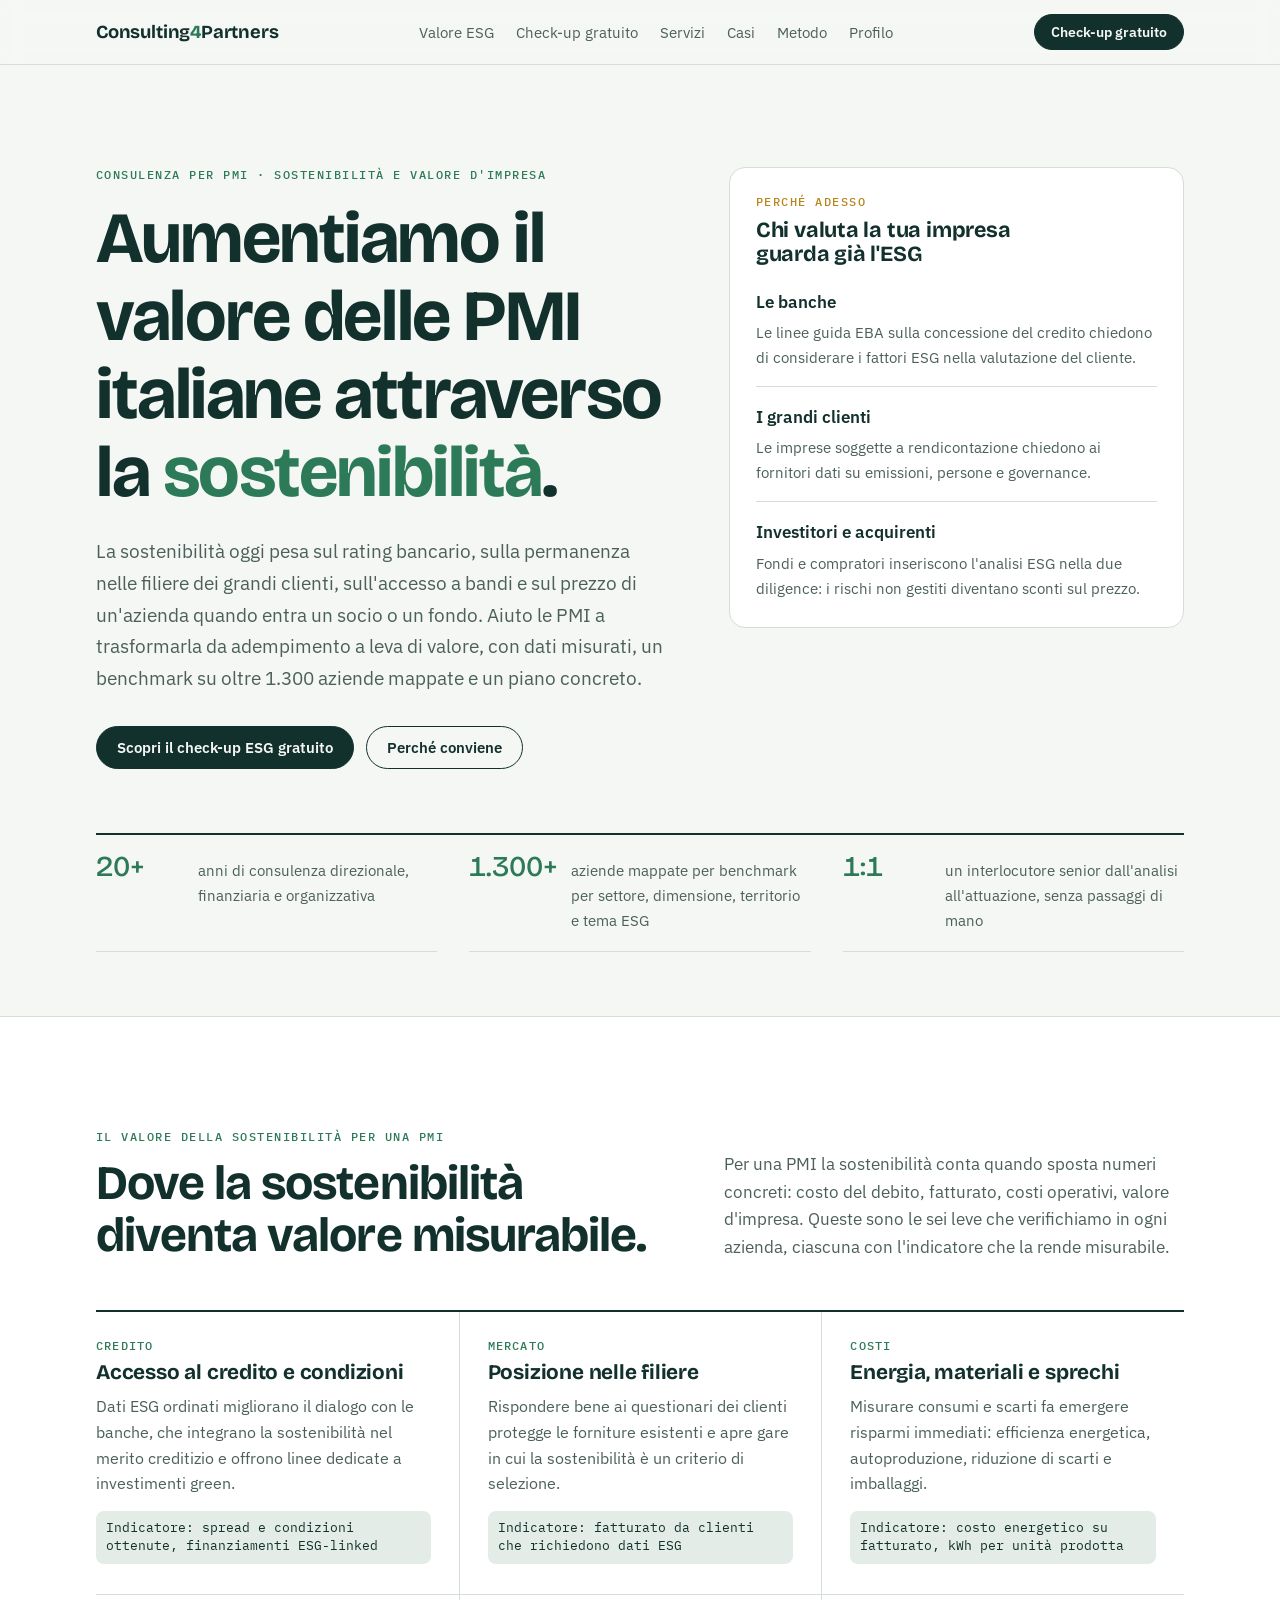
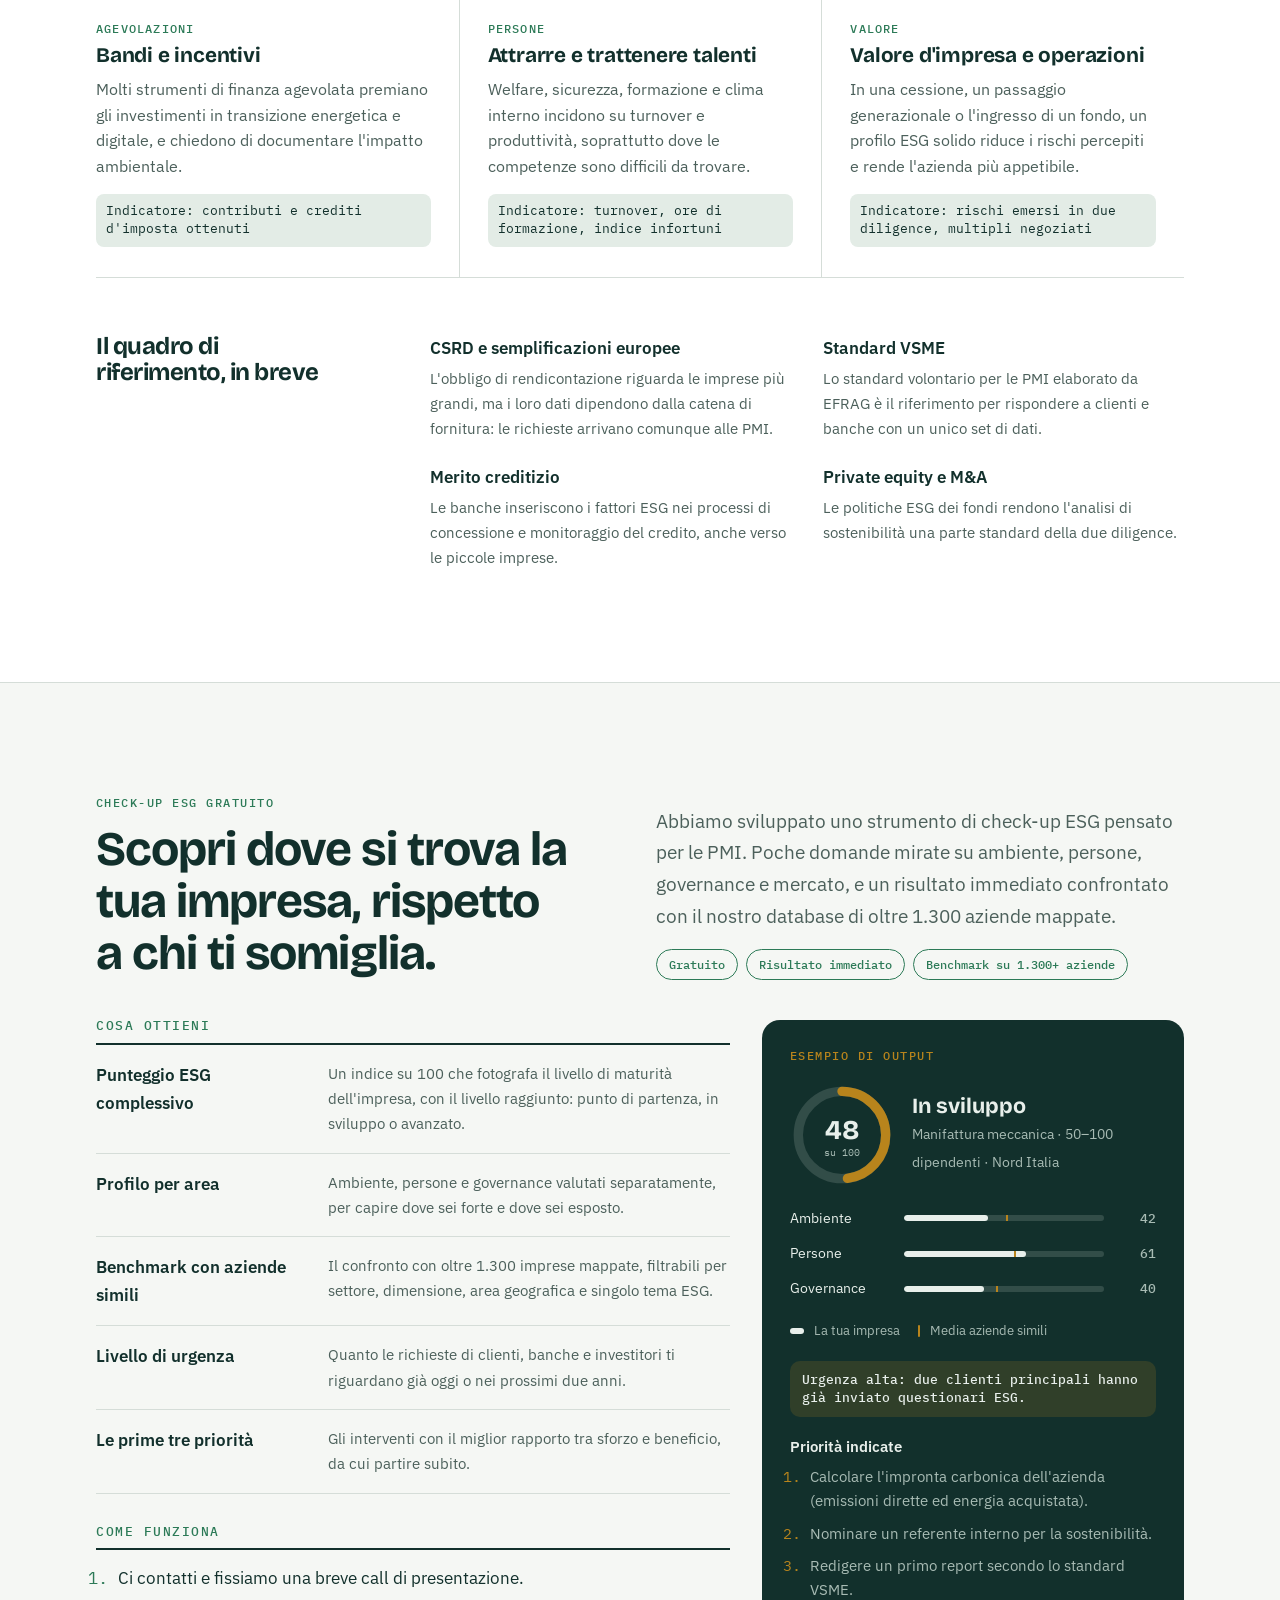
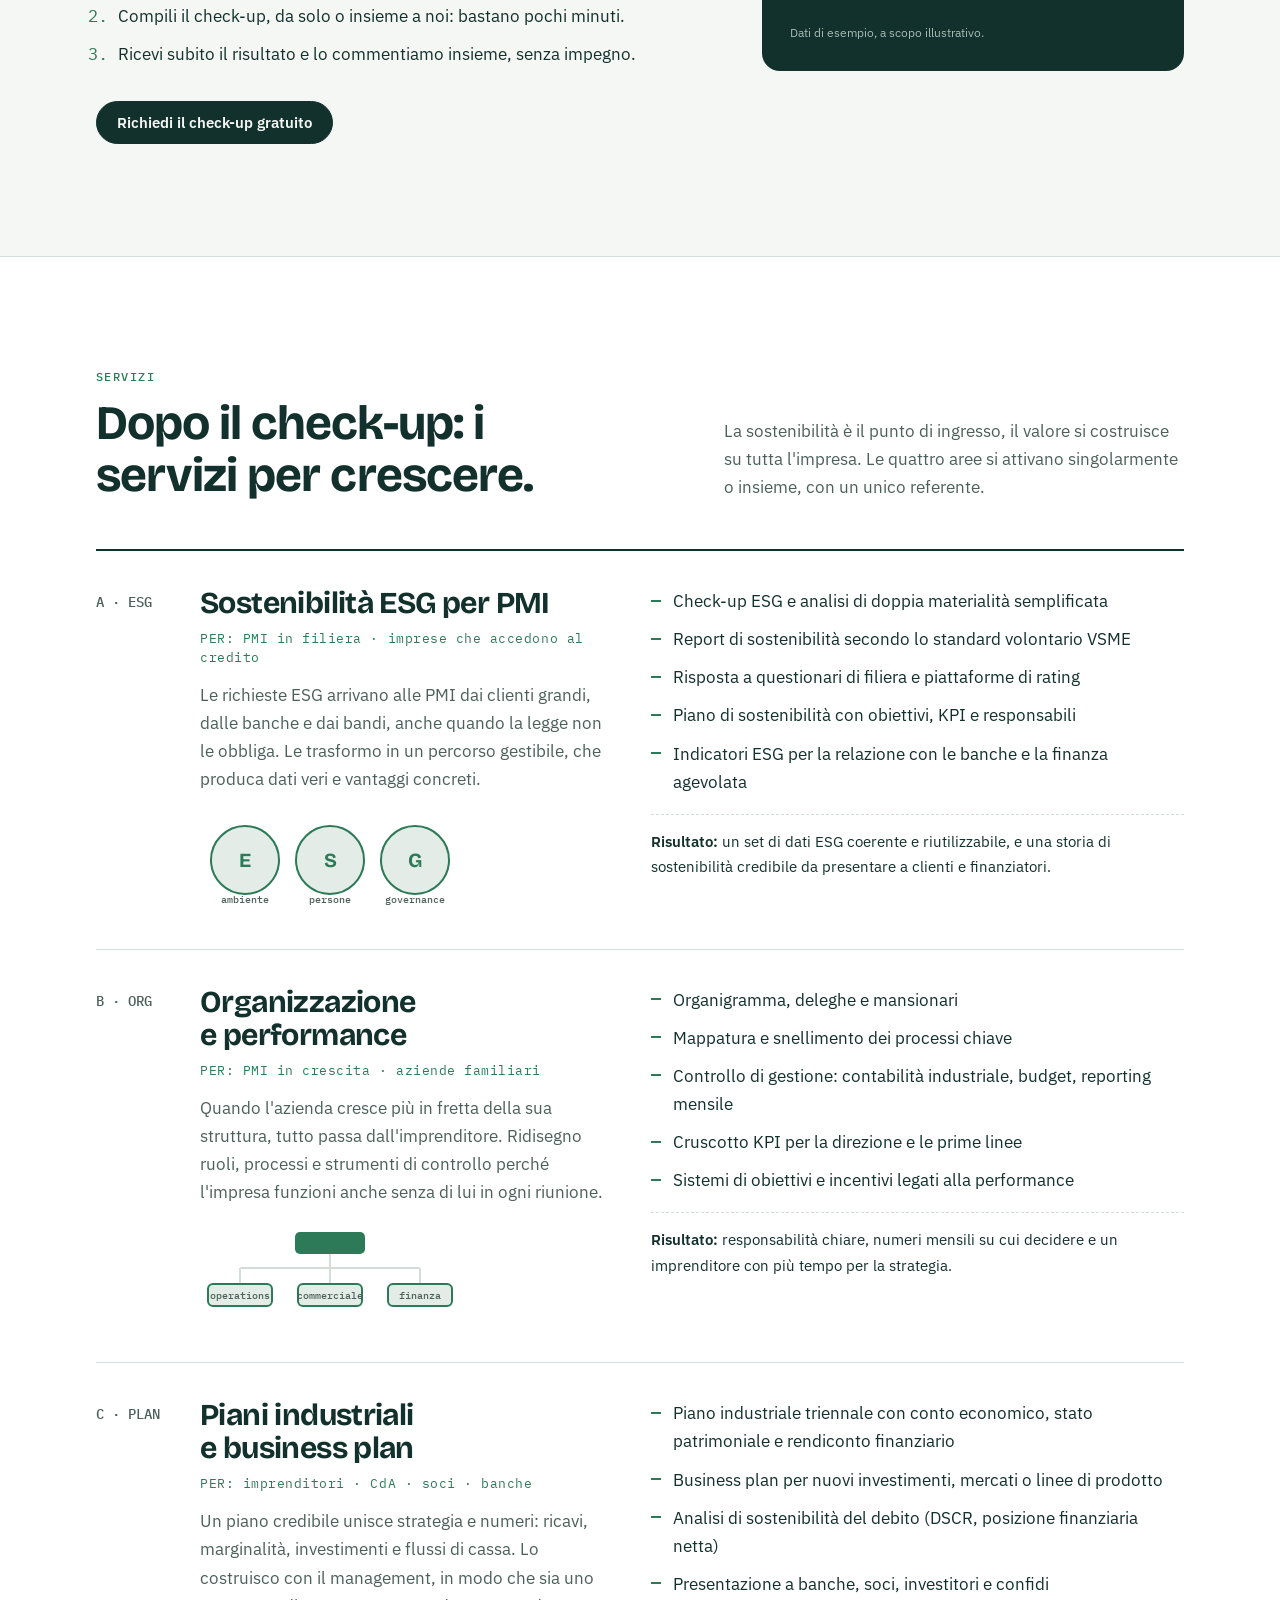
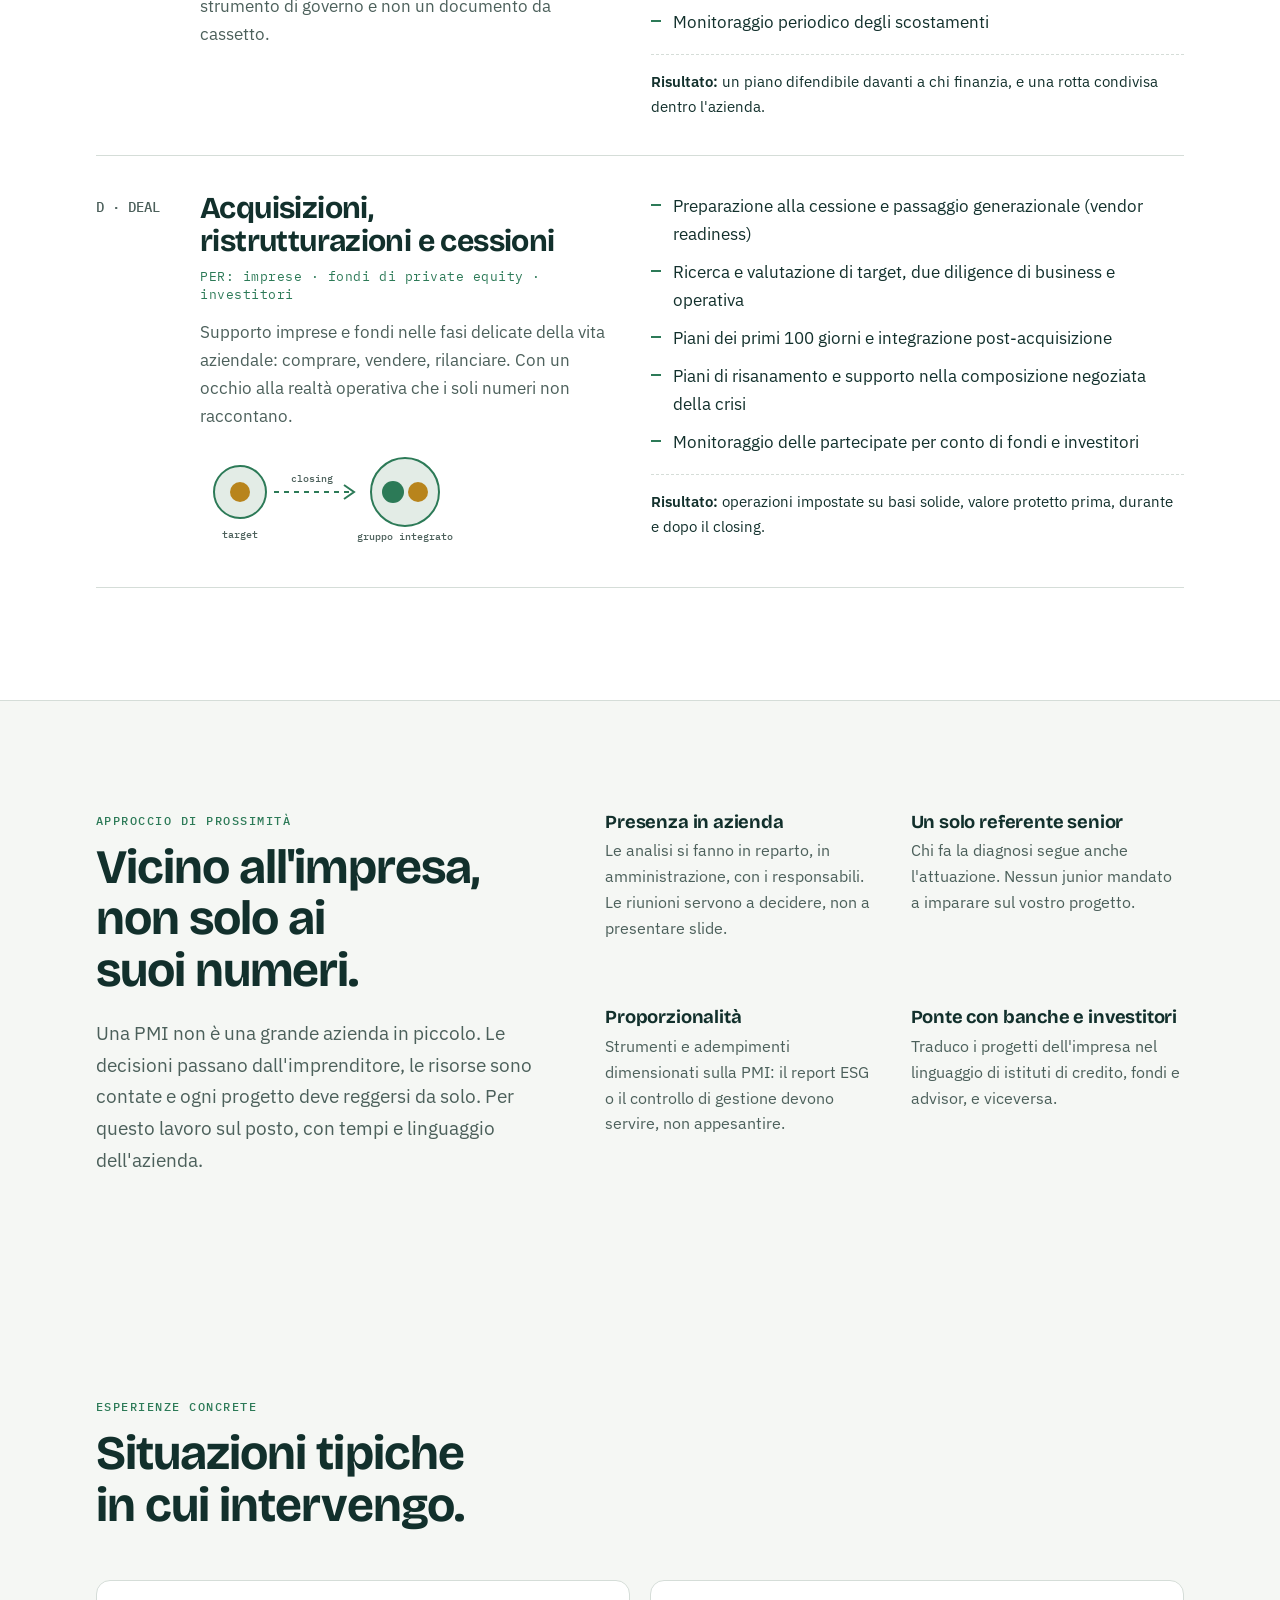
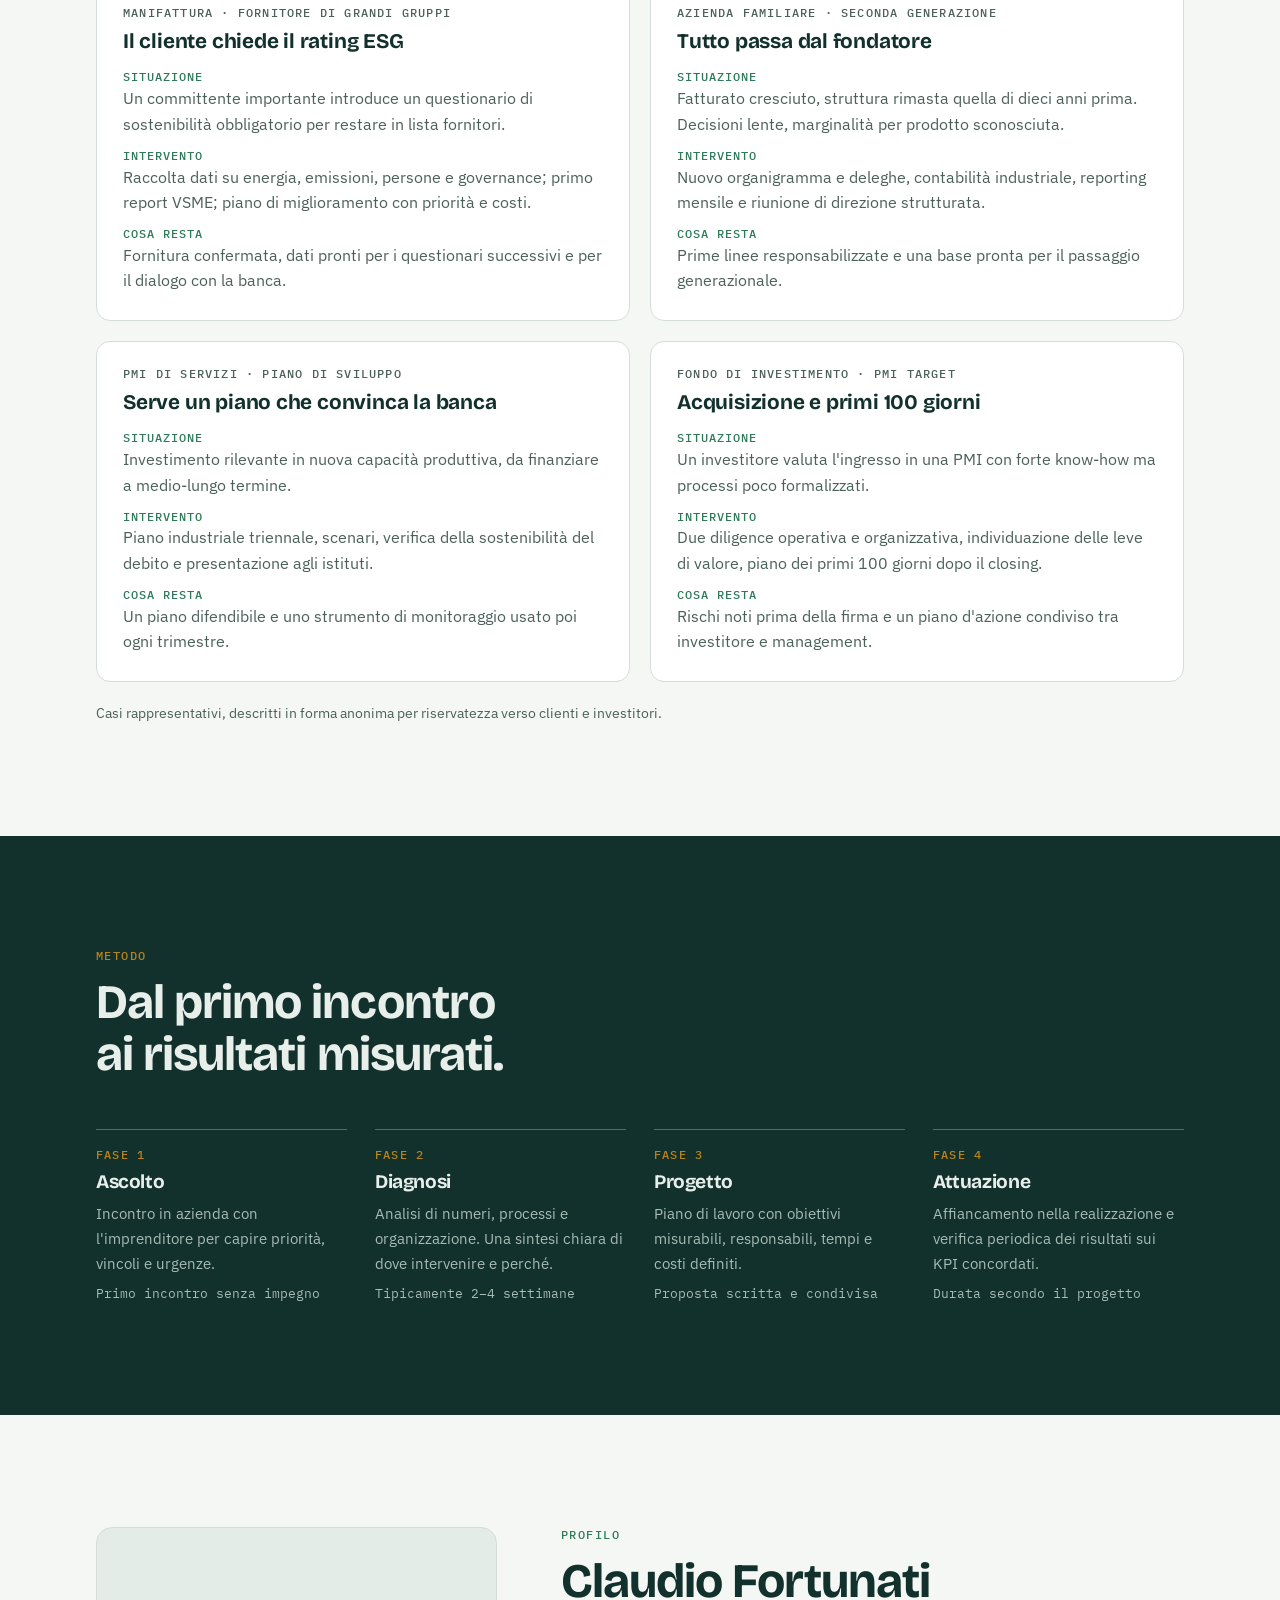
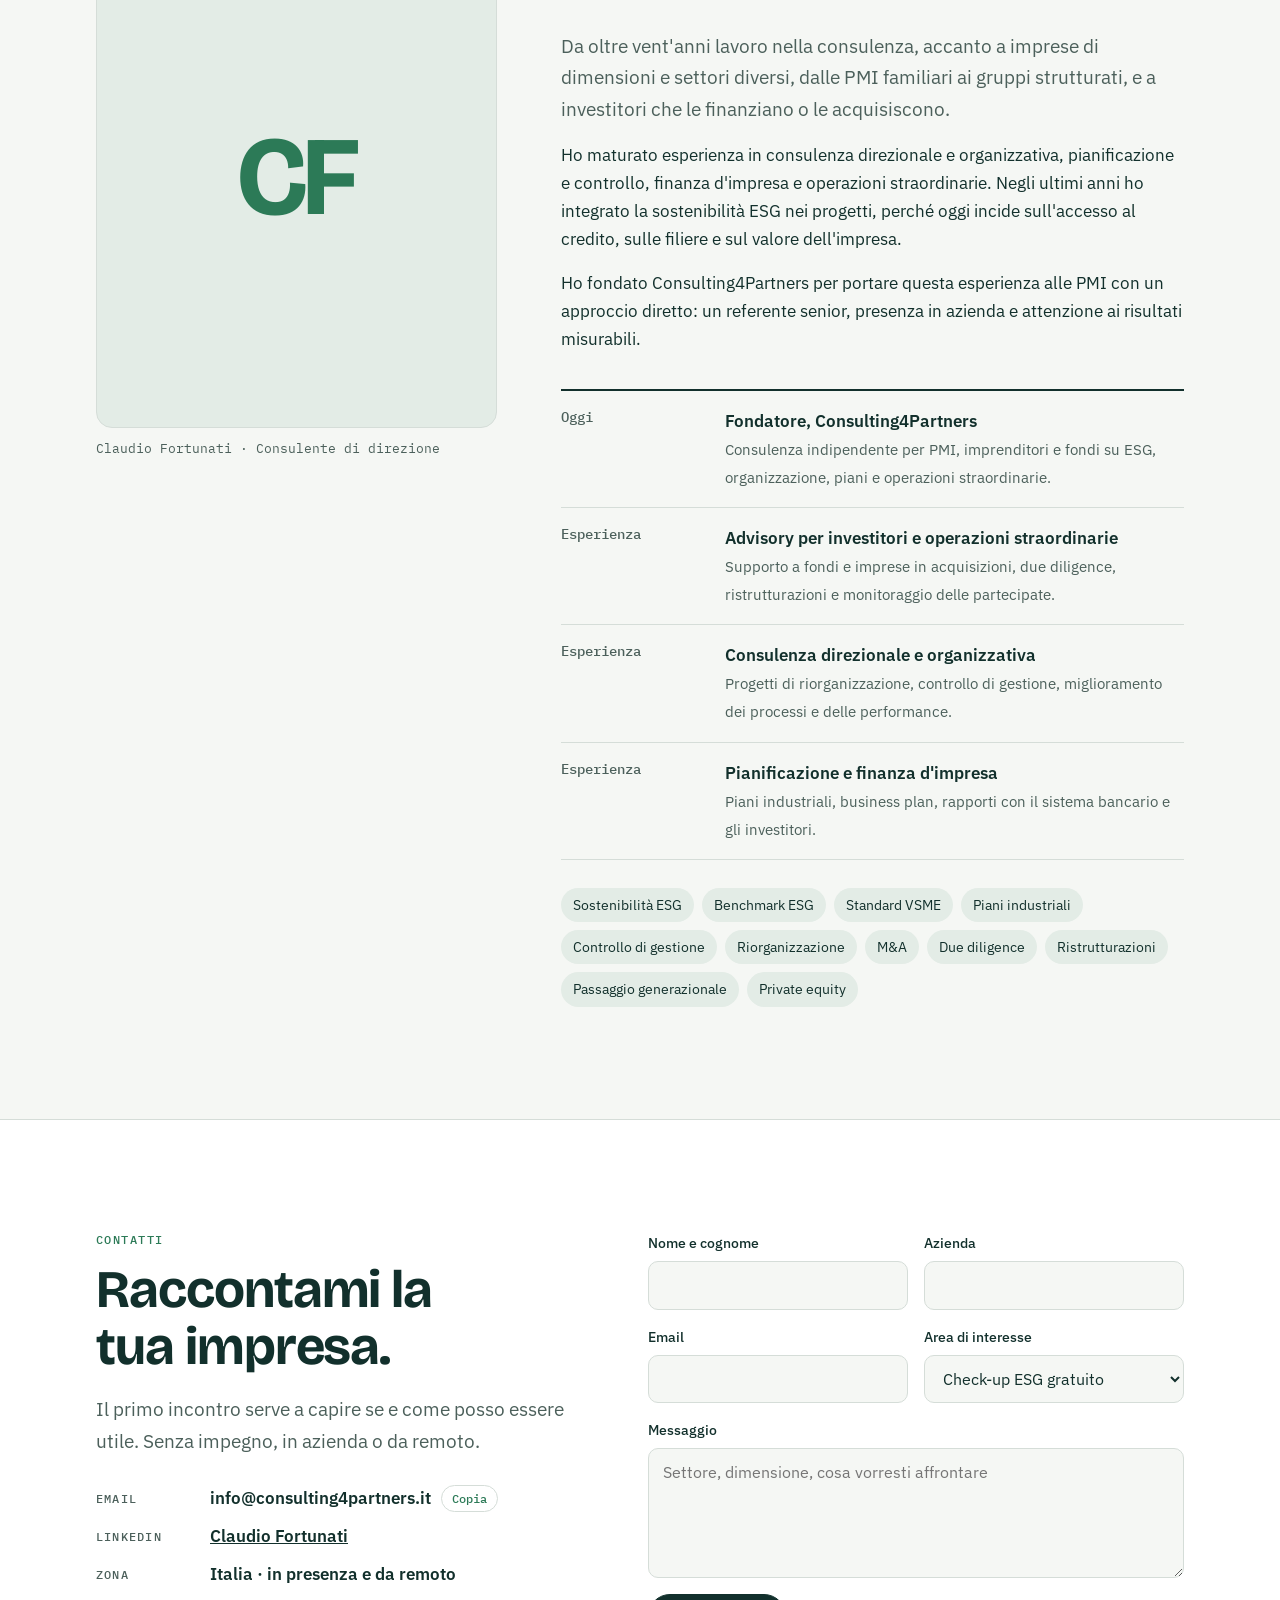
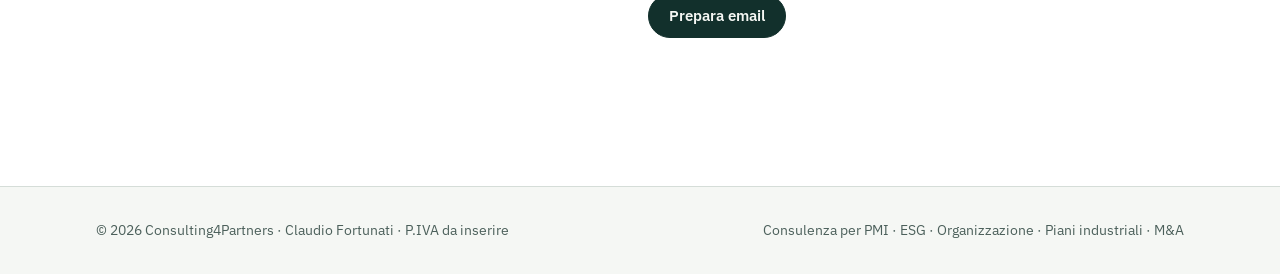
==== sito/index.html @ db75fa4c "Sito: check-up ESG presentato come strumento con esempio di output e richiesta via contatto; benchma" ====
<!doctype html>
<html lang="it">
<head>
<meta charset="utf-8">
<meta name="viewport" content="width=device-width, initial-scale=1, viewport-fit=cover">
<title>Consulting4Partners</title>
<meta name="claude:viewport-fit-sides" content="cover">
<meta name="description" content="Claudio Fortunati – consulenza per PMI: sostenibilità ESG, organizzazione e performance, piani industriali, operazioni straordinarie per imprese e fondi. Vent'anni di esperienza, approccio di prossimità.">
<link rel="preconnect" href="https://fonts.googleapis.com">
<link rel="preconnect" href="https://fonts.gstatic.com" crossorigin>
<link rel="stylesheet" href="https://fonts.googleapis.com/css2?family=Bricolage+Grotesque:opsz,wght@12..96,500;12..96,700&family=IBM+Plex+Sans:wght@400;500;600&family=IBM+Plex+Mono:wght@400;500&display=swap">
<style>
/* Layout: colonna editoriale larga, servizi come "fascicoli" numerati per area, una fascia scura per il metodo. */
:root {
  --paper: #f5f7f4;      /* carta fredda, leggermente verde */
  --surface: #ffffff;
  --ink: #12302c;        /* petrolio profondo */
  --muted: #4c605b;
  --line: #d5ddd8;
  --moss: #2c7a57;       /* accento sostenibilità */
  --ochre: #b8841c;      /* evidenza, usato con parsimonia */
  --band: #12302c;
  --band-ink: #e8efeb;
  --band-muted: #a8bbb4;
  --chip: #e3ece6;

  --f-display: "Bricolage Grotesque", "Avenir Next", "Segoe UI", system-ui, sans-serif;
  --f-body: "IBM Plex Sans", "Helvetica Neue", Arial, system-ui, sans-serif;
  --f-mono: "IBM Plex Mono", ui-monospace, "SFMono-Regular", Menlo, monospace;

  --wrap: 1120px;
  --gutter-l: max(16px, env(safe-area-inset-left, 0px));
  --gutter-r: max(16px, env(safe-area-inset-right, 0px));
}
@media (prefers-color-scheme: dark) {
  :root:not([data-theme="light"]) {
    --paper: #0d1c1a; --surface: #132724; --ink: #e6eeea; --muted: #9fb2ab; --line: #26403b;
    --moss: #5cbf8f; --ochre: #e0b350; --band: #08130f; --band-ink: #e6eeea; --band-muted: #93a8a0;
    --chip: #1b3531; color-scheme: dark;
  }
}
:root[data-theme="dark"] {
  --paper: #0d1c1a; --surface: #132724; --ink: #e6eeea; --muted: #9fb2ab; --line: #26403b;
  --moss: #5cbf8f; --ochre: #e0b350; --band: #08130f; --band-ink: #e6eeea; --band-muted: #93a8a0;
  --chip: #1b3531; color-scheme: dark;
}

* { box-sizing: border-box; }
html { scroll-behavior: smooth; }
@media (prefers-reduced-motion: reduce) { html { scroll-behavior: auto; } * { transition: none !important; } }
body {
  margin: 0; background: var(--paper); color: var(--ink);
  font: 400 1.0625rem/1.65 var(--f-body);
  -webkit-font-smoothing: antialiased;
}
body::before { content: ""; position: fixed; inset: 0 0 auto; height: env(safe-area-inset-top, 0px); z-index: 10; background: var(--paper); }
a { color: inherit; }
:focus-visible { outline: 2px solid var(--moss); outline-offset: 3px; border-radius: 2px; }
h1, h2, h3 { font-family: var(--f-display); font-weight: 700; line-height: 1.08; letter-spacing: -0.02em; text-wrap: balance; margin: 0; }
p { margin: 0; }
.wrap { max-width: var(--wrap); margin: 0 auto; padding-left: var(--gutter-l); padding-right: var(--gutter-r); }
.eyebrow { font: 500 0.78rem/1.2 var(--f-mono); letter-spacing: 0.12em; text-transform: uppercase; color: var(--moss); }
section { padding-block: clamp(64px, 9vw, 112px); }
.lead { font-size: 1.2rem; color: var(--muted); max-width: 62ch; }

/* Header */
header.top {
  position: sticky; top: env(safe-area-inset-top, 0px); z-index: 9;
  background: color-mix(in srgb, var(--paper) 88%, transparent);
  backdrop-filter: blur(10px); -webkit-backdrop-filter: blur(10px);
  border-bottom: 1px solid var(--line);
}
header.top .wrap { display: flex; align-items: center; justify-content: space-between; gap: 16px; padding-block: 14px; }
.brand { font-family: var(--f-display); font-weight: 700; font-size: 1.15rem; text-decoration: none; letter-spacing: -0.01em; }
.brand span { color: var(--moss); }
nav.main { display: flex; gap: 22px; font-size: 0.95rem; }
nav.main a { text-decoration: none; color: var(--muted); }
nav.main a:hover { color: var(--ink); }
.btn {
  display: inline-flex; align-items: center; gap: 8px; font: 600 0.95rem/1 var(--f-body);
  padding: 13px 20px; border-radius: 999px; text-decoration: none; border: 1.5px solid var(--ink);
  background: var(--ink); color: var(--paper); cursor: pointer; transition: transform .15s ease, background .15s ease;
}
.btn:hover { transform: translateY(-1px); }
.btn.ghost { background: transparent; color: var(--ink); }
header.top .btn { padding: 10px 16px; font-size: 0.88rem; }
@media (max-width: 860px) { nav.main { display: none; } }

/* Hero */
.hero { padding-block: clamp(56px, 8vw, 104px) clamp(40px, 5vw, 64px); }
.hero-grid { display: grid; grid-template-columns: minmax(0, 1.25fr) minmax(0, 1fr); gap: clamp(32px, 5vw, 72px); align-items: start; }
.hero h1 { font-size: clamp(2.5rem, 5.8vw, 4.5rem); margin-top: 18px; }
.hero h1 em { font-style: normal; color: var(--moss); }
.hero .lead { margin-top: 24px; }
.hero .ctas { display: flex; flex-wrap: wrap; gap: 12px; margin-top: 32px; }
.why-now { border: 1px solid var(--line); border-radius: 16px; background: var(--surface); padding: 26px 26px 10px; }
.why-now .eyebrow { color: var(--ochre); }
.why-now h2 { font-size: 1.35rem; margin: 10px 0 6px; letter-spacing: -0.01em; }
.why-now ol { list-style: none; margin: 0; padding: 0; }
.why-now li { padding-block: 16px; border-top: 1px solid var(--line); display: grid; gap: 4px; }
.why-now li:first-child { border-top: 0; }
.why-now b { font-weight: 600; }
.why-now span { color: var(--muted); font-size: 0.95rem; }
.ledger { border-top: 2px solid var(--ink); margin-top: clamp(40px, 6vw, 64px); display: grid; grid-template-columns: repeat(3, minmax(0,1fr)); gap: 0 32px; }
.ledger div { display: grid; grid-template-columns: 5.5rem minmax(0,1fr); gap: 14px; padding-block: 18px; border-bottom: 1px solid var(--line); align-items: baseline; }
.ledger b { font: 500 1.8rem/1 var(--f-display); font-variant-numeric: tabular-nums; color: var(--moss); }
.ledger span { color: var(--muted); font-size: 0.95rem; }
@media (max-width: 860px) {
  .hero-grid { grid-template-columns: minmax(0,1fr); }
  .ledger { grid-template-columns: minmax(0,1fr); }
}

/* Valore della sostenibilità */
#valore { background: var(--surface); border-block: 1px solid var(--line); }
.levers { display: grid; grid-template-columns: repeat(3, minmax(0,1fr)); border-top: 2px solid var(--ink); }
.lever { padding: 28px 28px 30px 0; border-bottom: 1px solid var(--line); display: grid; gap: 10px; align-content: start; }
.lever:not(:nth-child(3n+1)) { padding-left: 28px; border-left: 1px solid var(--line); }
.lever .k { font: 500 0.75rem/1 var(--f-mono); letter-spacing: 0.1em; text-transform: uppercase; color: var(--moss); }
.lever h3 { font-size: 1.3rem; letter-spacing: -0.01em; }
.lever p { color: var(--muted); font-size: 0.97rem; }
.lever .kpi { margin-top: 4px; font: 400 0.8rem/1.45 var(--f-mono); color: var(--ink); background: var(--chip); border-radius: 8px; padding: 8px 10px; }
@media (max-width: 900px) {
  .levers { grid-template-columns: repeat(2, minmax(0,1fr)); }
  .lever, .lever:not(:nth-child(3n+1)) { padding: 24px 0; border-left: 0; }
  .lever:nth-child(2n) { padding-left: 24px; border-left: 1px solid var(--line); }
}
@media (max-width: 600px) {
  .levers { grid-template-columns: minmax(0,1fr); }
  .lever:nth-child(2n) { padding-left: 0; border-left: 0; }
}
.context { margin-top: 56px; display: grid; grid-template-columns: minmax(0, 0.8fr) minmax(0, 2fr); gap: 32px; }
.context h3 { font-size: 1.5rem; }
.context dl { margin: 0; display: grid; grid-template-columns: repeat(2, minmax(0,1fr)); gap: 22px 32px; }
.context dt { font-weight: 600; }
.context dd { margin: 4px 0 0; color: var(--muted); font-size: 0.95rem; }
@media (max-width: 760px) { .context, .context dl { grid-template-columns: minmax(0,1fr); } }

/* Check-up ESG */
#checkup .intro-grid { display: grid; grid-template-columns: minmax(0,1fr) minmax(0,1fr); gap: 32px; align-items: end; margin-bottom: 40px; }
#checkup h2 { font-size: clamp(2rem, 4vw, 3rem); margin-top: 14px; }
.badges { display: flex; flex-wrap: wrap; gap: 8px; margin-top: 18px; }
.badges span { font: 500 0.78rem/1 var(--f-mono); padding: 8px 12px; border-radius: 999px; border: 1px solid var(--moss); color: var(--moss); }
.ck { display: grid; grid-template-columns: minmax(0, 1.5fr) minmax(0, 1fr); gap: 32px; align-items: start; }
.ck-info { display: grid; gap: 32px; align-content: start; }
.ck-info .btn { justify-self: start; }
.ck-group h3 { font: 500 0.8rem/1 var(--f-mono); letter-spacing: 0.12em; text-transform: uppercase; color: var(--moss); padding-bottom: 10px; border-bottom: 2px solid var(--ink); }
.ck-list { list-style: none; margin: 0; padding: 0; }
.ck-list li { display: grid; grid-template-columns: minmax(0, 13rem) minmax(0, 1fr); gap: 6px 24px; padding-block: 16px; border-bottom: 1px solid var(--line); }
.ck-list b { font-weight: 600; }
.ck-list span { color: var(--muted); font-size: 0.96rem; }
.ck-steps { margin: 0; padding: 14px 0 0 22px; display: grid; gap: 10px; }
.ck-steps li::marker { color: var(--moss); font-family: var(--f-mono); }
@media (max-width: 600px) { .ck-list li { grid-template-columns: minmax(0,1fr); } }

.ck-res { border-radius: 18px; background: var(--band); color: var(--band-ink); padding: 28px; display: grid; gap: 20px; }
.ck-res .eyebrow { color: var(--ochre); }
.score { display: flex; align-items: center; gap: 18px; }
.score svg { flex: none; }
.ring-bg { fill: none; stroke: color-mix(in srgb, var(--band-ink) 15%, transparent); stroke-width: 9; }
.ring-fg { fill: none; stroke: var(--ochre); stroke-width: 9; stroke-linecap: round; transition: stroke-dasharray .4s ease; }
.ring-num { fill: var(--band-ink); font: 700 26px var(--f-display); }
.ring-sub { fill: var(--band-muted); font: 400 10px var(--f-mono); }
.score b { display: block; font: 700 1.35rem/1.15 var(--f-display); }
.score span { color: var(--band-muted); font-size: 0.9rem; }
.meters { display: grid; gap: 12px; }
.meter { display: grid; grid-template-columns: 6.5rem minmax(0,1fr) 2.6rem; gap: 10px; align-items: center; font-size: 0.88rem; }
.meter i { position: relative; display: block; height: 6px; border-radius: 6px; background: color-mix(in srgb, var(--band-ink) 15%, transparent); overflow: hidden; }
.meter i::after { content: ""; display: block; height: 100%; width: var(--w, 0%); background: var(--band-ink); border-radius: 6px; transition: width .4s ease; }
.meter s { position: absolute; top: -3px; bottom: -3px; left: var(--b); width: 2px; background: var(--ochre); text-decoration: none; }
.legend { display: flex; flex-wrap: wrap; align-items: center; gap: 6px 10px; font-size: 0.8rem; color: var(--band-muted); }
.lg-you, .lg-bm { display: inline-block; width: 14px; height: 6px; border-radius: 4px; background: var(--band-ink); }
.lg-bm { width: 2px; height: 12px; background: var(--ochre); margin-left: 8px; }
.meter em { font: 500 0.82rem/1 var(--f-mono); font-style: normal; text-align: right; font-variant-numeric: tabular-nums; color: var(--band-muted); }
.urg { font: 500 0.8rem/1.4 var(--f-mono); padding: 10px 12px; border-radius: 10px; background: color-mix(in srgb, var(--ochre) 18%, transparent); color: var(--band-ink); }
.prio h4 { margin: 0 0 8px; font: 600 0.95rem/1.3 var(--f-body); }
.prio ol { margin: 0; padding-left: 20px; display: grid; gap: 8px; color: var(--band-muted); font-size: 0.92rem; }
.prio ol li::marker { color: var(--ochre); font-family: var(--f-mono); }
.ck-res .btn { background: var(--ochre); border-color: var(--ochre); color: #14110a; justify-self: start; }
.ck-res .fine { font-size: 0.78rem; color: var(--band-muted); }
@media (max-width: 900px) { #checkup .intro-grid, .ck { grid-template-columns: minmax(0,1fr); } }

/* Prossimità */
.prox-grid { display: grid; grid-template-columns: minmax(0, 1fr) minmax(0, 1.3fr); gap: clamp(32px, 5vw, 80px); }
.prox-grid h2 { font-size: clamp(2rem, 4vw, 3rem); margin-top: 14px; }
.prox-list { display: grid; grid-template-columns: repeat(2, minmax(0,1fr)); gap: 28px 32px; }
.prox-list h3 { font-size: 1.15rem; letter-spacing: -0.01em; margin-bottom: 6px; }
.prox-list p { color: var(--muted); font-size: 0.98rem; }
@media (max-width: 820px) { .prox-grid, .prox-list { grid-template-columns: minmax(0,1fr); } }

/* Servizi */
#servizi { background: var(--surface); border-block: 1px solid var(--line); }
.sec-head { display: flex; flex-wrap: wrap; justify-content: space-between; align-items: end; gap: 24px; margin-bottom: 48px; }
.sec-head h2 { font-size: clamp(2rem, 4vw, 3rem); margin-top: 14px; max-width: 18ch; }
.sec-head .lead { max-width: 46ch; font-size: 1.05rem; }

.svc-fig { margin-top: 22px; width: 100%; max-width: 260px; height: auto; color: var(--moss); }
.svc-fig .ln { stroke: var(--line); }
.svc-fig .tx { fill: var(--muted); font: 500 10px var(--f-mono); }
.svc-fig .ac { fill: var(--moss); }
.svc-fig .oc { fill: var(--ochre); }
.svc-fig .sf { fill: var(--chip); stroke: var(--moss); }

.services { display: grid; gap: 0; border-top: 2px solid var(--ink); }
.svc {
  display: grid; grid-template-columns: 4.5rem minmax(0, 1.1fr) minmax(0, 1.4fr); gap: 16px 32px;
  padding-block: 36px; border-bottom: 1px solid var(--line); transition: background .2s ease, opacity .2s ease;
}
.svc .code { font: 500 0.85rem/1.4 var(--f-mono); color: var(--muted); padding-top: 6px; }
.svc h3 { font-size: clamp(1.45rem, 2.4vw, 1.9rem); }
.svc .for { margin-top: 10px; font: 400 0.82rem/1.4 var(--f-mono); color: var(--moss); letter-spacing: 0.04em; }
.svc .intro { margin-top: 14px; color: var(--muted); }
.svc ul { margin: 0; padding: 0; list-style: none; display: grid; gap: 10px; }
.svc li { padding-left: 22px; position: relative; }
.svc li::before { content: ""; position: absolute; left: 0; top: 0.72em; width: 10px; height: 2px; background: var(--moss); }
.svc .out { margin-top: 18px; padding-top: 14px; border-top: 1px dashed var(--line); font-size: 0.95rem; }
.svc .out b { font-weight: 600; }
@media (max-width: 860px) {
  .svc { grid-template-columns: minmax(0,1fr); }
  .svc .code { padding-top: 0; }
}

/* Casi */
.cases { display: grid; grid-template-columns: repeat(2, minmax(0,1fr)); gap: 20px; margin-top: 48px; }
.case { border: 1px solid var(--line); border-radius: 14px; padding: 26px; background: var(--surface); display: grid; gap: 12px; align-content: start; }
.case .tag { font: 500 0.75rem/1 var(--f-mono); letter-spacing: 0.1em; text-transform: uppercase; color: var(--muted); }
.case h3 { font-size: 1.3rem; letter-spacing: -0.01em; }
.case dl { margin: 4px 0 0; display: grid; gap: 10px; }
.case dt { font: 500 0.78rem/1.2 var(--f-mono); color: var(--moss); text-transform: uppercase; letter-spacing: 0.08em; }
.case dd { margin: 2px 0 0; color: var(--muted); font-size: 0.97rem; }
.note { margin-top: 20px; font-size: 0.85rem; color: var(--muted); }
@media (max-width: 760px) { .cases { grid-template-columns: minmax(0,1fr); } }

/* Metodo (fascia scura) */
.band { background: var(--band); color: var(--band-ink); }
.band .eyebrow { color: var(--ochre); }
.band h2 { font-size: clamp(2rem, 4vw, 3rem); margin-top: 14px; max-width: 20ch; }
.steps { list-style: none; margin: 48px 0 0; padding: 0; display: grid; grid-template-columns: repeat(4, minmax(0,1fr)); gap: 28px; counter-reset: s; }
.steps li { border-top: 1px solid color-mix(in srgb, var(--band-ink) 30%, transparent); padding-top: 18px; counter-increment: s; }
.steps li::before { content: "Fase " counter(s); display: block; font: 500 0.78rem/1 var(--f-mono); color: var(--ochre); letter-spacing: 0.1em; text-transform: uppercase; margin-bottom: 12px; }
.steps h3 { font-size: 1.2rem; margin-bottom: 8px; }
.steps p { color: var(--band-muted); font-size: 0.95rem; }
.steps .t { display: block; margin-top: 10px; font: 400 0.8rem/1.3 var(--f-mono); color: var(--band-muted); }
@media (max-width: 900px) { .steps { grid-template-columns: repeat(2, minmax(0,1fr)); } }
@media (max-width: 520px) { .steps { grid-template-columns: minmax(0,1fr); } }

/* Profilo */
.profile { display: grid; grid-template-columns: minmax(0, 0.9fr) minmax(0, 1.4fr); gap: clamp(32px, 5vw, 80px); }
.portrait {
  aspect-ratio: 4 / 5; max-width: 100%; border-radius: 16px; background: var(--chip); border: 1px solid var(--line);
  display: grid; place-items: center; font: 700 clamp(4rem, 10vw, 7rem)/1 var(--f-display); color: var(--moss); letter-spacing: -0.04em;
}
.portrait-cap { margin-top: 12px; font: 400 0.82rem/1.4 var(--f-mono); color: var(--muted); }
.profile h2 { font-size: clamp(2rem, 4vw, 3rem); margin-top: 14px; }
.profile .bio { margin-top: 22px; display: grid; gap: 16px; max-width: 64ch; }
.timeline { margin-top: 36px; border-top: 2px solid var(--ink); }
.timeline div { display: grid; grid-template-columns: 9rem minmax(0,1fr); gap: 20px; padding-block: 16px; border-bottom: 1px solid var(--line); }
.timeline .yrs { font: 500 0.85rem/1.5 var(--f-mono); color: var(--muted); font-variant-numeric: tabular-nums; }
.timeline b { display: block; font-weight: 600; }
.timeline span { color: var(--muted); font-size: 0.95rem; }
.skills { margin-top: 28px; display: flex; flex-wrap: wrap; gap: 8px; }
.skills span { font-size: 0.85rem; padding: 6px 12px; border-radius: 999px; background: var(--chip); }
@media (max-width: 820px) {
  .profile { grid-template-columns: minmax(0,1fr); }
  .portrait { max-width: 320px; }
  .timeline div { grid-template-columns: minmax(0,1fr); gap: 4px; }
}

/* Contatti */
#contatti { background: var(--surface); border-top: 1px solid var(--line); }
.contact { display: grid; grid-template-columns: minmax(0,1fr) minmax(0,1.1fr); gap: clamp(32px, 5vw, 80px); }
.contact h2 { font-size: clamp(2rem, 4.4vw, 3.3rem); margin-top: 14px; }
.contact .lead { margin-top: 18px; }
.direct { margin-top: 28px; display: grid; gap: 10px; }
.direct div { display: flex; flex-wrap: wrap; align-items: center; gap: 10px; }
.direct .k { font: 500 0.78rem/1 var(--f-mono); color: var(--muted); text-transform: uppercase; letter-spacing: 0.1em; width: 6.5rem; }
.direct .v { font-weight: 600; user-select: all; }
.copy { font: 500 0.78rem/1 var(--f-mono); background: transparent; color: var(--moss); border: 1px solid var(--line); border-radius: 999px; padding: 6px 10px; cursor: pointer; }
form.f { display: grid; gap: 16px; }
.f .row { display: grid; grid-template-columns: repeat(2, minmax(0,1fr)); gap: 16px; }
.f label { display: grid; gap: 6px; font-size: 0.88rem; font-weight: 500; }
.f input, .f select, .f textarea {
  font: 400 1rem/1.4 var(--f-body); color: var(--ink); background: var(--paper);
  border: 1px solid var(--line); border-radius: 10px; padding: 12px 14px; width: 100%;
}
.f textarea { min-height: 130px; resize: vertical; }
.f input:focus, .f select:focus, .f textarea:focus { outline: 2px solid var(--moss); outline-offset: 1px; }
.f .msg { font-size: 0.92rem; color: var(--moss); min-height: 1.4em; }
@media (max-width: 820px) { .contact { grid-template-columns: minmax(0,1fr); } }
@media (max-width: 520px) { .f .row { grid-template-columns: minmax(0,1fr); } }

footer { padding-block: 32px; border-top: 1px solid var(--line); font-size: 0.85rem; color: var(--muted); }
footer .wrap { display: flex; flex-wrap: wrap; justify-content: space-between; gap: 12px; }
</style>
</head>
<body>

<header class="top">
  <div class="wrap">
    <a class="brand" href="#top">Consulting<span>4</span>Partners</a>
    <nav class="main" aria-label="Sezioni">
      <a href="#valore">Valore ESG</a>
      <a href="#checkup">Check-up gratuito</a>
      <a href="#servizi">Servizi</a>
      <a href="#casi">Casi</a>
      <a href="#metodo">Metodo</a>
      <a href="#profilo">Profilo</a>
    </nav>
    <a class="btn" href="#checkup">Check-up gratuito</a>
  </div>
</header>

<main id="top">

<!-- HERO -->
<section class="hero">
  <div class="wrap hero-grid">
    <div>
      <p class="eyebrow">Consulenza per PMI · Sostenibilità e valore d'impresa</p>
      <h1>Aumentiamo il valore delle PMI italiane attraverso la <em>sostenibilità</em>.</h1>
      <p class="lead">La sostenibilità oggi pesa sul rating bancario, sulla permanenza nelle filiere dei grandi clienti, sull'accesso a bandi e sul prezzo di un'azienda quando entra un socio o un fondo. Aiuto le PMI a trasformarla da adempimento a leva di valore, con dati misurati, un benchmark su oltre 1.300 aziende mappate e un piano concreto.</p>
      <div class="ctas">
        <a class="btn" href="#checkup">Scopri il check-up ESG gratuito</a>
        <a class="btn ghost" href="#valore">Perché conviene</a>
      </div>
    </div>
    <aside class="why-now" aria-labelledby="why-h">
      <p class="eyebrow">Perché adesso</p>
      <h2 id="why-h">Chi valuta la tua impresa guarda già l'ESG</h2>
      <ol>
        <li><b>Le banche</b><span>Le linee guida EBA sulla concessione del credito chiedono di considerare i fattori ESG nella valutazione del cliente.</span></li>
        <li><b>I grandi clienti</b><span>Le imprese soggette a rendicontazione chiedono ai fornitori dati su emissioni, persone e governance.</span></li>
        <li><b>Investitori e acquirenti</b><span>Fondi e compratori inseriscono l'analisi ESG nella due diligence: i rischi non gestiti diventano sconti sul prezzo.</span></li>
      </ol>
    </aside>
  </div>
  <div class="wrap">
    <div class="ledger" aria-label="In sintesi">
      <div><b>20+</b><span>anni di consulenza direzionale, finanziaria e organizzativa</span></div>
      <div><b>1.300+</b><span>aziende mappate per benchmark per settore, dimensione, territorio e tema ESG</span></div>
      <div><b>1:1</b><span>un interlocutore senior dall'analisi all'attuazione, senza passaggi di mano</span></div>
    </div>
  </div>
</section>

<!-- VALORE -->
<section id="valore">
  <div class="wrap">
    <div class="sec-head">
      <div>
        <p class="eyebrow">Il valore della sostenibilità per una PMI</p>
        <h2>Dove la sostenibilità diventa valore misurabile.</h2>
      </div>
      <p class="lead">Per una PMI la sostenibilità conta quando sposta numeri concreti: costo del debito, fatturato, costi operativi, valore d'impresa. Queste sono le sei leve che verifichiamo in ogni azienda, ciascuna con l'indicatore che la rende misurabile.</p>
    </div>
    <div class="levers">
      <article class="lever">
        <span class="k">Credito</span>
        <h3>Accesso al credito e condizioni</h3>
        <p>Dati ESG ordinati migliorano il dialogo con le banche, che integrano la sostenibilità nel merito creditizio e offrono linee dedicate a investimenti green.</p>
        <p class="kpi">Indicatore: spread e condizioni ottenute, finanziamenti ESG-linked</p>
      </article>
      <article class="lever">
        <span class="k">Mercato</span>
        <h3>Posizione nelle filiere</h3>
        <p>Rispondere bene ai questionari dei clienti protegge le forniture esistenti e apre gare in cui la sostenibilità è un criterio di selezione.</p>
        <p class="kpi">Indicatore: fatturato da clienti che richiedono dati ESG</p>
      </article>
      <article class="lever">
        <span class="k">Costi</span>
        <h3>Energia, materiali e sprechi</h3>
        <p>Misurare consumi e scarti fa emergere risparmi immediati: efficienza energetica, autoproduzione, riduzione di scarti e imballaggi.</p>
        <p class="kpi">Indicatore: costo energetico su fatturato, kWh per unità prodotta</p>
      </article>
      <article class="lever">
        <span class="k">Agevolazioni</span>
        <h3>Bandi e incentivi</h3>
        <p>Molti strumenti di finanza agevolata premiano gli investimenti in transizione energetica e digitale, e chiedono di documentare l'impatto ambientale.</p>
        <p class="kpi">Indicatore: contributi e crediti d'imposta ottenuti</p>
      </article>
      <article class="lever">
        <span class="k">Persone</span>
        <h3>Attrarre e trattenere talenti</h3>
        <p>Welfare, sicurezza, formazione e clima interno incidono su turnover e produttività, soprattutto dove le competenze sono difficili da trovare.</p>
        <p class="kpi">Indicatore: turnover, ore di formazione, indice infortuni</p>
      </article>
      <article class="lever">
        <span class="k">Valore</span>
        <h3>Valore d'impresa e operazioni</h3>
        <p>In una cessione, un passaggio generazionale o l'ingresso di un fondo, un profilo ESG solido riduce i rischi percepiti e rende l'azienda più appetibile.</p>
        <p class="kpi">Indicatore: rischi emersi in due diligence, multipli negoziati</p>
      </article>
    </div>
    <div class="context">
      <h3>Il quadro di riferimento, in breve</h3>
      <dl>
        <div><dt>CSRD e semplificazioni europee</dt><dd>L'obbligo di rendicontazione riguarda le imprese più grandi, ma i loro dati dipendono dalla catena di fornitura: le richieste arrivano comunque alle PMI.</dd></div>
        <div><dt>Standard VSME</dt><dd>Lo standard volontario per le PMI elaborato da EFRAG è il riferimento per rispondere a clienti e banche con un unico set di dati.</dd></div>
        <div><dt>Merito creditizio</dt><dd>Le banche inseriscono i fattori ESG nei processi di concessione e monitoraggio del credito, anche verso le piccole imprese.</dd></div>
        <div><dt>Private equity e M&amp;A</dt><dd>Le politiche ESG dei fondi rendono l'analisi di sostenibilità una parte standard della due diligence.</dd></div>
      </dl>
    </div>
  </div>
</section>

<!-- CHECK-UP -->
<section id="checkup">
  <div class="wrap">
    <div class="intro-grid">
      <div>
        <p class="eyebrow">Check-up ESG gratuito</p>
        <h2>Scopri dove si trova la tua impresa, rispetto a chi ti somiglia.</h2>
      </div>
      <div>
        <p class="lead">Abbiamo sviluppato uno strumento di check-up ESG pensato per le PMI. Poche domande mirate su ambiente, persone, governance e mercato, e un risultato immediato confrontato con il nostro database di oltre 1.300 aziende mappate.</p>
        <div class="badges"><span>Gratuito</span><span>Risultato immediato</span><span>Benchmark su 1.300+ aziende</span></div>
      </div>
    </div>

    <div class="ck">
      <div class="ck-info">
        <div class="ck-group">
          <h3>Cosa ottieni</h3>
          <ul class="ck-list">
            <li><b>Punteggio ESG complessivo</b><span>Un indice su 100 che fotografa il livello di maturità dell'impresa, con il livello raggiunto: punto di partenza, in sviluppo o avanzato.</span></li>
            <li><b>Profilo per area</b><span>Ambiente, persone e governance valutati separatamente, per capire dove sei forte e dove sei esposto.</span></li>
            <li><b>Benchmark con aziende simili</b><span>Il confronto con oltre 1.300 imprese mappate, filtrabili per settore, dimensione, area geografica e singolo tema ESG.</span></li>
            <li><b>Livello di urgenza</b><span>Quanto le richieste di clienti, banche e investitori ti riguardano già oggi o nei prossimi due anni.</span></li>
            <li><b>Le prime tre priorità</b><span>Gli interventi con il miglior rapporto tra sforzo e beneficio, da cui partire subito.</span></li>
          </ul>
        </div>
        <div class="ck-group">
          <h3>Come funziona</h3>
          <ol class="ck-steps">
            <li>Ci contatti e fissiamo una breve call di presentazione.</li>
            <li>Compili il check-up, da solo o insieme a noi: bastano pochi minuti.</li>
            <li>Ricevi subito il risultato e lo commentiamo insieme, senza impegno.</li>
          </ol>
        </div>
        <a class="btn" href="#contatti" id="ck-cta">Richiedi il check-up gratuito</a>
      </div>

      <aside class="ck-res" aria-label="Esempio di risultato del check-up">
        <p class="eyebrow">Esempio di output</p>
        <div class="score">
          <svg viewBox="0 0 100 100" width="104" height="104" aria-hidden="true">
            <circle cx="50" cy="50" r="42" class="ring-bg"/>
            <circle cx="50" cy="50" r="42" class="ring-fg" pathLength="100" stroke-dasharray="48 100" transform="rotate(-90 50 50)"/>
            <text x="50" y="54" text-anchor="middle" class="ring-num">48</text>
            <text x="50" y="70" text-anchor="middle" class="ring-sub">su 100</text>
          </svg>
          <div><b>In sviluppo</b><span>Manifattura meccanica · 50–100 dipendenti · Nord Italia</span></div>
        </div>
        <div class="meters">
          <div class="meter"><span>Ambiente</span><i style="--w:42%"><s style="--b:51%"></s></i><em>42</em></div>
          <div class="meter"><span>Persone</span><i style="--w:61%"><s style="--b:55%"></s></i><em>61</em></div>
          <div class="meter"><span>Governance</span><i style="--w:40%"><s style="--b:46%"></s></i><em>40</em></div>
        </div>
        <p class="legend"><span class="lg-you"></span>La tua impresa <span class="lg-bm"></span>Media aziende simili</p>
        <p class="urg">Urgenza alta: due clienti principali hanno già inviato questionari ESG.</p>
        <div class="prio">
          <h4>Priorità indicate</h4>
          <ol>
            <li>Calcolare l'impronta carbonica dell'azienda (emissioni dirette ed energia acquistata).</li>
            <li>Nominare un referente interno per la sostenibilità.</li>
            <li>Redigere un primo report secondo lo standard VSME.</li>
          </ol>
        </div>
        <p class="fine">Dati di esempio, a scopo illustrativo.</p>
      </aside>
    </div>
  </div>
</section>

<!-- SERVIZI -->
<section id="servizi">
  <div class="wrap">
    <div class="sec-head">
      <div>
        <p class="eyebrow">Servizi</p>
        <h2>Dopo il check-up: i servizi per crescere.</h2>
      </div>
      <p class="lead">La sostenibilità è il punto di ingresso, il valore si costruisce su tutta l'impresa. Le quattro aree si attivano singolarmente o insieme, con un unico referente.</p>
    </div>

    <div class="services" id="services">
      <article class="svc" data-area="esg">
        <div class="code">A · ESG</div>
        <div>
          <h3>Sostenibilità ESG per PMI</h3>
          <p class="for">PER: PMI in filiera · imprese che accedono al credito</p>
          <p class="intro">Le richieste ESG arrivano alle PMI dai clienti grandi, dalle banche e dai bandi, anche quando la legge non le obbliga. Le trasformo in un percorso gestibile, che produca dati veri e vantaggi concreti.</p>
          <svg class="svc-fig" viewBox="0 0 260 90" aria-hidden="true">
            <circle cx="45" cy="45" r="34" class="sf" stroke-width="2"/><text x="45" y="52" text-anchor="middle" class="ac" style="font:700 20px var(--f-display)">E</text>
            <circle cx="130" cy="45" r="34" class="sf" stroke-width="2"/><text x="130" y="52" text-anchor="middle" class="ac" style="font:700 20px var(--f-display)">S</text>
            <circle cx="215" cy="45" r="34" class="sf" stroke-width="2"/><text x="215" y="52" text-anchor="middle" class="ac" style="font:700 20px var(--f-display)">G</text>
            <text x="45" y="88" text-anchor="middle" class="tx">ambiente</text><text x="130" y="88" text-anchor="middle" class="tx">persone</text><text x="215" y="88" text-anchor="middle" class="tx">governance</text>
          </svg>
        </div>
        <div>
          <ul>
            <li>Check-up ESG e analisi di doppia materialità semplificata</li>
            <li>Report di sostenibilità secondo lo standard volontario VSME</li>
            <li>Risposta a questionari di filiera e piattaforme di rating</li>
            <li>Piano di sostenibilità con obiettivi, KPI e responsabili</li>
            <li>Indicatori ESG per la relazione con le banche e la finanza agevolata</li>
          </ul>
          <p class="out"><b>Risultato:</b> un set di dati ESG coerente e riutilizzabile, e una storia di sostenibilità credibile da presentare a clienti e finanziatori.</p>
        </div>
      </article>

      <article class="svc" data-area="org">
        <div class="code">B · ORG</div>
        <div>
          <h3>Organizzazione e performance</h3>
          <p class="for">PER: PMI in crescita · aziende familiari</p>
          <p class="intro">Quando l'azienda cresce più in fretta della sua struttura, tutto passa dall'imprenditore. Ridisegno ruoli, processi e strumenti di controllo perché l'impresa funzioni anche senza di lui in ogni riunione.</p>
          <svg class="svc-fig" viewBox="0 0 260 90" aria-hidden="true">
            <path d="M130 26 V40 M40 40 H220 M40 40 V56 M130 40 V56 M220 40 V56" class="ln" fill="none" stroke-width="2"/>
            <rect x="95" y="4" width="70" height="22" rx="5" class="ac"/>
            <rect x="8" y="56" width="64" height="22" rx="5" class="sf" stroke-width="2"/>
            <rect x="98" y="56" width="64" height="22" rx="5" class="sf" stroke-width="2"/>
            <rect x="188" y="56" width="64" height="22" rx="5" class="sf" stroke-width="2"/>
            <text x="40" y="71" text-anchor="middle" class="tx">operations</text><text x="130" y="71" text-anchor="middle" class="tx">commerciale</text><text x="220" y="71" text-anchor="middle" class="tx">finanza</text>
          </svg>
        </div>
        <div>
          <ul>
            <li>Organigramma, deleghe e mansionari</li>
            <li>Mappatura e snellimento dei processi chiave</li>
            <li>Controllo di gestione: contabilità industriale, budget, reporting mensile</li>
            <li>Cruscotto KPI per la direzione e le prime linee</li>
            <li>Sistemi di obiettivi e incentivi legati alla performance</li>
          </ul>
          <p class="out"><b>Risultato:</b> responsabilità chiare, numeri mensili su cui decidere e un imprenditore con più tempo per la strategia.</p>
        </div>
      </article>

      <article class="svc" data-area="plan">
        <div class="code">C · PLAN</div>
        <div>
          <h3>Piani industriali e business plan</h3>
          <p class="for">PER: imprenditori · CdA · soci · banche</p>
          <p class="intro">Un piano credibile unisce strategia e numeri: ricavi, marginalità, investimenti e flussi di cassa. Lo costruisco con il management, in modo che sia uno strumento di governo e non un documento da cassetto.</p>
        </div>
        <div>
          <ul>
            <li>Piano industriale triennale con conto economico, stato patrimoniale e rendiconto finanziario</li>
            <li>Business plan per nuovi investimenti, mercati o linee di prodotto</li>
            <li>Analisi di sostenibilità del debito (DSCR, posizione finanziaria netta)</li>
            <li>Presentazione a banche, soci, investitori e confidi</li>
            <li>Monitoraggio periodico degli scostamenti</li>
          </ul>
          <p class="out"><b>Risultato:</b> un piano difendibile davanti a chi finanzia, e una rotta condivisa dentro l'azienda.</p>
        </div>
      </article>

      <article class="svc" data-area="deal">
        <div class="code">D · DEAL</div>
        <div>
          <h3>Acquisizioni, ristrutturazioni e cessioni</h3>
          <p class="for">PER: imprese · fondi di private equity · investitori</p>
          <p class="intro">Supporto imprese e fondi nelle fasi delicate della vita aziendale: comprare, vendere, rilanciare. Con un occhio alla realtà operativa che i soli numeri non raccontano.</p>
          <svg class="svc-fig" viewBox="0 0 260 90" aria-hidden="true">
            <circle cx="40" cy="40" r="26" class="sf" stroke-width="2"/>
            <circle cx="40" cy="40" r="10" class="oc"/>
            <path d="M74 40 H150" fill="none" stroke="var(--moss)" stroke-width="2" stroke-dasharray="5 5"/>
            <path d="M144 33 L154 40 L144 47" fill="none" stroke="var(--moss)" stroke-width="2"/>
            <circle cx="205" cy="40" r="34" class="sf" stroke-width="2"/>
            <circle cx="193" cy="40" r="11" class="ac"/><circle cx="218" cy="40" r="10" class="oc"/>
            <text x="40" y="86" text-anchor="middle" class="tx">target</text><text x="112" y="30" text-anchor="middle" class="tx">closing</text><text x="205" y="88" text-anchor="middle" class="tx">gruppo integrato</text>
          </svg>
        </div>
        <div>
          <ul>
            <li>Preparazione alla cessione e passaggio generazionale (vendor readiness)</li>
            <li>Ricerca e valutazione di target, due diligence di business e operativa</li>
            <li>Piani dei primi 100 giorni e integrazione post-acquisizione</li>
            <li>Piani di risanamento e supporto nella composizione negoziata della crisi</li>
            <li>Monitoraggio delle partecipate per conto di fondi e investitori</li>
          </ul>
          <p class="out"><b>Risultato:</b> operazioni impostate su basi solide, valore protetto prima, durante e dopo il closing.</p>
        </div>
      </article>
    </div>
  </div>
</section>

<!-- PROSSIMITÀ -->
<section id="approccio">
  <div class="wrap prox-grid">
    <div>
      <p class="eyebrow">Approccio di prossimità</p>
      <h2>Vicino all'impresa, non solo ai suoi numeri.</h2>
      <p class="lead" style="margin-top:20px">Una PMI non è una grande azienda in piccolo. Le decisioni passano dall'imprenditore, le risorse sono contate e ogni progetto deve reggersi da solo. Per questo lavoro sul posto, con tempi e linguaggio dell'azienda.</p>
    </div>
    <div class="prox-list">
      <div><h3>Presenza in azienda</h3><p>Le analisi si fanno in reparto, in amministrazione, con i responsabili. Le riunioni servono a decidere, non a presentare slide.</p></div>
      <div><h3>Un solo referente senior</h3><p>Chi fa la diagnosi segue anche l'attuazione. Nessun junior mandato a imparare sul vostro progetto.</p></div>
      <div><h3>Proporzionalità</h3><p>Strumenti e adempimenti dimensionati sulla PMI: il report ESG o il controllo di gestione devono servire, non appesantire.</p></div>
      <div><h3>Ponte con banche e investitori</h3><p>Traduco i progetti dell'impresa nel linguaggio di istituti di credito, fondi e advisor, e viceversa.</p></div>
    </div>
  </div>
</section>

<!-- CASI -->
<section id="casi">
  <div class="wrap">
    <p class="eyebrow">Esperienze concrete</p>
    <h2 style="font-size:clamp(2rem,4vw,3rem);margin-top:14px;max-width:22ch">Situazioni tipiche in cui intervengo.</h2>
    <div class="cases">
      <article class="case">
        <span class="tag">Manifattura · fornitore di grandi gruppi</span>
        <h3>Il cliente chiede il rating ESG</h3>
        <dl>
          <div><dt>Situazione</dt><dd>Un committente importante introduce un questionario di sostenibilità obbligatorio per restare in lista fornitori.</dd></div>
          <div><dt>Intervento</dt><dd>Raccolta dati su energia, emissioni, persone e governance; primo report VSME; piano di miglioramento con priorità e costi.</dd></div>
          <div><dt>Cosa resta</dt><dd>Fornitura confermata, dati pronti per i questionari successivi e per il dialogo con la banca.</dd></div>
        </dl>
      </article>
      <article class="case">
        <span class="tag">Azienda familiare · seconda generazione</span>
        <h3>Tutto passa dal fondatore</h3>
        <dl>
          <div><dt>Situazione</dt><dd>Fatturato cresciuto, struttura rimasta quella di dieci anni prima. Decisioni lente, marginalità per prodotto sconosciuta.</dd></div>
          <div><dt>Intervento</dt><dd>Nuovo organigramma e deleghe, contabilità industriale, reporting mensile e riunione di direzione strutturata.</dd></div>
          <div><dt>Cosa resta</dt><dd>Prime linee responsabilizzate e una base pronta per il passaggio generazionale.</dd></div>
        </dl>
      </article>
      <article class="case">
        <span class="tag">PMI di servizi · piano di sviluppo</span>
        <h3>Serve un piano che convinca la banca</h3>
        <dl>
          <div><dt>Situazione</dt><dd>Investimento rilevante in nuova capacità produttiva, da finanziare a medio-lungo termine.</dd></div>
          <div><dt>Intervento</dt><dd>Piano industriale triennale, scenari, verifica della sostenibilità del debito e presentazione agli istituti.</dd></div>
          <div><dt>Cosa resta</dt><dd>Un piano difendibile e uno strumento di monitoraggio usato poi ogni trimestre.</dd></div>
        </dl>
      </article>
      <article class="case">
        <span class="tag">Fondo di investimento · PMI target</span>
        <h3>Acquisizione e primi 100 giorni</h3>
        <dl>
          <div><dt>Situazione</dt><dd>Un investitore valuta l'ingresso in una PMI con forte know-how ma processi poco formalizzati.</dd></div>
          <div><dt>Intervento</dt><dd>Due diligence operativa e organizzativa, individuazione delle leve di valore, piano dei primi 100 giorni dopo il closing.</dd></div>
          <div><dt>Cosa resta</dt><dd>Rischi noti prima della firma e un piano d'azione condiviso tra investitore e management.</dd></div>
        </dl>
      </article>
    </div>
    <p class="note">Casi rappresentativi, descritti in forma anonima per riservatezza verso clienti e investitori.</p>
  </div>
</section>

<!-- METODO -->
<section id="metodo" class="band">
  <div class="wrap">
    <p class="eyebrow">Metodo</p>
    <h2>Dal primo incontro ai risultati misurati.</h2>
    <ol class="steps">
      <li><h3>Ascolto</h3><p>Incontro in azienda con l'imprenditore per capire priorità, vincoli e urgenze.</p><span class="t">Primo incontro senza impegno</span></li>
      <li><h3>Diagnosi</h3><p>Analisi di numeri, processi e organizzazione. Una sintesi chiara di dove intervenire e perché.</p><span class="t">Tipicamente 2–4 settimane</span></li>
      <li><h3>Progetto</h3><p>Piano di lavoro con obiettivi misurabili, responsabili, tempi e costi definiti.</p><span class="t">Proposta scritta e condivisa</span></li>
      <li><h3>Attuazione</h3><p>Affiancamento nella realizzazione e verifica periodica dei risultati sui KPI concordati.</p><span class="t">Durata secondo il progetto</span></li>
    </ol>
  </div>
</section>

<!-- PROFILO -->
<section id="profilo">
  <div class="wrap profile">
    <div>
      <!-- Sostituire con <img src="claudio-fortunati.jpg" alt="Claudio Fortunati"> quando la foto è disponibile -->
      <div class="portrait" role="img" aria-label="Claudio Fortunati">CF</div>
      <p class="portrait-cap">Claudio Fortunati · Consulente di direzione</p>
    </div>
    <div>
      <p class="eyebrow">Profilo</p>
      <h2>Claudio Fortunati</h2>
      <div class="bio">
        <p class="lead">Da oltre vent'anni lavoro nella consulenza, accanto a imprese di dimensioni e settori diversi, dalle PMI familiari ai gruppi strutturati, e a investitori che le finanziano o le acquisiscono.</p>
        <p>Ho maturato esperienza in consulenza direzionale e organizzativa, pianificazione e controllo, finanza d'impresa e operazioni straordinarie. Negli ultimi anni ho integrato la sostenibilità ESG nei progetti, perché oggi incide sull'accesso al credito, sulle filiere e sul valore dell'impresa.</p>
        <p>Ho fondato Consulting4Partners per portare questa esperienza alle PMI con un approccio diretto: un referente senior, presenza in azienda e attenzione ai risultati misurabili.</p>
      </div>
      <div class="timeline" aria-label="Percorso professionale">
        <div><span class="yrs">Oggi</span><p><b>Fondatore, Consulting4Partners</b><span>Consulenza indipendente per PMI, imprenditori e fondi su ESG, organizzazione, piani e operazioni straordinarie.</span></p></div>
        <div><span class="yrs">Esperienza</span><p><b>Advisory per investitori e operazioni straordinarie</b><span>Supporto a fondi e imprese in acquisizioni, due diligence, ristrutturazioni e monitoraggio delle partecipate.</span></p></div>
        <div><span class="yrs">Esperienza</span><p><b>Consulenza direzionale e organizzativa</b><span>Progetti di riorganizzazione, controllo di gestione, miglioramento dei processi e delle performance.</span></p></div>
        <div><span class="yrs">Esperienza</span><p><b>Pianificazione e finanza d'impresa</b><span>Piani industriali, business plan, rapporti con il sistema bancario e gli investitori.</span></p></div>
      </div>
      <div class="skills" aria-label="Competenze">
        <span>Sostenibilità ESG</span><span>Benchmark ESG</span><span>Standard VSME</span><span>Piani industriali</span><span>Controllo di gestione</span><span>Riorganizzazione</span><span>M&amp;A</span><span>Due diligence</span><span>Ristrutturazioni</span><span>Passaggio generazionale</span><span>Private equity</span>
      </div>
    </div>
  </div>
</section>

<!-- CONTATTI -->
<section id="contatti">
  <div class="wrap contact">
    <div>
      <p class="eyebrow">Contatti</p>
      <h2>Raccontami la tua impresa.</h2>
      <p class="lead">Il primo incontro serve a capire se e come posso essere utile. Senza impegno, in azienda o da remoto.</p>
      <div class="direct">
        <!-- Verificare indirizzo email, telefono e P.IVA prima della pubblicazione -->
        <div><span class="k">Email</span><span class="v" id="mail">info@consulting4partners.it</span><button class="copy" type="button" data-copy="mail">Copia</button></div>
        <div><span class="k">LinkedIn</span><a class="v" href="https://www.linkedin.com/in/claudiofortunati/" target="_blank" rel="noopener">Claudio Fortunati</a></div>
        <div><span class="k">Zona</span><span class="v">Italia · in presenza e da remoto</span></div>
      </div>
    </div>
    <form class="f" id="contact-form" novalidate>
      <div class="row">
        <label for="cf-name">Nome e cognome<input id="cf-name" name="name" autocomplete="name" required></label>
        <label for="cf-company">Azienda<input id="cf-company" name="company" autocomplete="organization"></label>
      </div>
      <div class="row">
        <label for="cf-email">Email<input id="cf-email" name="email" type="email" autocomplete="email" required></label>
        <label for="cf-area">Area di interesse
          <select id="cf-area" name="area">
            <option>Check-up ESG gratuito</option>
            <option>Sostenibilità ESG</option>
            <option>Organizzazione e performance</option>
            <option>Piano industriale</option>
            <option>Acquisizioni, ristrutturazioni, cessioni</option>
            <option>Non so ancora</option>
          </select>
        </label>
      </div>
      <label for="cf-msg">Messaggio<textarea id="cf-msg" name="message" placeholder="Settore, dimensione, cosa vorresti affrontare"></textarea></label>
      <div><button class="btn" type="submit">Prepara email</button></div>
      <p class="msg" id="cf-out" aria-live="polite"></p>
    </form>
  </div>
</section>

</main>

<footer>
  <div class="wrap">
    <span>© 2026 Consulting4Partners · Claudio Fortunati · P.IVA da inserire</span>
    <span>Consulenza per PMI · ESG · Organizzazione · Piani industriali · M&amp;A</span>
  </div>
</footer>

<script>
(function () {
  // Il pulsante del check-up preseleziona la richiesta nel modulo
  document.getElementById('ck-cta').addEventListener('click', function () {
    document.getElementById('cf-area').value = 'Check-up ESG gratuito';
  });

  // Copia email
  document.querySelectorAll('[data-copy]').forEach(function (btn) {
    btn.addEventListener('click', function () {
      var el = document.getElementById(btn.dataset.copy);
      var txt = el.textContent.trim();
      var done = function () { btn.textContent = 'Copiato'; setTimeout(function () { btn.textContent = 'Copia'; }, 1600); };
      var fallback = function () { var r = document.createRange(); r.selectNodeContents(el); var s = getSelection(); s.removeAllRanges(); s.addRange(r); btn.textContent = 'Selezionato'; };
      if (navigator.clipboard) navigator.clipboard.writeText(txt).then(done, fallback); else fallback();
    });
  });

  // Modulo: prepara una email con i dati inseriti
  var form = document.getElementById('contact-form');
  var out = document.getElementById('cf-out');
  form.addEventListener('submit', function (e) {
    e.preventDefault();
    var name = form.name.value.trim(), email = form.email.value.trim();
    if (!name || !email || email.indexOf('@') < 1) { out.textContent = 'Inserisci nome ed email valida per continuare.'; return; }
    var to = document.getElementById('mail').textContent.trim();
    var subject = 'Richiesta di contatto – ' + form.area.value;
    var body = 'Nome: ' + name + '\nAzienda: ' + form.company.value + '\nEmail: ' + email + '\nArea: ' + form.area.value + '\n\n' + form.message.value;
    window.location.href = 'mailto:' + to + '?subject=' + encodeURIComponent(subject) + '&body=' + encodeURIComponent(body);
    out.textContent = 'Il tuo programma di posta dovrebbe aprirsi con il messaggio pronto. Se non succede, scrivi direttamente a ' + to + '.';
  });
})();
</script>
</body>
</html>
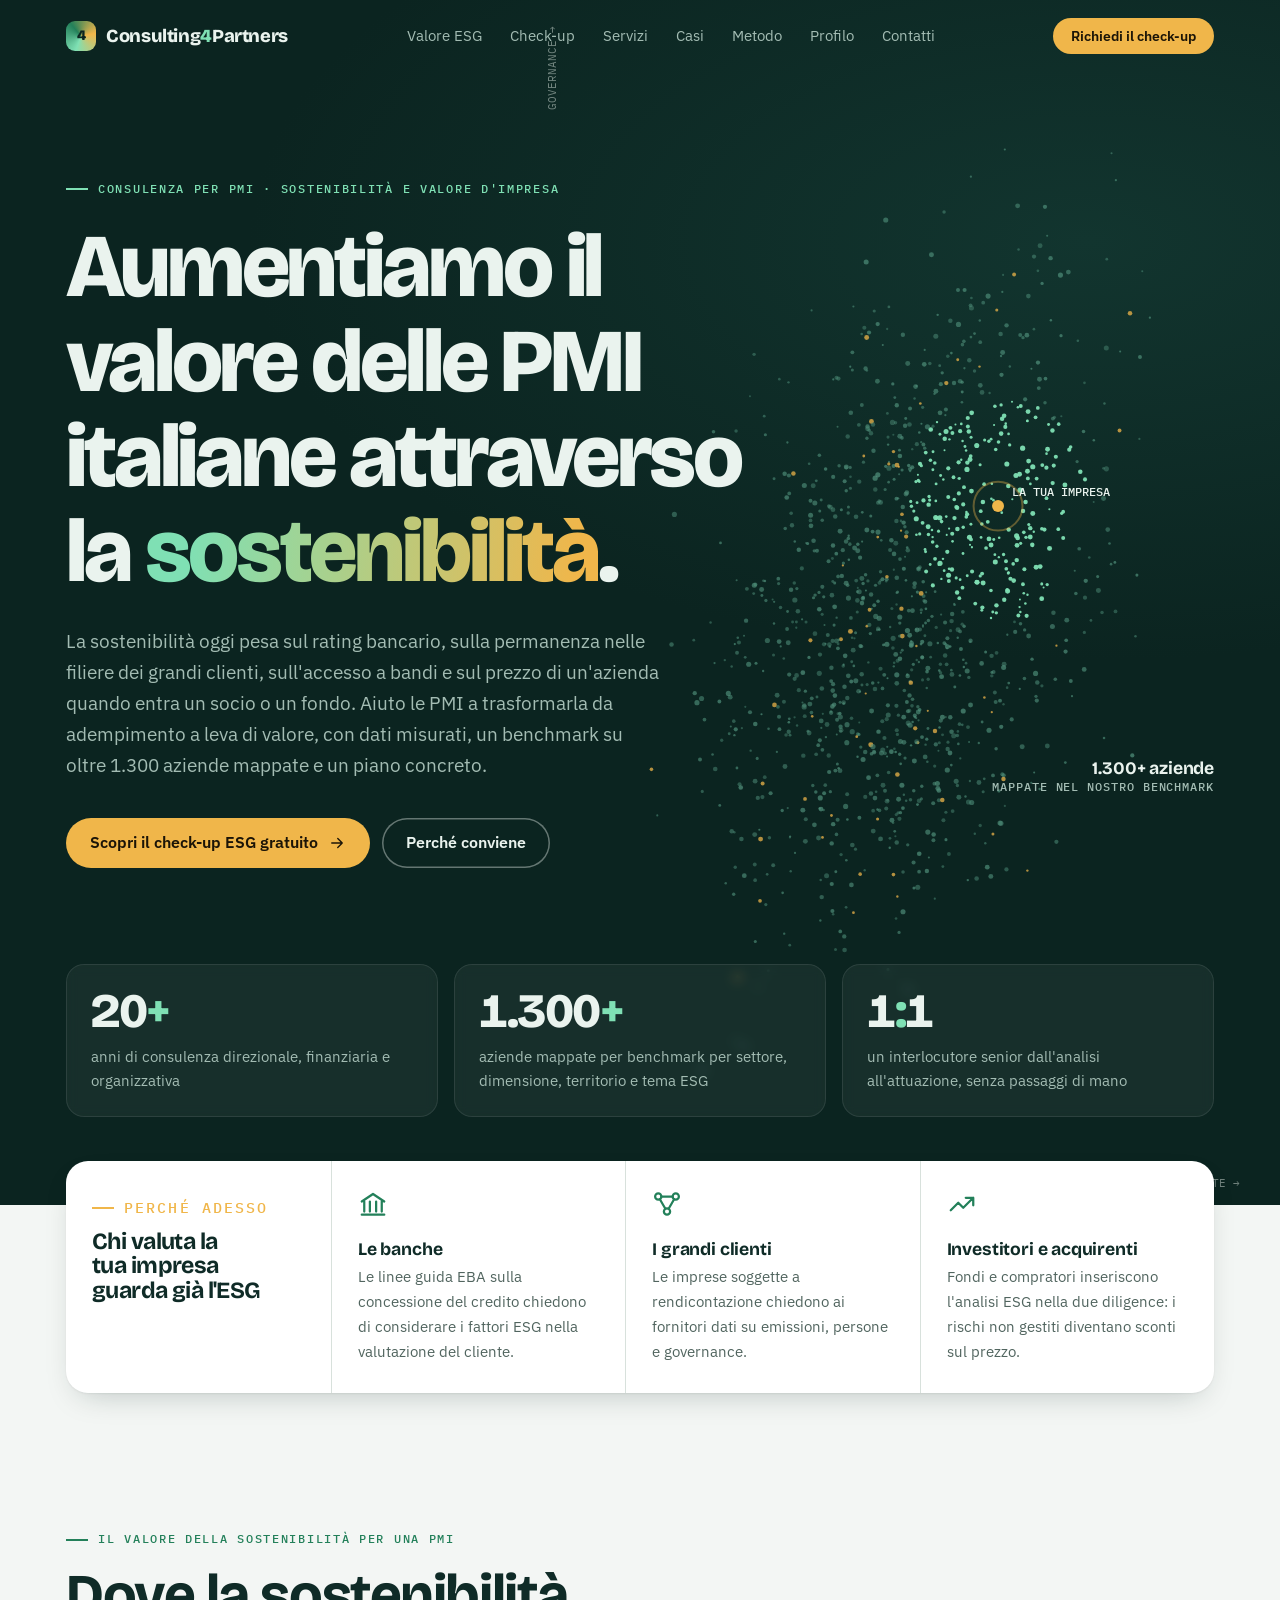
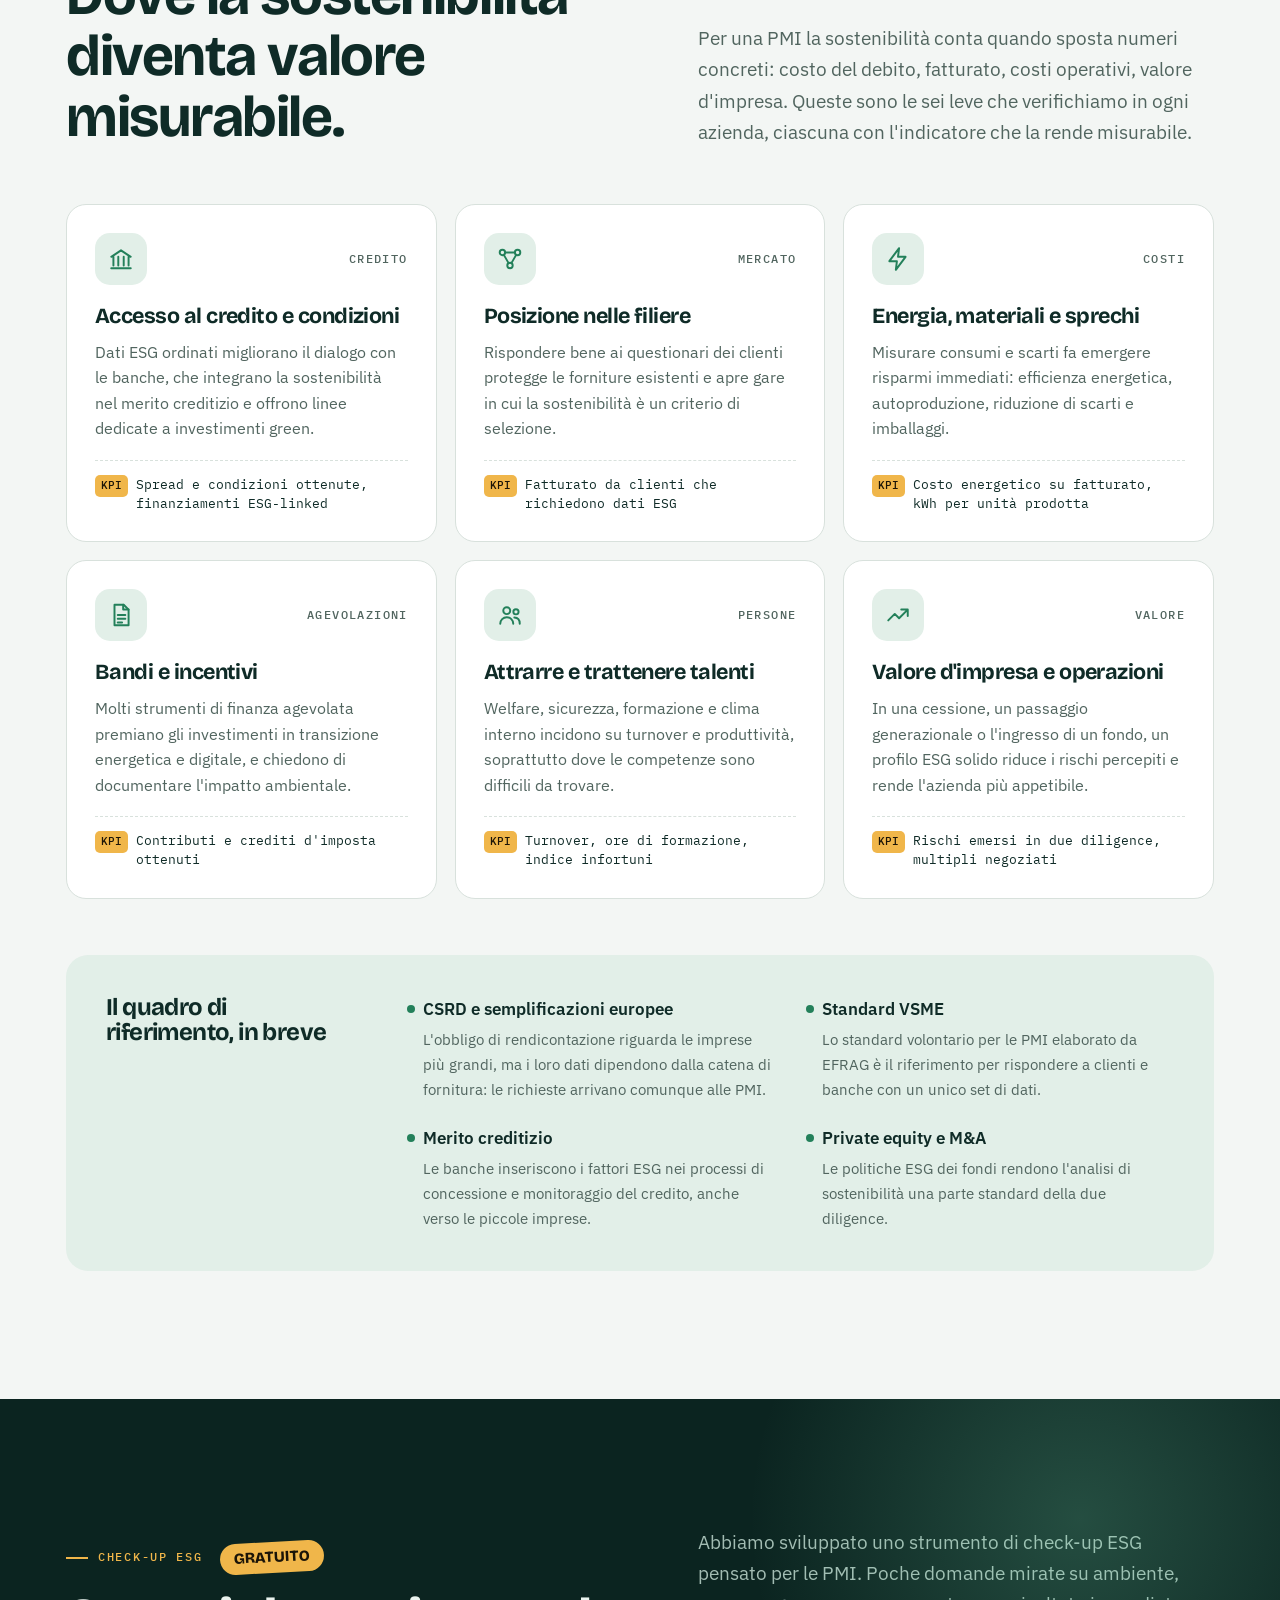
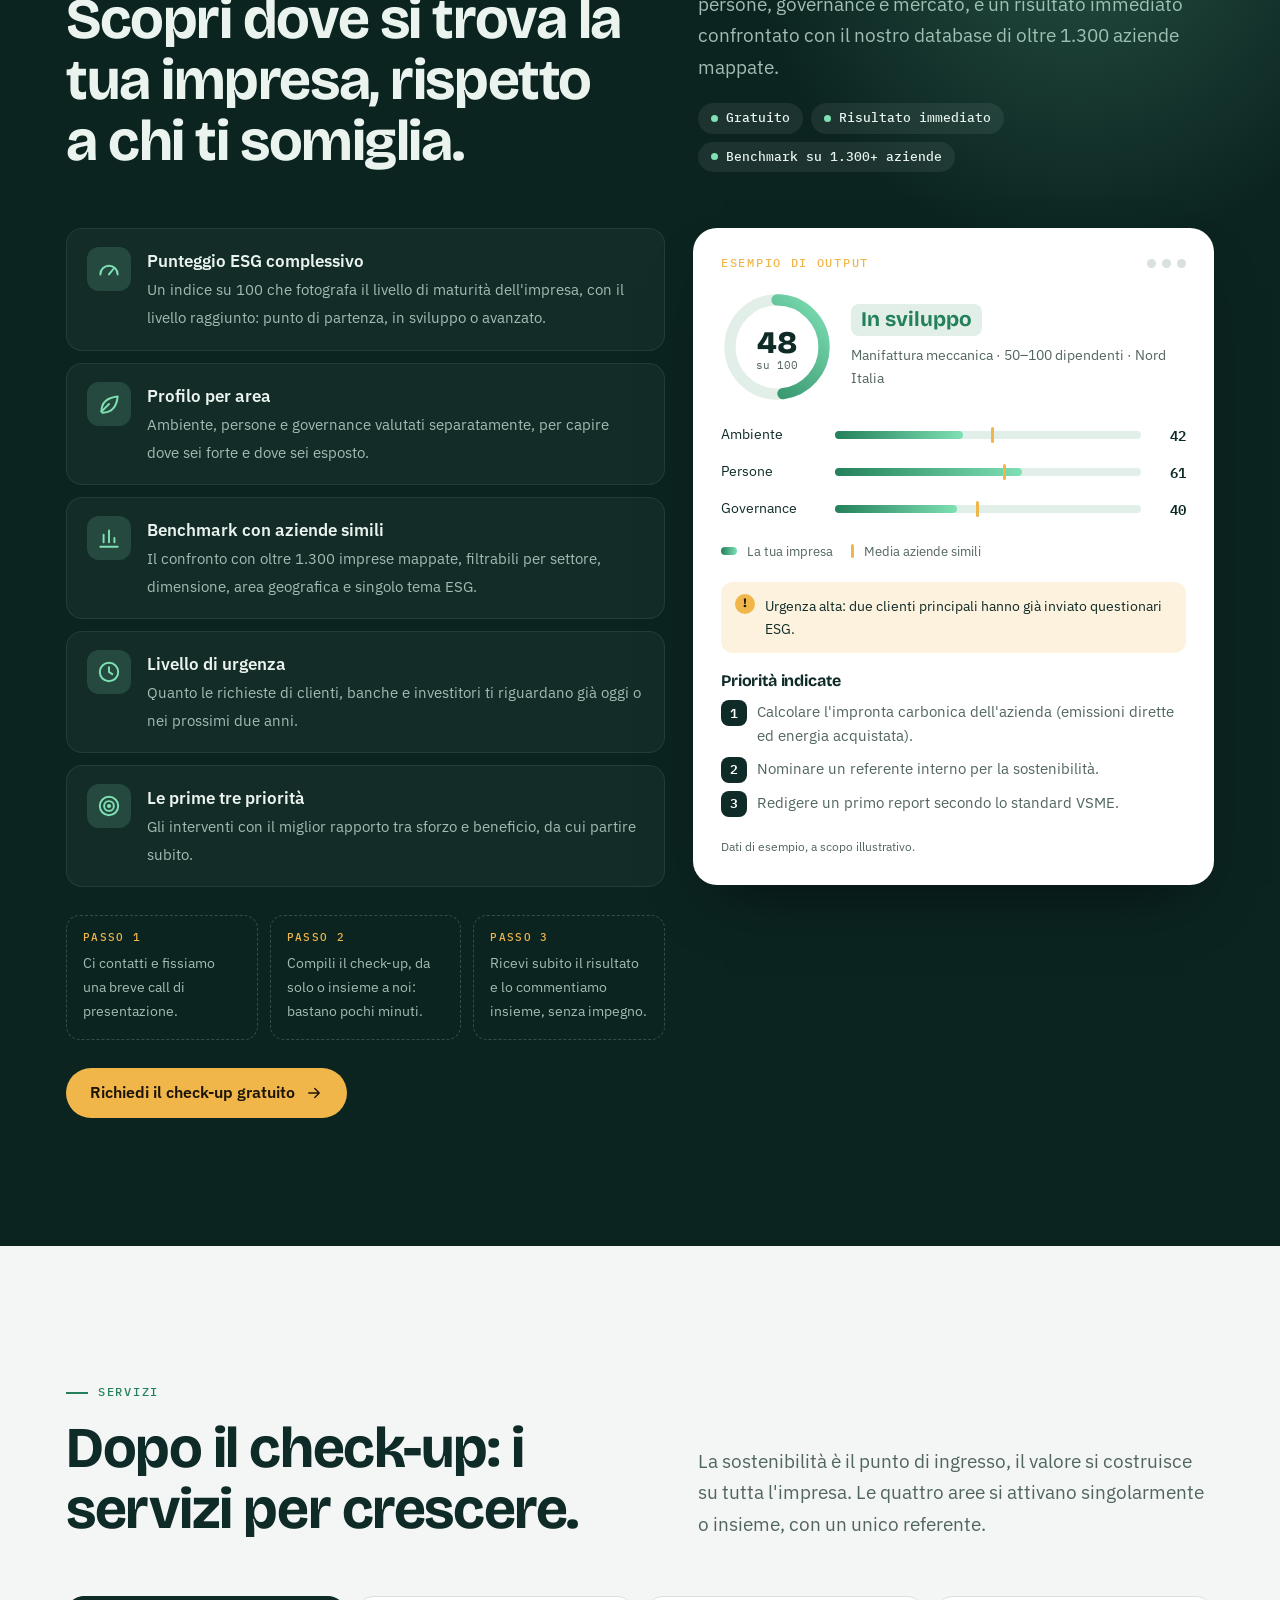
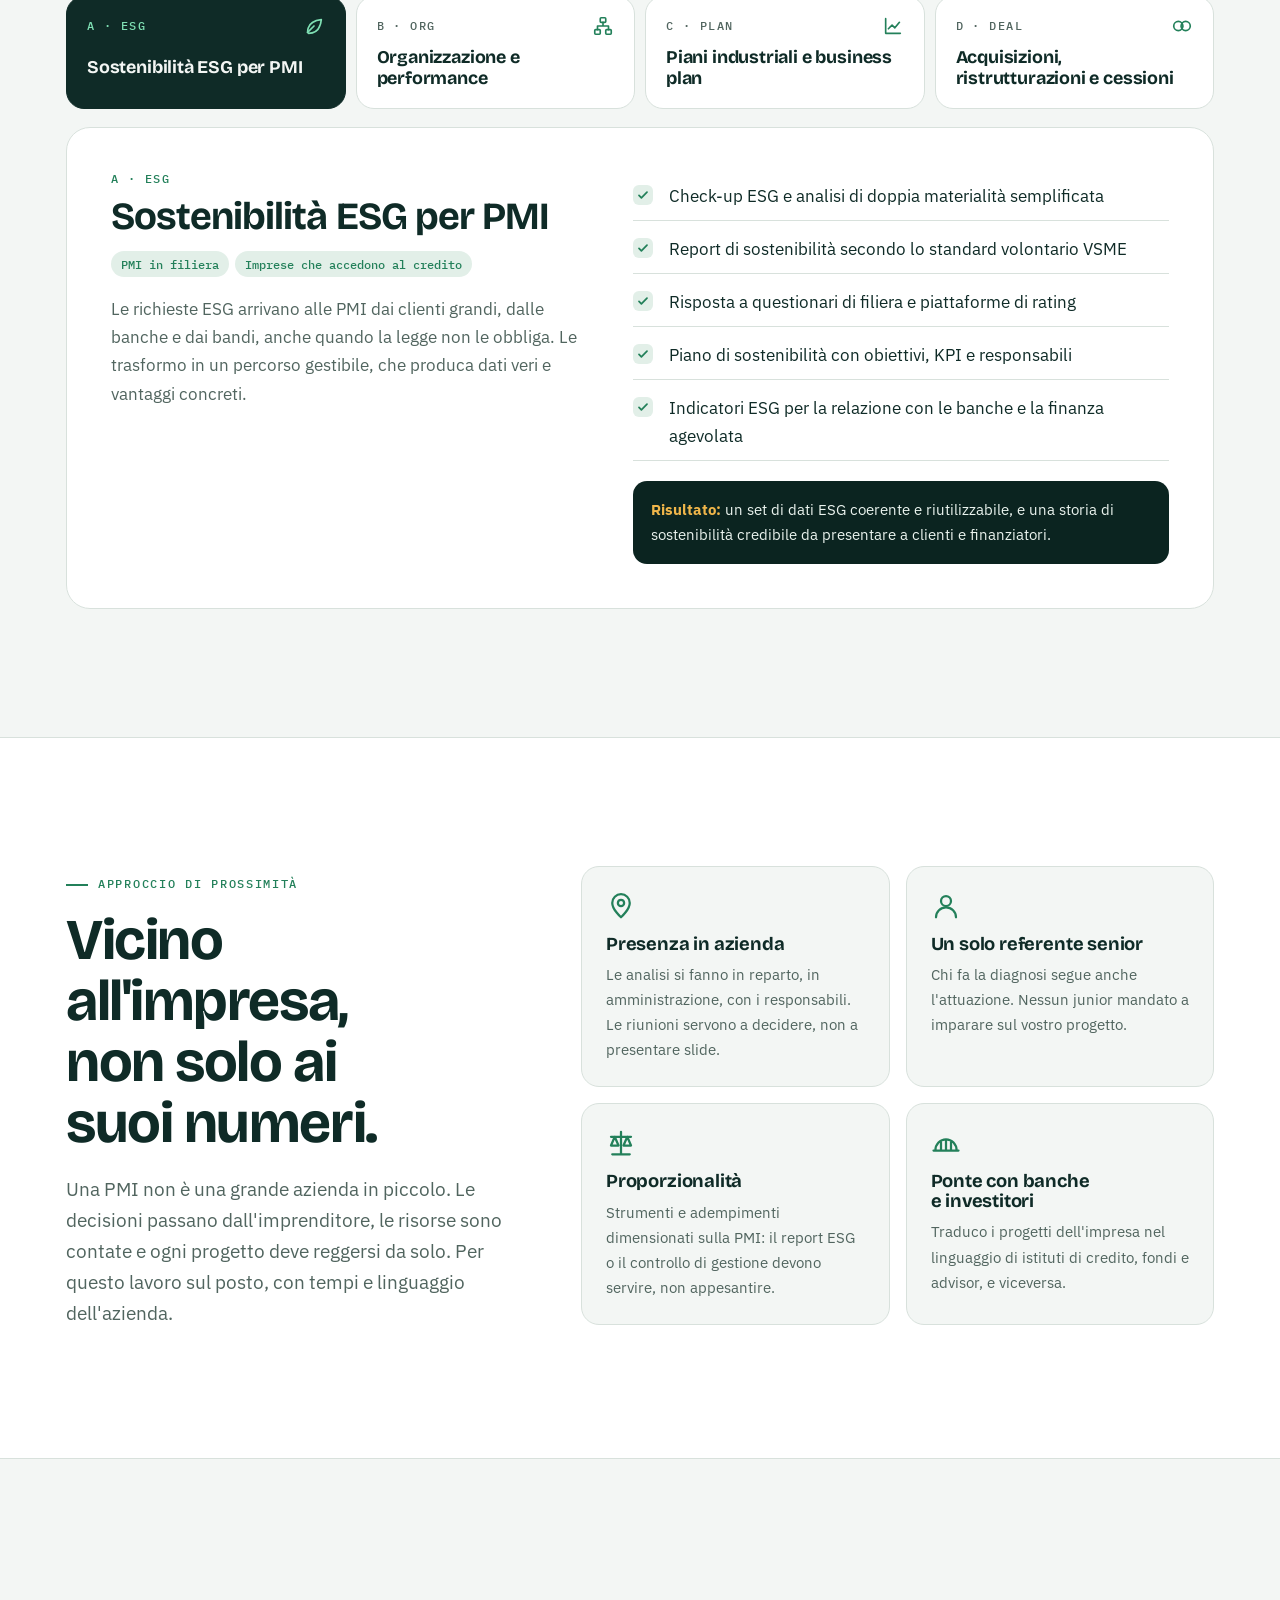
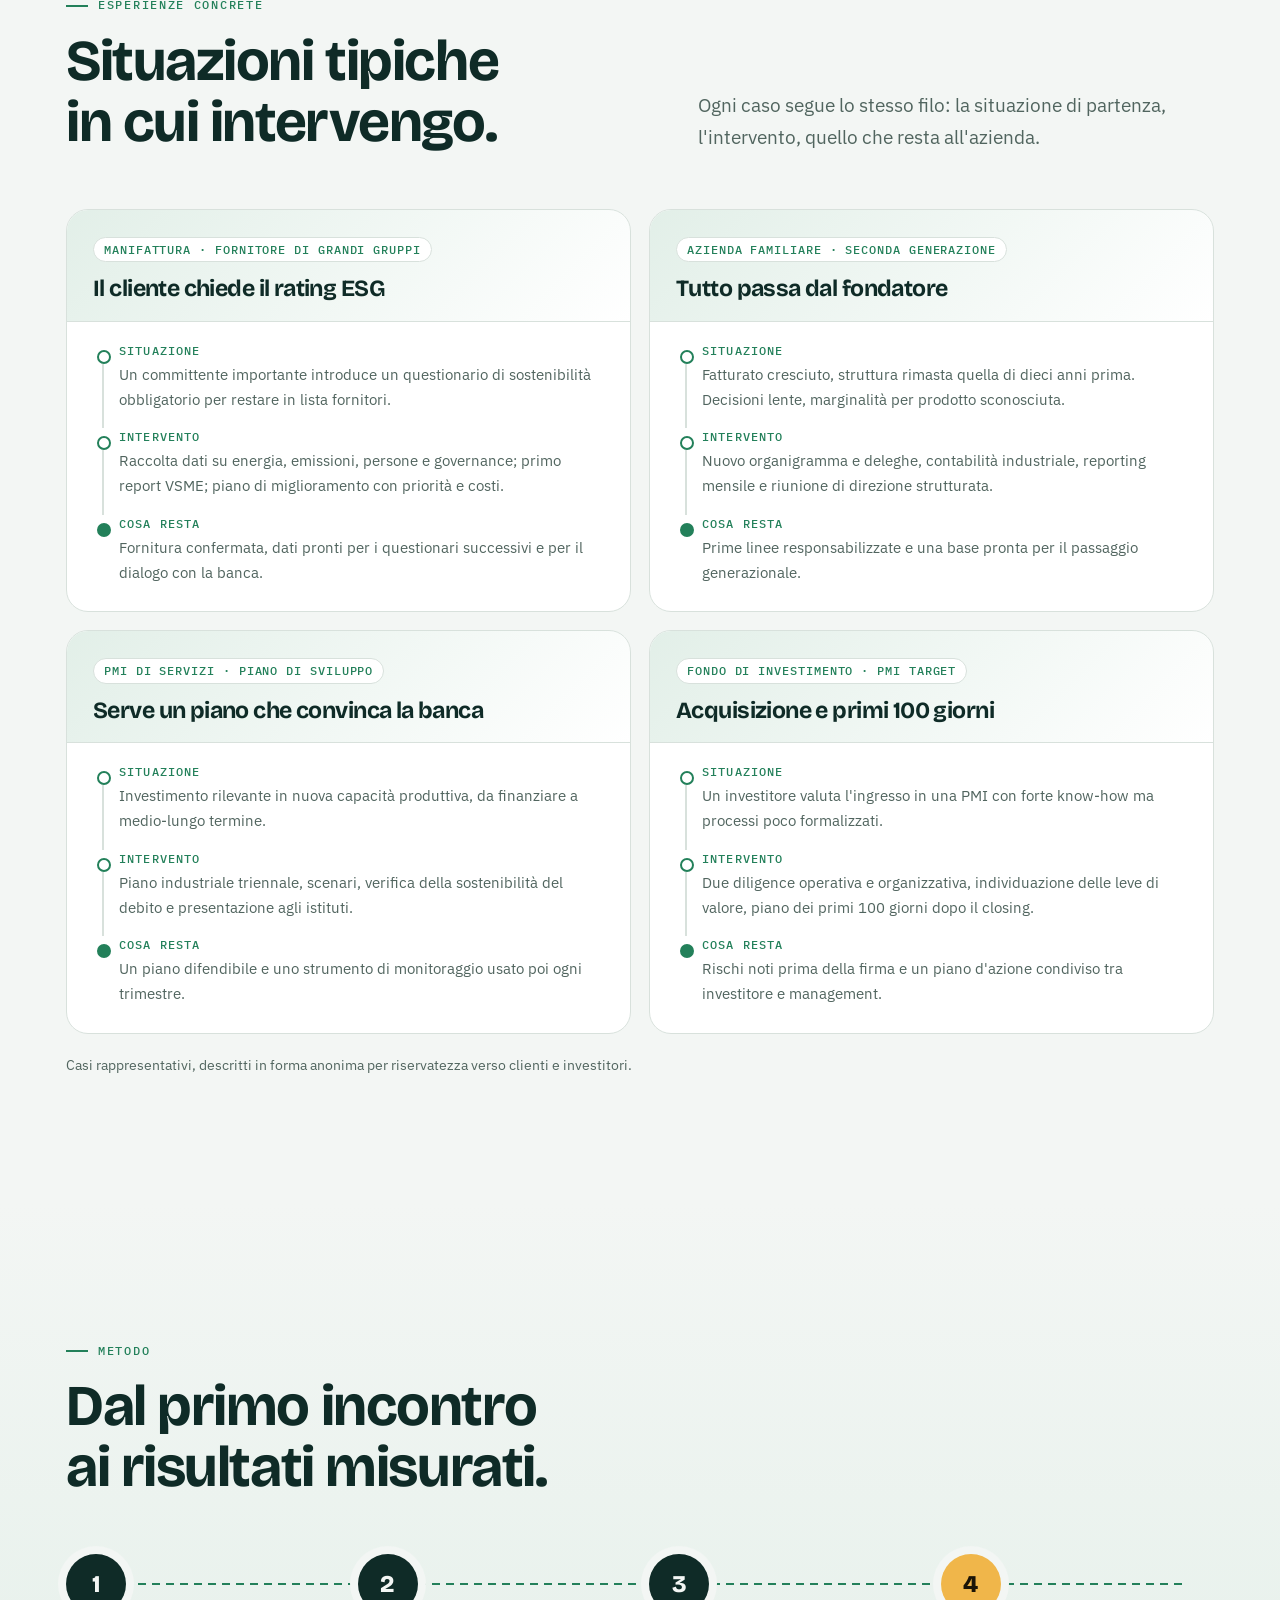
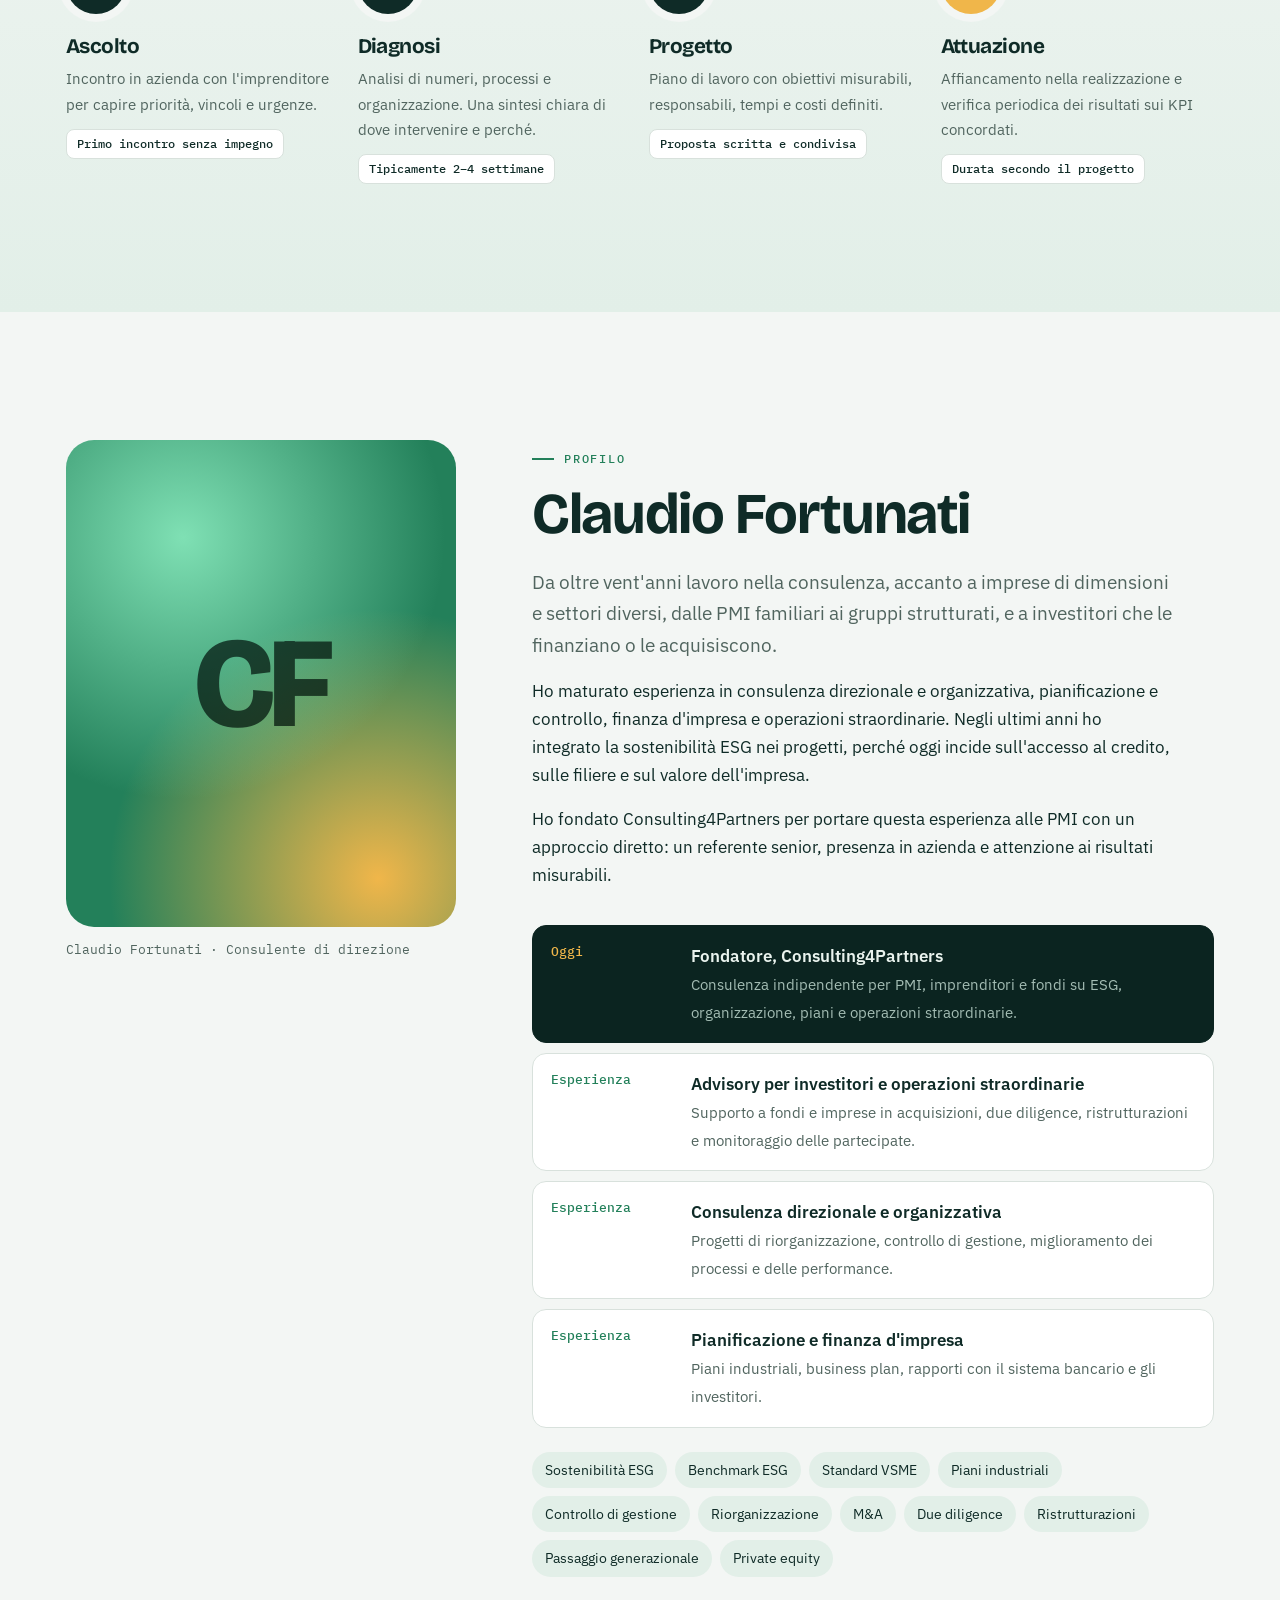
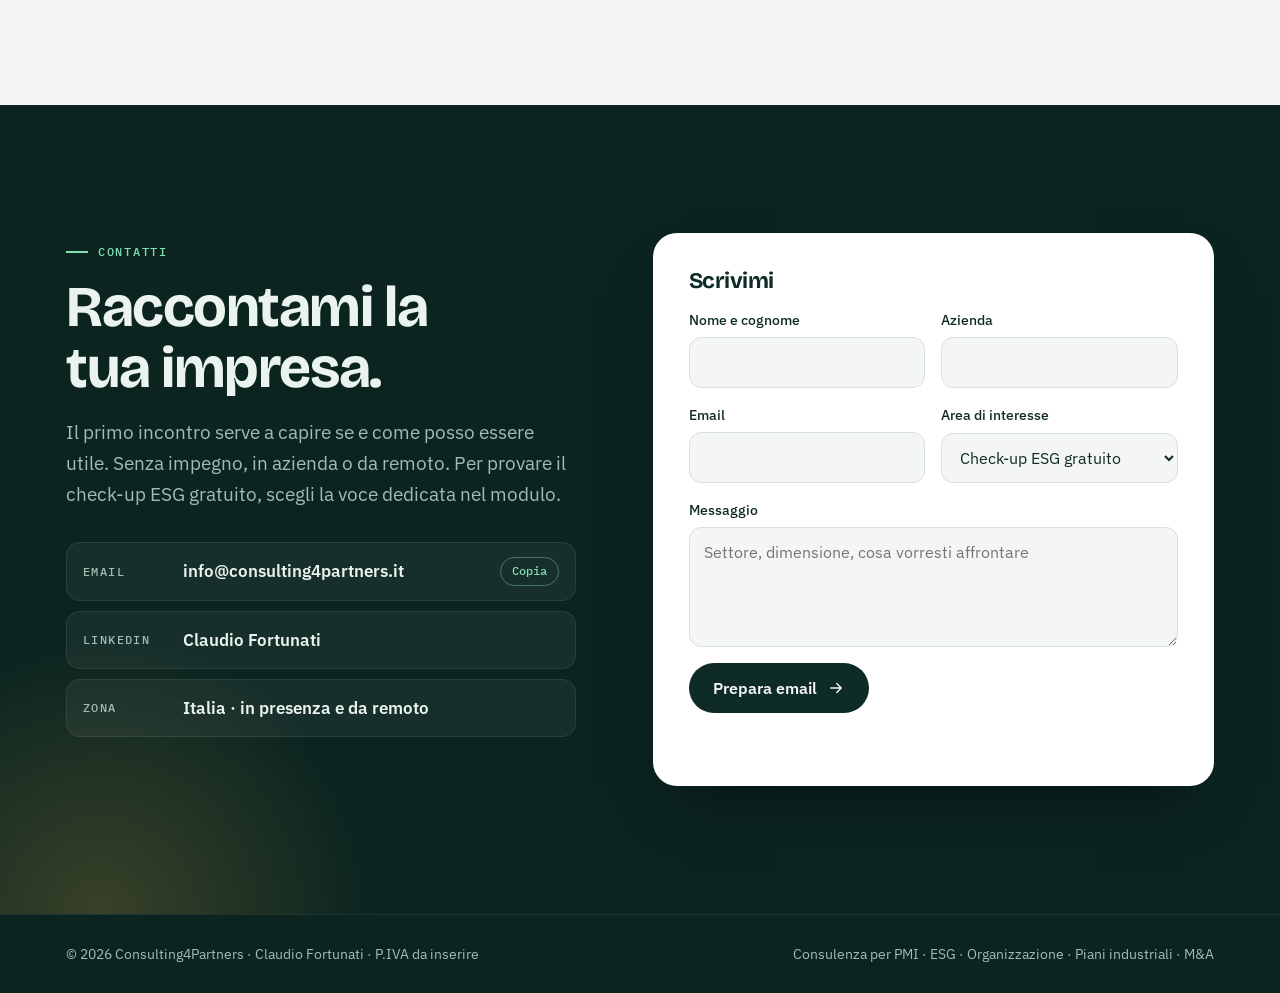
==== commit 6bf77bc9: "Sito: nuova grafica (hero scuro con mappa del benchmark, card con icone, servizi a schede, timeline)" ====
--- a/sito/index.html
+++ b/sito/index.html
@@ -5,339 +5,446 @@
 <meta name="viewport" content="width=device-width, initial-scale=1, viewport-fit=cover">
 <title>Consulting4Partners</title>
 <meta name="claude:viewport-fit-sides" content="cover">
-<meta name="description" content="Claudio Fortunati – consulenza per PMI: sostenibilità ESG, organizzazione e performance, piani industriali, operazioni straordinarie per imprese e fondi. Vent'anni di esperienza, approccio di prossimità.">
+<meta name="description" content="Claudio Fortunati – consulenza per PMI: aumentiamo il valore delle PMI italiane attraverso la sostenibilità. Check-up ESG gratuito con benchmark su oltre 1.300 aziende, organizzazione, piani industriali, operazioni straordinarie.">
 <link rel="preconnect" href="https://fonts.googleapis.com">
 <link rel="preconnect" href="https://fonts.gstatic.com" crossorigin>
-<link rel="stylesheet" href="https://fonts.googleapis.com/css2?family=Bricolage+Grotesque:opsz,wght@12..96,500;12..96,700&family=IBM+Plex+Sans:wght@400;500;600&family=IBM+Plex+Mono:wght@400;500&display=swap">
+<link rel="stylesheet" href="https://fonts.googleapis.com/css2?family=Bricolage+Grotesque:opsz,wght@12..96,500;12..96,700;12..96,800&family=IBM+Plex+Sans:wght@400;500;600&family=IBM+Plex+Mono:wght@400;500&display=swap">
 <style>
-/* Layout: colonna editoriale larga, servizi come "fascicoli" numerati per area, una fascia scura per il metodo. */
+/* Layout: hero scuro a tutta pagina con la "mappa" delle 1.300 aziende, sezioni chiare a card, fasce scure per check-up e contatti; servizi a schede. */
 :root {
-  --paper: #f5f7f4;      /* carta fredda, leggermente verde */
+  --paper: #f3f6f4;
   --surface: #ffffff;
-  --ink: #12302c;        /* petrolio profondo */
-  --muted: #4c605b;
-  --line: #d5ddd8;
-  --moss: #2c7a57;       /* accento sostenibilità */
-  --ochre: #b8841c;      /* evidenza, usato con parsimonia */
-  --band: #12302c;
-  --band-ink: #e8efeb;
-  --band-muted: #a8bbb4;
-  --chip: #e3ece6;
+  --ink: #0f2b27;
+  --muted: #51655f;
+  --line: #d8e1dc;
+  --moss: #23805a;
+  --mint: #7fe0b4;
+  --amber: #f0b64a;
+  --tint: #e2efe8;
+  --deep: #0b2420;
+  --deep-2: #12352f;
+  --on-deep: #eaf3ee;
+  --on-deep-muted: #a3bcb3;
+  --shadow: 0 1px 2px rgba(11,36,32,.06), 0 12px 32px -14px rgba(11,36,32,.28);
 
   --f-display: "Bricolage Grotesque", "Avenir Next", "Segoe UI", system-ui, sans-serif;
   --f-body: "IBM Plex Sans", "Helvetica Neue", Arial, system-ui, sans-serif;
-  --f-mono: "IBM Plex Mono", ui-monospace, "SFMono-Regular", Menlo, monospace;
-
-  --wrap: 1120px;
-  --gutter-l: max(16px, env(safe-area-inset-left, 0px));
-  --gutter-r: max(16px, env(safe-area-inset-right, 0px));
+  --f-mono: "IBM Plex Mono", ui-monospace, Menlo, monospace;
+
+  --wrap: 1180px;
+  --gl: max(16px, env(safe-area-inset-left, 0px));
+  --gr: max(16px, env(safe-area-inset-right, 0px));
 }
 @media (prefers-color-scheme: dark) {
   :root:not([data-theme="light"]) {
-    --paper: #0d1c1a; --surface: #132724; --ink: #e6eeea; --muted: #9fb2ab; --line: #26403b;
-    --moss: #5cbf8f; --ochre: #e0b350; --band: #08130f; --band-ink: #e6eeea; --band-muted: #93a8a0;
-    --chip: #1b3531; color-scheme: dark;
+    --paper: #0c1a17; --surface: #12241f; --ink: #e5efea; --muted: #9db2aa; --line: #23403a;
+    --moss: #5cc893; --tint: #16302a; --deep: #071512; --deep-2: #0f2a25;
+    --shadow: 0 1px 2px rgba(0,0,0,.3), 0 14px 34px -16px rgba(0,0,0,.6); color-scheme: dark;
   }
 }
 :root[data-theme="dark"] {
-  --paper: #0d1c1a; --surface: #132724; --ink: #e6eeea; --muted: #9fb2ab; --line: #26403b;
-  --moss: #5cbf8f; --ochre: #e0b350; --band: #08130f; --band-ink: #e6eeea; --band-muted: #93a8a0;
-  --chip: #1b3531; color-scheme: dark;
+  --paper: #0c1a17; --surface: #12241f; --ink: #e5efea; --muted: #9db2aa; --line: #23403a;
+  --moss: #5cc893; --tint: #16302a; --deep: #071512; --deep-2: #0f2a25;
+  --shadow: 0 1px 2px rgba(0,0,0,.3), 0 14px 34px -16px rgba(0,0,0,.6); color-scheme: dark;
 }
 
 * { box-sizing: border-box; }
-html { scroll-behavior: smooth; }
-@media (prefers-reduced-motion: reduce) { html { scroll-behavior: auto; } * { transition: none !important; } }
-body {
-  margin: 0; background: var(--paper); color: var(--ink);
-  font: 400 1.0625rem/1.65 var(--f-body);
-  -webkit-font-smoothing: antialiased;
+[hidden] { display: none !important; }
+html { scroll-behavior: smooth; scroll-padding-top: 80px; }
+body { margin: 0; background: var(--paper); color: var(--ink); font: 400 1.0625rem/1.65 var(--f-body); -webkit-font-smoothing: antialiased; }
+body::before { content: ""; position: fixed; inset: 0 0 auto; height: env(safe-area-inset-top, 0px); z-index: 30; background: var(--deep); }
+a { color: inherit; }
+:focus-visible { outline: 2px solid var(--amber); outline-offset: 3px; border-radius: 4px; }
+h1, h2, h3, h4 { font-family: var(--f-display); font-weight: 700; line-height: 1.06; letter-spacing: -0.025em; text-wrap: balance; margin: 0; }
+p { margin: 0; }
+.wrap { max-width: var(--wrap); margin: 0 auto; padding-left: var(--gl); padding-right: var(--gr); }
+section { padding-block: clamp(72px, 10vw, 128px); position: relative; }
+.eyebrow { display: inline-flex; align-items: center; gap: 10px; font: 500 0.76rem/1.2 var(--f-mono); letter-spacing: 0.14em; text-transform: uppercase; color: var(--moss); }
+.eyebrow::before { content: ""; width: 22px; height: 2px; background: currentColor; }
+.h2 { font-size: clamp(2.1rem, 4.6vw, 3.6rem); margin-top: 16px; max-width: 18ch; }
+.lead { font-size: 1.18rem; color: var(--muted); max-width: 60ch; }
+.sec-head { display: grid; grid-template-columns: minmax(0, 1.1fr) minmax(0, 1fr); gap: 24px 64px; align-items: end; margin-bottom: 56px; }
+@media (max-width: 860px) { .sec-head { grid-template-columns: minmax(0,1fr); } }
+.ico { width: 26px; height: 26px; fill: none; stroke: currentColor; stroke-width: 1.8; stroke-linecap: round; stroke-linejoin: round; flex: none; }
+
+.btn {
+  display: inline-flex; align-items: center; gap: 10px; font: 600 0.98rem/1 var(--f-body);
+  padding: 16px 24px; border-radius: 999px; text-decoration: none; border: 0; cursor: pointer;
+  background: var(--amber); color: #1b1407; transition: transform .2s ease, box-shadow .2s ease, background .2s ease;
 }
-body::before { content: ""; position: fixed; inset: 0 0 auto; height: env(safe-area-inset-top, 0px); z-index: 10; background: var(--paper); }
-a { color: inherit; }
-:focus-visible { outline: 2px solid var(--moss); outline-offset: 3px; border-radius: 2px; }
-h1, h2, h3 { font-family: var(--f-display); font-weight: 700; line-height: 1.08; letter-spacing: -0.02em; text-wrap: balance; margin: 0; }
-p { margin: 0; }
-.wrap { max-width: var(--wrap); margin: 0 auto; padding-left: var(--gutter-l); padding-right: var(--gutter-r); }
-.eyebrow { font: 500 0.78rem/1.2 var(--f-mono); letter-spacing: 0.12em; text-transform: uppercase; color: var(--moss); }
-section { padding-block: clamp(64px, 9vw, 112px); }
-.lead { font-size: 1.2rem; color: var(--muted); max-width: 62ch; }
+.btn:hover { transform: translateY(-2px); box-shadow: 0 10px 24px -10px rgba(240,182,74,.7); }
+.btn .arr { transition: transform .2s ease; }
+.btn:hover .arr { transform: translateX(4px); }
+.btn.dark { background: var(--ink); color: var(--paper); }
+.btn.dark:hover { box-shadow: var(--shadow); }
+.btn.line { background: transparent; color: var(--on-deep); box-shadow: inset 0 0 0 1.5px color-mix(in srgb, var(--on-deep) 40%, transparent); }
+.btn.line:hover { box-shadow: inset 0 0 0 1.5px var(--on-deep); }
 
 /* Header */
-header.top {
-  position: sticky; top: env(safe-area-inset-top, 0px); z-index: 9;
-  background: color-mix(in srgb, var(--paper) 88%, transparent);
-  backdrop-filter: blur(10px); -webkit-backdrop-filter: blur(10px);
-  border-bottom: 1px solid var(--line);
+.top { position: fixed; top: env(safe-area-inset-top, 0px); left: 0; right: 0; z-index: 20; transition: background .3s ease, box-shadow .3s ease; color: var(--on-deep); }
+.top.solid { background: color-mix(in srgb, var(--deep) 92%, transparent); backdrop-filter: blur(12px); -webkit-backdrop-filter: blur(12px); box-shadow: 0 1px 0 rgba(255,255,255,.06); }
+.top .wrap { display: flex; align-items: center; justify-content: space-between; gap: 20px; padding-block: 16px; }
+.brand { display: inline-flex; align-items: center; gap: 10px; font: 800 1.15rem/1 var(--f-display); text-decoration: none; letter-spacing: -0.02em; }
+.brand-mark { width: 30px; height: 30px; border-radius: 9px; background: conic-gradient(from 200deg, var(--mint), var(--moss), var(--amber), var(--mint)); display: grid; place-items: center; color: var(--deep); font-size: 0.9rem; }
+.brand b { color: var(--mint); font-weight: 800; }
+.nav { display: flex; gap: 4px; }
+.nav a { text-decoration: none; font-size: 0.93rem; padding: 8px 12px; border-radius: 999px; color: var(--on-deep-muted); transition: color .2s, background .2s; }
+.nav a:hover { color: var(--on-deep); }
+.nav a.on { color: var(--on-deep); background: rgba(255,255,255,.09); }
+.top .btn { padding: 11px 18px; font-size: 0.88rem; }
+.progress { position: absolute; left: 0; bottom: 0; height: 2px; width: 100%; transform-origin: 0 50%; transform: scaleX(0); background: linear-gradient(90deg, var(--mint), var(--amber)); }
+.burger { display: none; background: transparent; border: 0; color: var(--on-deep); padding: 8px; cursor: pointer; }
+.mnav { position: fixed; inset: 0; z-index: 25; background: var(--deep); color: var(--on-deep); padding: calc(env(safe-area-inset-top, 0px) + 84px) var(--gr) 32px var(--gl); display: grid; align-content: start; gap: 6px; }
+.mnav a { font: 700 1.8rem/1.2 var(--f-display); text-decoration: none; padding-block: 10px; border-bottom: 1px solid rgba(255,255,255,.08); }
+.mnav .btn { margin-top: 24px; justify-self: start; font: 600 1rem/1 var(--f-body); border: 0; }
+@media (max-width: 980px) { .nav, .top .wrap > .btn { display: none; } .burger { display: inline-flex; } }
+
+/* Hero */
+.hero { background: radial-gradient(1200px 600px at 85% 20%, var(--deep-2), transparent 70%), var(--deep); color: var(--on-deep); padding-block: calc(clamp(120px, 14vw, 170px) + env(safe-area-inset-top, 0px)) clamp(56px, 7vw, 88px); overflow: hidden; }
+.hero canvas { position: absolute; top: 0; right: 0; width: 58%; height: 100%; display: block; }
+.hero .wrap { position: relative; z-index: 1; }
+.hero .eyebrow { color: var(--mint); }
+.hero h1 { font-size: clamp(2.7rem, 7vw, 5.6rem); font-weight: 800; margin-top: 22px; max-width: 13ch; letter-spacing: -0.035em; }
+.hero h1 em { font-style: normal; background: linear-gradient(95deg, var(--mint) 10%, var(--amber) 95%); -webkit-background-clip: text; background-clip: text; color: transparent; }
+.hero .lead { color: var(--on-deep-muted); margin-top: 26px; max-width: 54ch; }
+.hero .ctas { display: flex; flex-wrap: wrap; gap: 12px; margin-top: 36px; }
+.map-tag { position: absolute; z-index: 1; right: max(var(--gr), calc((100vw - var(--wrap)) / 2 + 16px)); bottom: 34%; font: 500 0.72rem/1.4 var(--f-mono); color: var(--on-deep-muted); letter-spacing: 0.08em; text-transform: uppercase; text-align: right; }
+.map-tag b { display: block; color: var(--on-deep); font: 700 1.1rem/1.2 var(--f-display); letter-spacing: -0.01em; text-transform: none; }
+.stats { margin-top: clamp(56px, 8vw, 96px); display: grid; grid-template-columns: repeat(3, minmax(0,1fr)); gap: 16px; }
+.stat { padding: 22px 24px; border-radius: 18px; background: rgba(255,255,255,.05); border: 1px solid rgba(255,255,255,.09); backdrop-filter: blur(6px); -webkit-backdrop-filter: blur(6px); }
+.stat b { display: block; font: 800 clamp(2.2rem, 4vw, 3rem)/1 var(--f-display); letter-spacing: -0.03em; color: var(--on-deep); font-variant-numeric: tabular-nums; }
+.stat b i { font-style: normal; color: var(--mint); }
+.stat > span { display: block; margin-top: 10px; color: var(--on-deep-muted); font-size: 0.93rem; }
+@media (max-width: 860px) {
+  .hero canvas { width: 100%; opacity: .45; }
+  .map-tag { display: none; }
+  .stats { grid-template-columns: minmax(0,1fr); }
 }
-header.top .wrap { display: flex; align-items: center; justify-content: space-between; gap: 16px; padding-block: 14px; }
-.brand { font-family: var(--f-display); font-weight: 700; font-size: 1.15rem; text-decoration: none; letter-spacing: -0.01em; }
-.brand span { color: var(--moss); }
-nav.main { display: flex; gap: 22px; font-size: 0.95rem; }
-nav.main a { text-decoration: none; color: var(--muted); }
-nav.main a:hover { color: var(--ink); }
-.btn {
-  display: inline-flex; align-items: center; gap: 8px; font: 600 0.95rem/1 var(--f-body);
-  padding: 13px 20px; border-radius: 999px; text-decoration: none; border: 1.5px solid var(--ink);
-  background: var(--ink); color: var(--paper); cursor: pointer; transition: transform .15s ease, background .15s ease;
+
+/* Perché adesso */
+.why { padding-block: 0; margin-top: -1px; }
+.why-card { position: relative; z-index: 2; margin-top: calc(-1 * clamp(28px, 4vw, 44px)); background: var(--surface); border-radius: 22px; box-shadow: var(--shadow); display: grid; grid-template-columns: minmax(0, 0.9fr) repeat(3, minmax(0, 1fr)); overflow: hidden; }
+.why-card > div { padding: 28px 26px; }
+.why-card > div + div { border-left: 1px solid var(--line); }
+.why-card .eyebrow { color: var(--amber); }
+.why-card .eyebrow::before { background: var(--amber); }
+.why-card h2 { font-size: 1.45rem; margin-top: 12px; }
+.why-card .ico { color: var(--moss); width: 30px; height: 30px; }
+.why-card h3 { font-size: 1.1rem; margin: 14px 0 6px; letter-spacing: -0.01em; }
+.why-card p { color: var(--muted); font-size: 0.94rem; }
+@media (max-width: 900px) {
+  .why-card { grid-template-columns: minmax(0,1fr); }
+  .why-card > div + div { border-left: 0; border-top: 1px solid var(--line); }
 }
-.btn:hover { transform: translateY(-1px); }
-.btn.ghost { background: transparent; color: var(--ink); }
-header.top .btn { padding: 10px 16px; font-size: 0.88rem; }
-@media (max-width: 860px) { nav.main { display: none; } }
-
-/* Hero */
-.hero { padding-block: clamp(56px, 8vw, 104px) clamp(40px, 5vw, 64px); }
-.hero-grid { display: grid; grid-template-columns: minmax(0, 1.25fr) minmax(0, 1fr); gap: clamp(32px, 5vw, 72px); align-items: start; }
-.hero h1 { font-size: clamp(2.5rem, 5.8vw, 4.5rem); margin-top: 18px; }
-.hero h1 em { font-style: normal; color: var(--moss); }
-.hero .lead { margin-top: 24px; }
-.hero .ctas { display: flex; flex-wrap: wrap; gap: 12px; margin-top: 32px; }
-.why-now { border: 1px solid var(--line); border-radius: 16px; background: var(--surface); padding: 26px 26px 10px; }
-.why-now .eyebrow { color: var(--ochre); }
-.why-now h2 { font-size: 1.35rem; margin: 10px 0 6px; letter-spacing: -0.01em; }
-.why-now ol { list-style: none; margin: 0; padding: 0; }
-.why-now li { padding-block: 16px; border-top: 1px solid var(--line); display: grid; gap: 4px; }
-.why-now li:first-child { border-top: 0; }
-.why-now b { font-weight: 600; }
-.why-now span { color: var(--muted); font-size: 0.95rem; }
-.ledger { border-top: 2px solid var(--ink); margin-top: clamp(40px, 6vw, 64px); display: grid; grid-template-columns: repeat(3, minmax(0,1fr)); gap: 0 32px; }
-.ledger div { display: grid; grid-template-columns: 5.5rem minmax(0,1fr); gap: 14px; padding-block: 18px; border-bottom: 1px solid var(--line); align-items: baseline; }
-.ledger b { font: 500 1.8rem/1 var(--f-display); font-variant-numeric: tabular-nums; color: var(--moss); }
-.ledger span { color: var(--muted); font-size: 0.95rem; }
-@media (max-width: 860px) {
-  .hero-grid { grid-template-columns: minmax(0,1fr); }
-  .ledger { grid-template-columns: minmax(0,1fr); }
-}
-
-/* Valore della sostenibilità */
-#valore { background: var(--surface); border-block: 1px solid var(--line); }
-.levers { display: grid; grid-template-columns: repeat(3, minmax(0,1fr)); border-top: 2px solid var(--ink); }
-.lever { padding: 28px 28px 30px 0; border-bottom: 1px solid var(--line); display: grid; gap: 10px; align-content: start; }
-.lever:not(:nth-child(3n+1)) { padding-left: 28px; border-left: 1px solid var(--line); }
-.lever .k { font: 500 0.75rem/1 var(--f-mono); letter-spacing: 0.1em; text-transform: uppercase; color: var(--moss); }
-.lever h3 { font-size: 1.3rem; letter-spacing: -0.01em; }
+
+/* Valore */
+.levers { display: grid; grid-template-columns: repeat(3, minmax(0,1fr)); gap: 18px; }
+.lever { background: var(--surface); border: 1px solid var(--line); border-radius: 20px; padding: 28px; display: grid; gap: 12px; align-content: start; grid-template-rows: auto auto 1fr auto; transition: transform .25s ease, box-shadow .25s ease, border-color .25s ease; }
+.lever:hover { transform: translateY(-4px); box-shadow: var(--shadow); border-color: transparent; }
+.lever-top { display: flex; align-items: center; justify-content: space-between; }
+.lever-ic { width: 52px; height: 52px; border-radius: 15px; display: grid; place-items: center; background: var(--tint); color: var(--moss); transition: background .25s, color .25s; }
+.lever:hover .lever-ic { background: var(--moss); color: var(--surface); }
+.lever .k { font: 500 0.72rem/1 var(--f-mono); letter-spacing: 0.12em; text-transform: uppercase; color: var(--muted); }
+.lever h3 { font-size: 1.35rem; margin-top: 8px; }
 .lever p { color: var(--muted); font-size: 0.97rem; }
-.lever .kpi { margin-top: 4px; font: 400 0.8rem/1.45 var(--f-mono); color: var(--ink); background: var(--chip); border-radius: 8px; padding: 8px 10px; }
-@media (max-width: 900px) {
-  .levers { grid-template-columns: repeat(2, minmax(0,1fr)); }
-  .lever, .lever:not(:nth-child(3n+1)) { padding: 24px 0; border-left: 0; }
-  .lever:nth-child(2n) { padding-left: 24px; border-left: 1px solid var(--line); }
-}
-@media (max-width: 600px) {
-  .levers { grid-template-columns: minmax(0,1fr); }
-  .lever:nth-child(2n) { padding-left: 0; border-left: 0; }
-}
-.context { margin-top: 56px; display: grid; grid-template-columns: minmax(0, 0.8fr) minmax(0, 2fr); gap: 32px; }
+.lever .kpi { display: flex; gap: 8px; align-items: baseline; margin-top: 6px; padding-top: 14px; border-top: 1px dashed var(--line); font: 400 0.8rem/1.45 var(--f-mono); color: var(--ink); }
+.lever .kpi::before { content: "KPI"; flex: none; font-weight: 500; font-size: 0.68rem; padding: 3px 6px; border-radius: 5px; background: var(--amber); color: #1b1407; }
+@media (max-width: 960px) { .levers { grid-template-columns: repeat(2, minmax(0,1fr)); } }
+@media (max-width: 620px) { .levers { grid-template-columns: minmax(0,1fr); } }
+.context { margin-top: 56px; border-radius: 22px; background: var(--tint); padding: clamp(24px, 4vw, 40px); display: grid; grid-template-columns: minmax(0, 0.7fr) minmax(0, 2fr); gap: 32px; }
 .context h3 { font-size: 1.5rem; }
 .context dl { margin: 0; display: grid; grid-template-columns: repeat(2, minmax(0,1fr)); gap: 22px 32px; }
-.context dt { font-weight: 600; }
-.context dd { margin: 4px 0 0; color: var(--muted); font-size: 0.95rem; }
+.context dt { font-weight: 600; display: flex; gap: 8px; align-items: center; }
+.context dt::before { content: ""; width: 8px; height: 8px; border-radius: 50%; background: var(--moss); flex: none; }
+.context dd { margin: 4px 0 0 16px; color: var(--muted); font-size: 0.95rem; }
 @media (max-width: 760px) { .context, .context dl { grid-template-columns: minmax(0,1fr); } }
 
-/* Check-up ESG */
-#checkup .intro-grid { display: grid; grid-template-columns: minmax(0,1fr) minmax(0,1fr); gap: 32px; align-items: end; margin-bottom: 40px; }
-#checkup h2 { font-size: clamp(2rem, 4vw, 3rem); margin-top: 14px; }
-.badges { display: flex; flex-wrap: wrap; gap: 8px; margin-top: 18px; }
-.badges span { font: 500 0.78rem/1 var(--f-mono); padding: 8px 12px; border-radius: 999px; border: 1px solid var(--moss); color: var(--moss); }
-.ck { display: grid; grid-template-columns: minmax(0, 1.5fr) minmax(0, 1fr); gap: 32px; align-items: start; }
-.ck-info { display: grid; gap: 32px; align-content: start; }
-.ck-info .btn { justify-self: start; }
-.ck-group h3 { font: 500 0.8rem/1 var(--f-mono); letter-spacing: 0.12em; text-transform: uppercase; color: var(--moss); padding-bottom: 10px; border-bottom: 2px solid var(--ink); }
-.ck-list { list-style: none; margin: 0; padding: 0; }
-.ck-list li { display: grid; grid-template-columns: minmax(0, 13rem) minmax(0, 1fr); gap: 6px 24px; padding-block: 16px; border-bottom: 1px solid var(--line); }
-.ck-list b { font-weight: 600; }
-.ck-list span { color: var(--muted); font-size: 0.96rem; }
-.ck-steps { margin: 0; padding: 14px 0 0 22px; display: grid; gap: 10px; }
-.ck-steps li::marker { color: var(--moss); font-family: var(--f-mono); }
-@media (max-width: 600px) { .ck-list li { grid-template-columns: minmax(0,1fr); } }
-
-.ck-res { border-radius: 18px; background: var(--band); color: var(--band-ink); padding: 28px; display: grid; gap: 20px; }
-.ck-res .eyebrow { color: var(--ochre); }
+/* Check-up */
+#checkup { background: var(--deep); color: var(--on-deep); overflow: hidden; }
+#checkup::before { content: ""; position: absolute; width: 720px; height: 720px; max-width: 100%; right: -160px; top: -240px; border-radius: 50%; background: radial-gradient(circle, color-mix(in srgb, var(--mint) 22%, transparent), transparent 65%); pointer-events: none; }
+#checkup .eyebrow { color: var(--amber); }
+#checkup .lead { color: var(--on-deep-muted); }
+.free { display: inline-block; font: 800 0.95rem/1 var(--f-display); padding: 8px 14px; border-radius: 999px; background: var(--amber); color: #1b1407; transform: rotate(-3deg); margin-left: 8px; vertical-align: middle; letter-spacing: 0; }
+.badges { display: flex; flex-wrap: wrap; gap: 8px; margin-top: 20px; }
+.badges span { display: inline-flex; align-items: center; gap: 8px; font: 500 0.8rem/1 var(--f-mono); padding: 9px 13px; border-radius: 999px; background: rgba(255,255,255,.07); color: var(--on-deep); }
+.badges span::before { content: ""; width: 7px; height: 7px; border-radius: 50%; background: var(--mint); }
+.ck { display: grid; grid-template-columns: minmax(0, 1.15fr) minmax(0, 1fr); gap: 28px; align-items: start; position: relative; }
+.ck-info { display: grid; gap: 12px; }
+.ck-item { display: grid; grid-template-columns: 44px minmax(0,1fr); gap: 16px; padding: 18px 20px; border-radius: 16px; background: rgba(255,255,255,.04); border: 1px solid rgba(255,255,255,.07); transition: background .2s, border-color .2s; }
+.ck-item:hover { background: rgba(255,255,255,.07); border-color: rgba(127,224,180,.35); }
+.ck-item .n { width: 44px; height: 44px; border-radius: 12px; display: grid; place-items: center; background: color-mix(in srgb, var(--mint) 16%, transparent); color: var(--mint); }
+.ck-item b { display: block; font-weight: 600; }
+.ck-item span { color: var(--on-deep-muted); font-size: 0.94rem; }
+.how { display: grid; grid-template-columns: repeat(3, minmax(0,1fr)); gap: 12px; margin-top: 16px; counter-reset: h; }
+.how li { list-style: none; counter-increment: h; padding: 16px; border-radius: 14px; border: 1px dashed rgba(255,255,255,.18); font-size: 0.9rem; color: var(--on-deep-muted); }
+.how li::before { content: "Passo " counter(h); display: block; font: 500 0.7rem/1 var(--f-mono); letter-spacing: 0.12em; text-transform: uppercase; color: var(--amber); margin-bottom: 8px; }
+.how { padding: 0; margin-bottom: 0; }
+.ck-info .btn { justify-self: start; margin-top: 16px; }
+@media (max-width: 620px) { .how { grid-template-columns: minmax(0,1fr); } }
+
+.ck-res { background: var(--surface); color: var(--ink); border-radius: 24px; padding: 28px; display: grid; gap: 20px; box-shadow: 0 30px 60px -30px rgba(0,0,0,.6); position: sticky; top: calc(env(safe-area-inset-top, 0px) + 90px); }
+.ck-res .res-h { display: flex; justify-content: space-between; align-items: center; gap: 12px; }
+.ck-res .res-h .eyebrow::before { display: none; }
+.ck-res .dot3 { display: flex; gap: 6px; }
+.ck-res .dot3 i { width: 9px; height: 9px; border-radius: 50%; background: var(--line); }
 .score { display: flex; align-items: center; gap: 18px; }
 .score svg { flex: none; }
-.ring-bg { fill: none; stroke: color-mix(in srgb, var(--band-ink) 15%, transparent); stroke-width: 9; }
-.ring-fg { fill: none; stroke: var(--ochre); stroke-width: 9; stroke-linecap: round; transition: stroke-dasharray .4s ease; }
-.ring-num { fill: var(--band-ink); font: 700 26px var(--f-display); }
-.ring-sub { fill: var(--band-muted); font: 400 10px var(--f-mono); }
-.score b { display: block; font: 700 1.35rem/1.15 var(--f-display); }
-.score span { color: var(--band-muted); font-size: 0.9rem; }
-.meters { display: grid; gap: 12px; }
-.meter { display: grid; grid-template-columns: 6.5rem minmax(0,1fr) 2.6rem; gap: 10px; align-items: center; font-size: 0.88rem; }
-.meter i { position: relative; display: block; height: 6px; border-radius: 6px; background: color-mix(in srgb, var(--band-ink) 15%, transparent); overflow: hidden; }
-.meter i::after { content: ""; display: block; height: 100%; width: var(--w, 0%); background: var(--band-ink); border-radius: 6px; transition: width .4s ease; }
-.meter s { position: absolute; top: -3px; bottom: -3px; left: var(--b); width: 2px; background: var(--ochre); text-decoration: none; }
-.legend { display: flex; flex-wrap: wrap; align-items: center; gap: 6px 10px; font-size: 0.8rem; color: var(--band-muted); }
-.lg-you, .lg-bm { display: inline-block; width: 14px; height: 6px; border-radius: 4px; background: var(--band-ink); }
-.lg-bm { width: 2px; height: 12px; background: var(--ochre); margin-left: 8px; }
-.meter em { font: 500 0.82rem/1 var(--f-mono); font-style: normal; text-align: right; font-variant-numeric: tabular-nums; color: var(--band-muted); }
-.urg { font: 500 0.8rem/1.4 var(--f-mono); padding: 10px 12px; border-radius: 10px; background: color-mix(in srgb, var(--ochre) 18%, transparent); color: var(--band-ink); }
-.prio h4 { margin: 0 0 8px; font: 600 0.95rem/1.3 var(--f-body); }
-.prio ol { margin: 0; padding-left: 20px; display: grid; gap: 8px; color: var(--band-muted); font-size: 0.92rem; }
-.prio ol li::marker { color: var(--ochre); font-family: var(--f-mono); }
-.ck-res .btn { background: var(--ochre); border-color: var(--ochre); color: #14110a; justify-self: start; }
-.ck-res .fine { font-size: 0.78rem; color: var(--band-muted); }
-@media (max-width: 900px) { #checkup .intro-grid, .ck { grid-template-columns: minmax(0,1fr); } }
-
-/* Prossimità */
-.prox-grid { display: grid; grid-template-columns: minmax(0, 1fr) minmax(0, 1.3fr); gap: clamp(32px, 5vw, 80px); }
-.prox-grid h2 { font-size: clamp(2rem, 4vw, 3rem); margin-top: 14px; }
-.prox-list { display: grid; grid-template-columns: repeat(2, minmax(0,1fr)); gap: 28px 32px; }
-.prox-list h3 { font-size: 1.15rem; letter-spacing: -0.01em; margin-bottom: 6px; }
-.prox-list p { color: var(--muted); font-size: 0.98rem; }
-@media (max-width: 820px) { .prox-grid, .prox-list { grid-template-columns: minmax(0,1fr); } }
-
-/* Servizi */
-#servizi { background: var(--surface); border-block: 1px solid var(--line); }
-.sec-head { display: flex; flex-wrap: wrap; justify-content: space-between; align-items: end; gap: 24px; margin-bottom: 48px; }
-.sec-head h2 { font-size: clamp(2rem, 4vw, 3rem); margin-top: 14px; max-width: 18ch; }
-.sec-head .lead { max-width: 46ch; font-size: 1.05rem; }
-
-.svc-fig { margin-top: 22px; width: 100%; max-width: 260px; height: auto; color: var(--moss); }
-.svc-fig .ln { stroke: var(--line); }
-.svc-fig .tx { fill: var(--muted); font: 500 10px var(--f-mono); }
-.svc-fig .ac { fill: var(--moss); }
-.svc-fig .oc { fill: var(--ochre); }
-.svc-fig .sf { fill: var(--chip); stroke: var(--moss); }
-
-.services { display: grid; gap: 0; border-top: 2px solid var(--ink); }
-.svc {
-  display: grid; grid-template-columns: 4.5rem minmax(0, 1.1fr) minmax(0, 1.4fr); gap: 16px 32px;
-  padding-block: 36px; border-bottom: 1px solid var(--line); transition: background .2s ease, opacity .2s ease;
+.ring-bg { fill: none; stroke: var(--tint); stroke-width: 10; }
+.ring-fg { fill: none; stroke: url(#rg); stroke-width: 10; stroke-linecap: round; transition: stroke-dasharray 1.4s cubic-bezier(.2,.8,.2,1); }
+.ring-num { fill: var(--ink); font: 800 28px var(--f-display); }
+.ring-sub { fill: var(--muted); font: 400 10px var(--f-mono); }
+.score b { display: inline-block; font: 700 1.3rem/1.15 var(--f-display); padding: 4px 10px; border-radius: 8px; background: var(--tint); color: var(--moss); }
+.score span { display: block; margin-top: 8px; color: var(--muted); font-size: 0.88rem; }
+.meters { display: grid; gap: 14px; }
+.meter { display: grid; grid-template-columns: 6.5rem minmax(0,1fr) 2.2rem; gap: 10px; align-items: center; font-size: 0.88rem; }
+.meter i { position: relative; display: block; height: 8px; border-radius: 8px; background: var(--tint); }
+.meter i::after { content: ""; position: absolute; left: 0; top: 0; bottom: 0; width: var(--w, 0%); background: linear-gradient(90deg, var(--moss), var(--mint)); border-radius: 8px; transition: width 1.2s cubic-bezier(.2,.8,.2,1); }
+.ck-res.pre .meter i::after { width: 0; }
+.meter s { position: absolute; z-index: 1; top: -4px; bottom: -4px; left: var(--b); width: 3px; border-radius: 2px; background: var(--amber); text-decoration: none; }
+.meter em { font: 600 0.85rem/1 var(--f-mono); font-style: normal; text-align: right; font-variant-numeric: tabular-nums; }
+.legend { display: flex; flex-wrap: wrap; align-items: center; gap: 6px 10px; font-size: 0.8rem; color: var(--muted); }
+.lg-you { display: inline-block; width: 16px; height: 8px; border-radius: 4px; background: linear-gradient(90deg, var(--moss), var(--mint)); }
+.lg-bm { display: inline-block; width: 3px; height: 14px; border-radius: 2px; background: var(--amber); margin-left: 8px; }
+.urg { display: flex; gap: 10px; align-items: flex-start; font-size: 0.9rem; padding: 12px 14px; border-radius: 12px; background: color-mix(in srgb, var(--amber) 18%, var(--surface)); }
+.urg::before { content: "!"; flex: none; width: 20px; height: 20px; border-radius: 50%; display: grid; place-items: center; background: var(--amber); color: #1b1407; font: 800 0.8rem/1 var(--f-display); }
+.prio h4 { font-size: 1rem; margin-bottom: 10px; letter-spacing: -0.01em; }
+.prio ol { margin: 0; padding: 0; list-style: none; display: grid; gap: 8px; counter-reset: p; }
+.prio li { counter-increment: p; display: grid; grid-template-columns: 26px minmax(0,1fr); gap: 10px; font-size: 0.92rem; color: var(--muted); }
+.prio li::before { content: counter(p); width: 26px; height: 26px; border-radius: 8px; display: grid; place-items: center; background: var(--ink); color: var(--surface); font: 600 0.8rem/1 var(--f-mono); }
+.fine { font-size: 0.76rem; color: var(--muted); }
+@media (max-width: 900px) { .ck { grid-template-columns: minmax(0,1fr); } .ck-res { position: static; } }
+
+/* Servizi a schede */
+.tabs { display: grid; grid-template-columns: repeat(4, minmax(0,1fr)); gap: 10px; }
+.tab { text-align: left; font: inherit; color: var(--ink); cursor: pointer; padding: 18px 20px; border-radius: 18px; border: 1px solid var(--line); background: var(--surface); display: grid; gap: 10px; transition: background .2s, color .2s, border-color .2s, transform .2s; }
+.tab:hover { transform: translateY(-2px); border-color: var(--moss); }
+.tab .tl { display: flex; align-items: center; justify-content: space-between; font: 500 0.75rem/1 var(--f-mono); letter-spacing: 0.12em; color: var(--muted); }
+.tab .tl .ico { width: 22px; height: 22px; color: var(--moss); }
+.tab b { font: 700 1.12rem/1.2 var(--f-display); letter-spacing: -0.01em; }
+.tab[aria-selected="true"] { background: var(--ink); color: var(--paper); border-color: var(--ink); }
+.tab[aria-selected="true"] .tl, .tab[aria-selected="true"] .tl .ico { color: var(--mint); }
+.panels { margin-top: 18px; }
+.svc { background: var(--surface); border: 1px solid var(--line); border-radius: 24px; padding: clamp(24px, 4vw, 44px); display: grid; grid-template-columns: minmax(0, 1fr) minmax(0, 1.15fr); gap: 32px 56px; }
+.js .svc { animation: fadeUp .45s ease both; }
+.svc + .svc { margin-top: 18px; }
+.js .svc + .svc { margin-top: 0; }
+.svc .code { font: 500 0.78rem/1 var(--f-mono); letter-spacing: 0.12em; color: var(--moss); }
+.svc h3 { font-size: clamp(1.7rem, 3vw, 2.4rem); margin-top: 12px; }
+.svc .for { margin-top: 14px; display: flex; flex-wrap: wrap; gap: 6px; }
+.svc .for span { font: 500 0.78rem/1 var(--f-mono); padding: 7px 10px; border-radius: 999px; background: var(--tint); color: var(--moss); }
+.svc .intro { margin-top: 18px; color: var(--muted); }
+.svc ul { margin: 0; padding: 0; list-style: none; display: grid; gap: 4px; }
+.svc li { display: grid; grid-template-columns: 26px minmax(0,1fr); gap: 10px; padding: 10px 0; border-bottom: 1px solid var(--line); }
+.svc li::before { content: ""; width: 20px; height: 20px; margin-top: 3px; border-radius: 6px; background: var(--tint) url("data:image/svg+xml,%3Csvg xmlns='http://www.w3.org/2000/svg' viewBox='0 0 20 20'%3E%3Cpath d='M5 10.5l3 3 7-7' fill='none' stroke='%2323805a' stroke-width='2.2' stroke-linecap='round' stroke-linejoin='round'/%3E%3C/svg%3E") center/16px no-repeat; }
+.svc .out { margin-top: 20px; padding: 16px 18px; border-radius: 14px; background: var(--deep); color: var(--on-deep); font-size: 0.96rem; }
+.svc .out b { color: var(--amber); }
+@media (max-width: 900px) {
+  .tabs { grid-template-columns: repeat(2, minmax(0,1fr)); }
+  .svc { grid-template-columns: minmax(0,1fr); }
 }
-.svc .code { font: 500 0.85rem/1.4 var(--f-mono); color: var(--muted); padding-top: 6px; }
-.svc h3 { font-size: clamp(1.45rem, 2.4vw, 1.9rem); }
-.svc .for { margin-top: 10px; font: 400 0.82rem/1.4 var(--f-mono); color: var(--moss); letter-spacing: 0.04em; }
-.svc .intro { margin-top: 14px; color: var(--muted); }
-.svc ul { margin: 0; padding: 0; list-style: none; display: grid; gap: 10px; }
-.svc li { padding-left: 22px; position: relative; }
-.svc li::before { content: ""; position: absolute; left: 0; top: 0.72em; width: 10px; height: 2px; background: var(--moss); }
-.svc .out { margin-top: 18px; padding-top: 14px; border-top: 1px dashed var(--line); font-size: 0.95rem; }
-.svc .out b { font-weight: 600; }
-@media (max-width: 860px) {
-  .svc { grid-template-columns: minmax(0,1fr); }
-  .svc .code { padding-top: 0; }
-}
+@keyframes fadeUp { from { opacity: .2; transform: translateY(10px); } to { opacity: 1; transform: none; } }
+
+/* Approccio */
+#approccio { background: var(--surface); border-block: 1px solid var(--line); }
+.prox { display: grid; grid-template-columns: minmax(0, 0.9fr) minmax(0, 1.3fr); gap: clamp(32px, 6vw, 88px); align-items: start; }
+.prox .lead { margin-top: 20px; }
+.prox-list { display: grid; grid-template-columns: repeat(2, minmax(0,1fr)); gap: 16px; }
+.prox-list > div { padding: 24px; border-radius: 18px; background: var(--paper); border: 1px solid var(--line); display: grid; gap: 8px; align-content: start; }
+.prox-list .ico { color: var(--moss); width: 30px; height: 30px; margin-bottom: 6px; }
+.prox-list h3 { font-size: 1.15rem; letter-spacing: -0.01em; }
+.prox-list p { color: var(--muted); font-size: 0.95rem; }
+@media (max-width: 860px) { .prox, .prox-list { grid-template-columns: minmax(0,1fr); } }
 
 /* Casi */
-.cases { display: grid; grid-template-columns: repeat(2, minmax(0,1fr)); gap: 20px; margin-top: 48px; }
-.case { border: 1px solid var(--line); border-radius: 14px; padding: 26px; background: var(--surface); display: grid; gap: 12px; align-content: start; }
-.case .tag { font: 500 0.75rem/1 var(--f-mono); letter-spacing: 0.1em; text-transform: uppercase; color: var(--muted); }
-.case h3 { font-size: 1.3rem; letter-spacing: -0.01em; }
-.case dl { margin: 4px 0 0; display: grid; gap: 10px; }
-.case dt { font: 500 0.78rem/1.2 var(--f-mono); color: var(--moss); text-transform: uppercase; letter-spacing: 0.08em; }
-.case dd { margin: 2px 0 0; color: var(--muted); font-size: 0.97rem; }
+.cases { display: grid; grid-template-columns: repeat(2, minmax(0,1fr)); gap: 18px; }
+.case { border-radius: 22px; background: var(--surface); border: 1px solid var(--line); overflow: hidden; display: grid; grid-template-rows: auto 1fr; transition: transform .25s, box-shadow .25s; }
+.case:hover { transform: translateY(-4px); box-shadow: var(--shadow); }
+.case-h { padding: 24px 26px 20px; background: linear-gradient(135deg, var(--tint), transparent); border-bottom: 1px solid var(--line); }
+.case .tag { display: inline-block; font: 500 0.72rem/1 var(--f-mono); letter-spacing: 0.08em; text-transform: uppercase; padding: 6px 10px; border-radius: 999px; background: var(--surface); color: var(--moss); border: 1px solid var(--line); }
+.case h3 { font-size: 1.45rem; margin-top: 14px; }
+.case dl { margin: 0; padding: 22px 26px 26px; display: grid; gap: 0; }
+.case dl > div { position: relative; padding: 0 0 18px 26px; }
+.case dl > div:last-child { padding-bottom: 0; }
+.case dl > div::before { content: ""; position: absolute; left: 4px; top: 6px; width: 10px; height: 10px; border-radius: 50%; background: var(--surface); border: 2px solid var(--moss); }
+.case dl > div:last-child::before { background: var(--moss); }
+.case dl > div:not(:last-child)::after { content: ""; position: absolute; left: 9px; top: 20px; bottom: 2px; width: 2px; background: var(--line); }
+.case dt { font: 500 0.72rem/1.2 var(--f-mono); color: var(--moss); text-transform: uppercase; letter-spacing: 0.1em; }
+.case dd { margin: 4px 0 0; color: var(--muted); font-size: 0.96rem; }
 .note { margin-top: 20px; font-size: 0.85rem; color: var(--muted); }
 @media (max-width: 760px) { .cases { grid-template-columns: minmax(0,1fr); } }
 
-/* Metodo (fascia scura) */
-.band { background: var(--band); color: var(--band-ink); }
-.band .eyebrow { color: var(--ochre); }
-.band h2 { font-size: clamp(2rem, 4vw, 3rem); margin-top: 14px; max-width: 20ch; }
-.steps { list-style: none; margin: 48px 0 0; padding: 0; display: grid; grid-template-columns: repeat(4, minmax(0,1fr)); gap: 28px; counter-reset: s; }
-.steps li { border-top: 1px solid color-mix(in srgb, var(--band-ink) 30%, transparent); padding-top: 18px; counter-increment: s; }
-.steps li::before { content: "Fase " counter(s); display: block; font: 500 0.78rem/1 var(--f-mono); color: var(--ochre); letter-spacing: 0.1em; text-transform: uppercase; margin-bottom: 12px; }
-.steps h3 { font-size: 1.2rem; margin-bottom: 8px; }
-.steps p { color: var(--band-muted); font-size: 0.95rem; }
-.steps .t { display: block; margin-top: 10px; font: 400 0.8rem/1.3 var(--f-mono); color: var(--band-muted); }
-@media (max-width: 900px) { .steps { grid-template-columns: repeat(2, minmax(0,1fr)); } }
-@media (max-width: 520px) { .steps { grid-template-columns: minmax(0,1fr); } }
+/* Metodo */
+#metodo { background: linear-gradient(180deg, var(--paper), var(--tint)); }
+.steps { list-style: none; margin: 0; padding: 0; display: grid; grid-template-columns: repeat(4, minmax(0,1fr)); gap: 18px; position: relative; counter-reset: s; }
+.steps::before { content: ""; position: absolute; left: 30px; right: 30px; top: 29px; height: 2px; background: repeating-linear-gradient(90deg, var(--moss) 0 8px, transparent 8px 14px); }
+.steps li { counter-increment: s; position: relative; }
+.steps li::before { content: counter(s); position: relative; z-index: 1; width: 60px; height: 60px; border-radius: 50%; display: grid; place-items: center; background: var(--ink); color: var(--paper); font: 800 1.5rem/1 var(--f-display); box-shadow: 0 0 0 8px var(--paper); }
+.steps li:last-child::before { background: var(--amber); color: #1b1407; }
+.steps h3 { font-size: 1.3rem; margin: 22px 0 8px; }
+.steps p { color: var(--muted); font-size: 0.96rem; }
+.steps .t { display: inline-block; margin-top: 12px; font: 500 0.76rem/1.3 var(--f-mono); padding: 6px 10px; border-radius: 8px; background: var(--surface); border: 1px solid var(--line); }
+@media (max-width: 900px) {
+  .steps { grid-template-columns: minmax(0,1fr); gap: 28px; }
+  .steps::before { left: 29px; right: auto; top: 30px; bottom: 30px; width: 2px; height: auto; background: repeating-linear-gradient(180deg, var(--moss) 0 8px, transparent 8px 14px); }
+  .steps li { padding-left: 84px; }
+  .steps li::before { position: absolute; left: 0; top: 0; }
+  .steps h3 { margin-top: 12px; }
+}
 
 /* Profilo */
-.profile { display: grid; grid-template-columns: minmax(0, 0.9fr) minmax(0, 1.4fr); gap: clamp(32px, 5vw, 80px); }
-.portrait {
-  aspect-ratio: 4 / 5; max-width: 100%; border-radius: 16px; background: var(--chip); border: 1px solid var(--line);
-  display: grid; place-items: center; font: 700 clamp(4rem, 10vw, 7rem)/1 var(--f-display); color: var(--moss); letter-spacing: -0.04em;
+.profile { display: grid; grid-template-columns: minmax(0, 0.8fr) minmax(0, 1.4fr); gap: clamp(32px, 6vw, 88px); align-items: start; }
+.portrait { position: relative; aspect-ratio: 4 / 5; max-width: 100%; border-radius: 28px; overflow: hidden; background: radial-gradient(circle at 30% 20%, var(--mint), transparent 55%), radial-gradient(circle at 80% 90%, var(--amber), transparent 50%), var(--moss); display: grid; place-items: center; }
+.portrait span { font: 800 clamp(5rem, 12vw, 8rem)/1 var(--f-display); color: var(--deep); letter-spacing: -0.05em; mix-blend-mode: multiply; opacity: .75; }
+.portrait-cap { margin-top: 14px; font: 400 0.82rem/1.4 var(--f-mono); color: var(--muted); }
+.profile .bio { margin-top: 22px; display: grid; gap: 16px; max-width: 64ch; }
+.timeline { margin-top: 36px; display: grid; gap: 10px; }
+.timeline > div { display: grid; grid-template-columns: 7.5rem minmax(0,1fr); gap: 20px; padding: 16px 18px; border-radius: 14px; background: var(--surface); border: 1px solid var(--line); }
+.timeline .yrs { font: 500 0.8rem/1.6 var(--f-mono); color: var(--moss); }
+.timeline > div:first-child { background: var(--deep); color: var(--on-deep); border-color: var(--deep); }
+.timeline > div:first-child .yrs { color: var(--amber); }
+.timeline > div:first-child span:not(.yrs) { color: var(--on-deep-muted); }
+.timeline b { display: block; font-weight: 600; }
+.timeline span { color: var(--muted); font-size: 0.94rem; }
+.skills { margin-top: 24px; display: flex; flex-wrap: wrap; gap: 8px; }
+.skills span { font-size: 0.85rem; padding: 7px 13px; border-radius: 999px; background: var(--tint); color: var(--ink); }
+@media (max-width: 860px) {
+  .profile { grid-template-columns: minmax(0,1fr); }
+  .portrait { max-width: 280px; }
+  .timeline > div { grid-template-columns: minmax(0,1fr); gap: 4px; }
 }
-.portrait-cap { margin-top: 12px; font: 400 0.82rem/1.4 var(--f-mono); color: var(--muted); }
-.profile h2 { font-size: clamp(2rem, 4vw, 3rem); margin-top: 14px; }
-.profile .bio { margin-top: 22px; display: grid; gap: 16px; max-width: 64ch; }
-.timeline { margin-top: 36px; border-top: 2px solid var(--ink); }
-.timeline div { display: grid; grid-template-columns: 9rem minmax(0,1fr); gap: 20px; padding-block: 16px; border-bottom: 1px solid var(--line); }
-.timeline .yrs { font: 500 0.85rem/1.5 var(--f-mono); color: var(--muted); font-variant-numeric: tabular-nums; }
-.timeline b { display: block; font-weight: 600; }
-.timeline span { color: var(--muted); font-size: 0.95rem; }
-.skills { margin-top: 28px; display: flex; flex-wrap: wrap; gap: 8px; }
-.skills span { font-size: 0.85rem; padding: 6px 12px; border-radius: 999px; background: var(--chip); }
-@media (max-width: 820px) {
-  .profile { grid-template-columns: minmax(0,1fr); }
-  .portrait { max-width: 320px; }
-  .timeline div { grid-template-columns: minmax(0,1fr); gap: 4px; }
+
+/* Contatti */
+#contatti { background: var(--deep); color: var(--on-deep); overflow: hidden; }
+#contatti::before { content: ""; position: absolute; width: 600px; height: 600px; max-width: 100%; left: -200px; bottom: -300px; border-radius: 50%; background: radial-gradient(circle, color-mix(in srgb, var(--amber) 20%, transparent), transparent 65%); pointer-events: none; }
+#contatti .eyebrow { color: var(--mint); }
+#contatti .lead { color: var(--on-deep-muted); margin-top: 18px; }
+.contact { display: grid; grid-template-columns: minmax(0,1fr) minmax(0,1.1fr); gap: clamp(32px, 6vw, 80px); align-items: start; position: relative; }
+.direct { margin-top: 32px; display: grid; gap: 10px; }
+.direct > div { display: flex; flex-wrap: wrap; align-items: center; gap: 12px; padding: 14px 16px; border-radius: 14px; background: rgba(255,255,255,.05); border: 1px solid rgba(255,255,255,.08); }
+.direct .k { font: 500 0.72rem/1 var(--f-mono); color: var(--on-deep-muted); text-transform: uppercase; letter-spacing: 0.12em; width: 5.5rem; }
+.direct .v { font-weight: 600; user-select: all; text-decoration: none; }
+.copy { margin-left: auto; font: 500 0.76rem/1 var(--f-mono); background: transparent; color: var(--mint); border: 1px solid rgba(127,224,180,.4); border-radius: 999px; padding: 7px 11px; cursor: pointer; }
+form.f { display: grid; gap: 16px; background: var(--surface); color: var(--ink); padding: clamp(22px, 4vw, 36px); border-radius: 24px; box-shadow: 0 30px 60px -30px rgba(0,0,0,.6); }
+.f h3 { font-size: 1.4rem; }
+.f .row { display: grid; grid-template-columns: repeat(2, minmax(0,1fr)); gap: 16px; }
+.f label { display: grid; gap: 6px; font-size: 0.86rem; font-weight: 500; }
+.f input, .f select, .f textarea { font: 400 1rem/1.4 var(--f-body); color: var(--ink); background: var(--paper); border: 1px solid var(--line); border-radius: 12px; padding: 13px 14px; width: 100%; }
+.f textarea { min-height: 120px; resize: vertical; }
+.f input:focus, .f select:focus, .f textarea:focus { outline: 2px solid var(--moss); outline-offset: 1px; }
+.f .msg { font-size: 0.9rem; color: var(--moss); min-height: 1.4em; }
+@media (max-width: 860px) { .contact { grid-template-columns: minmax(0,1fr); } }
+@media (max-width: 520px) { .f .row { grid-template-columns: minmax(0,1fr); } }
+
+footer { background: var(--deep); color: var(--on-deep-muted); padding-block: 28px; border-top: 1px solid rgba(255,255,255,.07); font-size: 0.85rem; }
+footer .wrap { display: flex; flex-wrap: wrap; justify-content: space-between; gap: 12px; }
+
+/* CTA mobile */
+.fab { position: fixed; z-index: 15; right: calc(var(--gr) + env(safe-area-inset-right, 0px) * 0); bottom: calc(16px + env(safe-area-inset-bottom, 0px)); display: none; box-shadow: 0 12px 28px -10px rgba(0,0,0,.45); transition: transform .3s ease, opacity .3s ease; }
+.fab.hide { transform: translateY(120%); opacity: 0; pointer-events: none; }
+@media (max-width: 980px) { .fab { display: inline-flex; } }
+
+/* Comparsa in scorrimento: parte da uno stato visibile */
+.js .rv { transition: transform .7s cubic-bezier(.2,.8,.2,1), opacity .7s ease; }
+.js .rv.below { transform: translateY(24px); opacity: .25; }
+@media (prefers-reduced-motion: reduce) {
+  html { scroll-behavior: auto; }
+  *, *::before, *::after { transition: none !important; animation: none !important; }
+  .js .rv.below { transform: none; opacity: 1; }
 }
-
-/* Contatti */
-#contatti { background: var(--surface); border-top: 1px solid var(--line); }
-.contact { display: grid; grid-template-columns: minmax(0,1fr) minmax(0,1.1fr); gap: clamp(32px, 5vw, 80px); }
-.contact h2 { font-size: clamp(2rem, 4.4vw, 3.3rem); margin-top: 14px; }
-.contact .lead { margin-top: 18px; }
-.direct { margin-top: 28px; display: grid; gap: 10px; }
-.direct div { display: flex; flex-wrap: wrap; align-items: center; gap: 10px; }
-.direct .k { font: 500 0.78rem/1 var(--f-mono); color: var(--muted); text-transform: uppercase; letter-spacing: 0.1em; width: 6.5rem; }
-.direct .v { font-weight: 600; user-select: all; }
-.copy { font: 500 0.78rem/1 var(--f-mono); background: transparent; color: var(--moss); border: 1px solid var(--line); border-radius: 999px; padding: 6px 10px; cursor: pointer; }
-form.f { display: grid; gap: 16px; }
-.f .row { display: grid; grid-template-columns: repeat(2, minmax(0,1fr)); gap: 16px; }
-.f label { display: grid; gap: 6px; font-size: 0.88rem; font-weight: 500; }
-.f input, .f select, .f textarea {
-  font: 400 1rem/1.4 var(--f-body); color: var(--ink); background: var(--paper);
-  border: 1px solid var(--line); border-radius: 10px; padding: 12px 14px; width: 100%;
-}
-.f textarea { min-height: 130px; resize: vertical; }
-.f input:focus, .f select:focus, .f textarea:focus { outline: 2px solid var(--moss); outline-offset: 1px; }
-.f .msg { font-size: 0.92rem; color: var(--moss); min-height: 1.4em; }
-@media (max-width: 820px) { .contact { grid-template-columns: minmax(0,1fr); } }
-@media (max-width: 520px) { .f .row { grid-template-columns: minmax(0,1fr); } }
-
-footer { padding-block: 32px; border-top: 1px solid var(--line); font-size: 0.85rem; color: var(--muted); }
-footer .wrap { display: flex; flex-wrap: wrap; justify-content: space-between; gap: 12px; }
 </style>
 </head>
 <body>
 
-<header class="top">
+<svg width="0" height="0" style="position:absolute" aria-hidden="true">
+  <defs>
+    <linearGradient id="rg" x1="0" y1="0" x2="1" y2="1"><stop offset="0" stop-color="#23805a"/><stop offset="1" stop-color="#7fe0b4"/></linearGradient>
+    <symbol id="i-bank" viewBox="0 0 24 24"><path d="M3 10l9-6 9 6M5 10v8M9.5 10v8M14.5 10v8M19 10v8M3 20.5h18"/></symbol>
+    <symbol id="i-chain" viewBox="0 0 24 24"><circle cx="5" cy="6" r="2.5"/><circle cx="19" cy="6" r="2.5"/><circle cx="12" cy="18" r="2.5"/><path d="M7.5 6h9M6.3 8.2l4.4 7.6M17.7 8.2l-4.4 7.6"/></symbol>
+    <symbol id="i-bolt" viewBox="0 0 24 24"><path d="M13 2L4 14h7l-1 8 9-12h-7l1-8z"/></symbol>
+    <symbol id="i-doc" viewBox="0 0 24 24"><path d="M6 2.5h8.5L19 7v14.5H6z"/><path d="M14 2.5V7h5M9 12h7M9 15.5h7M9 19h4"/></symbol>
+    <symbol id="i-people" viewBox="0 0 24 24"><circle cx="9" cy="8" r="3.2"/><path d="M3 20c0-3.3 2.7-6 6-6s6 2.7 6 6"/><circle cx="17.5" cy="9" r="2.4"/><path d="M16 14.3c3 .1 5 2.3 5 5.7"/></symbol>
+    <symbol id="i-trend" viewBox="0 0 24 24"><path d="M3 17l6-6 4 4 8-8M15 7h6v6"/></symbol>
+    <symbol id="i-pin" viewBox="0 0 24 24"><path d="M12 21s7-6.2 7-11.5A7 7 0 0 0 5 9.5C5 14.8 12 21 12 21z"/><circle cx="12" cy="9.5" r="2.5"/></symbol>
+    <symbol id="i-user" viewBox="0 0 24 24"><circle cx="12" cy="8" r="4"/><path d="M4 21c0-4.4 3.6-8 8-8s8 3.6 8 8"/></symbol>
+    <symbol id="i-scale" viewBox="0 0 24 24"><path d="M12 3v18M5 21h14M4 7h16M7 7l-3 7h6zM17 7l-3 7h6z"/></symbol>
+    <symbol id="i-bridge" viewBox="0 0 24 24"><path d="M2 18h20M3.5 18c0-5 3.8-9 8.5-9s8.5 4 8.5 9M8 18v-6.5M16 18v-6.5M12 18V9"/></symbol>
+    <symbol id="i-gauge" viewBox="0 0 24 24"><path d="M4 17a8 8 0 1 1 16 0"/><path d="M12 17l4-5"/></symbol>
+    <symbol id="i-bars" viewBox="0 0 24 24"><path d="M4 20h16M7 16V9M12 16V5M17 16v-4"/></symbol>
+    <symbol id="i-target" viewBox="0 0 24 24"><circle cx="12" cy="12" r="8.5"/><circle cx="12" cy="12" r="4.5"/><circle cx="12" cy="12" r="1"/></symbol>
+    <symbol id="i-clock" viewBox="0 0 24 24"><circle cx="12" cy="12" r="8.5"/><path d="M12 7.5V12l3 2"/></symbol>
+    <symbol id="i-list" viewBox="0 0 24 24"><path d="M9 6h11M9 12h11M9 18h11M4 6h.01M4 12h.01M4 18h.01"/></symbol>
+    <symbol id="i-leaf" viewBox="0 0 24 24"><path d="M5 19c0-8 5-13 15-14-1 10-6 15-14 15"/><path d="M5 19l7-7"/></symbol>
+    <symbol id="i-org" viewBox="0 0 24 24"><rect x="9" y="3" width="6" height="5" rx="1"/><rect x="3" y="16" width="6" height="5" rx="1"/><rect x="15" y="16" width="6" height="5" rx="1"/><path d="M12 8v4M6 16v-4h12v4"/></symbol>
+    <symbol id="i-plan" viewBox="0 0 24 24"><path d="M4 4v16h16"/><path d="M7 15l4-4 3 3 5-6"/></symbol>
+    <symbol id="i-deal" viewBox="0 0 24 24"><circle cx="8" cy="12" r="5"/><circle cx="16" cy="12" r="5"/></symbol>
+    <symbol id="i-arrow" viewBox="0 0 24 24"><path d="M5 12h14M13 6l6 6-6 6"/></symbol>
+    <symbol id="i-menu" viewBox="0 0 24 24"><path d="M4 7h16M4 12h16M4 17h16"/></symbol>
+    <symbol id="i-x" viewBox="0 0 24 24"><path d="M6 6l12 12M18 6L6 18"/></symbol>
+  </defs>
+</svg>
+
+<header class="top" id="top-bar">
   <div class="wrap">
-    <a class="brand" href="#top">Consulting<span>4</span>Partners</a>
-    <nav class="main" aria-label="Sezioni">
+    <a class="brand" href="#top"><span class="brand-mark" aria-hidden="true">4</span><span>Consulting<b>4</b>Partners</span></a>
+    <nav class="nav" aria-label="Sezioni">
       <a href="#valore">Valore ESG</a>
-      <a href="#checkup">Check-up gratuito</a>
+      <a href="#checkup">Check-up</a>
       <a href="#servizi">Servizi</a>
       <a href="#casi">Casi</a>
       <a href="#metodo">Metodo</a>
       <a href="#profilo">Profilo</a>
+      <a href="#contatti">Contatti</a>
     </nav>
-    <a class="btn" href="#checkup">Check-up gratuito</a>
-  </div>
+    <a class="btn" href="#contatti" data-checkup>Richiedi il check-up</a>
+    <button class="burger" id="burger" type="button" aria-expanded="false" aria-controls="mnav" aria-label="Apri il menu"><svg class="ico"><use href="#i-menu"/></svg></button>
+  </div>
+  <div class="progress" id="progress"></div>
 </header>
+
+<nav class="mnav" id="mnav" aria-label="Menu" hidden>
+  <a href="#valore">Valore ESG</a>
+  <a href="#checkup">Check-up gratuito</a>
+  <a href="#servizi">Servizi</a>
+  <a href="#casi">Casi</a>
+  <a href="#metodo">Metodo</a>
+  <a href="#profilo">Profilo</a>
+  <a href="#contatti">Contatti</a>
+  <a class="btn" href="#contatti" data-checkup>Richiedi il check-up gratuito</a>
+</nav>
 
 <main id="top">
 
 <!-- HERO -->
 <section class="hero">
-  <div class="wrap hero-grid">
-    <div>
-      <p class="eyebrow">Consulenza per PMI · Sostenibilità e valore d'impresa</p>
-      <h1>Aumentiamo il valore delle PMI italiane attraverso la <em>sostenibilità</em>.</h1>
-      <p class="lead">La sostenibilità oggi pesa sul rating bancario, sulla permanenza nelle filiere dei grandi clienti, sull'accesso a bandi e sul prezzo di un'azienda quando entra un socio o un fondo. Aiuto le PMI a trasformarla da adempimento a leva di valore, con dati misurati, un benchmark su oltre 1.300 aziende mappate e un piano concreto.</p>
-      <div class="ctas">
-        <a class="btn" href="#checkup">Scopri il check-up ESG gratuito</a>
-        <a class="btn ghost" href="#valore">Perché conviene</a>
-      </div>
-    </div>
-    <aside class="why-now" aria-labelledby="why-h">
-      <p class="eyebrow">Perché adesso</p>
-      <h2 id="why-h">Chi valuta la tua impresa guarda già l'ESG</h2>
-      <ol>
-        <li><b>Le banche</b><span>Le linee guida EBA sulla concessione del credito chiedono di considerare i fattori ESG nella valutazione del cliente.</span></li>
-        <li><b>I grandi clienti</b><span>Le imprese soggette a rendicontazione chiedono ai fornitori dati su emissioni, persone e governance.</span></li>
-        <li><b>Investitori e acquirenti</b><span>Fondi e compratori inseriscono l'analisi ESG nella due diligence: i rischi non gestiti diventano sconti sul prezzo.</span></li>
-      </ol>
-    </aside>
-  </div>
+  <canvas id="field" aria-hidden="true"></canvas>
+  <p class="map-tag" aria-hidden="true"><b>1.300+ aziende</b>mappate nel nostro benchmark</p>
   <div class="wrap">
-    <div class="ledger" aria-label="In sintesi">
-      <div><b>20+</b><span>anni di consulenza direzionale, finanziaria e organizzativa</span></div>
-      <div><b>1.300+</b><span>aziende mappate per benchmark per settore, dimensione, territorio e tema ESG</span></div>
-      <div><b>1:1</b><span>un interlocutore senior dall'analisi all'attuazione, senza passaggi di mano</span></div>
+    <p class="eyebrow">Consulenza per PMI · Sostenibilità e valore d'impresa</p>
+    <h1>Aumentiamo il valore delle PMI italiane attraverso la <em>sostenibilità</em>.</h1>
+    <p class="lead">La sostenibilità oggi pesa sul rating bancario, sulla permanenza nelle filiere dei grandi clienti, sull'accesso a bandi e sul prezzo di un'azienda quando entra un socio o un fondo. Aiuto le PMI a trasformarla da adempimento a leva di valore, con dati misurati, un benchmark su oltre 1.300 aziende mappate e un piano concreto.</p>
+    <div class="ctas">
+      <a class="btn" href="#checkup">Scopri il check-up ESG gratuito <svg class="ico arr" style="width:18px;height:18px"><use href="#i-arrow"/></svg></a>
+      <a class="btn line" href="#valore">Perché conviene</a>
+    </div>
+    <div class="stats" aria-label="In sintesi">
+      <div class="stat"><b><span data-count="20">20</span><i>+</i></b><span>anni di consulenza direzionale, finanziaria e organizzativa</span></div>
+      <div class="stat"><b><span data-count="1300" data-sep="1">1.300</span><i>+</i></b><span>aziende mappate per benchmark per settore, dimensione, territorio e tema ESG</span></div>
+      <div class="stat"><b>1<i>:</i>1</b><span>un interlocutore senior dall'analisi all'attuazione, senza passaggi di mano</span></div>
+    </div>
+  </div>
+</section>
+
+<!-- PERCHÉ ADESSO -->
+<section class="why" aria-labelledby="why-h">
+  <div class="wrap">
+    <div class="why-card rv">
+      <div>
+        <p class="eyebrow">Perché adesso</p>
+        <h2 id="why-h">Chi valuta la tua impresa guarda già l'ESG</h2>
+      </div>
+      <div><svg class="ico"><use href="#i-bank"/></svg><h3>Le banche</h3><p>Le linee guida EBA sulla concessione del credito chiedono di considerare i fattori ESG nella valutazione del cliente.</p></div>
+      <div><svg class="ico"><use href="#i-chain"/></svg><h3>I grandi clienti</h3><p>Le imprese soggette a rendicontazione chiedono ai fornitori dati su emissioni, persone e governance.</p></div>
+      <div><svg class="ico"><use href="#i-trend"/></svg><h3>Investitori e acquirenti</h3><p>Fondi e compratori inseriscono l'analisi ESG nella due diligence: i rischi non gestiti diventano sconti sul prezzo.</p></div>
     </div>
   </div>
 </section>
@@ -345,52 +452,52 @@
 <!-- VALORE -->
 <section id="valore">
   <div class="wrap">
-    <div class="sec-head">
+    <div class="sec-head rv">
       <div>
         <p class="eyebrow">Il valore della sostenibilità per una PMI</p>
-        <h2>Dove la sostenibilità diventa valore misurabile.</h2>
+        <h2 class="h2">Dove la sostenibilità diventa valore misurabile.</h2>
       </div>
       <p class="lead">Per una PMI la sostenibilità conta quando sposta numeri concreti: costo del debito, fatturato, costi operativi, valore d'impresa. Queste sono le sei leve che verifichiamo in ogni azienda, ciascuna con l'indicatore che la rende misurabile.</p>
     </div>
     <div class="levers">
-      <article class="lever">
-        <span class="k">Credito</span>
+      <article class="lever rv">
+        <div class="lever-top"><span class="lever-ic"><svg class="ico"><use href="#i-bank"/></svg></span><span class="k">Credito</span></div>
         <h3>Accesso al credito e condizioni</h3>
         <p>Dati ESG ordinati migliorano il dialogo con le banche, che integrano la sostenibilità nel merito creditizio e offrono linee dedicate a investimenti green.</p>
-        <p class="kpi">Indicatore: spread e condizioni ottenute, finanziamenti ESG-linked</p>
-      </article>
-      <article class="lever">
-        <span class="k">Mercato</span>
+        <p class="kpi">Spread e condizioni ottenute, finanziamenti ESG-linked</p>
+      </article>
+      <article class="lever rv">
+        <div class="lever-top"><span class="lever-ic"><svg class="ico"><use href="#i-chain"/></svg></span><span class="k">Mercato</span></div>
         <h3>Posizione nelle filiere</h3>
         <p>Rispondere bene ai questionari dei clienti protegge le forniture esistenti e apre gare in cui la sostenibilità è un criterio di selezione.</p>
-        <p class="kpi">Indicatore: fatturato da clienti che richiedono dati ESG</p>
-      </article>
-      <article class="lever">
-        <span class="k">Costi</span>
+        <p class="kpi">Fatturato da clienti che richiedono dati ESG</p>
+      </article>
+      <article class="lever rv">
+        <div class="lever-top"><span class="lever-ic"><svg class="ico"><use href="#i-bolt"/></svg></span><span class="k">Costi</span></div>
         <h3>Energia, materiali e sprechi</h3>
         <p>Misurare consumi e scarti fa emergere risparmi immediati: efficienza energetica, autoproduzione, riduzione di scarti e imballaggi.</p>
-        <p class="kpi">Indicatore: costo energetico su fatturato, kWh per unità prodotta</p>
-      </article>
-      <article class="lever">
-        <span class="k">Agevolazioni</span>
+        <p class="kpi">Costo energetico su fatturato, kWh per unità prodotta</p>
+      </article>
+      <article class="lever rv">
+        <div class="lever-top"><span class="lever-ic"><svg class="ico"><use href="#i-doc"/></svg></span><span class="k">Agevolazioni</span></div>
         <h3>Bandi e incentivi</h3>
         <p>Molti strumenti di finanza agevolata premiano gli investimenti in transizione energetica e digitale, e chiedono di documentare l'impatto ambientale.</p>
-        <p class="kpi">Indicatore: contributi e crediti d'imposta ottenuti</p>
-      </article>
-      <article class="lever">
-        <span class="k">Persone</span>
+        <p class="kpi">Contributi e crediti d'imposta ottenuti</p>
+      </article>
+      <article class="lever rv">
+        <div class="lever-top"><span class="lever-ic"><svg class="ico"><use href="#i-people"/></svg></span><span class="k">Persone</span></div>
         <h3>Attrarre e trattenere talenti</h3>
         <p>Welfare, sicurezza, formazione e clima interno incidono su turnover e produttività, soprattutto dove le competenze sono difficili da trovare.</p>
-        <p class="kpi">Indicatore: turnover, ore di formazione, indice infortuni</p>
-      </article>
-      <article class="lever">
-        <span class="k">Valore</span>
+        <p class="kpi">Turnover, ore di formazione, indice infortuni</p>
+      </article>
+      <article class="lever rv">
+        <div class="lever-top"><span class="lever-ic"><svg class="ico"><use href="#i-trend"/></svg></span><span class="k">Valore</span></div>
         <h3>Valore d'impresa e operazioni</h3>
         <p>In una cessione, un passaggio generazionale o l'ingresso di un fondo, un profilo ESG solido riduce i rischi percepiti e rende l'azienda più appetibile.</p>
-        <p class="kpi">Indicatore: rischi emersi in due diligence, multipli negoziati</p>
-      </article>
-    </div>
-    <div class="context">
+        <p class="kpi">Rischi emersi in due diligence, multipli negoziati</p>
+      </article>
+    </div>
+    <div class="context rv">
       <h3>Il quadro di riferimento, in breve</h3>
       <dl>
         <div><dt>CSRD e semplificazioni europee</dt><dd>L'obbligo di rendicontazione riguarda le imprese più grandi, ma i loro dati dipendono dalla catena di fornitura: le richieste arrivano comunque alle PMI.</dd></div>
@@ -405,10 +512,10 @@
 <!-- CHECK-UP -->
 <section id="checkup">
   <div class="wrap">
-    <div class="intro-grid">
+    <div class="sec-head rv">
       <div>
-        <p class="eyebrow">Check-up ESG gratuito</p>
-        <h2>Scopri dove si trova la tua impresa, rispetto a chi ti somiglia.</h2>
+        <p class="eyebrow">Check-up ESG <span class="free">gratuito</span></p>
+        <h2 class="h2">Scopri dove si trova la tua impresa, rispetto a chi ti somiglia.</h2>
       </div>
       <div>
         <p class="lead">Abbiamo sviluppato uno strumento di check-up ESG pensato per le PMI. Poche domande mirate su ambiente, persone, governance e mercato, e un risultato immediato confrontato con il nostro database di oltre 1.300 aziende mappate.</p>
@@ -418,34 +525,26 @@
 
     <div class="ck">
       <div class="ck-info">
-        <div class="ck-group">
-          <h3>Cosa ottieni</h3>
-          <ul class="ck-list">
-            <li><b>Punteggio ESG complessivo</b><span>Un indice su 100 che fotografa il livello di maturità dell'impresa, con il livello raggiunto: punto di partenza, in sviluppo o avanzato.</span></li>
-            <li><b>Profilo per area</b><span>Ambiente, persone e governance valutati separatamente, per capire dove sei forte e dove sei esposto.</span></li>
-            <li><b>Benchmark con aziende simili</b><span>Il confronto con oltre 1.300 imprese mappate, filtrabili per settore, dimensione, area geografica e singolo tema ESG.</span></li>
-            <li><b>Livello di urgenza</b><span>Quanto le richieste di clienti, banche e investitori ti riguardano già oggi o nei prossimi due anni.</span></li>
-            <li><b>Le prime tre priorità</b><span>Gli interventi con il miglior rapporto tra sforzo e beneficio, da cui partire subito.</span></li>
-          </ul>
-        </div>
-        <div class="ck-group">
-          <h3>Come funziona</h3>
-          <ol class="ck-steps">
-            <li>Ci contatti e fissiamo una breve call di presentazione.</li>
-            <li>Compili il check-up, da solo o insieme a noi: bastano pochi minuti.</li>
-            <li>Ricevi subito il risultato e lo commentiamo insieme, senza impegno.</li>
-          </ol>
-        </div>
-        <a class="btn" href="#contatti" id="ck-cta">Richiedi il check-up gratuito</a>
-      </div>
-
-      <aside class="ck-res" aria-label="Esempio di risultato del check-up">
-        <p class="eyebrow">Esempio di output</p>
+        <div class="ck-item rv"><span class="n"><svg class="ico"><use href="#i-gauge"/></svg></span><p><b>Punteggio ESG complessivo</b><span>Un indice su 100 che fotografa il livello di maturità dell'impresa, con il livello raggiunto: punto di partenza, in sviluppo o avanzato.</span></p></div>
+        <div class="ck-item rv"><span class="n"><svg class="ico"><use href="#i-leaf"/></svg></span><p><b>Profilo per area</b><span>Ambiente, persone e governance valutati separatamente, per capire dove sei forte e dove sei esposto.</span></p></div>
+        <div class="ck-item rv"><span class="n"><svg class="ico"><use href="#i-bars"/></svg></span><p><b>Benchmark con aziende simili</b><span>Il confronto con oltre 1.300 imprese mappate, filtrabili per settore, dimensione, area geografica e singolo tema ESG.</span></p></div>
+        <div class="ck-item rv"><span class="n"><svg class="ico"><use href="#i-clock"/></svg></span><p><b>Livello di urgenza</b><span>Quanto le richieste di clienti, banche e investitori ti riguardano già oggi o nei prossimi due anni.</span></p></div>
+        <div class="ck-item rv"><span class="n"><svg class="ico"><use href="#i-target"/></svg></span><p><b>Le prime tre priorità</b><span>Gli interventi con il miglior rapporto tra sforzo e beneficio, da cui partire subito.</span></p></div>
+        <ol class="how rv" aria-label="Come funziona">
+          <li>Ci contatti e fissiamo una breve call di presentazione.</li>
+          <li>Compili il check-up, da solo o insieme a noi: bastano pochi minuti.</li>
+          <li>Ricevi subito il risultato e lo commentiamo insieme, senza impegno.</li>
+        </ol>
+        <a class="btn" href="#contatti" data-checkup>Richiedi il check-up gratuito <svg class="ico arr" style="width:18px;height:18px"><use href="#i-arrow"/></svg></a>
+      </div>
+
+      <aside class="ck-res pre" id="ck-res" aria-label="Esempio di risultato del check-up">
+        <div class="res-h"><p class="eyebrow">Esempio di output</p><span class="dot3" aria-hidden="true"><i></i><i></i><i></i></span></div>
         <div class="score">
-          <svg viewBox="0 0 100 100" width="104" height="104" aria-hidden="true">
+          <svg viewBox="0 0 100 100" width="112" height="112" aria-hidden="true">
             <circle cx="50" cy="50" r="42" class="ring-bg"/>
-            <circle cx="50" cy="50" r="42" class="ring-fg" pathLength="100" stroke-dasharray="48 100" transform="rotate(-90 50 50)"/>
-            <text x="50" y="54" text-anchor="middle" class="ring-num">48</text>
+            <circle cx="50" cy="50" r="42" class="ring-fg" id="ring" pathLength="100" stroke-dasharray="48 100" transform="rotate(-90 50 50)"/>
+            <text x="50" y="55" text-anchor="middle" class="ring-num">48</text>
             <text x="50" y="70" text-anchor="middle" class="ring-sub">su 100</text>
           </svg>
           <div><b>In sviluppo</b><span>Manifattura meccanica · 50–100 dipendenti · Nord Italia</span></div>
@@ -474,27 +573,28 @@
 <!-- SERVIZI -->
 <section id="servizi">
   <div class="wrap">
-    <div class="sec-head">
+    <div class="sec-head rv">
       <div>
         <p class="eyebrow">Servizi</p>
-        <h2>Dopo il check-up: i servizi per crescere.</h2>
+        <h2 class="h2">Dopo il check-up: i servizi per crescere.</h2>
       </div>
       <p class="lead">La sostenibilità è il punto di ingresso, il valore si costruisce su tutta l'impresa. Le quattro aree si attivano singolarmente o insieme, con un unico referente.</p>
     </div>
 
-    <div class="services" id="services">
-      <article class="svc" data-area="esg">
-        <div class="code">A · ESG</div>
+    <div class="tabs rv" role="tablist" aria-label="Aree di servizio" hidden id="tabs">
+      <button class="tab" role="tab" id="t-esg" aria-controls="p-esg" aria-selected="true" type="button"><span class="tl">A · ESG <svg class="ico"><use href="#i-leaf"/></svg></span><b>Sostenibilità ESG per PMI</b></button>
+      <button class="tab" role="tab" id="t-org" aria-controls="p-org" aria-selected="false" type="button" tabindex="-1"><span class="tl">B · ORG <svg class="ico"><use href="#i-org"/></svg></span><b>Organizzazione e performance</b></button>
+      <button class="tab" role="tab" id="t-plan" aria-controls="p-plan" aria-selected="false" type="button" tabindex="-1"><span class="tl">C · PLAN <svg class="ico"><use href="#i-plan"/></svg></span><b>Piani industriali e business plan</b></button>
+      <button class="tab" role="tab" id="t-deal" aria-controls="p-deal" aria-selected="false" type="button" tabindex="-1"><span class="tl">D · DEAL <svg class="ico"><use href="#i-deal"/></svg></span><b>Acquisizioni, ristrutturazioni e cessioni</b></button>
+    </div>
+
+    <div class="panels">
+      <article class="svc" id="p-esg" role="tabpanel" aria-labelledby="t-esg">
         <div>
+          <p class="code">A · ESG</p>
           <h3>Sostenibilità ESG per PMI</h3>
-          <p class="for">PER: PMI in filiera · imprese che accedono al credito</p>
+          <p class="for"><span>PMI in filiera</span><span>Imprese che accedono al credito</span></p>
           <p class="intro">Le richieste ESG arrivano alle PMI dai clienti grandi, dalle banche e dai bandi, anche quando la legge non le obbliga. Le trasformo in un percorso gestibile, che produca dati veri e vantaggi concreti.</p>
-          <svg class="svc-fig" viewBox="0 0 260 90" aria-hidden="true">
-            <circle cx="45" cy="45" r="34" class="sf" stroke-width="2"/><text x="45" y="52" text-anchor="middle" class="ac" style="font:700 20px var(--f-display)">E</text>
-            <circle cx="130" cy="45" r="34" class="sf" stroke-width="2"/><text x="130" y="52" text-anchor="middle" class="ac" style="font:700 20px var(--f-display)">S</text>
-            <circle cx="215" cy="45" r="34" class="sf" stroke-width="2"/><text x="215" y="52" text-anchor="middle" class="ac" style="font:700 20px var(--f-display)">G</text>
-            <text x="45" y="88" text-anchor="middle" class="tx">ambiente</text><text x="130" y="88" text-anchor="middle" class="tx">persone</text><text x="215" y="88" text-anchor="middle" class="tx">governance</text>
-          </svg>
         </div>
         <div>
           <ul>
@@ -507,21 +607,12 @@
           <p class="out"><b>Risultato:</b> un set di dati ESG coerente e riutilizzabile, e una storia di sostenibilità credibile da presentare a clienti e finanziatori.</p>
         </div>
       </article>
-
-      <article class="svc" data-area="org">
-        <div class="code">B · ORG</div>
+      <article class="svc" id="p-org" role="tabpanel" aria-labelledby="t-org">
         <div>
+          <p class="code">B · ORG</p>
           <h3>Organizzazione e performance</h3>
-          <p class="for">PER: PMI in crescita · aziende familiari</p>
+          <p class="for"><span>PMI in crescita</span><span>Aziende familiari</span></p>
           <p class="intro">Quando l'azienda cresce più in fretta della sua struttura, tutto passa dall'imprenditore. Ridisegno ruoli, processi e strumenti di controllo perché l'impresa funzioni anche senza di lui in ogni riunione.</p>
-          <svg class="svc-fig" viewBox="0 0 260 90" aria-hidden="true">
-            <path d="M130 26 V40 M40 40 H220 M40 40 V56 M130 40 V56 M220 40 V56" class="ln" fill="none" stroke-width="2"/>
-            <rect x="95" y="4" width="70" height="22" rx="5" class="ac"/>
-            <rect x="8" y="56" width="64" height="22" rx="5" class="sf" stroke-width="2"/>
-            <rect x="98" y="56" width="64" height="22" rx="5" class="sf" stroke-width="2"/>
-            <rect x="188" y="56" width="64" height="22" rx="5" class="sf" stroke-width="2"/>
-            <text x="40" y="71" text-anchor="middle" class="tx">operations</text><text x="130" y="71" text-anchor="middle" class="tx">commerciale</text><text x="220" y="71" text-anchor="middle" class="tx">finanza</text>
-          </svg>
         </div>
         <div>
           <ul>
@@ -534,12 +625,11 @@
           <p class="out"><b>Risultato:</b> responsabilità chiare, numeri mensili su cui decidere e un imprenditore con più tempo per la strategia.</p>
         </div>
       </article>
-
-      <article class="svc" data-area="plan">
-        <div class="code">C · PLAN</div>
+      <article class="svc" id="p-plan" role="tabpanel" aria-labelledby="t-plan">
         <div>
+          <p class="code">C · PLAN</p>
           <h3>Piani industriali e business plan</h3>
-          <p class="for">PER: imprenditori · CdA · soci · banche</p>
+          <p class="for"><span>Imprenditori</span><span>CdA e soci</span><span>Banche</span></p>
           <p class="intro">Un piano credibile unisce strategia e numeri: ricavi, marginalità, investimenti e flussi di cassa. Lo costruisco con il management, in modo che sia uno strumento di governo e non un documento da cassetto.</p>
         </div>
         <div>
@@ -553,22 +643,12 @@
           <p class="out"><b>Risultato:</b> un piano difendibile davanti a chi finanzia, e una rotta condivisa dentro l'azienda.</p>
         </div>
       </article>
-
-      <article class="svc" data-area="deal">
-        <div class="code">D · DEAL</div>
+      <article class="svc" id="p-deal" role="tabpanel" aria-labelledby="t-deal">
         <div>
+          <p class="code">D · DEAL</p>
           <h3>Acquisizioni, ristrutturazioni e cessioni</h3>
-          <p class="for">PER: imprese · fondi di private equity · investitori</p>
+          <p class="for"><span>Imprese</span><span>Fondi di private equity</span><span>Investitori</span></p>
           <p class="intro">Supporto imprese e fondi nelle fasi delicate della vita aziendale: comprare, vendere, rilanciare. Con un occhio alla realtà operativa che i soli numeri non raccontano.</p>
-          <svg class="svc-fig" viewBox="0 0 260 90" aria-hidden="true">
-            <circle cx="40" cy="40" r="26" class="sf" stroke-width="2"/>
-            <circle cx="40" cy="40" r="10" class="oc"/>
-            <path d="M74 40 H150" fill="none" stroke="var(--moss)" stroke-width="2" stroke-dasharray="5 5"/>
-            <path d="M144 33 L154 40 L144 47" fill="none" stroke="var(--moss)" stroke-width="2"/>
-            <circle cx="205" cy="40" r="34" class="sf" stroke-width="2"/>
-            <circle cx="193" cy="40" r="11" class="ac"/><circle cx="218" cy="40" r="10" class="oc"/>
-            <text x="40" y="86" text-anchor="middle" class="tx">target</text><text x="112" y="30" text-anchor="middle" class="tx">closing</text><text x="205" y="88" text-anchor="middle" class="tx">gruppo integrato</text>
-          </svg>
         </div>
         <div>
           <ul>
@@ -585,19 +665,19 @@
   </div>
 </section>
 
-<!-- PROSSIMITÀ -->
+<!-- APPROCCIO -->
 <section id="approccio">
-  <div class="wrap prox-grid">
-    <div>
+  <div class="wrap prox">
+    <div class="rv">
       <p class="eyebrow">Approccio di prossimità</p>
-      <h2>Vicino all'impresa, non solo ai suoi numeri.</h2>
-      <p class="lead" style="margin-top:20px">Una PMI non è una grande azienda in piccolo. Le decisioni passano dall'imprenditore, le risorse sono contate e ogni progetto deve reggersi da solo. Per questo lavoro sul posto, con tempi e linguaggio dell'azienda.</p>
+      <h2 class="h2">Vicino all'impresa, non solo ai suoi numeri.</h2>
+      <p class="lead">Una PMI non è una grande azienda in piccolo. Le decisioni passano dall'imprenditore, le risorse sono contate e ogni progetto deve reggersi da solo. Per questo lavoro sul posto, con tempi e linguaggio dell'azienda.</p>
     </div>
     <div class="prox-list">
-      <div><h3>Presenza in azienda</h3><p>Le analisi si fanno in reparto, in amministrazione, con i responsabili. Le riunioni servono a decidere, non a presentare slide.</p></div>
-      <div><h3>Un solo referente senior</h3><p>Chi fa la diagnosi segue anche l'attuazione. Nessun junior mandato a imparare sul vostro progetto.</p></div>
-      <div><h3>Proporzionalità</h3><p>Strumenti e adempimenti dimensionati sulla PMI: il report ESG o il controllo di gestione devono servire, non appesantire.</p></div>
-      <div><h3>Ponte con banche e investitori</h3><p>Traduco i progetti dell'impresa nel linguaggio di istituti di credito, fondi e advisor, e viceversa.</p></div>
+      <div class="rv"><svg class="ico"><use href="#i-pin"/></svg><h3>Presenza in azienda</h3><p>Le analisi si fanno in reparto, in amministrazione, con i responsabili. Le riunioni servono a decidere, non a presentare slide.</p></div>
+      <div class="rv"><svg class="ico"><use href="#i-user"/></svg><h3>Un solo referente senior</h3><p>Chi fa la diagnosi segue anche l'attuazione. Nessun junior mandato a imparare sul vostro progetto.</p></div>
+      <div class="rv"><svg class="ico"><use href="#i-scale"/></svg><h3>Proporzionalità</h3><p>Strumenti e adempimenti dimensionati sulla PMI: il report ESG o il controllo di gestione devono servire, non appesantire.</p></div>
+      <div class="rv"><svg class="ico"><use href="#i-bridge"/></svg><h3>Ponte con banche e investitori</h3><p>Traduco i progetti dell'impresa nel linguaggio di istituti di credito, fondi e advisor, e viceversa.</p></div>
     </div>
   </div>
 </section>
@@ -605,39 +685,40 @@
 <!-- CASI -->
 <section id="casi">
   <div class="wrap">
-    <p class="eyebrow">Esperienze concrete</p>
-    <h2 style="font-size:clamp(2rem,4vw,3rem);margin-top:14px;max-width:22ch">Situazioni tipiche in cui intervengo.</h2>
+    <div class="sec-head rv">
+      <div>
+        <p class="eyebrow">Esperienze concrete</p>
+        <h2 class="h2">Situazioni tipiche in cui intervengo.</h2>
+      </div>
+      <p class="lead">Ogni caso segue lo stesso filo: la situazione di partenza, l'intervento, quello che resta all'azienda.</p>
+    </div>
     <div class="cases">
-      <article class="case">
-        <span class="tag">Manifattura · fornitore di grandi gruppi</span>
-        <h3>Il cliente chiede il rating ESG</h3>
+      <article class="case rv">
+        <div class="case-h"><span class="tag">Manifattura · fornitore di grandi gruppi</span><h3>Il cliente chiede il rating ESG</h3></div>
         <dl>
           <div><dt>Situazione</dt><dd>Un committente importante introduce un questionario di sostenibilità obbligatorio per restare in lista fornitori.</dd></div>
           <div><dt>Intervento</dt><dd>Raccolta dati su energia, emissioni, persone e governance; primo report VSME; piano di miglioramento con priorità e costi.</dd></div>
           <div><dt>Cosa resta</dt><dd>Fornitura confermata, dati pronti per i questionari successivi e per il dialogo con la banca.</dd></div>
         </dl>
       </article>
-      <article class="case">
-        <span class="tag">Azienda familiare · seconda generazione</span>
-        <h3>Tutto passa dal fondatore</h3>
+      <article class="case rv">
+        <div class="case-h"><span class="tag">Azienda familiare · seconda generazione</span><h3>Tutto passa dal fondatore</h3></div>
         <dl>
           <div><dt>Situazione</dt><dd>Fatturato cresciuto, struttura rimasta quella di dieci anni prima. Decisioni lente, marginalità per prodotto sconosciuta.</dd></div>
           <div><dt>Intervento</dt><dd>Nuovo organigramma e deleghe, contabilità industriale, reporting mensile e riunione di direzione strutturata.</dd></div>
           <div><dt>Cosa resta</dt><dd>Prime linee responsabilizzate e una base pronta per il passaggio generazionale.</dd></div>
         </dl>
       </article>
-      <article class="case">
-        <span class="tag">PMI di servizi · piano di sviluppo</span>
-        <h3>Serve un piano che convinca la banca</h3>
+      <article class="case rv">
+        <div class="case-h"><span class="tag">PMI di servizi · piano di sviluppo</span><h3>Serve un piano che convinca la banca</h3></div>
         <dl>
           <div><dt>Situazione</dt><dd>Investimento rilevante in nuova capacità produttiva, da finanziare a medio-lungo termine.</dd></div>
           <div><dt>Intervento</dt><dd>Piano industriale triennale, scenari, verifica della sostenibilità del debito e presentazione agli istituti.</dd></div>
           <div><dt>Cosa resta</dt><dd>Un piano difendibile e uno strumento di monitoraggio usato poi ogni trimestre.</dd></div>
         </dl>
       </article>
-      <article class="case">
-        <span class="tag">Fondo di investimento · PMI target</span>
-        <h3>Acquisizione e primi 100 giorni</h3>
+      <article class="case rv">
+        <div class="case-h"><span class="tag">Fondo di investimento · PMI target</span><h3>Acquisizione e primi 100 giorni</h3></div>
         <dl>
           <div><dt>Situazione</dt><dd>Un investitore valuta l'ingresso in una PMI con forte know-how ma processi poco formalizzati.</dd></div>
           <div><dt>Intervento</dt><dd>Due diligence operativa e organizzativa, individuazione delle leve di valore, piano dei primi 100 giorni dopo il closing.</dd></div>
@@ -650,15 +731,19 @@
 </section>
 
 <!-- METODO -->
-<section id="metodo" class="band">
+<section id="metodo">
   <div class="wrap">
-    <p class="eyebrow">Metodo</p>
-    <h2>Dal primo incontro ai risultati misurati.</h2>
+    <div class="sec-head rv">
+      <div>
+        <p class="eyebrow">Metodo</p>
+        <h2 class="h2">Dal primo incontro ai risultati misurati.</h2>
+      </div>
+    </div>
     <ol class="steps">
-      <li><h3>Ascolto</h3><p>Incontro in azienda con l'imprenditore per capire priorità, vincoli e urgenze.</p><span class="t">Primo incontro senza impegno</span></li>
-      <li><h3>Diagnosi</h3><p>Analisi di numeri, processi e organizzazione. Una sintesi chiara di dove intervenire e perché.</p><span class="t">Tipicamente 2–4 settimane</span></li>
-      <li><h3>Progetto</h3><p>Piano di lavoro con obiettivi misurabili, responsabili, tempi e costi definiti.</p><span class="t">Proposta scritta e condivisa</span></li>
-      <li><h3>Attuazione</h3><p>Affiancamento nella realizzazione e verifica periodica dei risultati sui KPI concordati.</p><span class="t">Durata secondo il progetto</span></li>
+      <li class="rv"><h3>Ascolto</h3><p>Incontro in azienda con l'imprenditore per capire priorità, vincoli e urgenze.</p><span class="t">Primo incontro senza impegno</span></li>
+      <li class="rv"><h3>Diagnosi</h3><p>Analisi di numeri, processi e organizzazione. Una sintesi chiara di dove intervenire e perché.</p><span class="t">Tipicamente 2–4 settimane</span></li>
+      <li class="rv"><h3>Progetto</h3><p>Piano di lavoro con obiettivi misurabili, responsabili, tempi e costi definiti.</p><span class="t">Proposta scritta e condivisa</span></li>
+      <li class="rv"><h3>Attuazione</h3><p>Affiancamento nella realizzazione e verifica periodica dei risultati sui KPI concordati.</p><span class="t">Durata secondo il progetto</span></li>
     </ol>
   </div>
 </section>
@@ -666,26 +751,28 @@
 <!-- PROFILO -->
 <section id="profilo">
   <div class="wrap profile">
+    <div class="rv">
+      <!-- Sostituire con <img src="claudio-fortunati.jpg" alt="Claudio Fortunati" style="width:100%;height:100%;object-fit:cover"> dentro .portrait quando la foto è disponibile -->
+      <div class="portrait" role="img" aria-label="Claudio Fortunati"><span>CF</span></div>
+      <p class="portrait-cap">Claudio Fortunati · Consulente di direzione</p>
+    </div>
     <div>
-      <!-- Sostituire con <img src="claudio-fortunati.jpg" alt="Claudio Fortunati"> quando la foto è disponibile -->
-      <div class="portrait" role="img" aria-label="Claudio Fortunati">CF</div>
-      <p class="portrait-cap">Claudio Fortunati · Consulente di direzione</p>
-    </div>
-    <div>
-      <p class="eyebrow">Profilo</p>
-      <h2>Claudio Fortunati</h2>
-      <div class="bio">
-        <p class="lead">Da oltre vent'anni lavoro nella consulenza, accanto a imprese di dimensioni e settori diversi, dalle PMI familiari ai gruppi strutturati, e a investitori che le finanziano o le acquisiscono.</p>
-        <p>Ho maturato esperienza in consulenza direzionale e organizzativa, pianificazione e controllo, finanza d'impresa e operazioni straordinarie. Negli ultimi anni ho integrato la sostenibilità ESG nei progetti, perché oggi incide sull'accesso al credito, sulle filiere e sul valore dell'impresa.</p>
-        <p>Ho fondato Consulting4Partners per portare questa esperienza alle PMI con un approccio diretto: un referente senior, presenza in azienda e attenzione ai risultati misurabili.</p>
-      </div>
-      <div class="timeline" aria-label="Percorso professionale">
+      <div class="rv">
+        <p class="eyebrow">Profilo</p>
+        <h2 class="h2">Claudio Fortunati</h2>
+        <div class="bio">
+          <p class="lead">Da oltre vent'anni lavoro nella consulenza, accanto a imprese di dimensioni e settori diversi, dalle PMI familiari ai gruppi strutturati, e a investitori che le finanziano o le acquisiscono.</p>
+          <p>Ho maturato esperienza in consulenza direzionale e organizzativa, pianificazione e controllo, finanza d'impresa e operazioni straordinarie. Negli ultimi anni ho integrato la sostenibilità ESG nei progetti, perché oggi incide sull'accesso al credito, sulle filiere e sul valore dell'impresa.</p>
+          <p>Ho fondato Consulting4Partners per portare questa esperienza alle PMI con un approccio diretto: un referente senior, presenza in azienda e attenzione ai risultati misurabili.</p>
+        </div>
+      </div>
+      <div class="timeline rv" aria-label="Percorso professionale">
         <div><span class="yrs">Oggi</span><p><b>Fondatore, Consulting4Partners</b><span>Consulenza indipendente per PMI, imprenditori e fondi su ESG, organizzazione, piani e operazioni straordinarie.</span></p></div>
         <div><span class="yrs">Esperienza</span><p><b>Advisory per investitori e operazioni straordinarie</b><span>Supporto a fondi e imprese in acquisizioni, due diligence, ristrutturazioni e monitoraggio delle partecipate.</span></p></div>
         <div><span class="yrs">Esperienza</span><p><b>Consulenza direzionale e organizzativa</b><span>Progetti di riorganizzazione, controllo di gestione, miglioramento dei processi e delle performance.</span></p></div>
         <div><span class="yrs">Esperienza</span><p><b>Pianificazione e finanza d'impresa</b><span>Piani industriali, business plan, rapporti con il sistema bancario e gli investitori.</span></p></div>
       </div>
-      <div class="skills" aria-label="Competenze">
+      <div class="skills rv" aria-label="Competenze">
         <span>Sostenibilità ESG</span><span>Benchmark ESG</span><span>Standard VSME</span><span>Piani industriali</span><span>Controllo di gestione</span><span>Riorganizzazione</span><span>M&amp;A</span><span>Due diligence</span><span>Ristrutturazioni</span><span>Passaggio generazionale</span><span>Private equity</span>
       </div>
     </div>
@@ -695,10 +782,10 @@
 <!-- CONTATTI -->
 <section id="contatti">
   <div class="wrap contact">
-    <div>
+    <div class="rv">
       <p class="eyebrow">Contatti</p>
-      <h2>Raccontami la tua impresa.</h2>
-      <p class="lead">Il primo incontro serve a capire se e come posso essere utile. Senza impegno, in azienda o da remoto.</p>
+      <h2 class="h2">Raccontami la tua impresa.</h2>
+      <p class="lead">Il primo incontro serve a capire se e come posso essere utile. Senza impegno, in azienda o da remoto. Per provare il check-up ESG gratuito, scegli la voce dedicata nel modulo.</p>
       <div class="direct">
         <!-- Verificare indirizzo email, telefono e P.IVA prima della pubblicazione -->
         <div><span class="k">Email</span><span class="v" id="mail">info@consulting4partners.it</span><button class="copy" type="button" data-copy="mail">Copia</button></div>
@@ -706,7 +793,8 @@
         <div><span class="k">Zona</span><span class="v">Italia · in presenza e da remoto</span></div>
       </div>
     </div>
-    <form class="f" id="contact-form" novalidate>
+    <form class="f rv" id="contact-form" novalidate>
+      <h3>Scrivimi</h3>
       <div class="row">
         <label for="cf-name">Nome e cognome<input id="cf-name" name="name" autocomplete="name" required></label>
         <label for="cf-company">Azienda<input id="cf-company" name="company" autocomplete="organization"></label>
@@ -725,7 +813,7 @@
         </label>
       </div>
       <label for="cf-msg">Messaggio<textarea id="cf-msg" name="message" placeholder="Settore, dimensione, cosa vorresti affrontare"></textarea></label>
-      <div><button class="btn" type="submit">Prepara email</button></div>
+      <div><button class="btn dark" type="submit">Prepara email <svg class="ico arr" style="width:18px;height:18px"><use href="#i-arrow"/></svg></button></div>
       <p class="msg" id="cf-out" aria-live="polite"></p>
     </form>
   </div>
@@ -740,18 +828,138 @@
   </div>
 </footer>
 
+<a class="btn fab" href="#contatti" data-checkup id="fab">Check-up gratuito</a>
+
 <script>
 (function () {
-  // Il pulsante del check-up preseleziona la richiesta nel modulo
-  document.getElementById('ck-cta').addEventListener('click', function () {
-    document.getElementById('cf-area').value = 'Check-up ESG gratuito';
+  var doc = document.documentElement;
+  doc.classList.add('js');
+  var reduce = window.matchMedia && matchMedia('(prefers-reduced-motion: reduce)').matches;
+
+  // Header: sfondo pieno dopo l'hero, barra di avanzamento, voce attiva
+  var bar = document.getElementById('top-bar'), prog = document.getElementById('progress');
+  var links = Array.prototype.slice.call(document.querySelectorAll('.nav a'));
+  var secs = links.map(function (a) { return document.querySelector(a.getAttribute('href')); });
+  var fab = document.getElementById('fab'), contact = document.getElementById('contatti'), hero = document.querySelector('.hero');
+  function onScroll() {
+    var y = window.scrollY, h = doc.scrollHeight - innerHeight;
+    bar.classList.toggle('solid', y > 40);
+    prog.style.transform = 'scaleX(' + (h > 0 ? Math.min(1, y / h) : 0) + ')';
+    var cur = -1;
+    secs.forEach(function (s, i) { if (s && s.getBoundingClientRect().top < innerHeight * 0.35) cur = i; });
+    links.forEach(function (a, i) { a.classList.toggle('on', i === cur); });
+    var cr = contact.getBoundingClientRect();
+    fab.classList.toggle('hide', y < hero.offsetHeight * 0.6 || cr.top < innerHeight);
+  }
+  addEventListener('scroll', onScroll, { passive: true }); addEventListener('resize', onScroll); onScroll();
+
+  // Menu mobile
+  var burger = document.getElementById('burger'), mnav = document.getElementById('mnav');
+  function setMenu(open) {
+    mnav.hidden = !open; burger.setAttribute('aria-expanded', open);
+    burger.innerHTML = '<svg class="ico"><use href="#i-' + (open ? 'x' : 'menu') + '"/></svg>';
+    burger.setAttribute('aria-label', open ? 'Chiudi il menu' : 'Apri il menu');
+    bar.style.zIndex = open ? 26 : '';
+    document.body.style.overflow = open ? 'hidden' : '';
+  }
+  burger.addEventListener('click', function () { setMenu(mnav.hidden); });
+  mnav.addEventListener('click', function (e) { if (e.target.closest('a')) setMenu(false); });
+  addEventListener('keydown', function (e) { if (e.key === 'Escape' && !mnav.hidden) setMenu(false); });
+
+  // Schede dei servizi
+  var tabs = Array.prototype.slice.call(document.querySelectorAll('.tab'));
+  document.getElementById('tabs').hidden = false;
+  function show(t, focus) {
+    tabs.forEach(function (x) {
+      var on = x === t;
+      x.setAttribute('aria-selected', on); x.tabIndex = on ? 0 : -1;
+      document.getElementById(x.getAttribute('aria-controls')).hidden = !on;
+    });
+    if (focus) t.focus();
+  }
+  tabs.forEach(function (t, i) {
+    t.addEventListener('click', function () { show(t); });
+    t.addEventListener('keydown', function (e) {
+      var d = e.key === 'ArrowRight' ? 1 : e.key === 'ArrowLeft' ? -1 : 0;
+      if (d) { e.preventDefault(); show(tabs[(i + d + tabs.length) % tabs.length], true); }
+    });
+  });
+  show(tabs[0]);
+
+  // Comparsa degli elementi sotto la piega
+  var rv = document.querySelectorAll('.rv');
+  if ('IntersectionObserver' in window && !reduce) {
+    var io = new IntersectionObserver(function (es) {
+      es.forEach(function (e) { if (e.isIntersecting) { e.target.classList.remove('below'); io.unobserve(e.target); } });
+    }, { rootMargin: '0px 0px -8% 0px' });
+    rv.forEach(function (el) { if (el.getBoundingClientRect().top > innerHeight) { el.classList.add('below'); io.observe(el); } });
+
+    // Esempio di output: anello e barre si riempiono all'arrivo
+    var res = document.getElementById('ck-res'), ring = document.getElementById('ring');
+    if (res.getBoundingClientRect().top > innerHeight) {
+      ring.setAttribute('stroke-dasharray', '0 100');
+      var io2 = new IntersectionObserver(function (es) {
+        if (es[0].isIntersecting) { res.classList.remove('pre'); requestAnimationFrame(function () { ring.setAttribute('stroke-dasharray', '48 100'); }); io2.disconnect(); }
+      }, { threshold: 0.3 });
+      io2.observe(res);
+    } else res.classList.remove('pre');
+
+    // Contatori
+    document.querySelectorAll('[data-count]').forEach(function (el) {
+      var to = +el.dataset.count, sep = el.dataset.sep, t0 = null;
+      function fmt(n) { return sep ? n.toLocaleString('it-IT') : String(n); }
+      function step(t) { if (!t0) t0 = t; var k = Math.min(1, (t - t0) / 1400); el.textContent = fmt(Math.round(to * (1 - Math.pow(1 - k, 3)))); if (k < 1) requestAnimationFrame(step); }
+      requestAnimationFrame(step);
+    });
+  } else document.getElementById('ck-res').classList.remove('pre');
+
+  // Mappa del benchmark nell'hero: 1.300 punti, uno evidenziato
+  var cv = document.getElementById('field'), ctx = cv.getContext('2d');
+  var seed = 7; function rnd() { seed = (seed * 16807) % 2147483647; return (seed - 1) / 2147483646; }
+  function gauss() { return (rnd() + rnd() + rnd() + rnd() - 2) / 2; }
+  var pts = [];
+  for (var i = 0; i < 1300; i++) {
+    var x = 0.5 + gauss() * 0.42, y = 0.5 + gauss() * 0.42 + (x - 0.5) * -0.35;
+    pts.push({ x: Math.max(0.03, Math.min(0.97, x)), y: Math.max(0.05, Math.min(0.95, y)), p: rnd() * 6.28, r: 1 + rnd() * 1.6, h: rnd() });
+  }
+  var me = { x: 0.62, y: 0.42 };
+  var W, H, dpr;
+  function size() { dpr = Math.min(2, devicePixelRatio || 1); W = cv.clientWidth; H = cv.clientHeight; cv.width = W * dpr; cv.height = H * dpr; ctx.setTransform(dpr, 0, 0, dpr, 0, 0); }
+  function draw(t) {
+    ctx.clearRect(0, 0, W, H);
+    var s = t / 1000;
+    for (var i = 0; i < pts.length; i++) {
+      var p = pts[i];
+      var x = (p.x + Math.sin(s * 0.35 + p.p) * 0.004) * W, y = (p.y + Math.cos(s * 0.3 + p.p) * 0.004) * H;
+      var d = Math.hypot(p.x - me.x, (p.y - me.y) * 1.3);
+      ctx.globalAlpha = d < 0.12 ? 0.95 : 0.45 + p.h * 0.3;
+      ctx.fillStyle = d < 0.12 ? '#7fe0b4' : (p.h > 0.93 ? '#f0b64a' : '#4f8f7a');
+      ctx.beginPath(); ctx.arc(x, y, p.r, 0, 6.283); ctx.fill();
+    }
+    ctx.globalAlpha = 1;
+    if (W < 600) { if (!reduce) requestAnimationFrame(draw); return; }
+    var mx = me.x * W, my = me.y * H, pulse = (s % 2.4) / 2.4;
+    ctx.strokeStyle = 'rgba(240,182,74,' + (1 - pulse) + ')'; ctx.lineWidth = 2;
+    ctx.beginPath(); ctx.arc(mx, my, 8 + pulse * 26, 0, 6.283); ctx.stroke();
+    ctx.fillStyle = '#f0b64a'; ctx.beginPath(); ctx.arc(mx, my, 6, 0, 6.283); ctx.fill();
+    ctx.font = '500 12px "IBM Plex Mono", monospace'; ctx.fillStyle = '#eaf3ee';
+    ctx.fillText('LA TUA IMPRESA', mx + 14, my - 10);
+    ctx.fillStyle = 'rgba(234,243,238,.45)'; ctx.font = '400 11px "IBM Plex Mono", monospace';
+    ctx.fillText('AMBIENTE →', W - 110, H - 18);
+    ctx.save(); ctx.translate(18, 110); ctx.rotate(-Math.PI / 2); ctx.fillText('GOVERNANCE →', 0, 0); ctx.restore();
+    if (!reduce) requestAnimationFrame(draw);
+  }
+  size(); addEventListener('resize', size); requestAnimationFrame(draw);
+
+  // Pulsanti del check-up: preselezionano la richiesta nel modulo
+  document.querySelectorAll('[data-checkup]').forEach(function (a) {
+    a.addEventListener('click', function () { document.getElementById('cf-area').value = 'Check-up ESG gratuito'; });
   });
 
   // Copia email
   document.querySelectorAll('[data-copy]').forEach(function (btn) {
     btn.addEventListener('click', function () {
-      var el = document.getElementById(btn.dataset.copy);
-      var txt = el.textContent.trim();
+      var el = document.getElementById(btn.dataset.copy), txt = el.textContent.trim();
       var done = function () { btn.textContent = 'Copiato'; setTimeout(function () { btn.textContent = 'Copia'; }, 1600); };
       var fallback = function () { var r = document.createRange(); r.selectNodeContents(el); var s = getSelection(); s.removeAllRanges(); s.addRange(r); btn.textContent = 'Selezionato'; };
       if (navigator.clipboard) navigator.clipboard.writeText(txt).then(done, fallback); else fallback();
@@ -759,8 +967,7 @@
   });
 
   // Modulo: prepara una email con i dati inseriti
-  var form = document.getElementById('contact-form');
-  var out = document.getElementById('cf-out');
+  var form = document.getElementById('contact-form'), out = document.getElementById('cf-out');
   form.addEventListener('submit', function (e) {
     e.preventDefault();
     var name = form.name.value.trim(), email = form.email.value.trim();
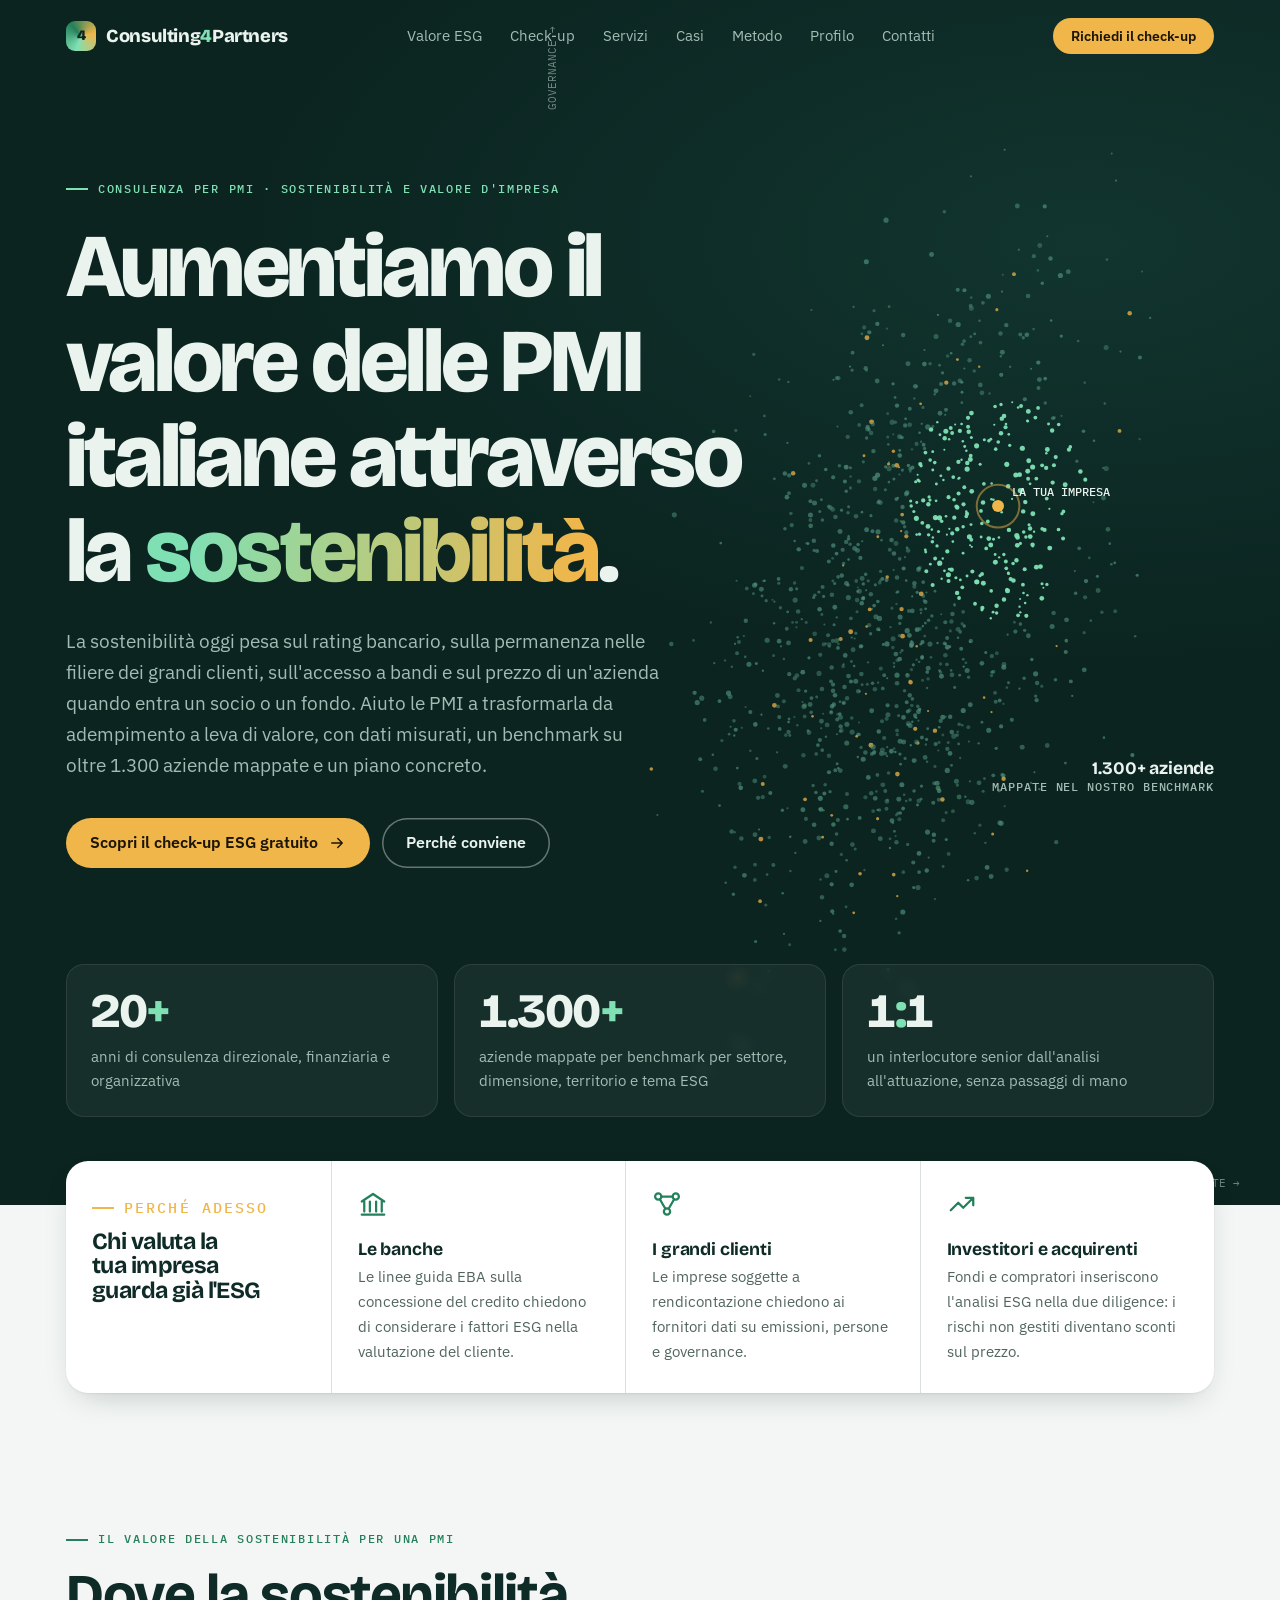
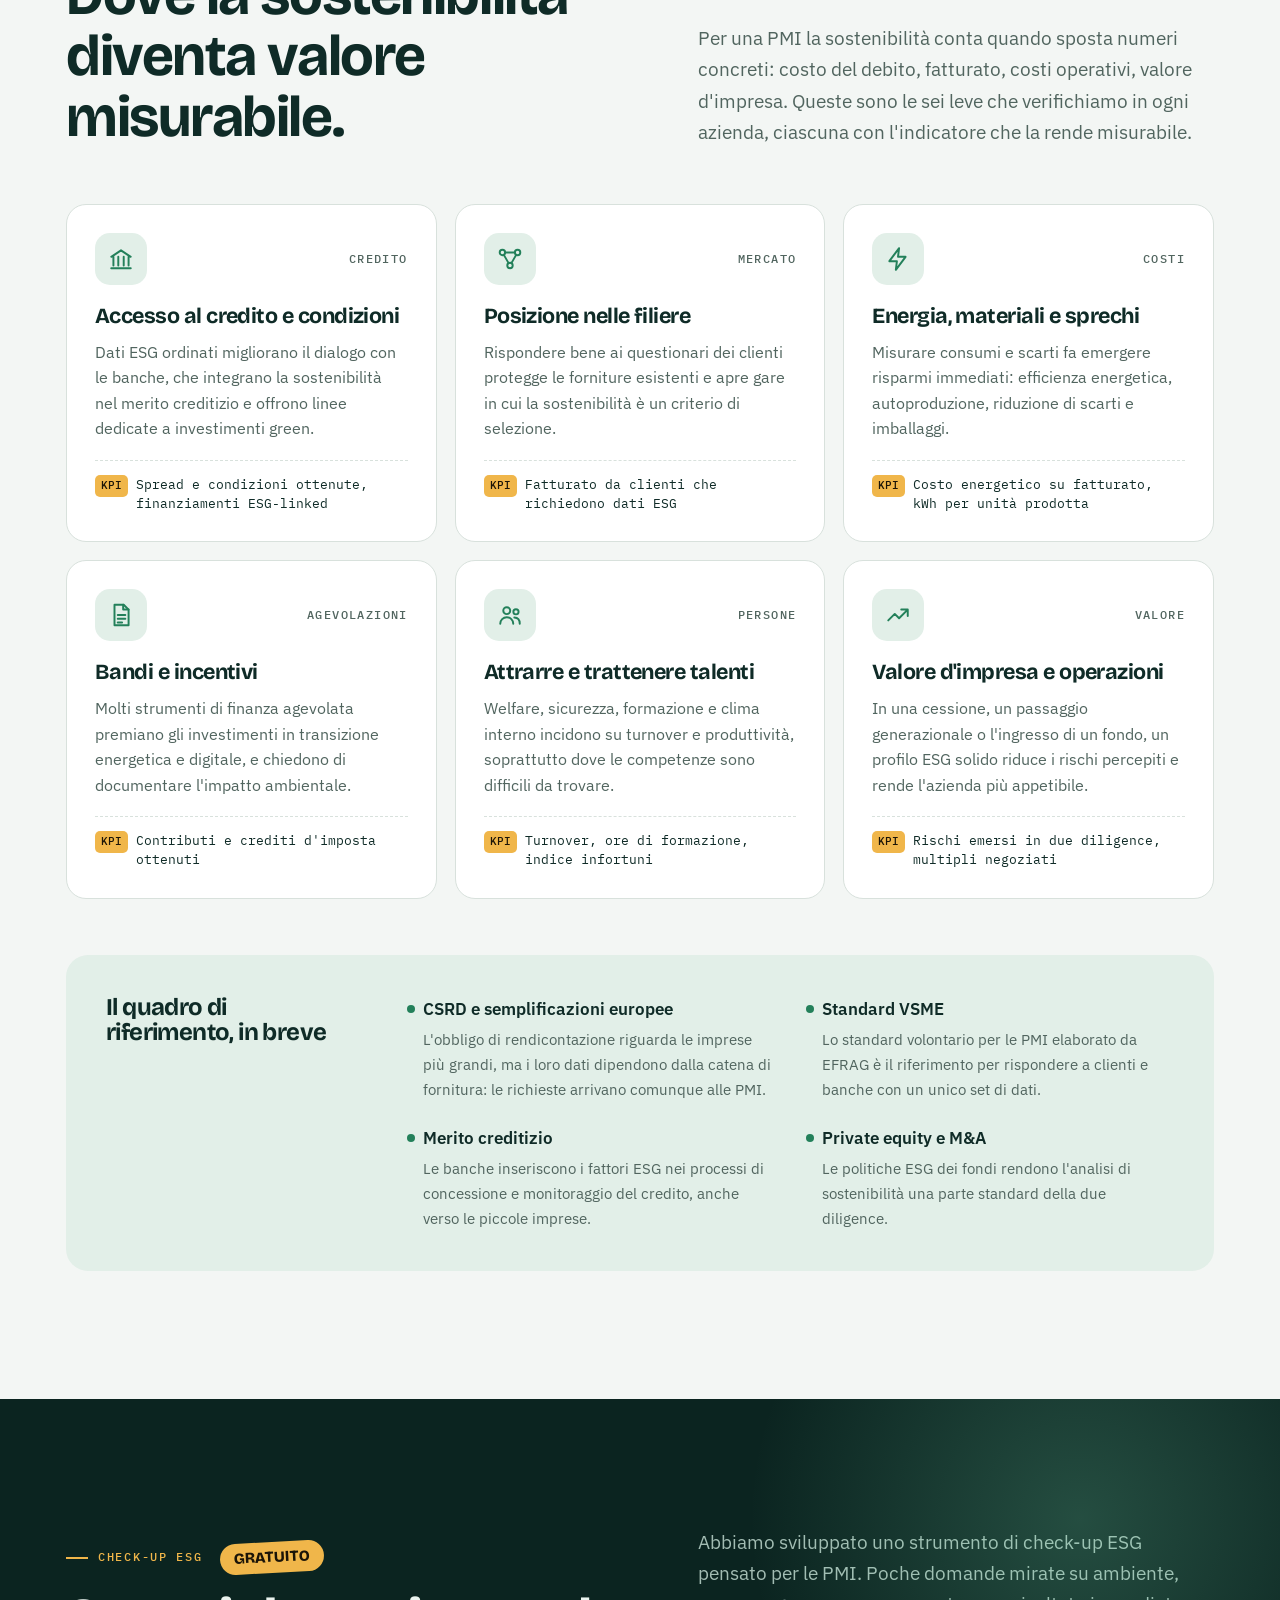
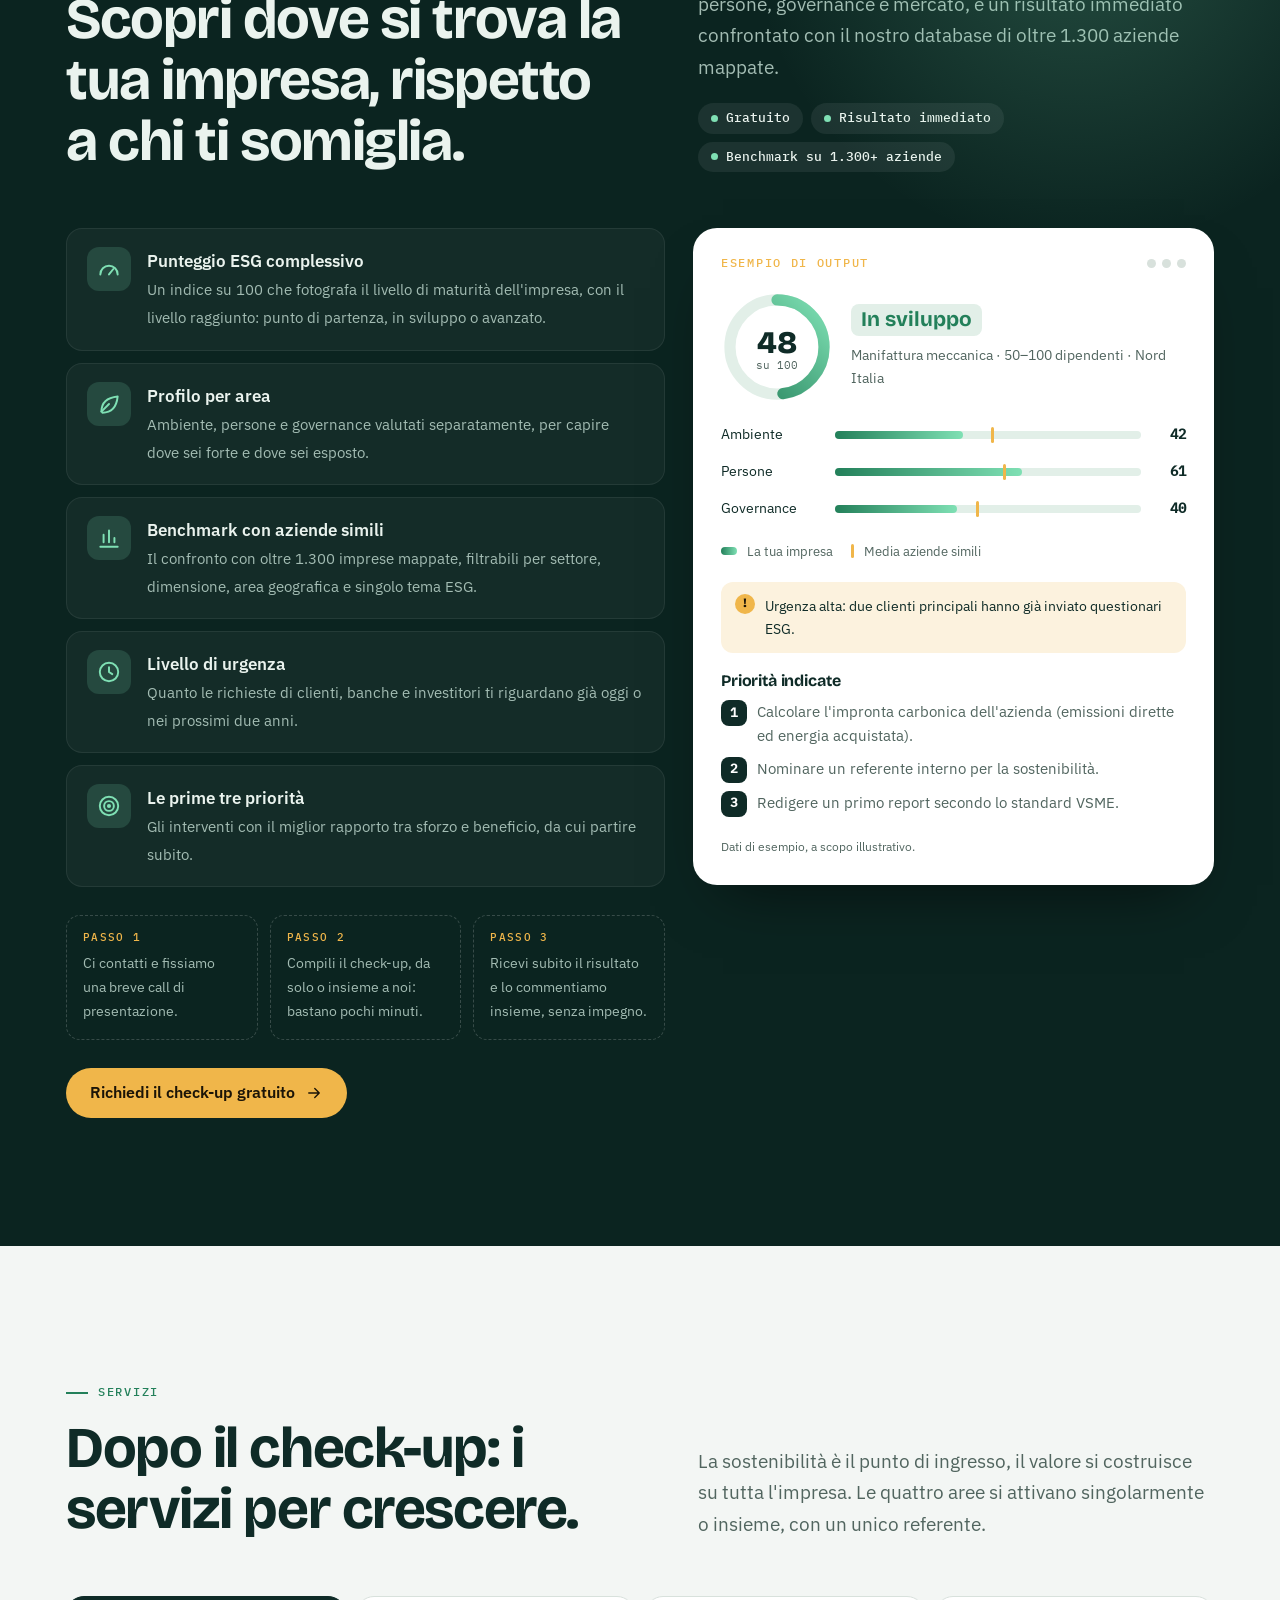
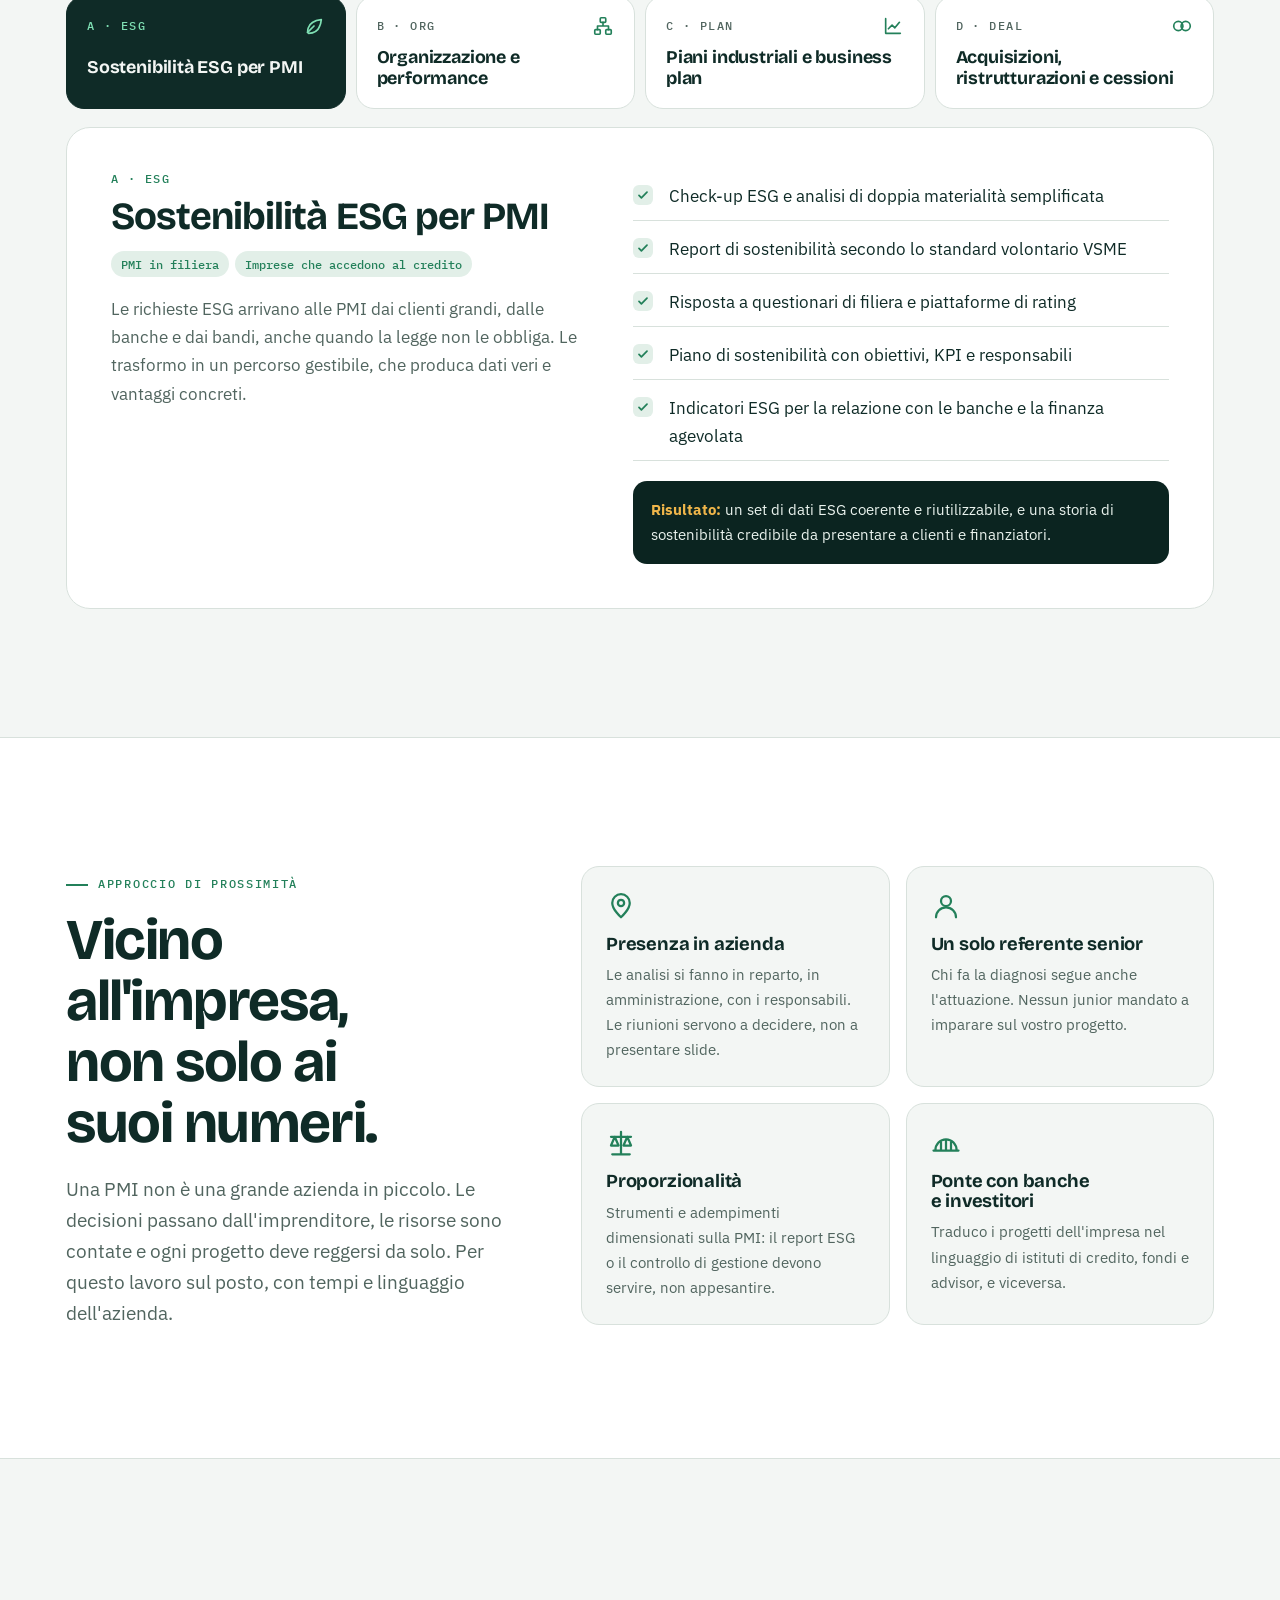
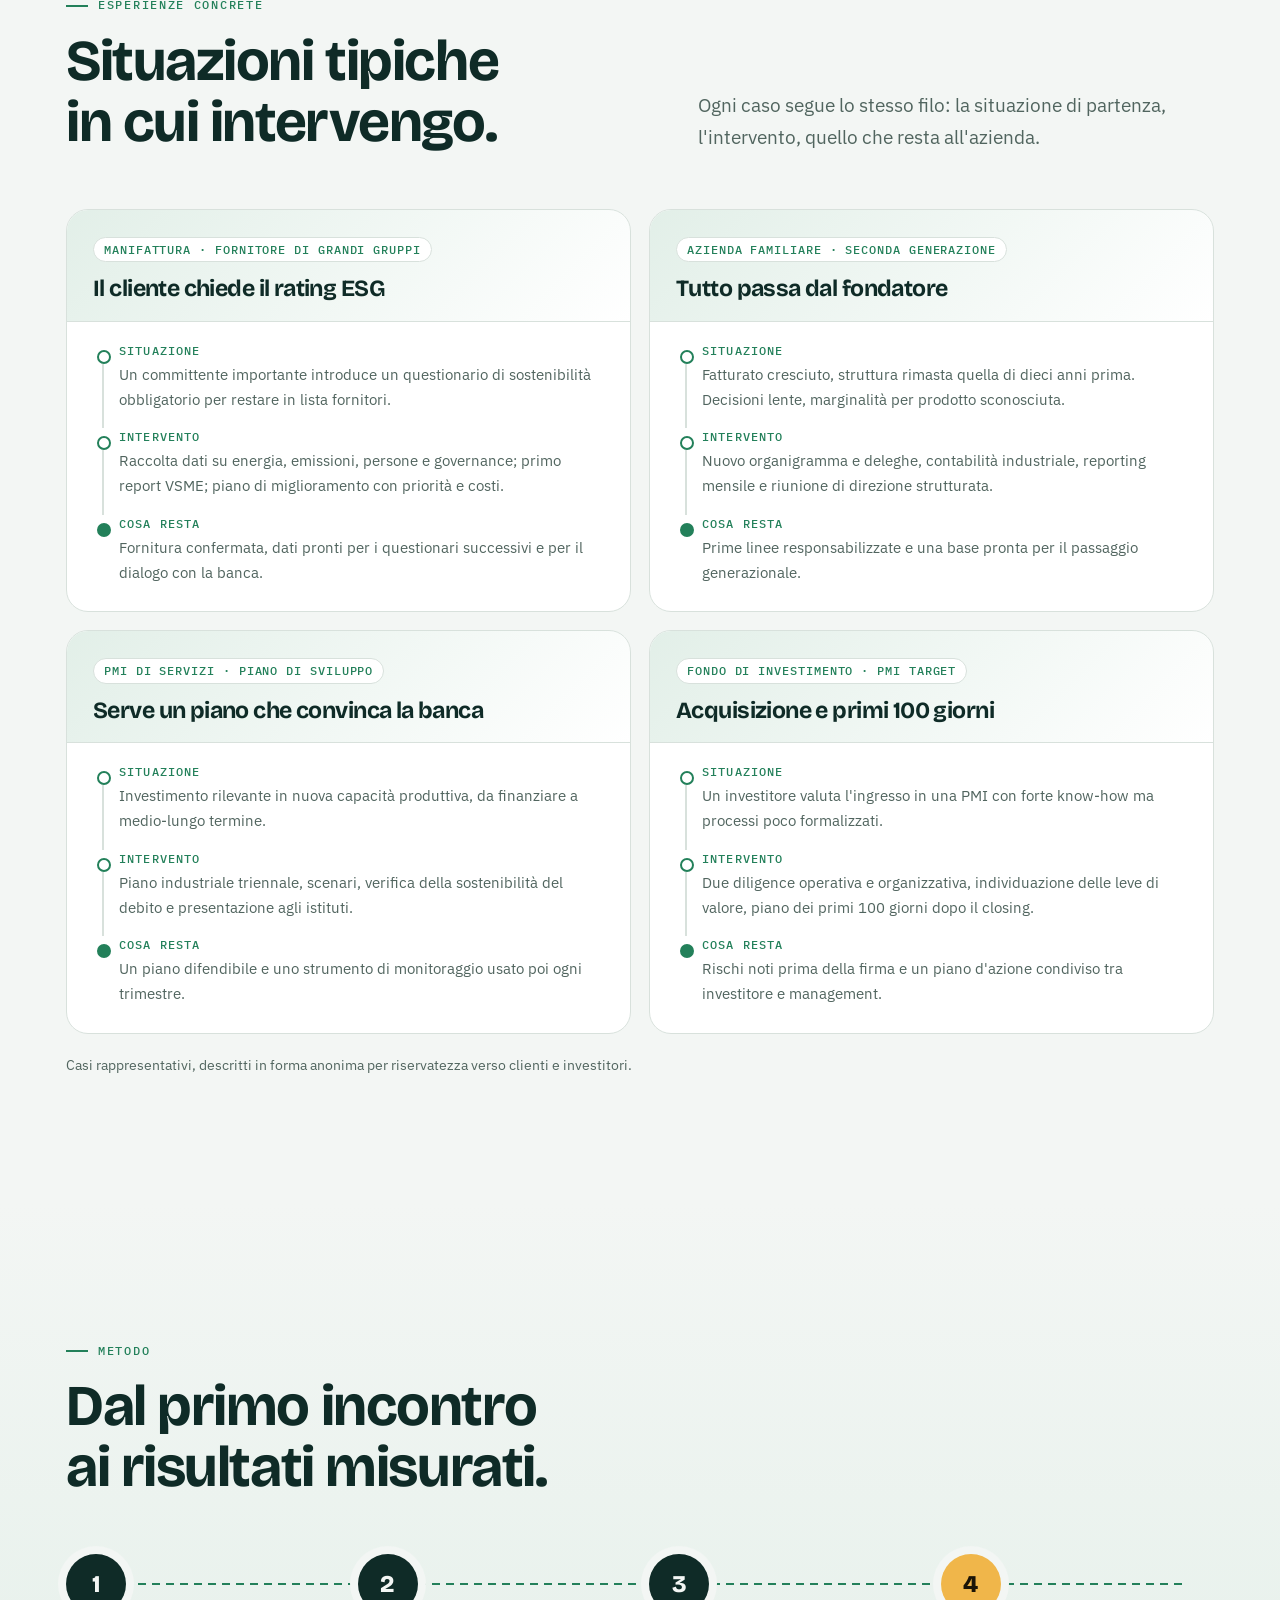
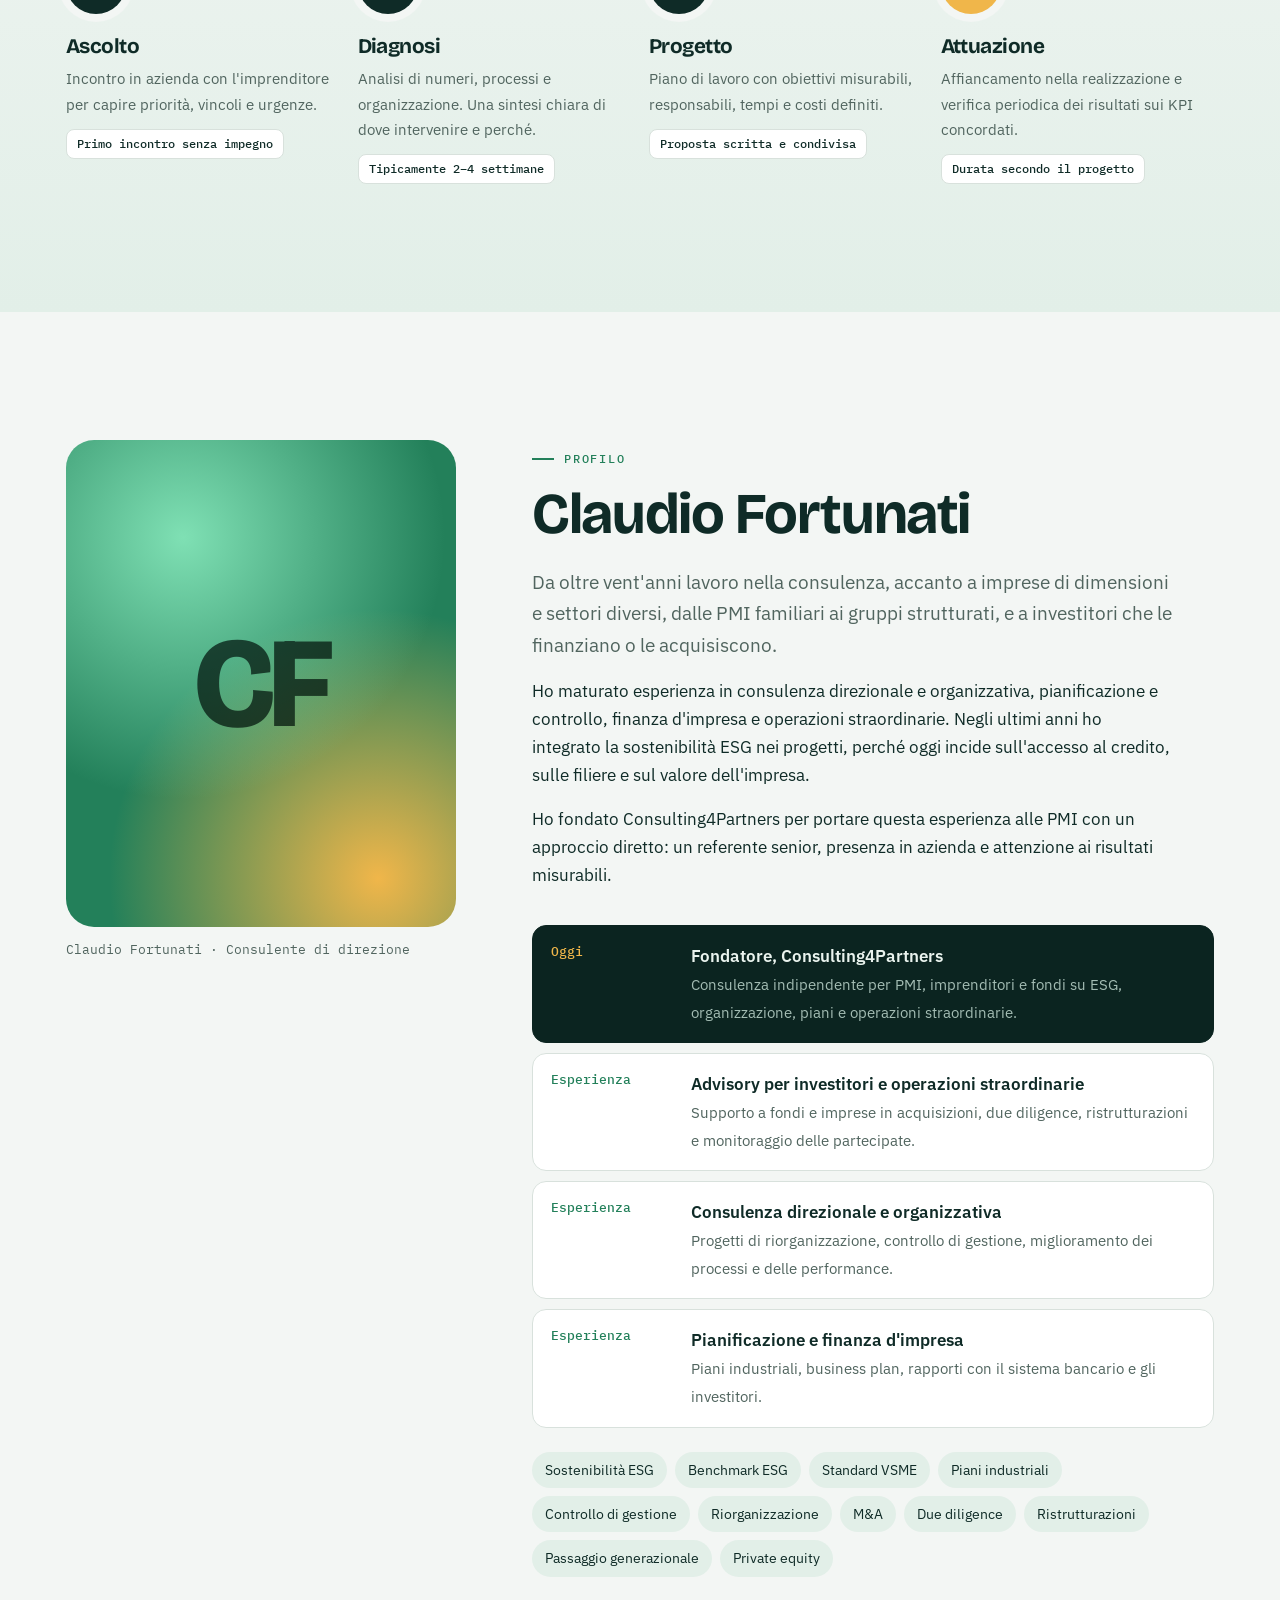
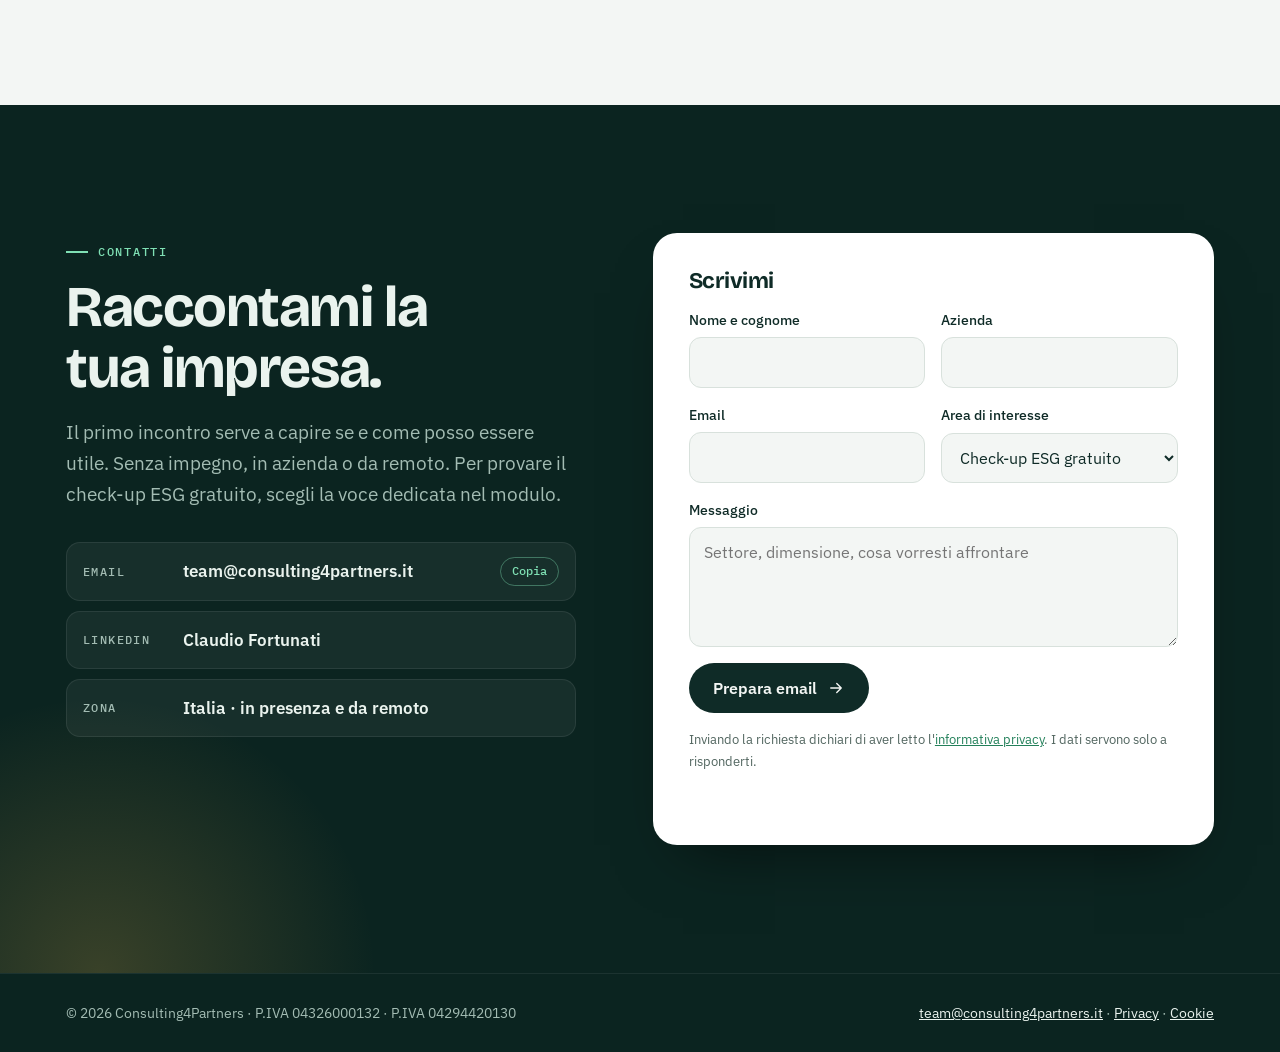
==== commit 28589839: "Sito: pagina privacy e cookie, P.IVA ed email nel piè di pagina, caratteri ospitati in locale (nessu" ====
--- a/sito/index.html
+++ b/sito/index.html
@@ -6,9 +6,7 @@
 <title>Consulting4Partners</title>
 <meta name="claude:viewport-fit-sides" content="cover">
 <meta name="description" content="Claudio Fortunati – consulenza per PMI: aumentiamo il valore delle PMI italiane attraverso la sostenibilità. Check-up ESG gratuito con benchmark su oltre 1.300 aziende, organizzazione, piani industriali, operazioni straordinarie.">
-<link rel="preconnect" href="https://fonts.googleapis.com">
-<link rel="preconnect" href="https://fonts.gstatic.com" crossorigin>
-<link rel="stylesheet" href="https://fonts.googleapis.com/css2?family=Bricolage+Grotesque:opsz,wght@12..96,500;12..96,700;12..96,800&family=IBM+Plex+Sans:wght@400;500;600&family=IBM+Plex+Mono:wght@400;500&display=swap">
+<link rel="stylesheet" href="fonts/fonts.css">
 <style>
 /* Layout: hero scuro a tutta pagina con la "mappa" delle 1.300 aziende, sezioni chiare a card, fasce scure per check-up e contatti; servizi a schede. */
 :root {
@@ -331,11 +329,14 @@
 .f input, .f select, .f textarea { font: 400 1rem/1.4 var(--f-body); color: var(--ink); background: var(--paper); border: 1px solid var(--line); border-radius: 12px; padding: 13px 14px; width: 100%; }
 .f textarea { min-height: 120px; resize: vertical; }
 .f input:focus, .f select:focus, .f textarea:focus { outline: 2px solid var(--moss); outline-offset: 1px; }
+.f .consent { font-size: 0.82rem; color: var(--muted); }
+.f .consent a { color: var(--moss); }
 .f .msg { font-size: 0.9rem; color: var(--moss); min-height: 1.4em; }
 @media (max-width: 860px) { .contact { grid-template-columns: minmax(0,1fr); } }
 @media (max-width: 520px) { .f .row { grid-template-columns: minmax(0,1fr); } }
 
 footer { background: var(--deep); color: var(--on-deep-muted); padding-block: 28px; border-top: 1px solid rgba(255,255,255,.07); font-size: 0.85rem; }
+footer a { color: var(--on-deep); }
 footer .wrap { display: flex; flex-wrap: wrap; justify-content: space-between; gap: 12px; }
 
 /* CTA mobile */
@@ -787,8 +788,7 @@
       <h2 class="h2">Raccontami la tua impresa.</h2>
       <p class="lead">Il primo incontro serve a capire se e come posso essere utile. Senza impegno, in azienda o da remoto. Per provare il check-up ESG gratuito, scegli la voce dedicata nel modulo.</p>
       <div class="direct">
-        <!-- Verificare indirizzo email, telefono e P.IVA prima della pubblicazione -->
-        <div><span class="k">Email</span><span class="v" id="mail">info@consulting4partners.it</span><button class="copy" type="button" data-copy="mail">Copia</button></div>
+        <div><span class="k">Email</span><span class="v" id="mail">team@consulting4partners.it</span><button class="copy" type="button" data-copy="mail">Copia</button></div>
         <div><span class="k">LinkedIn</span><a class="v" href="https://www.linkedin.com/in/claudiofortunati/" target="_blank" rel="noopener">Claudio Fortunati</a></div>
         <div><span class="k">Zona</span><span class="v">Italia · in presenza e da remoto</span></div>
       </div>
@@ -814,6 +814,7 @@
       </div>
       <label for="cf-msg">Messaggio<textarea id="cf-msg" name="message" placeholder="Settore, dimensione, cosa vorresti affrontare"></textarea></label>
       <div><button class="btn dark" type="submit">Prepara email <svg class="ico arr" style="width:18px;height:18px"><use href="#i-arrow"/></svg></button></div>
+      <p class="consent">Inviando la richiesta dichiari di aver letto l'<a href="privacy.html">informativa privacy</a>. I dati servono solo a risponderti.</p>
       <p class="msg" id="cf-out" aria-live="polite"></p>
     </form>
   </div>
@@ -823,8 +824,8 @@
 
 <footer>
   <div class="wrap">
-    <span>© 2026 Consulting4Partners · Claudio Fortunati · P.IVA da inserire</span>
-    <span>Consulenza per PMI · ESG · Organizzazione · Piani industriali · M&amp;A</span>
+    <span>© 2026 Consulting4Partners · P.IVA 04326000132 · P.IVA 04294420130</span>
+    <span><a href="mailto:team@consulting4partners.it">team@consulting4partners.it</a> · <a href="privacy.html">Privacy</a> · <a href="privacy.html#cookie">Cookie</a></span>
   </div>
 </footer>
 
--- a/sito/fonts/fonts.css
+++ b/sito/fonts/fonts.css
@@ -0,0 +1,5 @@
+/* Caratteri ospitati sul sito (licenza SIL Open Font License, vedi i file OFL) */
+@font-face { font-family: "Bricolage Grotesque"; src: url("bricolage-grotesque.woff") format("woff"); font-weight: 200 800; font-style: normal; font-display: swap; }
+@font-face { font-family: "IBM Plex Sans"; src: url("ibm-plex-sans.woff") format("woff"); font-weight: 100 700; font-style: normal; font-display: swap; }
+@font-face { font-family: "IBM Plex Mono"; src: url("ibm-plex-mono-400.woff") format("woff"); font-weight: 400; font-style: normal; font-display: swap; }
+@font-face { font-family: "IBM Plex Mono"; src: url("ibm-plex-mono-500.woff") format("woff"); font-weight: 500; font-style: normal; font-display: swap; }
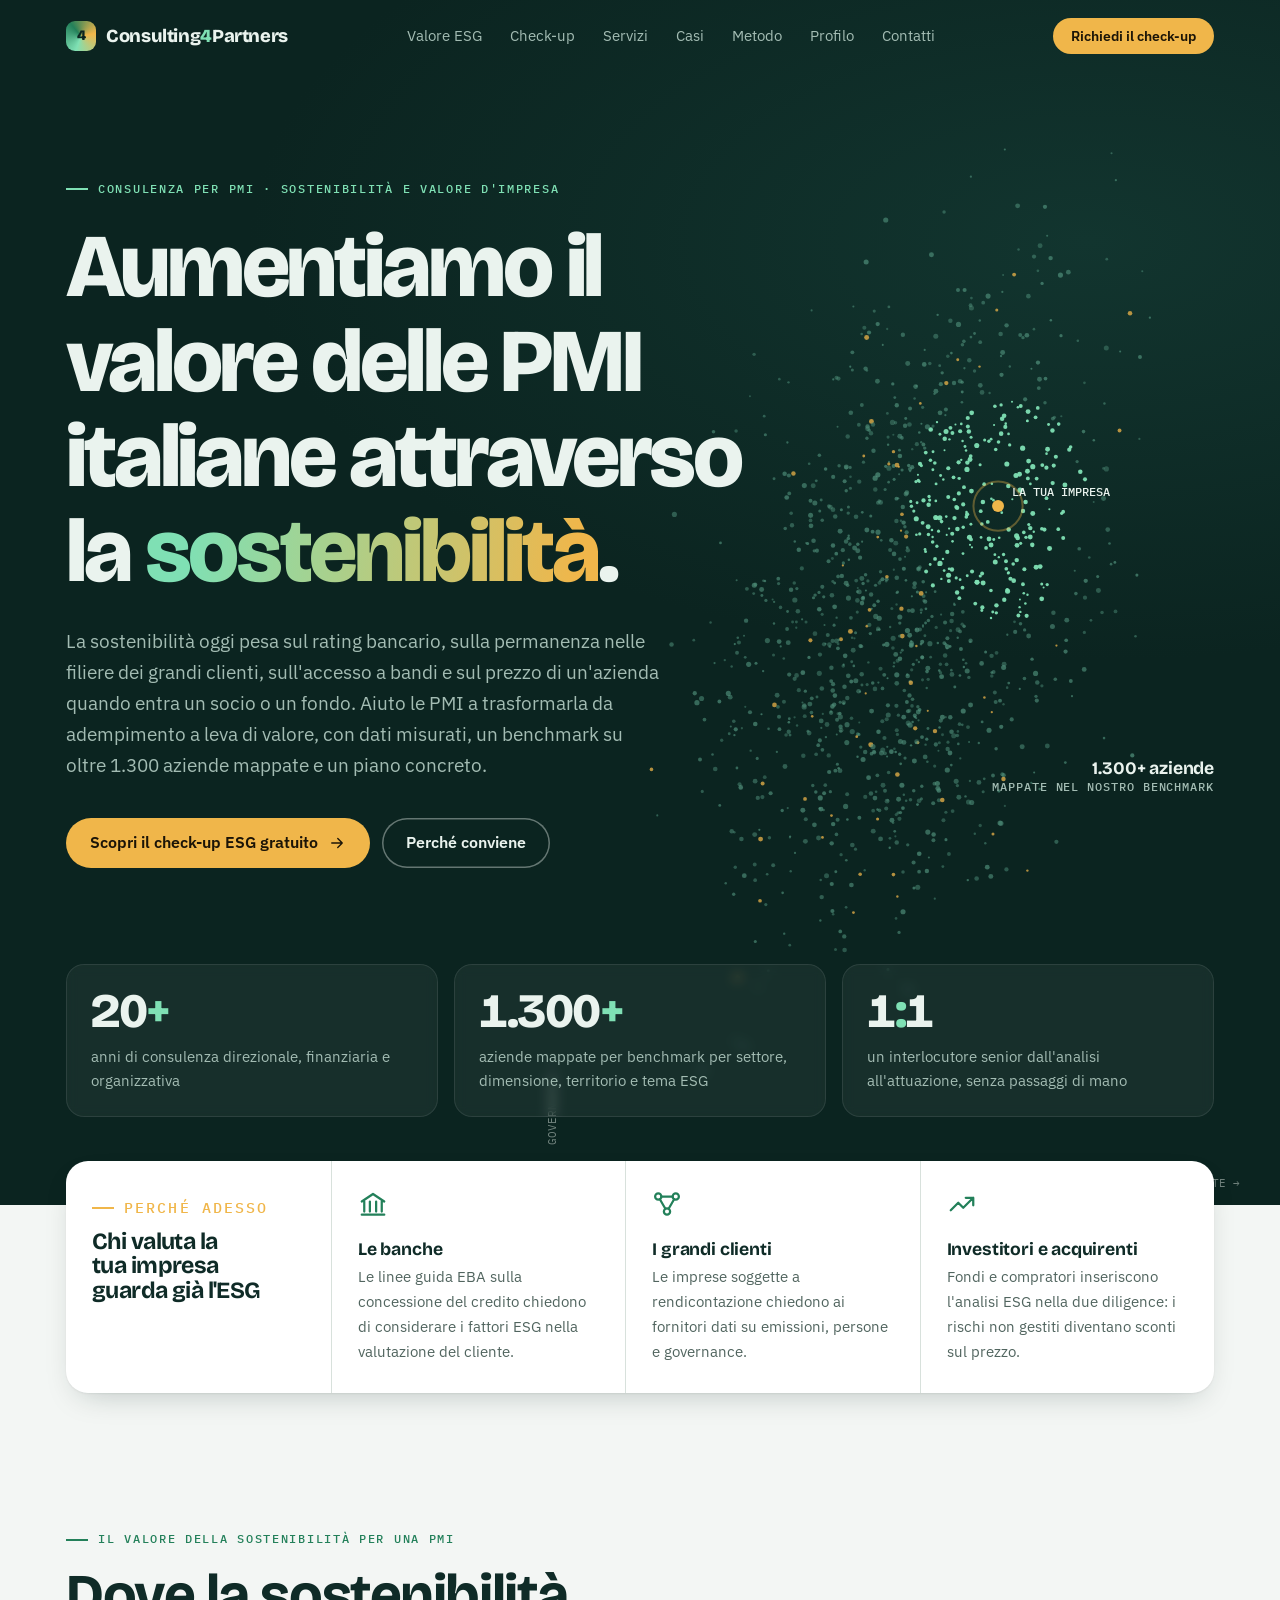
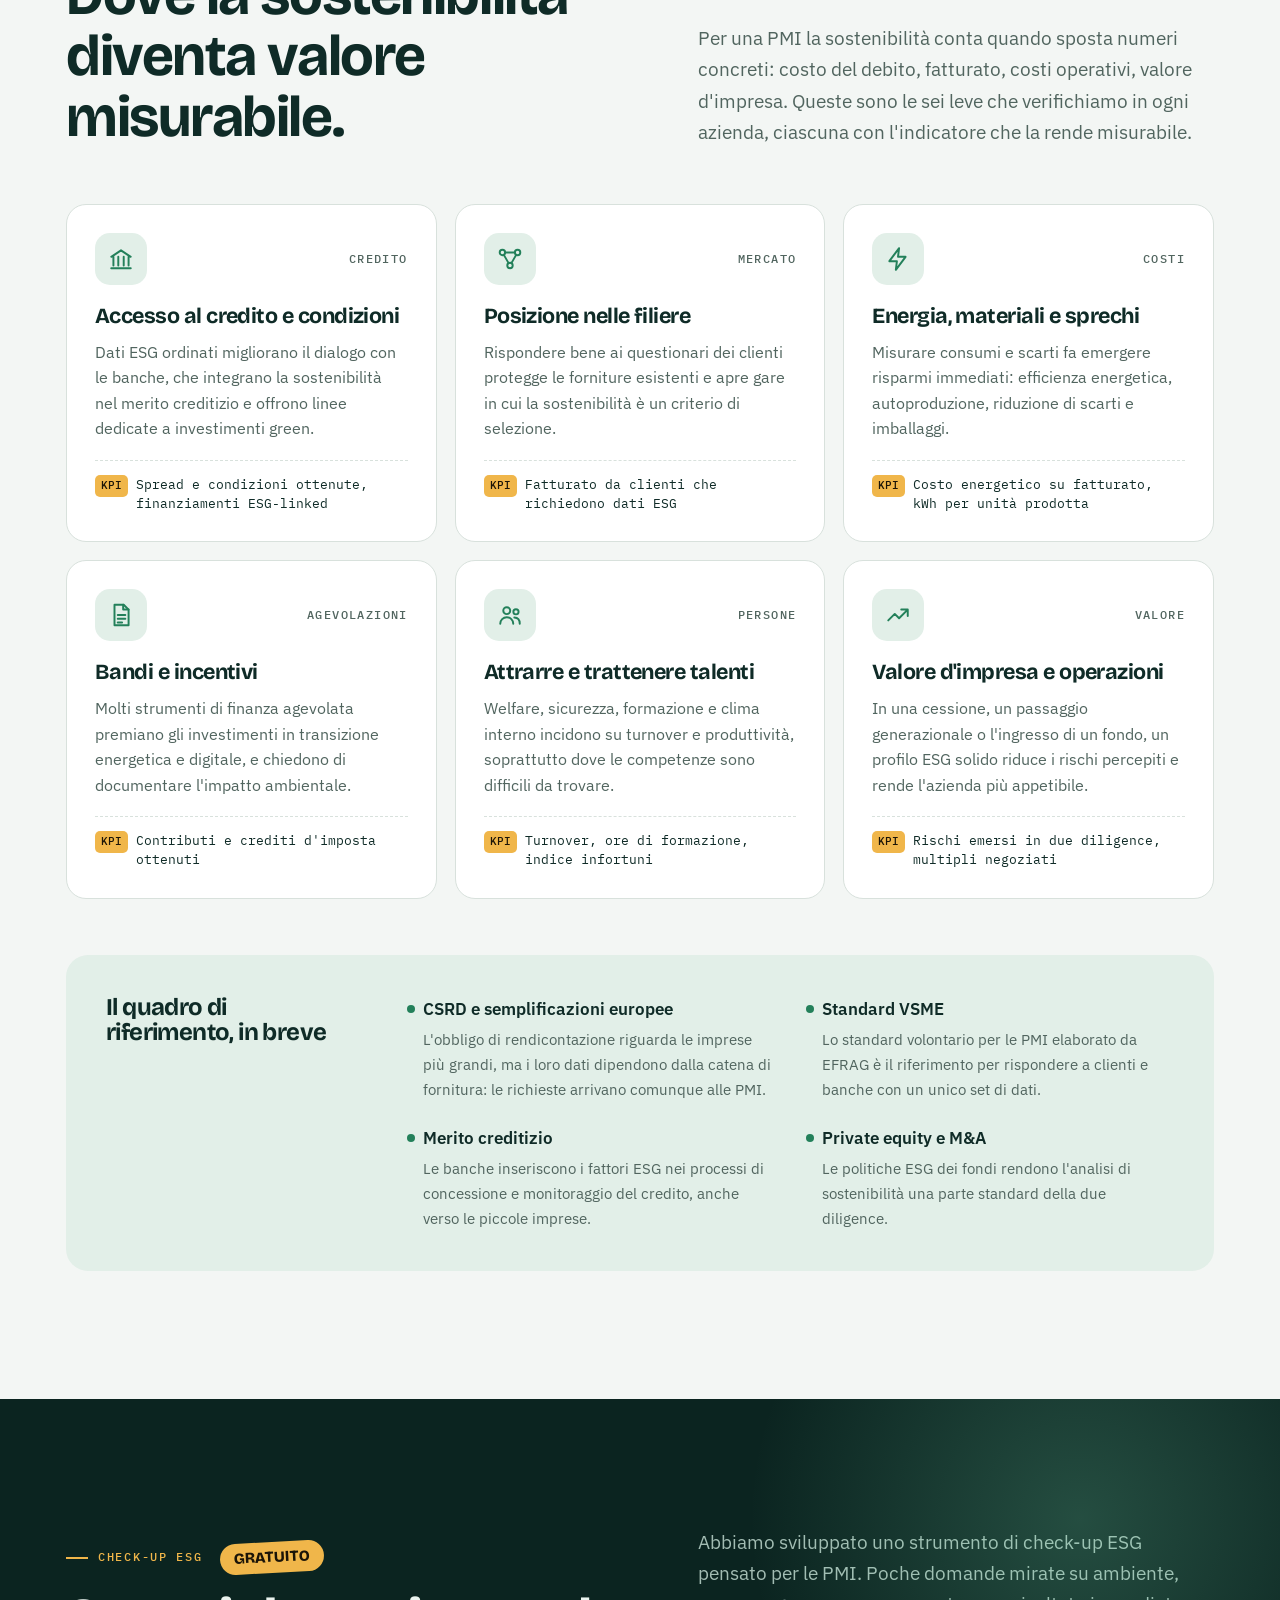
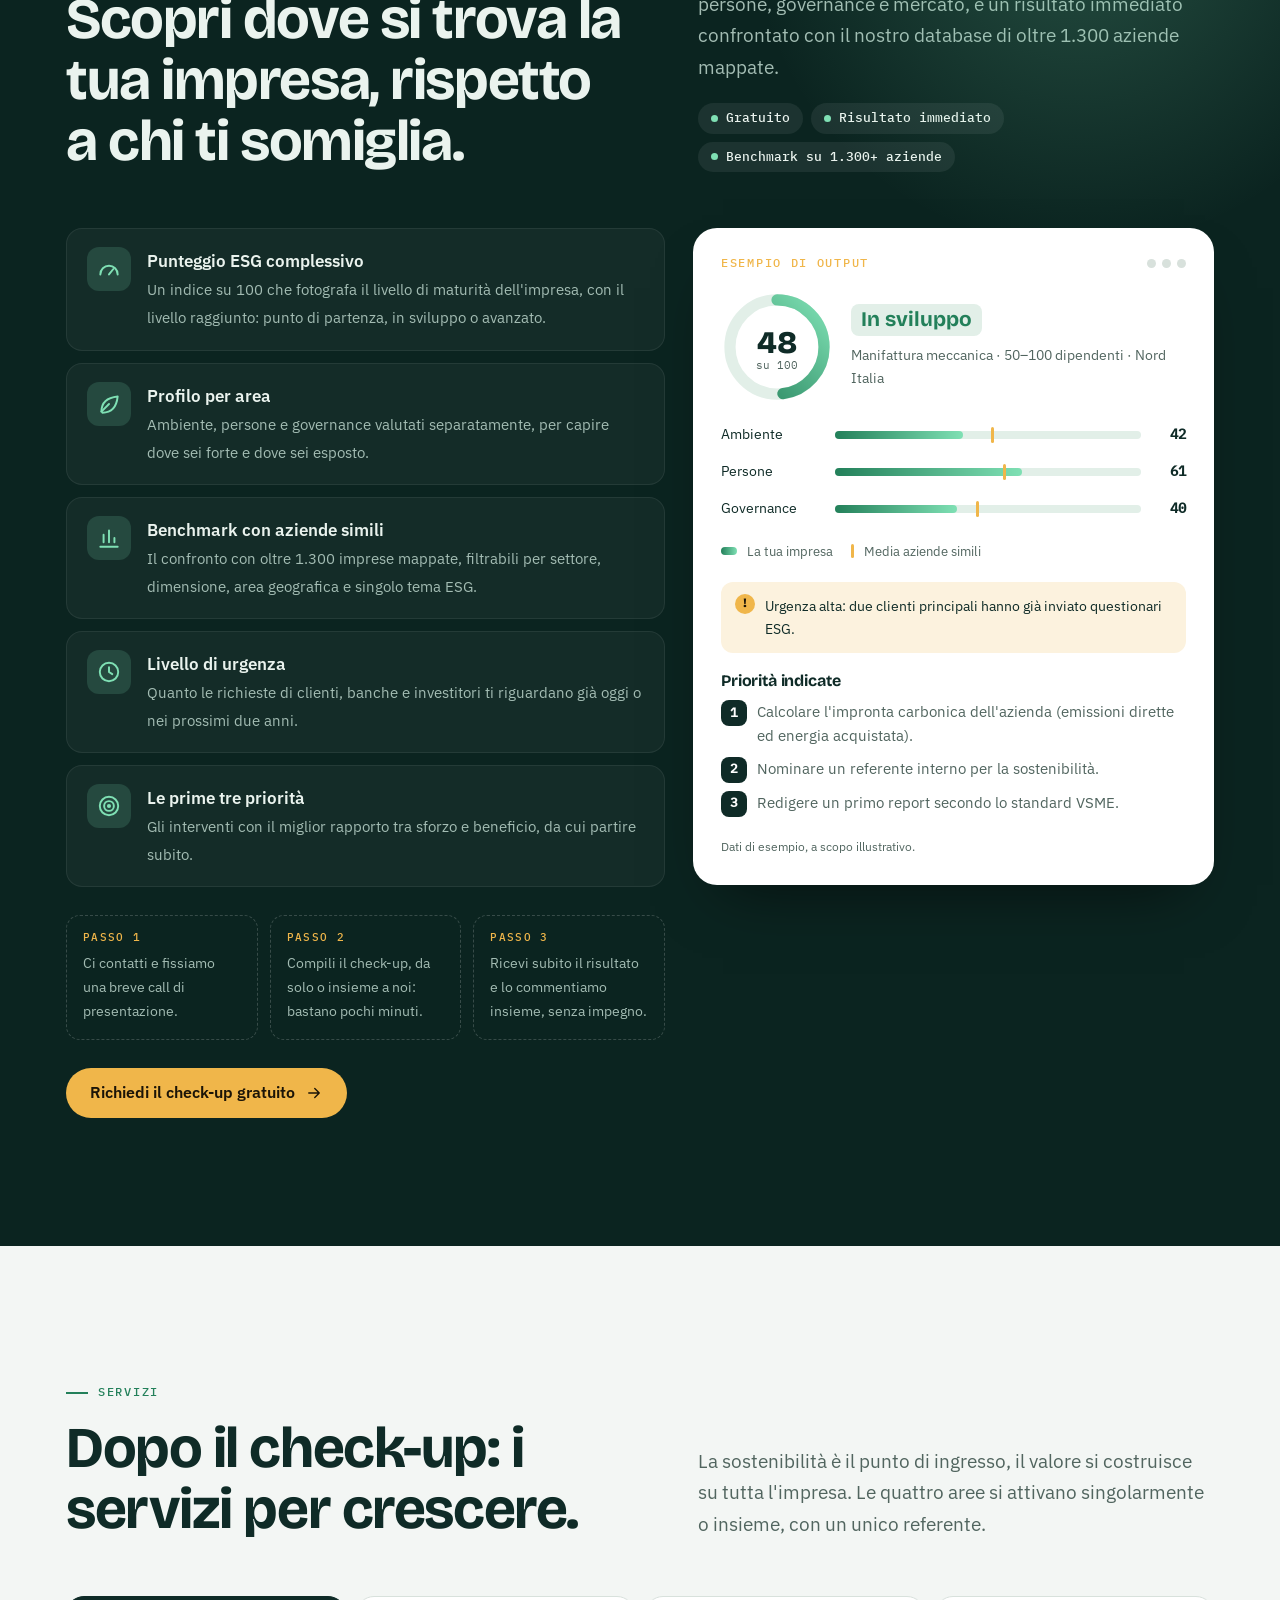
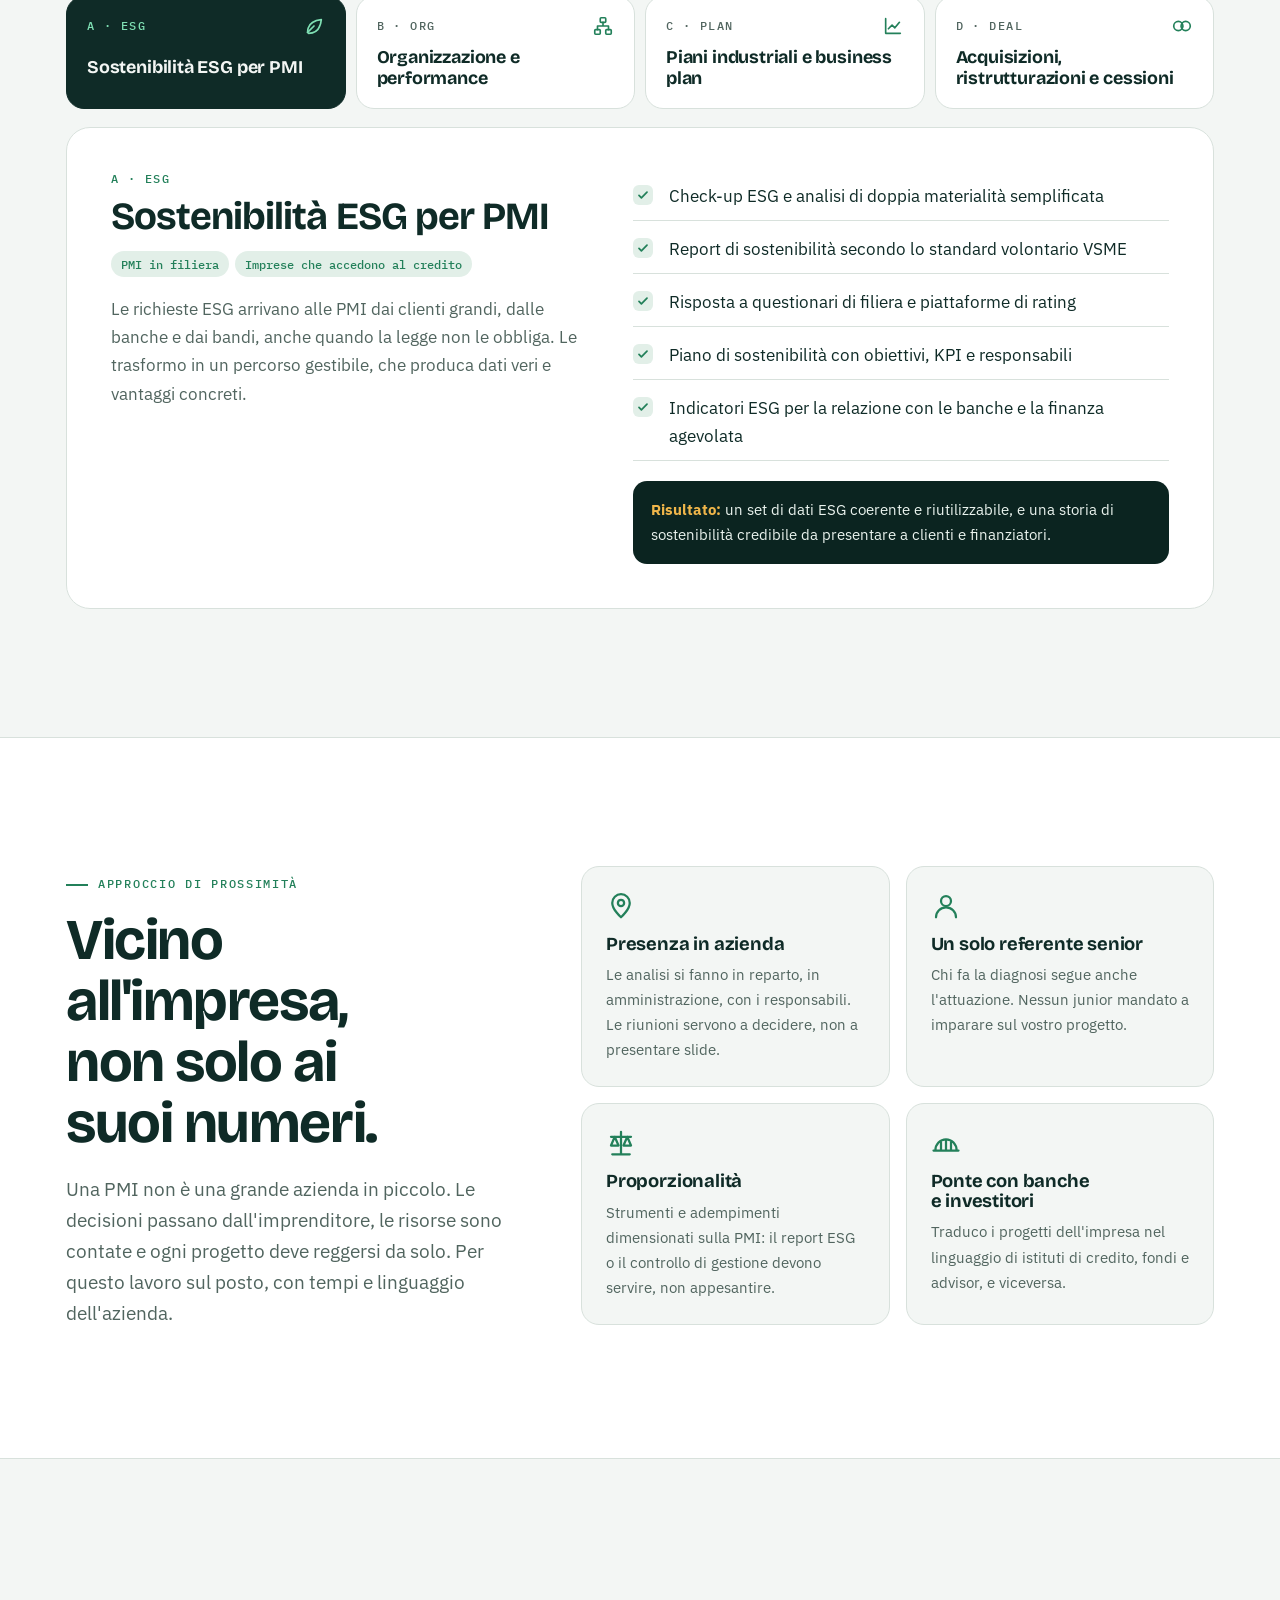
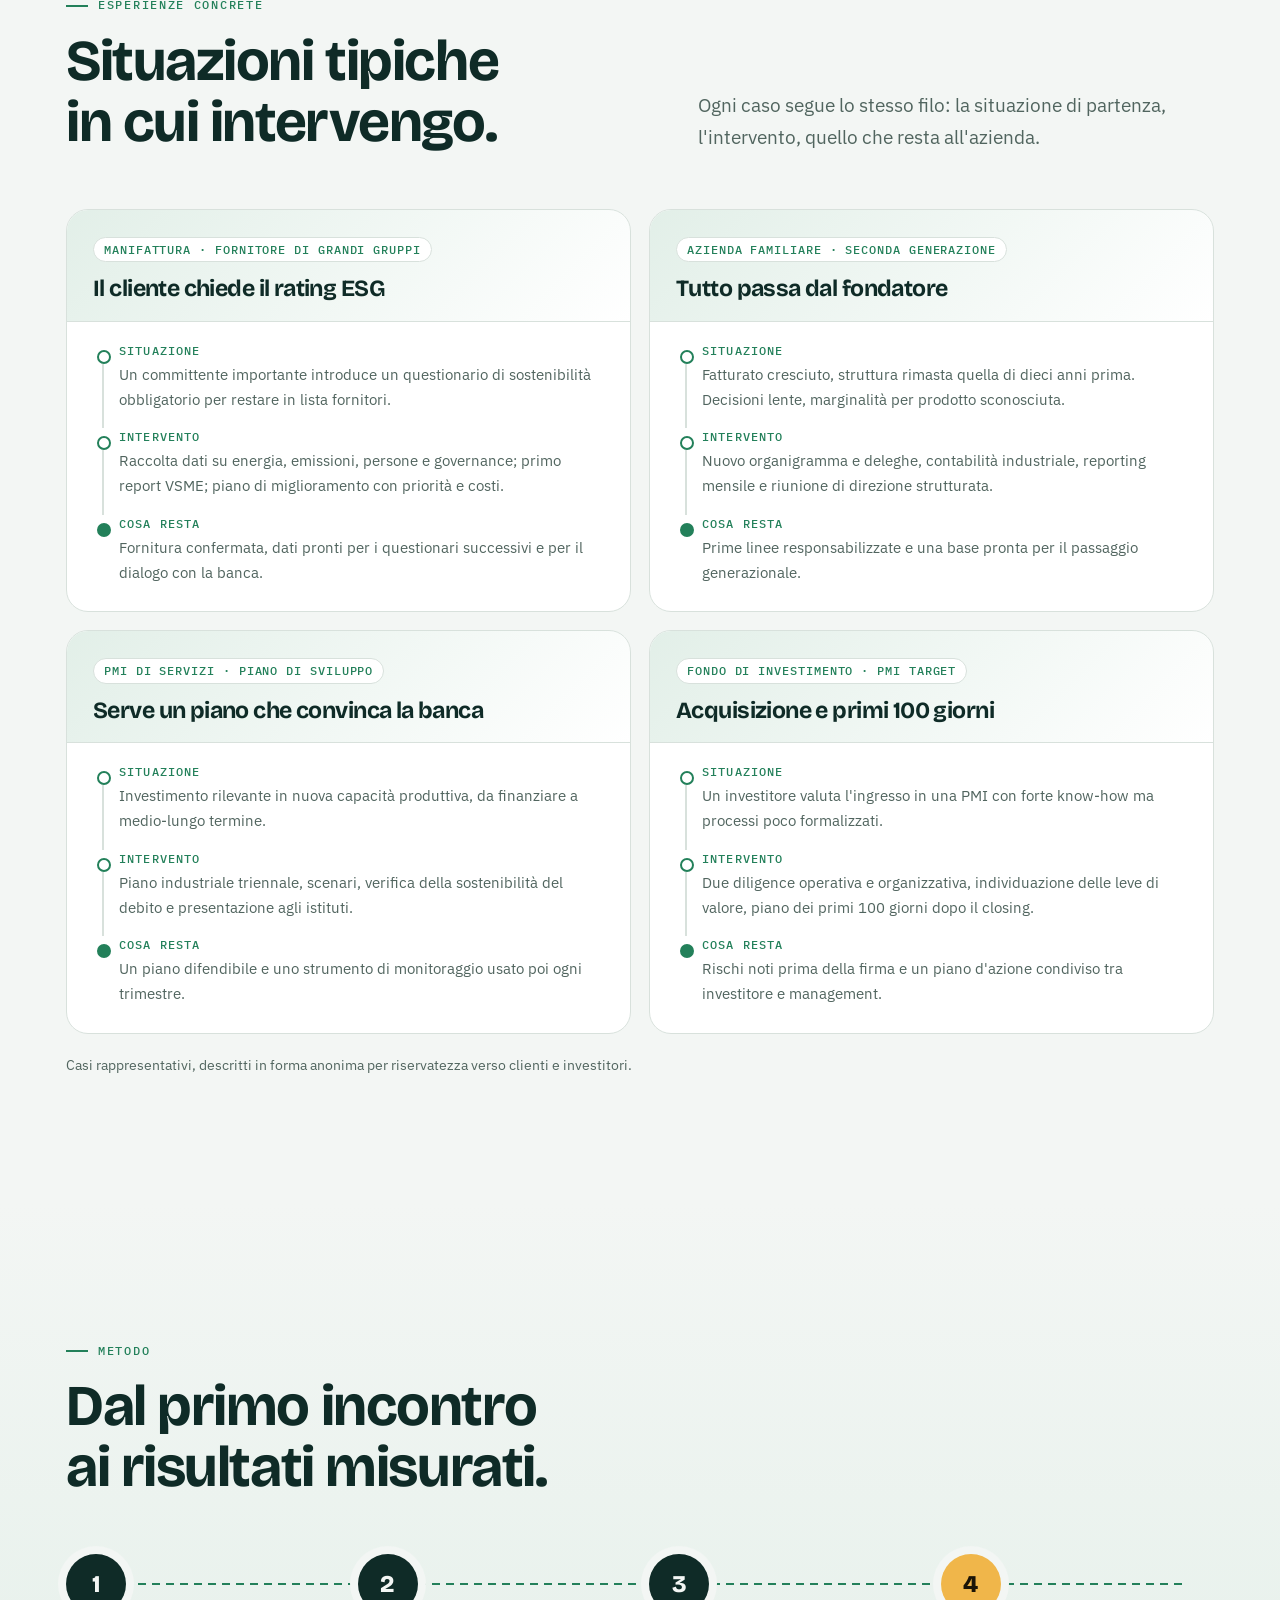
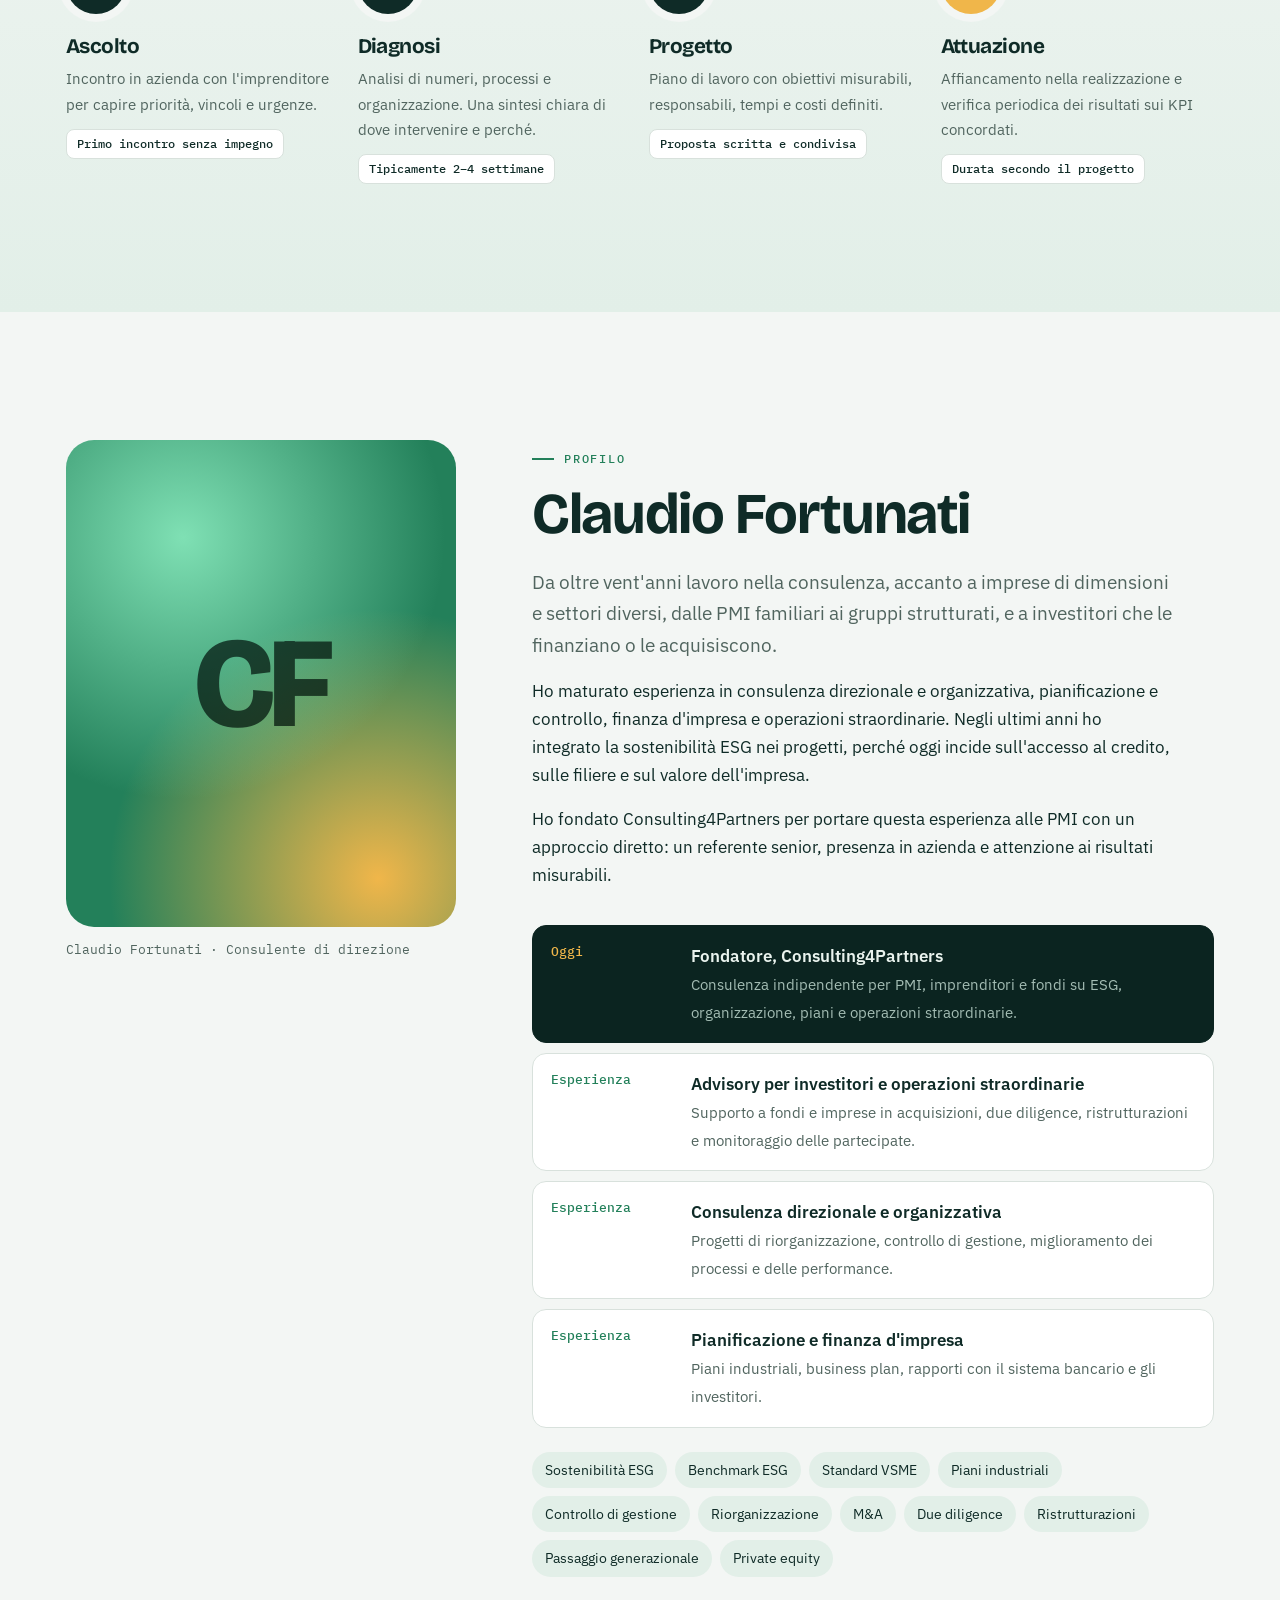
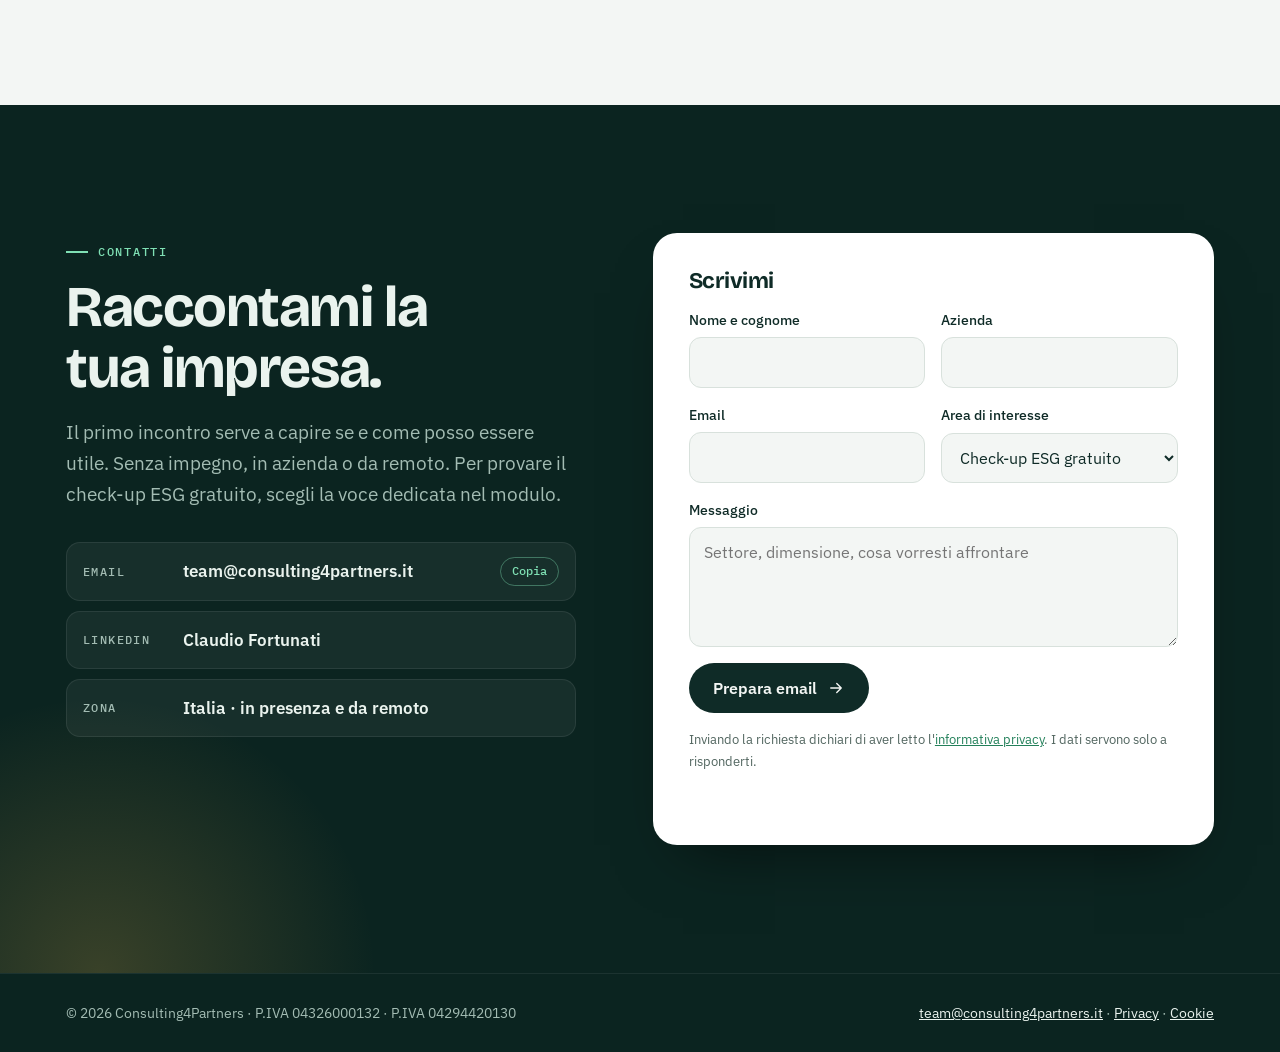
==== commit c7979d59: "Sito: versione per WordPress (blocco HTML personalizzato) e etichetta della mappa spostata Co-Author" ====
--- a/sito/index.html
+++ b/sito/index.html
@@ -947,7 +947,7 @@
     ctx.fillText('LA TUA IMPRESA', mx + 14, my - 10);
     ctx.fillStyle = 'rgba(234,243,238,.45)'; ctx.font = '400 11px "IBM Plex Mono", monospace';
     ctx.fillText('AMBIENTE →', W - 110, H - 18);
-    ctx.save(); ctx.translate(18, 110); ctx.rotate(-Math.PI / 2); ctx.fillText('GOVERNANCE →', 0, 0); ctx.restore();
+    ctx.save(); ctx.translate(18, H - 60); ctx.rotate(-Math.PI / 2); ctx.fillText('GOVERNANCE →', 0, 0); ctx.restore();
     if (!reduce) requestAnimationFrame(draw);
   }
   size(); addEventListener('resize', size); requestAnimationFrame(draw);
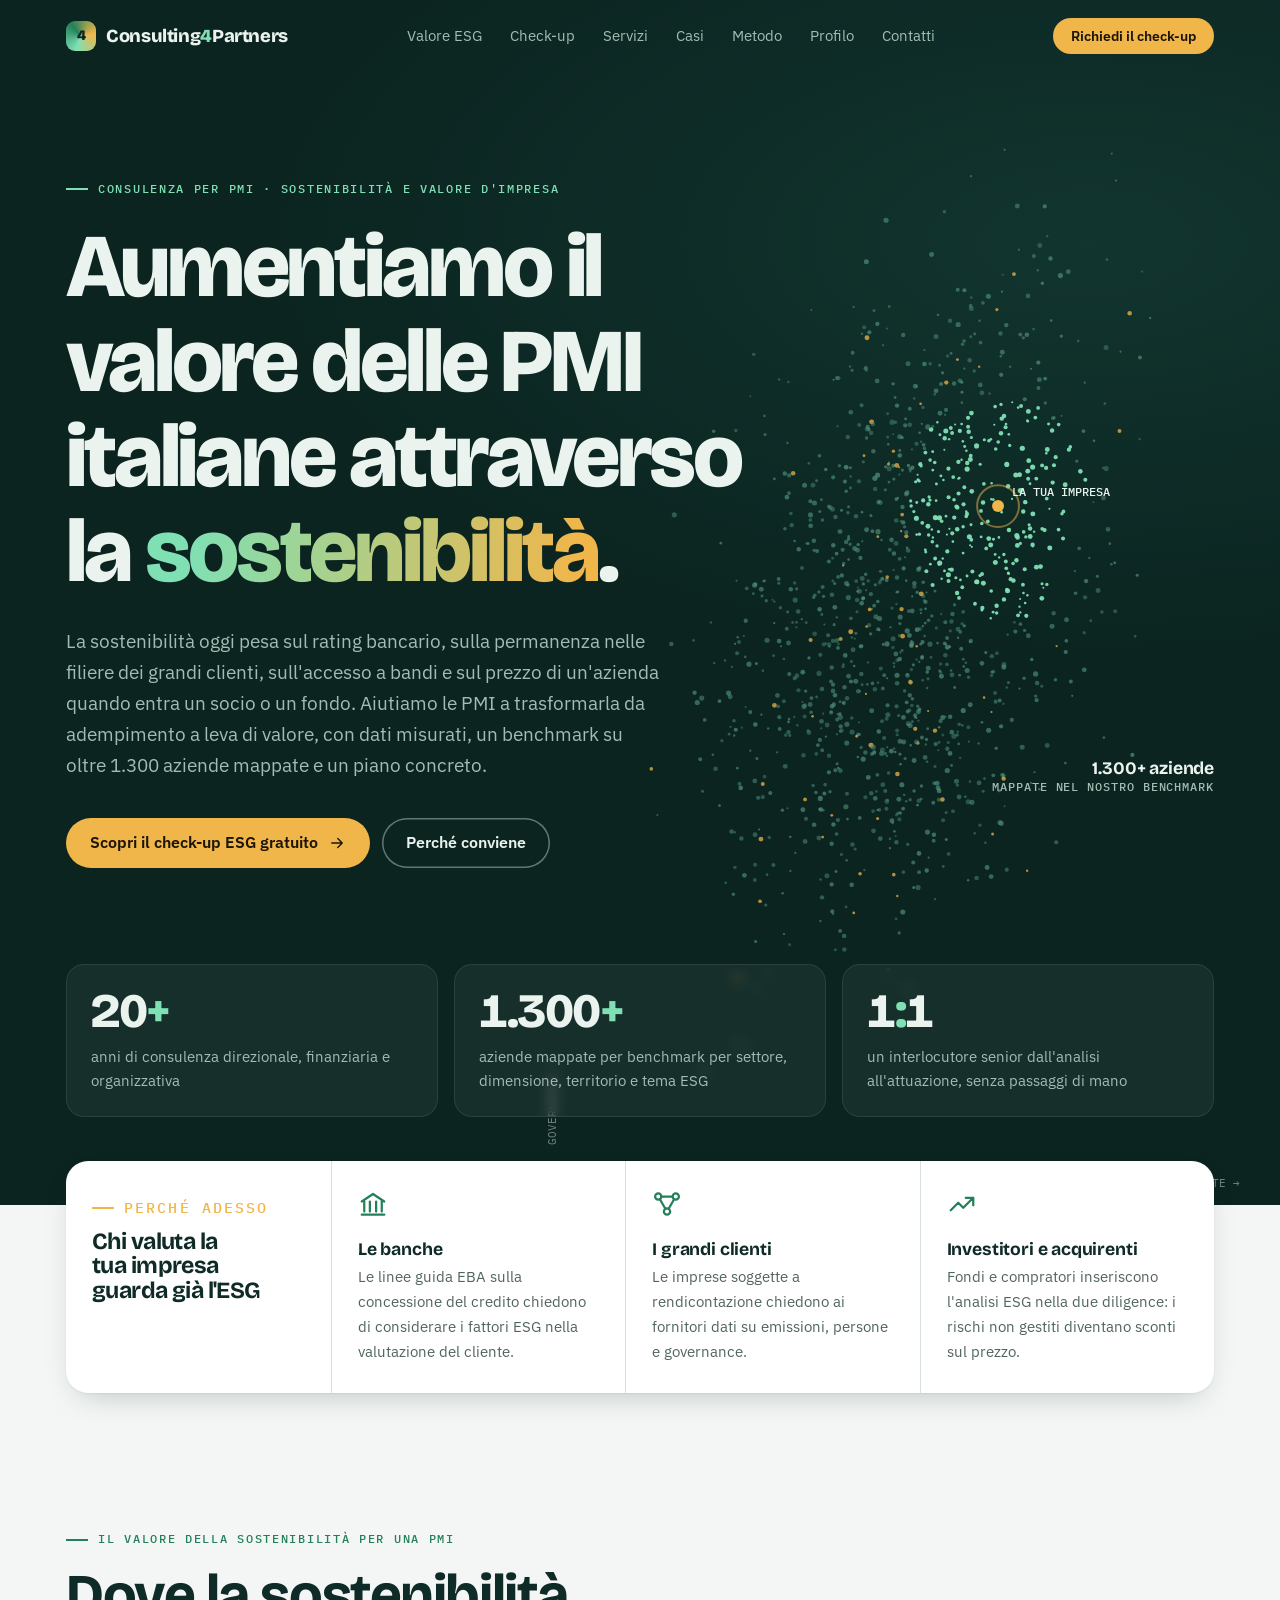
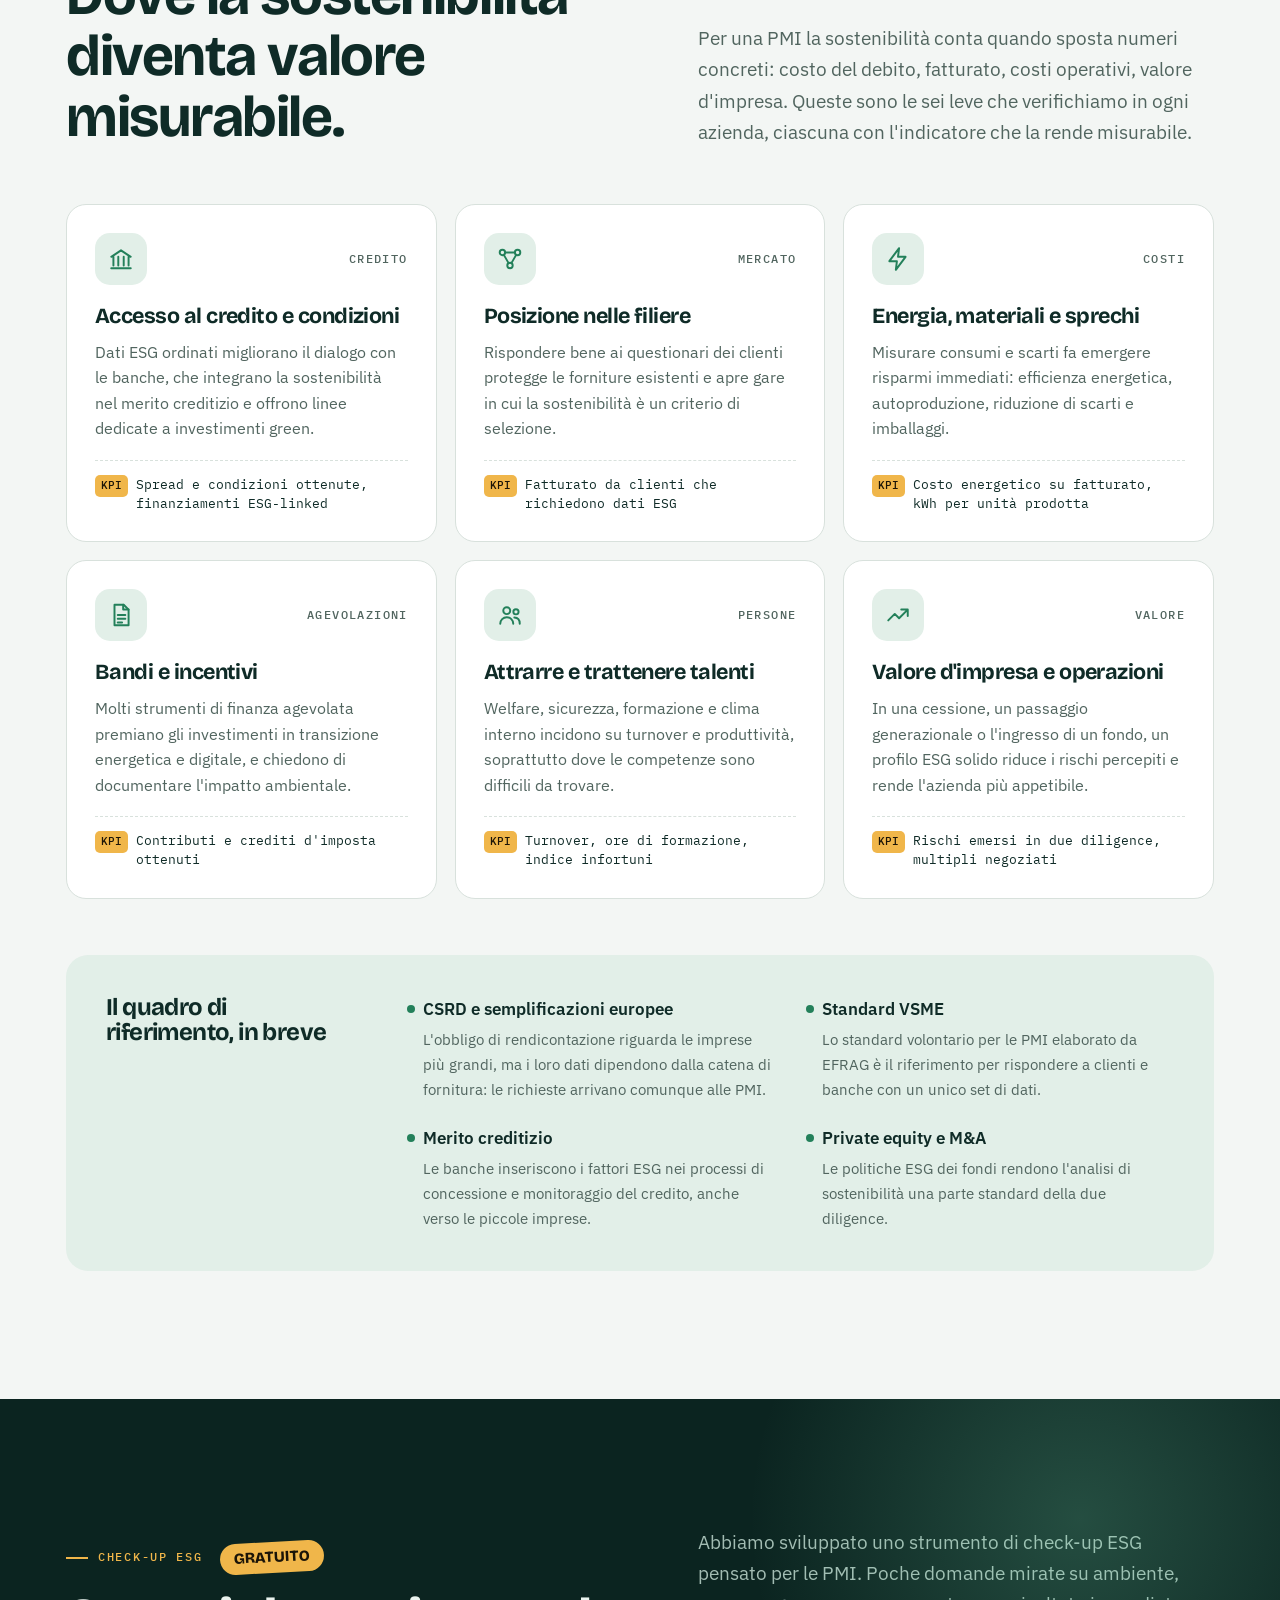
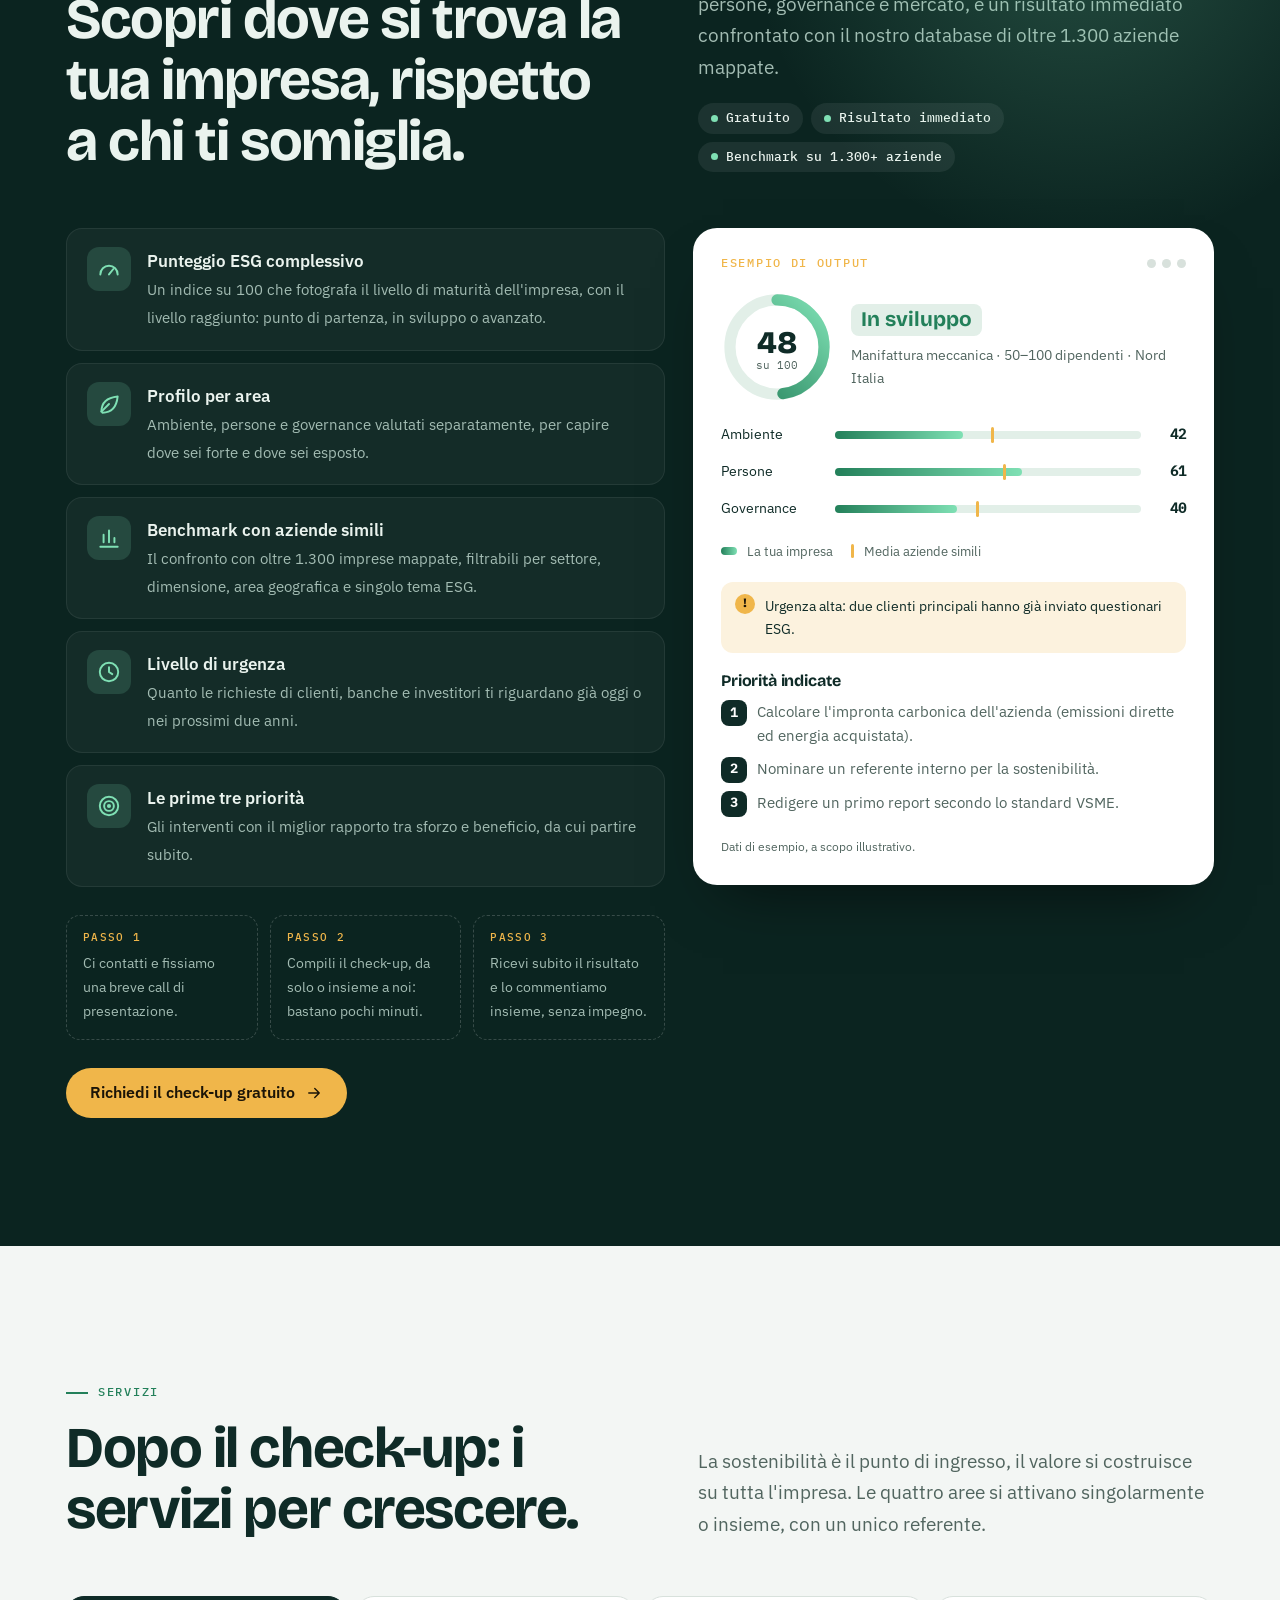
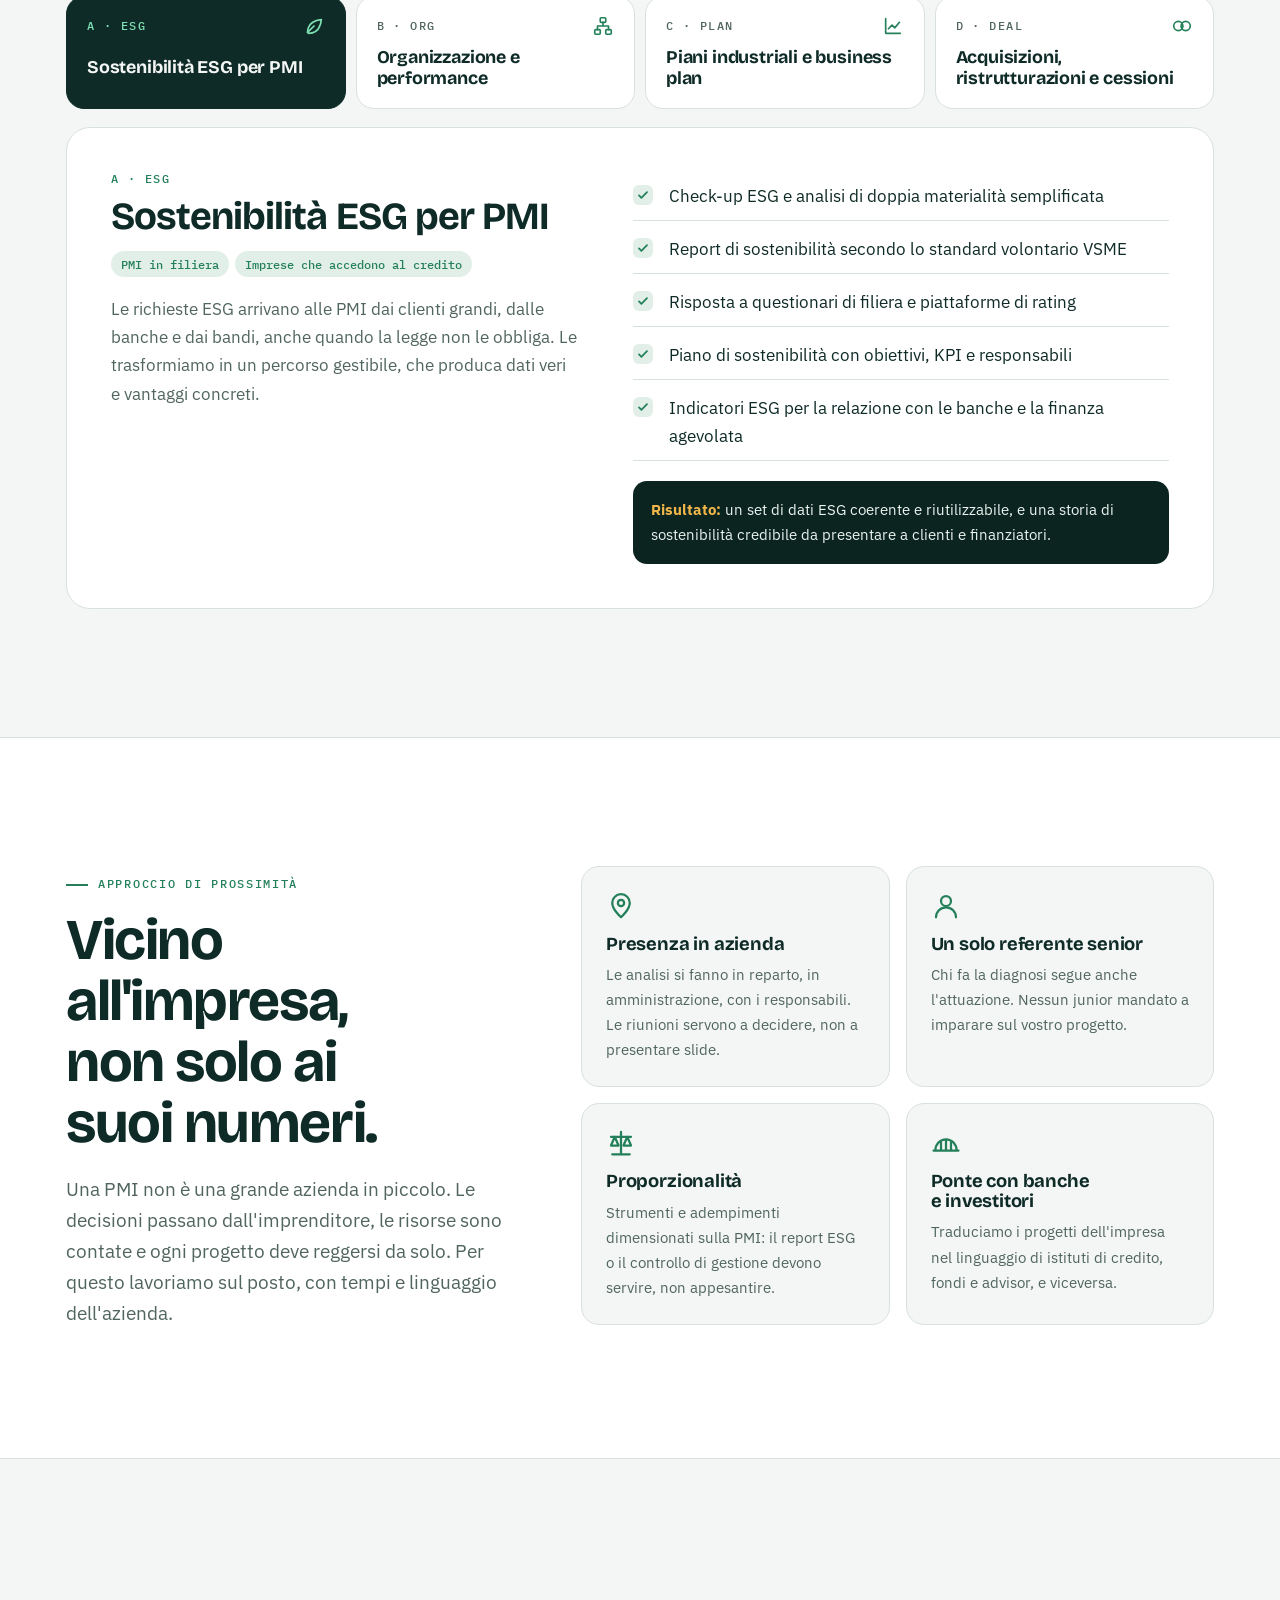
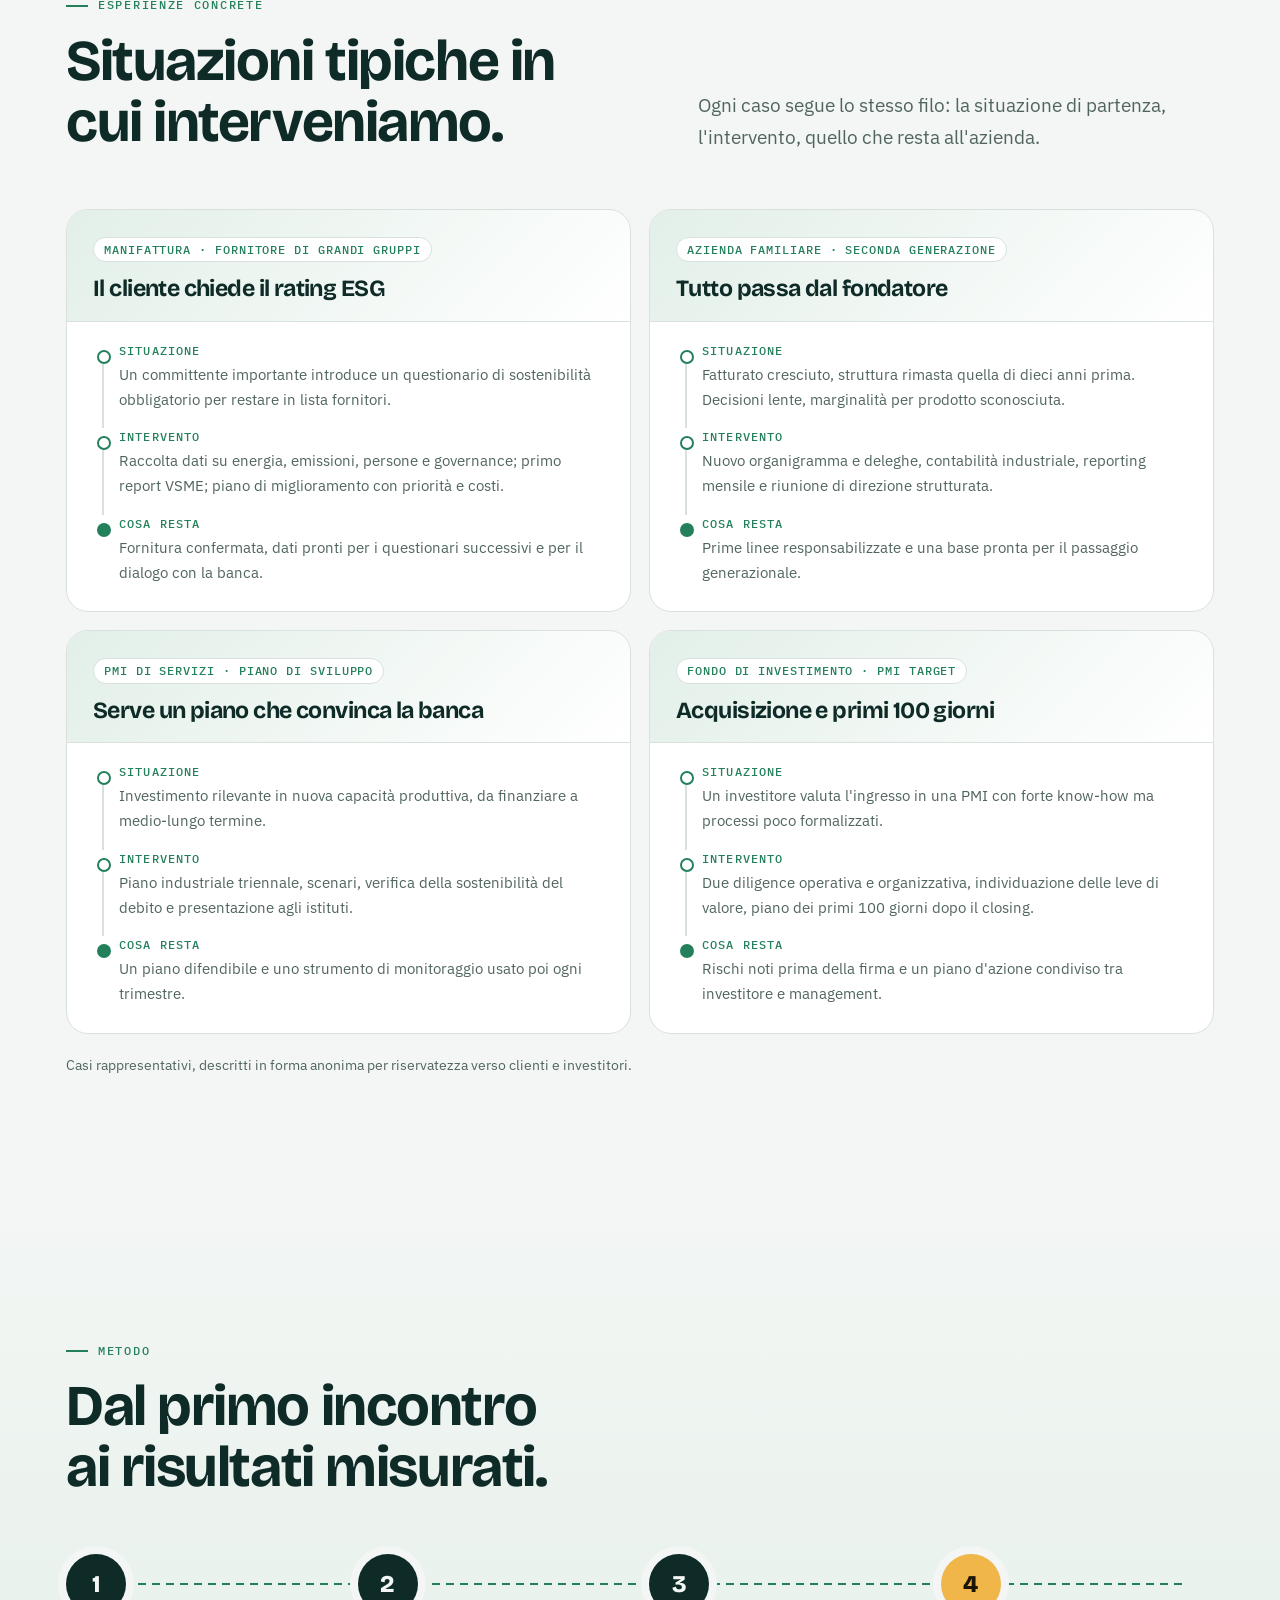
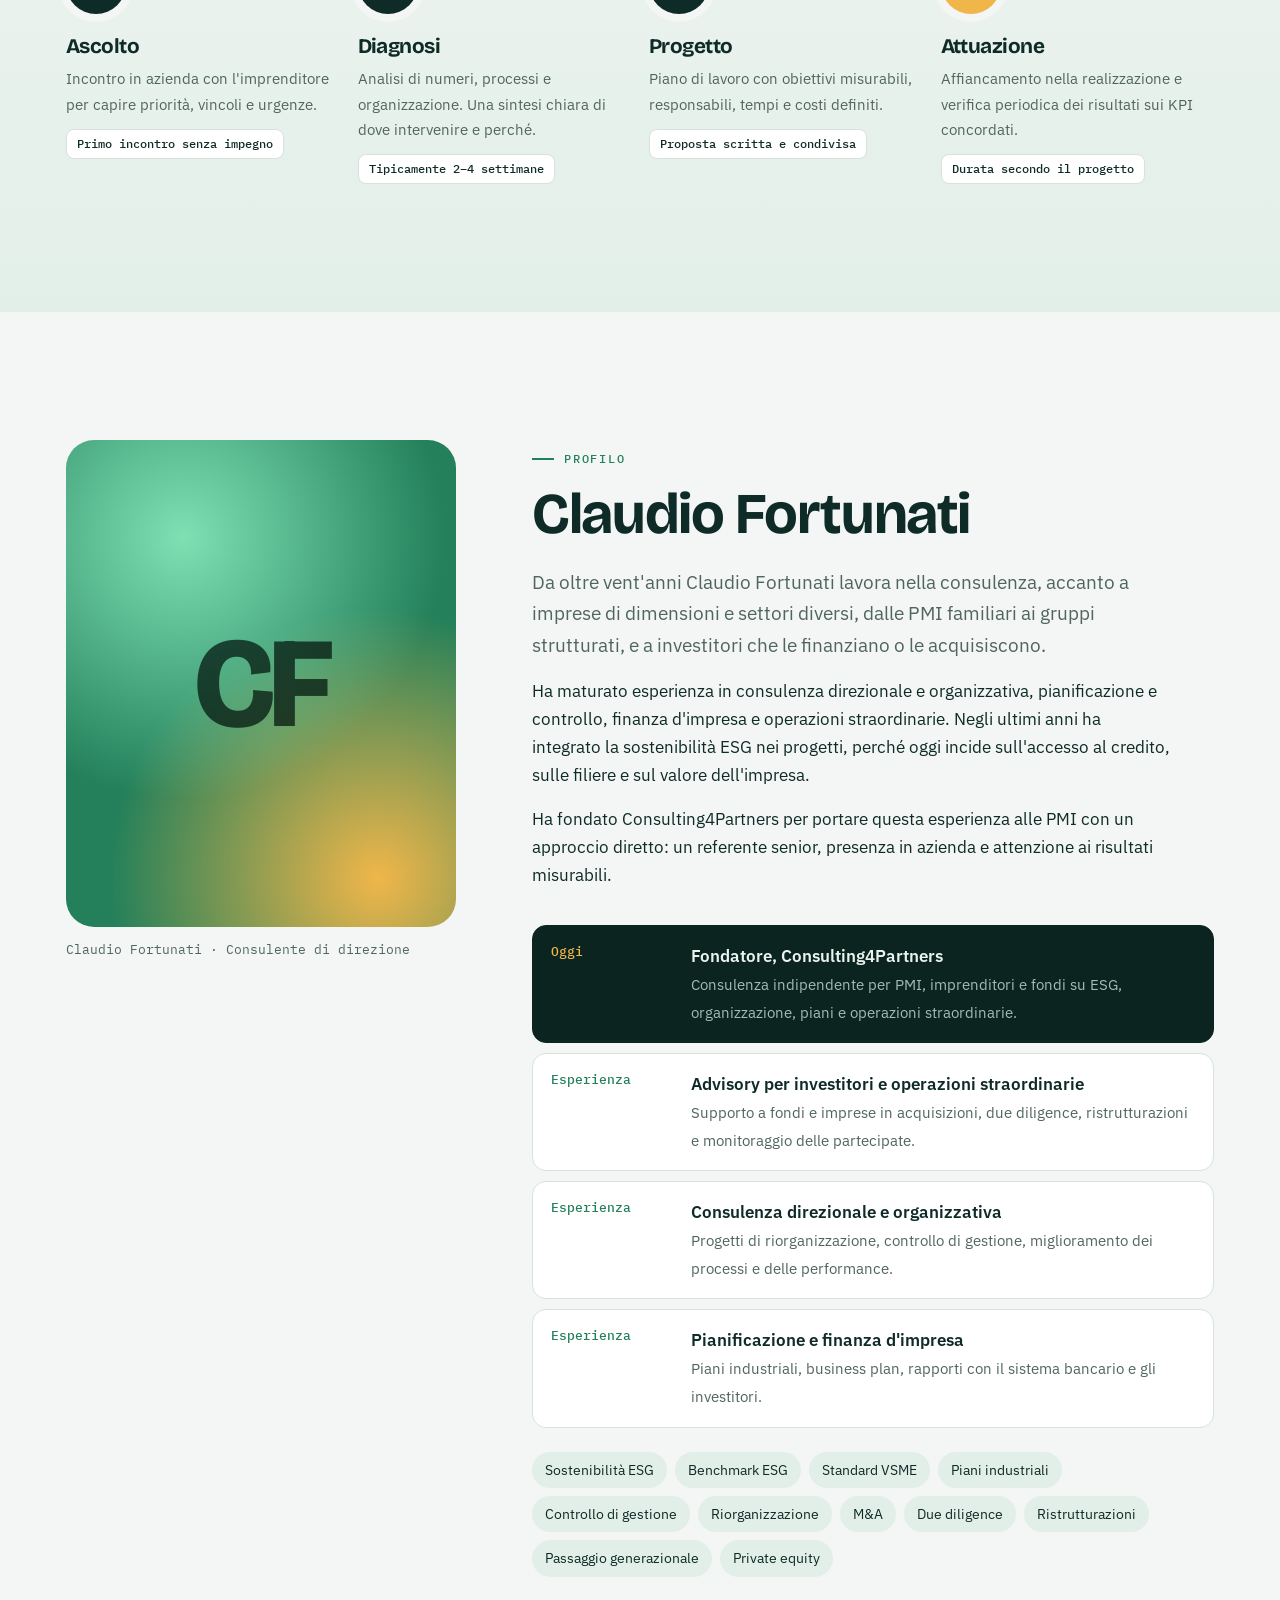
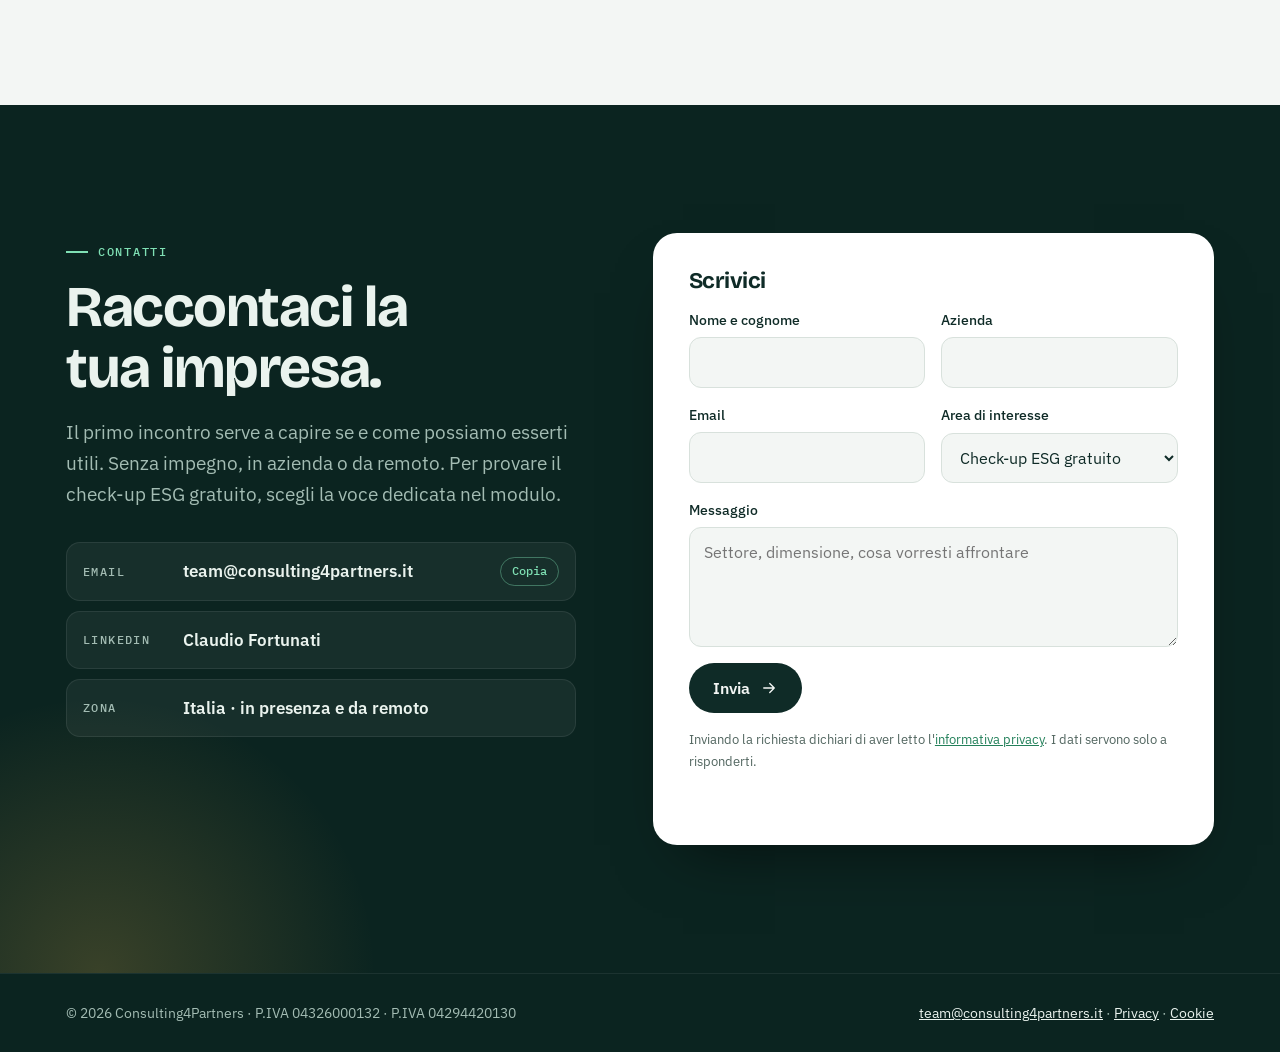
==== commit 8ff3e279: "Sito: testi al plurale, modulo contatti con WPForms nella versione WordPress, pulsante Invia Co-Auth" ====
--- a/sito/index.html
+++ b/sito/index.html
@@ -422,7 +422,7 @@
   <div class="wrap">
     <p class="eyebrow">Consulenza per PMI · Sostenibilità e valore d'impresa</p>
     <h1>Aumentiamo il valore delle PMI italiane attraverso la <em>sostenibilità</em>.</h1>
-    <p class="lead">La sostenibilità oggi pesa sul rating bancario, sulla permanenza nelle filiere dei grandi clienti, sull'accesso a bandi e sul prezzo di un'azienda quando entra un socio o un fondo. Aiuto le PMI a trasformarla da adempimento a leva di valore, con dati misurati, un benchmark su oltre 1.300 aziende mappate e un piano concreto.</p>
+    <p class="lead">La sostenibilità oggi pesa sul rating bancario, sulla permanenza nelle filiere dei grandi clienti, sull'accesso a bandi e sul prezzo di un'azienda quando entra un socio o un fondo. Aiutiamo le PMI a trasformarla da adempimento a leva di valore, con dati misurati, un benchmark su oltre 1.300 aziende mappate e un piano concreto.</p>
     <div class="ctas">
       <a class="btn" href="#checkup">Scopri il check-up ESG gratuito <svg class="ico arr" style="width:18px;height:18px"><use href="#i-arrow"/></svg></a>
       <a class="btn line" href="#valore">Perché conviene</a>
@@ -595,7 +595,7 @@
           <p class="code">A · ESG</p>
           <h3>Sostenibilità ESG per PMI</h3>
           <p class="for"><span>PMI in filiera</span><span>Imprese che accedono al credito</span></p>
-          <p class="intro">Le richieste ESG arrivano alle PMI dai clienti grandi, dalle banche e dai bandi, anche quando la legge non le obbliga. Le trasformo in un percorso gestibile, che produca dati veri e vantaggi concreti.</p>
+          <p class="intro">Le richieste ESG arrivano alle PMI dai clienti grandi, dalle banche e dai bandi, anche quando la legge non le obbliga. Le trasformiamo in un percorso gestibile, che produca dati veri e vantaggi concreti.</p>
         </div>
         <div>
           <ul>
@@ -613,7 +613,7 @@
           <p class="code">B · ORG</p>
           <h3>Organizzazione e performance</h3>
           <p class="for"><span>PMI in crescita</span><span>Aziende familiari</span></p>
-          <p class="intro">Quando l'azienda cresce più in fretta della sua struttura, tutto passa dall'imprenditore. Ridisegno ruoli, processi e strumenti di controllo perché l'impresa funzioni anche senza di lui in ogni riunione.</p>
+          <p class="intro">Quando l'azienda cresce più in fretta della sua struttura, tutto passa dall'imprenditore. Ridisegniamo ruoli, processi e strumenti di controllo perché l'impresa funzioni anche senza di lui in ogni riunione.</p>
         </div>
         <div>
           <ul>
@@ -631,7 +631,7 @@
           <p class="code">C · PLAN</p>
           <h3>Piani industriali e business plan</h3>
           <p class="for"><span>Imprenditori</span><span>CdA e soci</span><span>Banche</span></p>
-          <p class="intro">Un piano credibile unisce strategia e numeri: ricavi, marginalità, investimenti e flussi di cassa. Lo costruisco con il management, in modo che sia uno strumento di governo e non un documento da cassetto.</p>
+          <p class="intro">Un piano credibile unisce strategia e numeri: ricavi, marginalità, investimenti e flussi di cassa. Lo costruiamo con il management, in modo che sia uno strumento di governo e non un documento da cassetto.</p>
         </div>
         <div>
           <ul>
@@ -649,7 +649,7 @@
           <p class="code">D · DEAL</p>
           <h3>Acquisizioni, ristrutturazioni e cessioni</h3>
           <p class="for"><span>Imprese</span><span>Fondi di private equity</span><span>Investitori</span></p>
-          <p class="intro">Supporto imprese e fondi nelle fasi delicate della vita aziendale: comprare, vendere, rilanciare. Con un occhio alla realtà operativa che i soli numeri non raccontano.</p>
+          <p class="intro">Supportiamo imprese e fondi nelle fasi delicate della vita aziendale: comprare, vendere, rilanciare. Con un occhio alla realtà operativa che i soli numeri non raccontano.</p>
         </div>
         <div>
           <ul>
@@ -672,13 +672,13 @@
     <div class="rv">
       <p class="eyebrow">Approccio di prossimità</p>
       <h2 class="h2">Vicino all'impresa, non solo ai suoi numeri.</h2>
-      <p class="lead">Una PMI non è una grande azienda in piccolo. Le decisioni passano dall'imprenditore, le risorse sono contate e ogni progetto deve reggersi da solo. Per questo lavoro sul posto, con tempi e linguaggio dell'azienda.</p>
+      <p class="lead">Una PMI non è una grande azienda in piccolo. Le decisioni passano dall'imprenditore, le risorse sono contate e ogni progetto deve reggersi da solo. Per questo lavoriamo sul posto, con tempi e linguaggio dell'azienda.</p>
     </div>
     <div class="prox-list">
       <div class="rv"><svg class="ico"><use href="#i-pin"/></svg><h3>Presenza in azienda</h3><p>Le analisi si fanno in reparto, in amministrazione, con i responsabili. Le riunioni servono a decidere, non a presentare slide.</p></div>
       <div class="rv"><svg class="ico"><use href="#i-user"/></svg><h3>Un solo referente senior</h3><p>Chi fa la diagnosi segue anche l'attuazione. Nessun junior mandato a imparare sul vostro progetto.</p></div>
       <div class="rv"><svg class="ico"><use href="#i-scale"/></svg><h3>Proporzionalità</h3><p>Strumenti e adempimenti dimensionati sulla PMI: il report ESG o il controllo di gestione devono servire, non appesantire.</p></div>
-      <div class="rv"><svg class="ico"><use href="#i-bridge"/></svg><h3>Ponte con banche e investitori</h3><p>Traduco i progetti dell'impresa nel linguaggio di istituti di credito, fondi e advisor, e viceversa.</p></div>
+      <div class="rv"><svg class="ico"><use href="#i-bridge"/></svg><h3>Ponte con banche e investitori</h3><p>Traduciamo i progetti dell'impresa nel linguaggio di istituti di credito, fondi e advisor, e viceversa.</p></div>
     </div>
   </div>
 </section>
@@ -689,7 +689,7 @@
     <div class="sec-head rv">
       <div>
         <p class="eyebrow">Esperienze concrete</p>
-        <h2 class="h2">Situazioni tipiche in cui intervengo.</h2>
+        <h2 class="h2">Situazioni tipiche in cui interveniamo.</h2>
       </div>
       <p class="lead">Ogni caso segue lo stesso filo: la situazione di partenza, l'intervento, quello che resta all'azienda.</p>
     </div>
@@ -762,9 +762,9 @@
         <p class="eyebrow">Profilo</p>
         <h2 class="h2">Claudio Fortunati</h2>
         <div class="bio">
-          <p class="lead">Da oltre vent'anni lavoro nella consulenza, accanto a imprese di dimensioni e settori diversi, dalle PMI familiari ai gruppi strutturati, e a investitori che le finanziano o le acquisiscono.</p>
-          <p>Ho maturato esperienza in consulenza direzionale e organizzativa, pianificazione e controllo, finanza d'impresa e operazioni straordinarie. Negli ultimi anni ho integrato la sostenibilità ESG nei progetti, perché oggi incide sull'accesso al credito, sulle filiere e sul valore dell'impresa.</p>
-          <p>Ho fondato Consulting4Partners per portare questa esperienza alle PMI con un approccio diretto: un referente senior, presenza in azienda e attenzione ai risultati misurabili.</p>
+          <p class="lead">Da oltre vent'anni Claudio Fortunati lavora nella consulenza, accanto a imprese di dimensioni e settori diversi, dalle PMI familiari ai gruppi strutturati, e a investitori che le finanziano o le acquisiscono.</p>
+          <p>Ha maturato esperienza in consulenza direzionale e organizzativa, pianificazione e controllo, finanza d'impresa e operazioni straordinarie. Negli ultimi anni ha integrato la sostenibilità ESG nei progetti, perché oggi incide sull'accesso al credito, sulle filiere e sul valore dell'impresa.</p>
+          <p>Ha fondato Consulting4Partners per portare questa esperienza alle PMI con un approccio diretto: un referente senior, presenza in azienda e attenzione ai risultati misurabili.</p>
         </div>
       </div>
       <div class="timeline rv" aria-label="Percorso professionale">
@@ -785,8 +785,8 @@
   <div class="wrap contact">
     <div class="rv">
       <p class="eyebrow">Contatti</p>
-      <h2 class="h2">Raccontami la tua impresa.</h2>
-      <p class="lead">Il primo incontro serve a capire se e come posso essere utile. Senza impegno, in azienda o da remoto. Per provare il check-up ESG gratuito, scegli la voce dedicata nel modulo.</p>
+      <h2 class="h2">Raccontaci la tua impresa.</h2>
+      <p class="lead">Il primo incontro serve a capire se e come possiamo esserti utili. Senza impegno, in azienda o da remoto. Per provare il check-up ESG gratuito, scegli la voce dedicata nel modulo.</p>
       <div class="direct">
         <div><span class="k">Email</span><span class="v" id="mail">team@consulting4partners.it</span><button class="copy" type="button" data-copy="mail">Copia</button></div>
         <div><span class="k">LinkedIn</span><a class="v" href="https://www.linkedin.com/in/claudiofortunati/" target="_blank" rel="noopener">Claudio Fortunati</a></div>
@@ -794,7 +794,7 @@
       </div>
     </div>
     <form class="f rv" id="contact-form" novalidate>
-      <h3>Scrivimi</h3>
+      <h3>Scrivici</h3>
       <div class="row">
         <label for="cf-name">Nome e cognome<input id="cf-name" name="name" autocomplete="name" required></label>
         <label for="cf-company">Azienda<input id="cf-company" name="company" autocomplete="organization"></label>
@@ -813,7 +813,7 @@
         </label>
       </div>
       <label for="cf-msg">Messaggio<textarea id="cf-msg" name="message" placeholder="Settore, dimensione, cosa vorresti affrontare"></textarea></label>
-      <div><button class="btn dark" type="submit">Prepara email <svg class="ico arr" style="width:18px;height:18px"><use href="#i-arrow"/></svg></button></div>
+      <div><button class="btn dark" type="submit">Invia <svg class="ico arr" style="width:18px;height:18px"><use href="#i-arrow"/></svg></button></div>
       <p class="consent">Inviando la richiesta dichiari di aver letto l'<a href="privacy.html">informativa privacy</a>. I dati servono solo a risponderti.</p>
       <p class="msg" id="cf-out" aria-live="polite"></p>
     </form>
@@ -954,7 +954,7 @@
 
   // Pulsanti del check-up: preselezionano la richiesta nel modulo
   document.querySelectorAll('[data-checkup]').forEach(function (a) {
-    a.addEventListener('click', function () { document.getElementById('cf-area').value = 'Check-up ESG gratuito'; });
+    a.addEventListener('click', function () { var s = document.getElementById('cf-area'); if (s) s.value = 'Check-up ESG gratuito'; });
   });
 
   // Copia email
@@ -969,7 +969,7 @@
 
   // Modulo: prepara una email con i dati inseriti
   var form = document.getElementById('contact-form'), out = document.getElementById('cf-out');
-  form.addEventListener('submit', function (e) {
+  if (form) form.addEventListener('submit', function (e) {
     e.preventDefault();
     var name = form.name.value.trim(), email = form.email.value.trim();
     if (!name || !email || email.indexOf('@') < 1) { out.textContent = 'Inserisci nome ed email valida per continuare.'; return; }
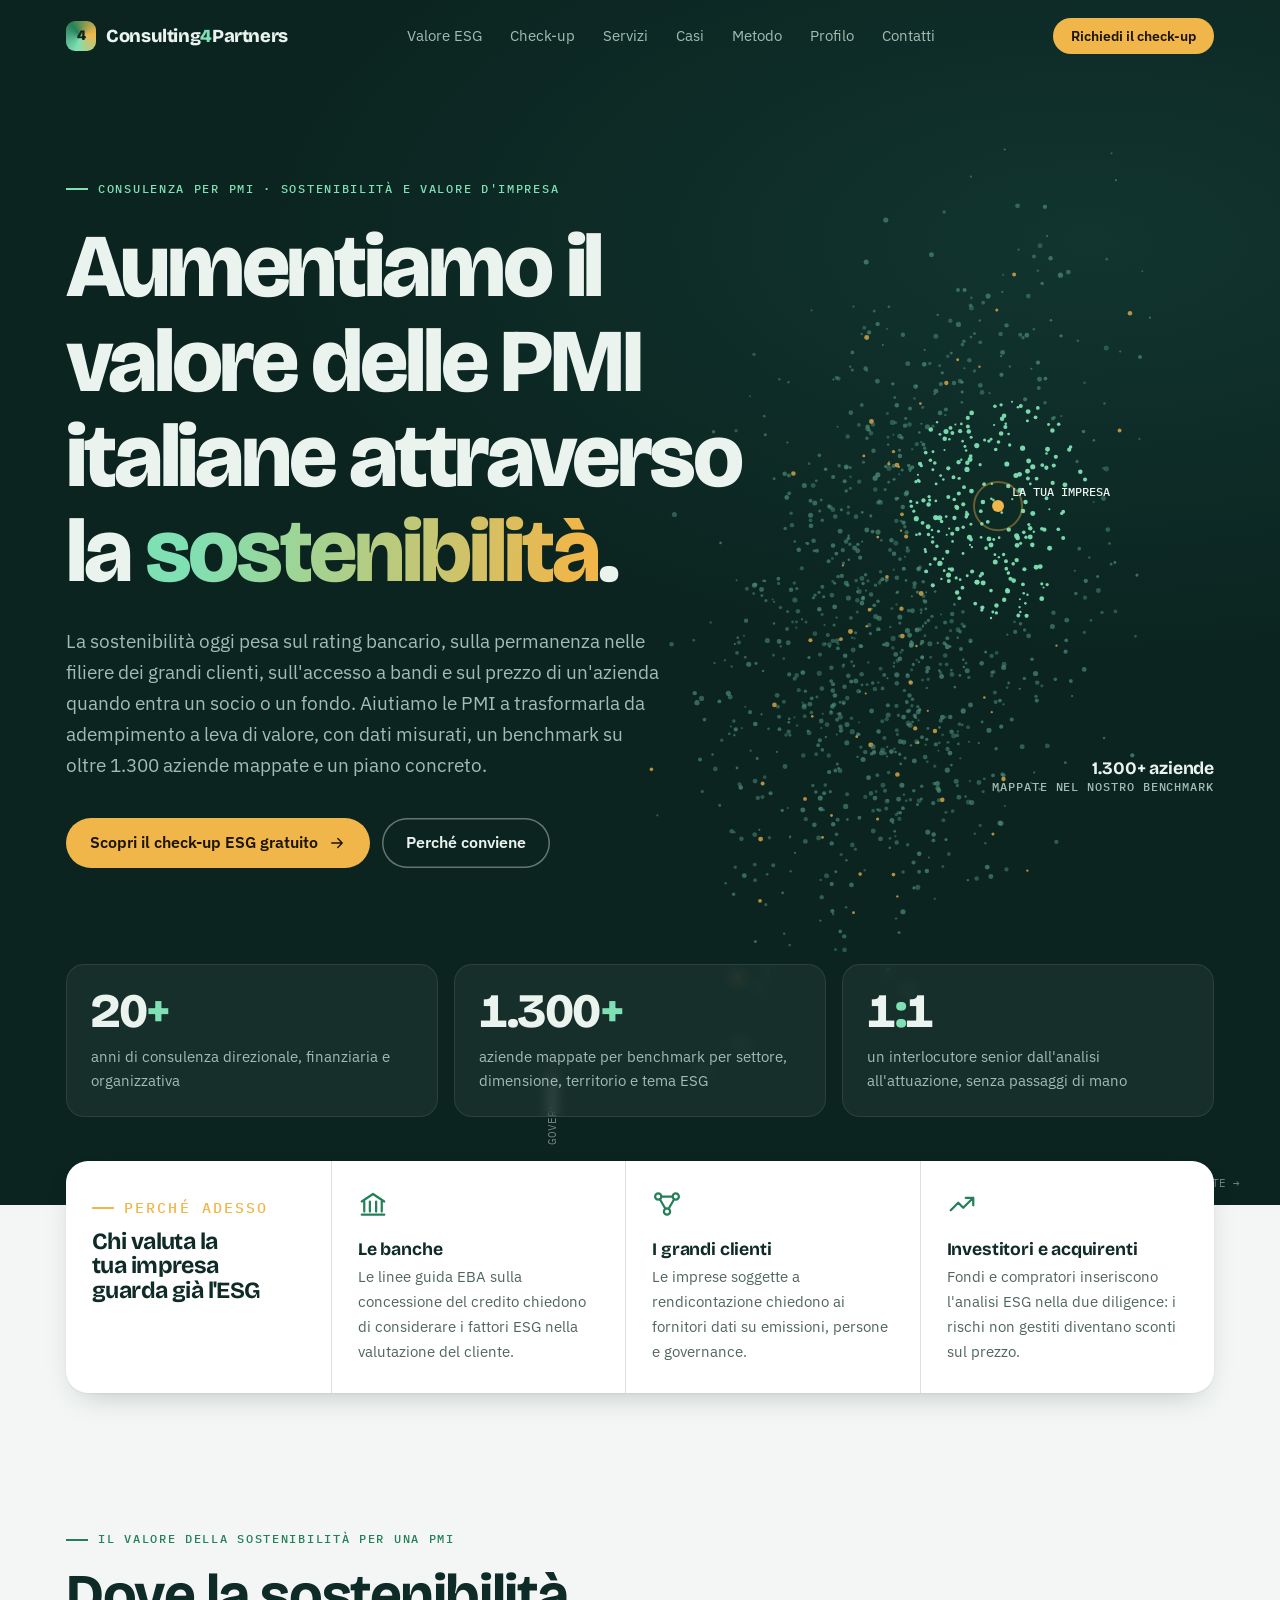
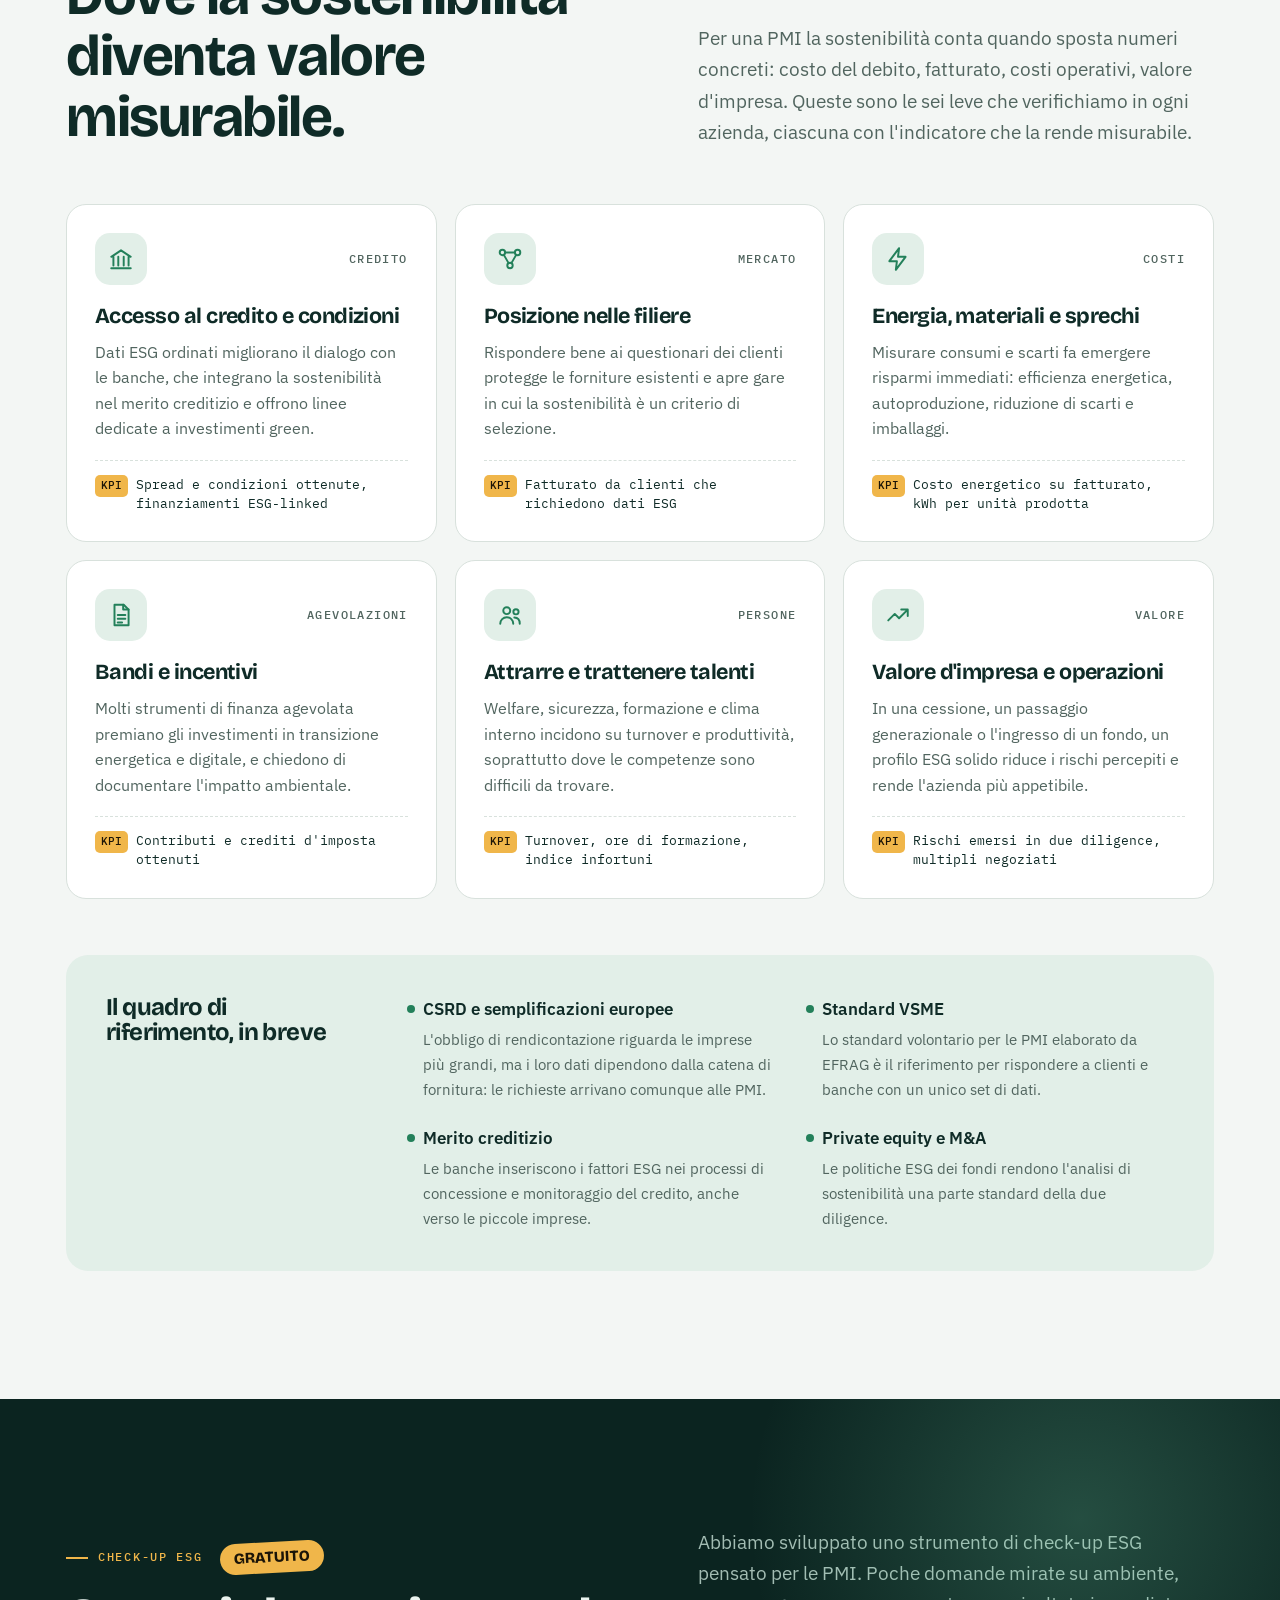
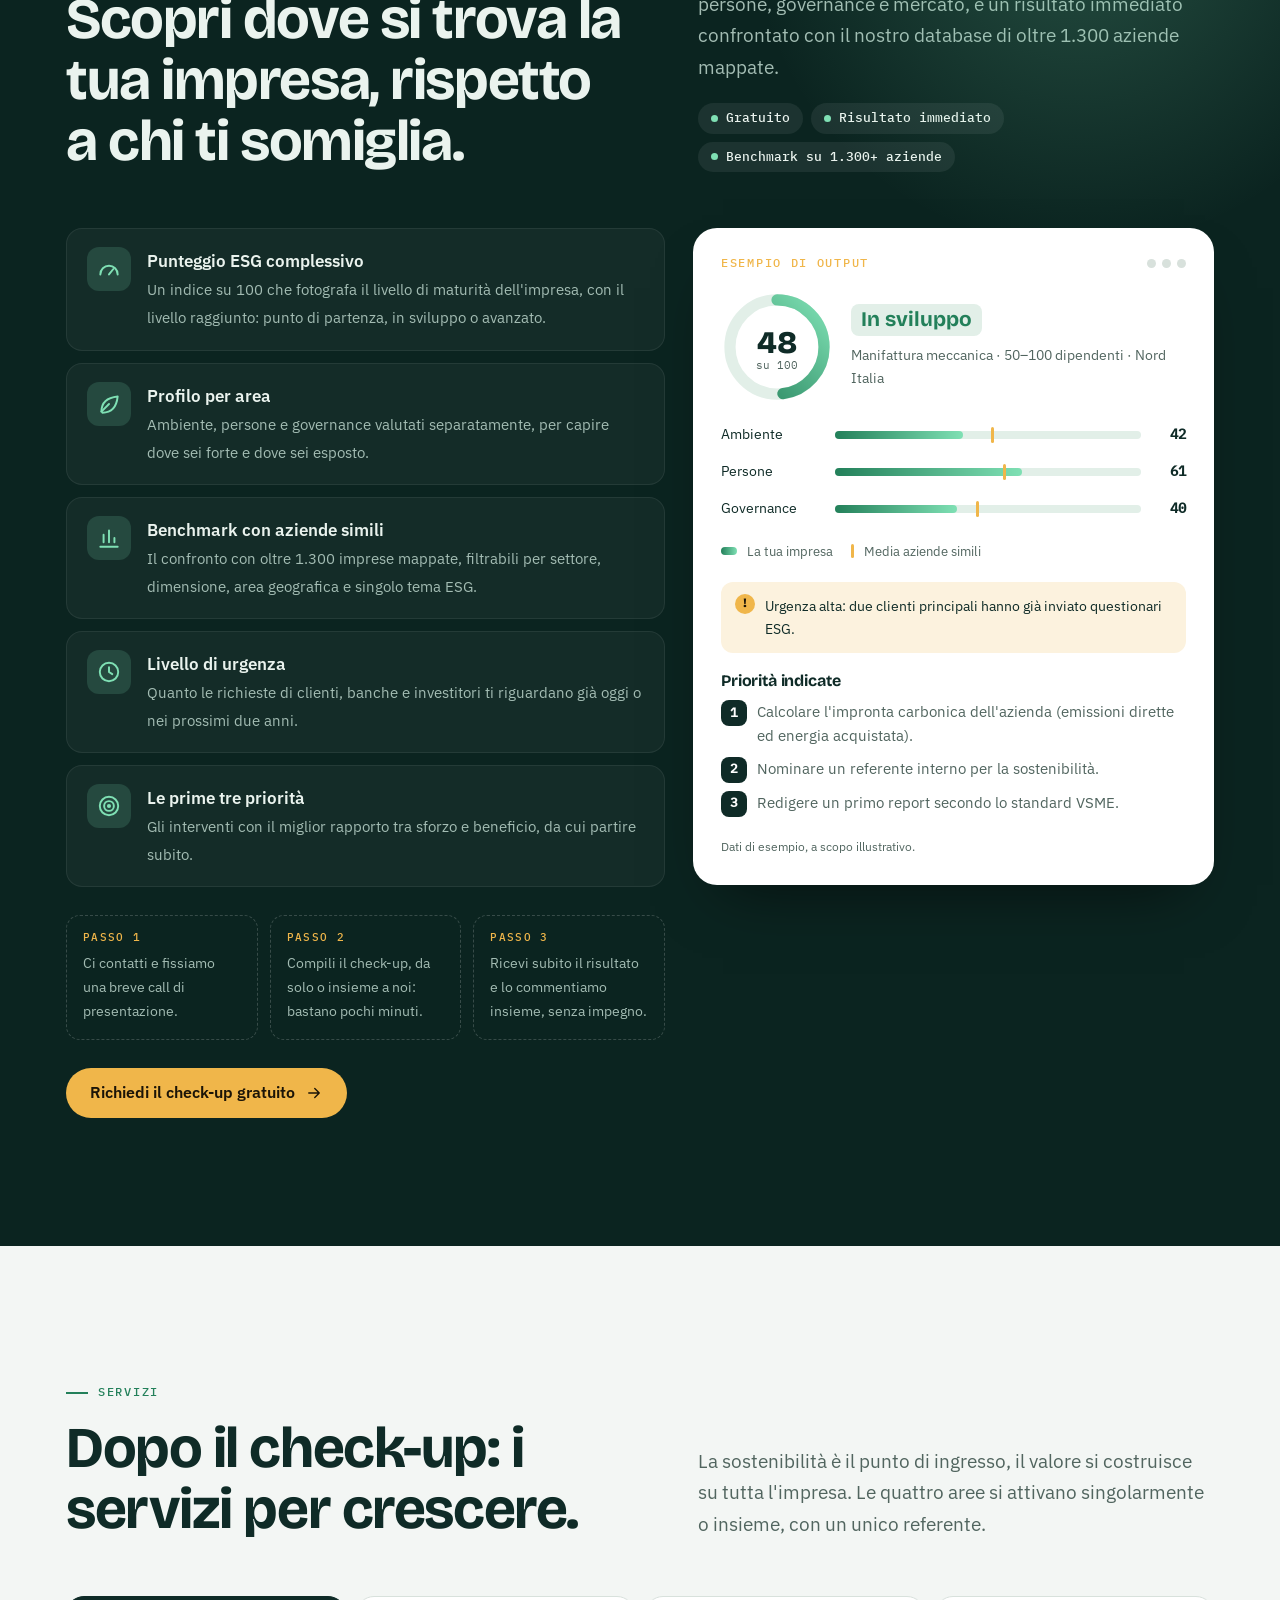
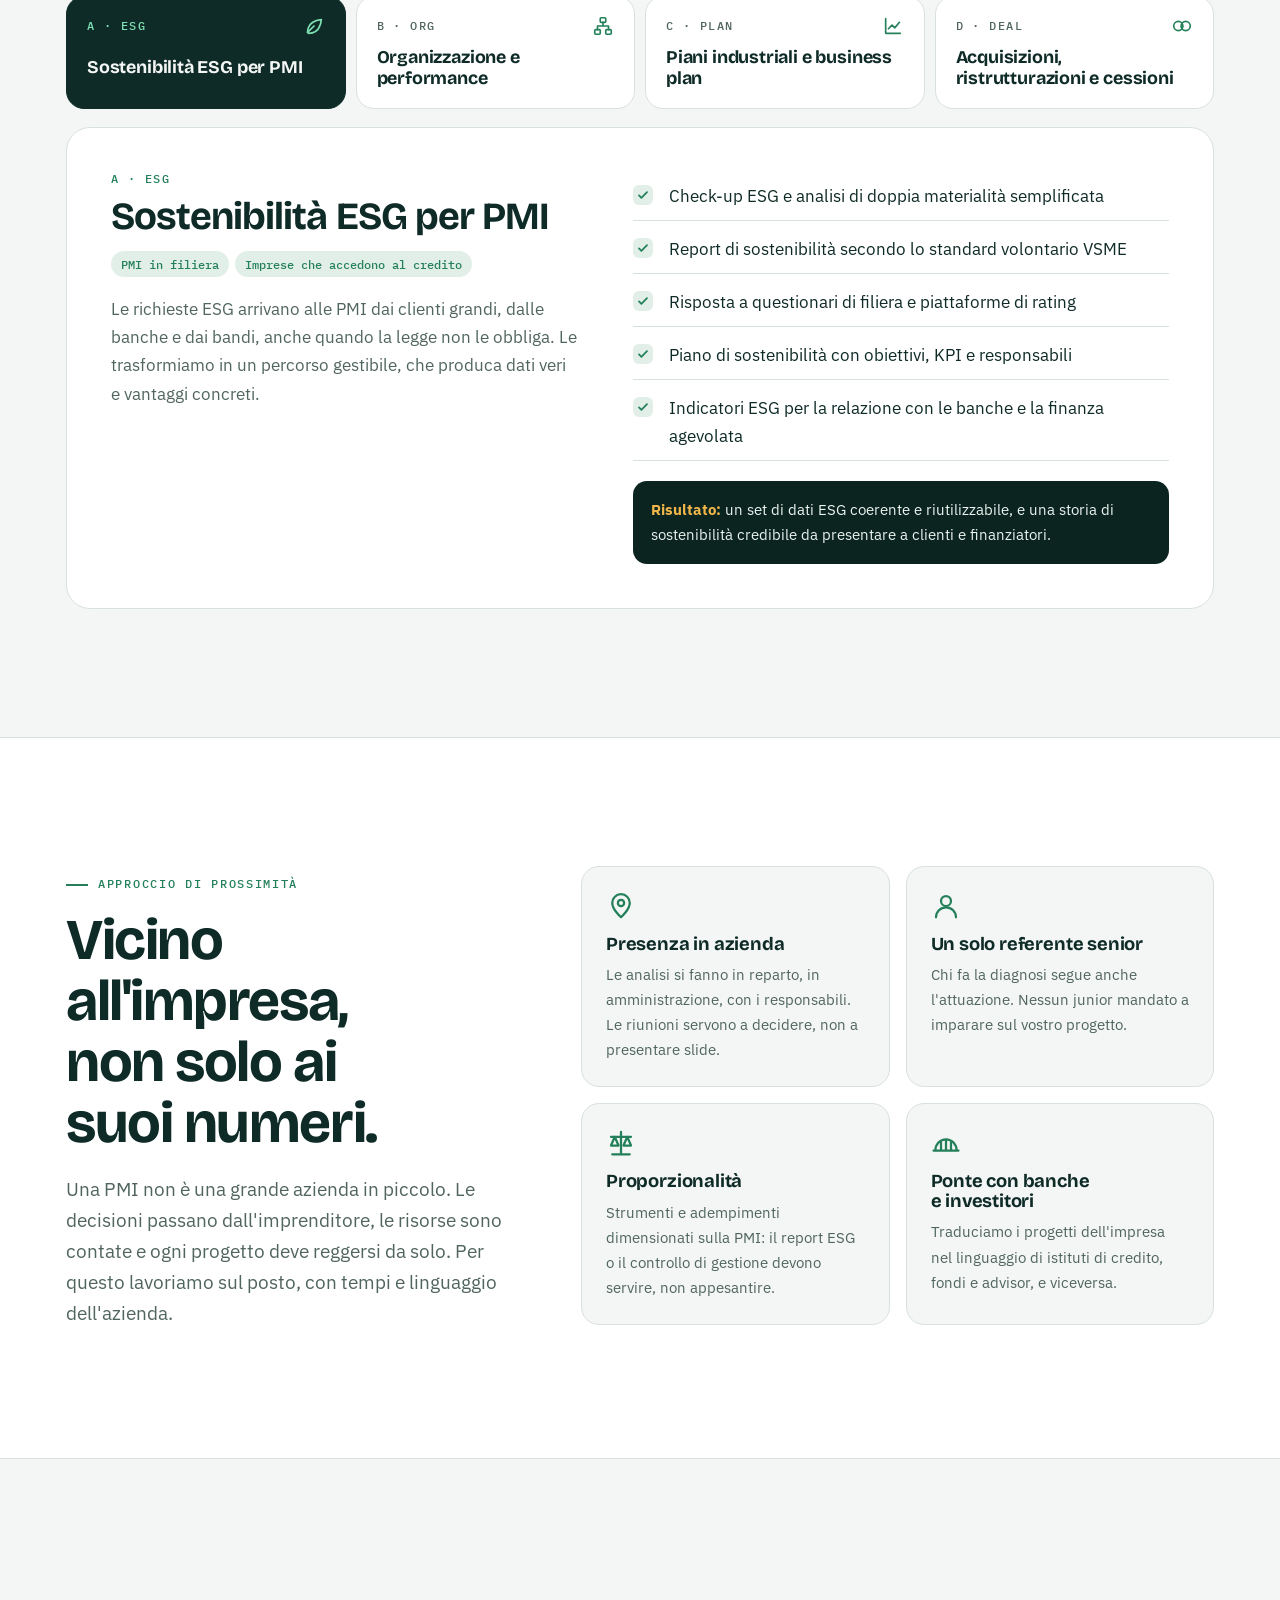
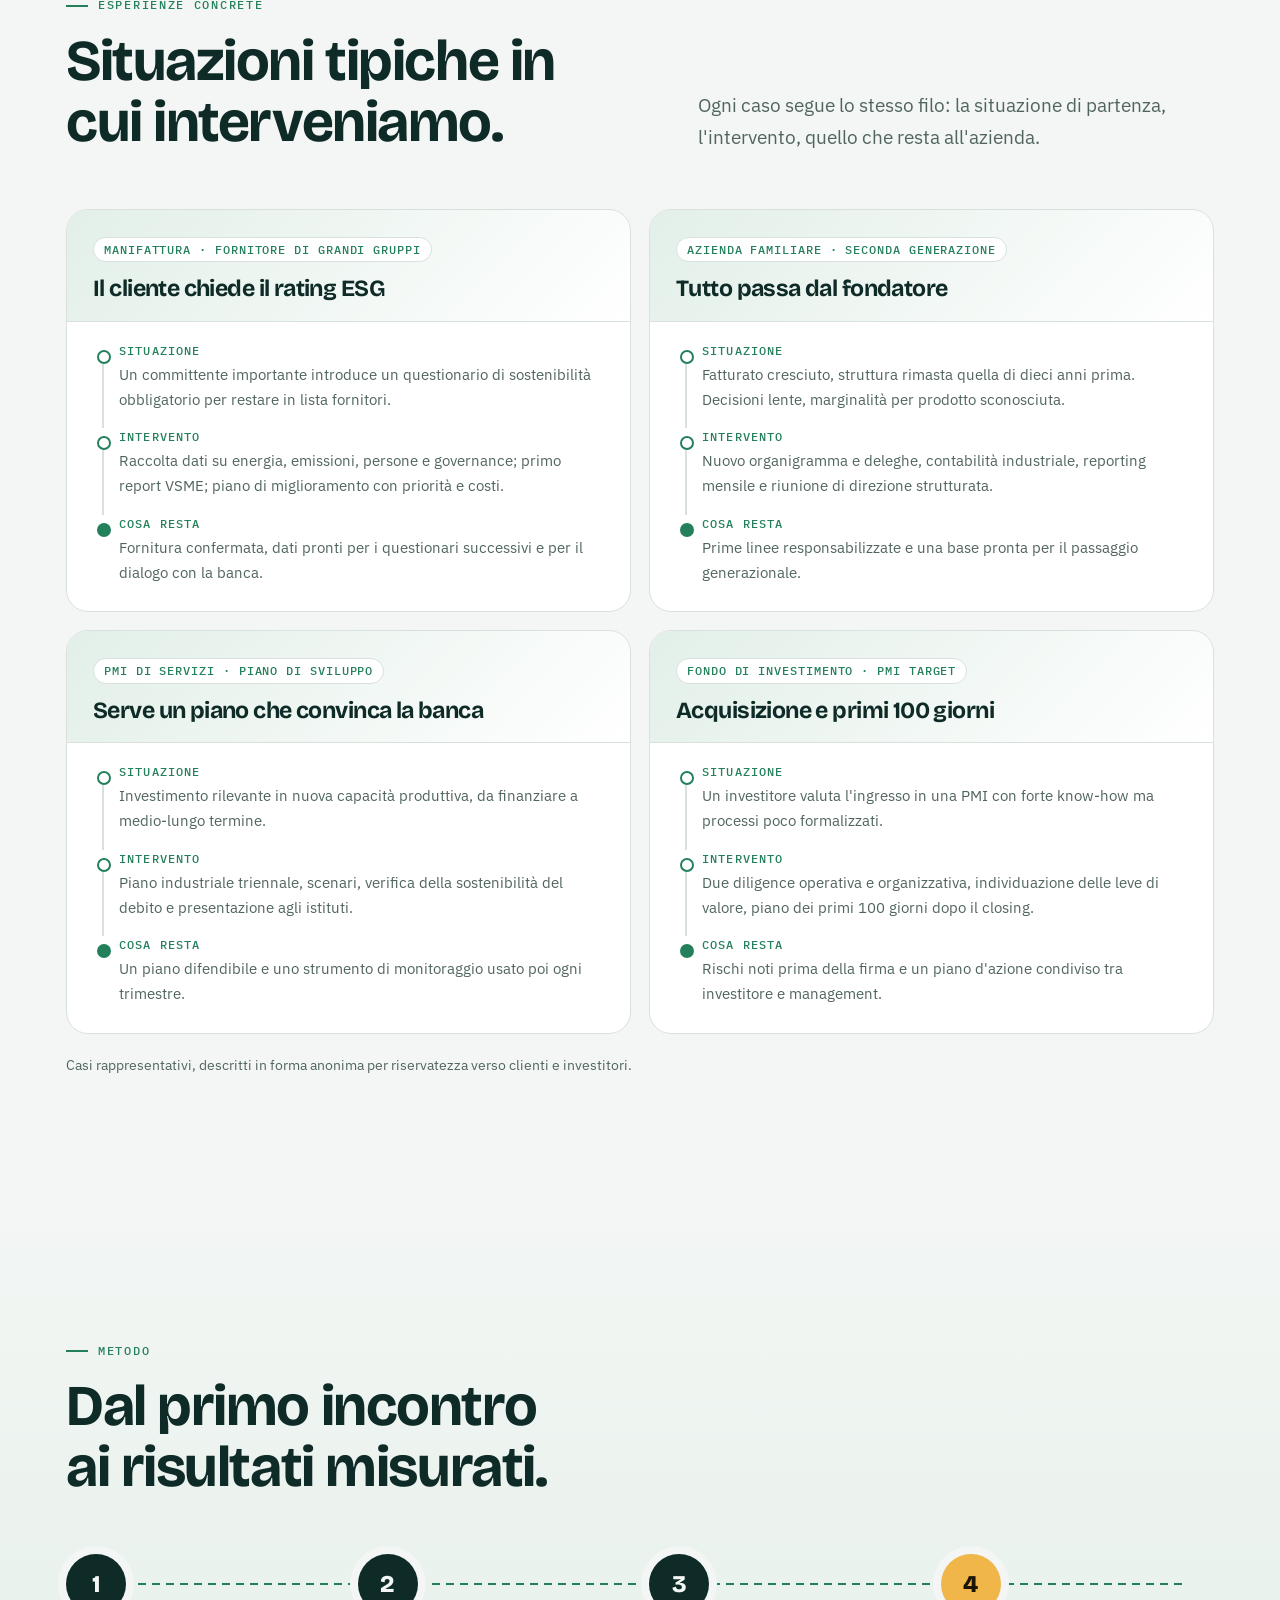
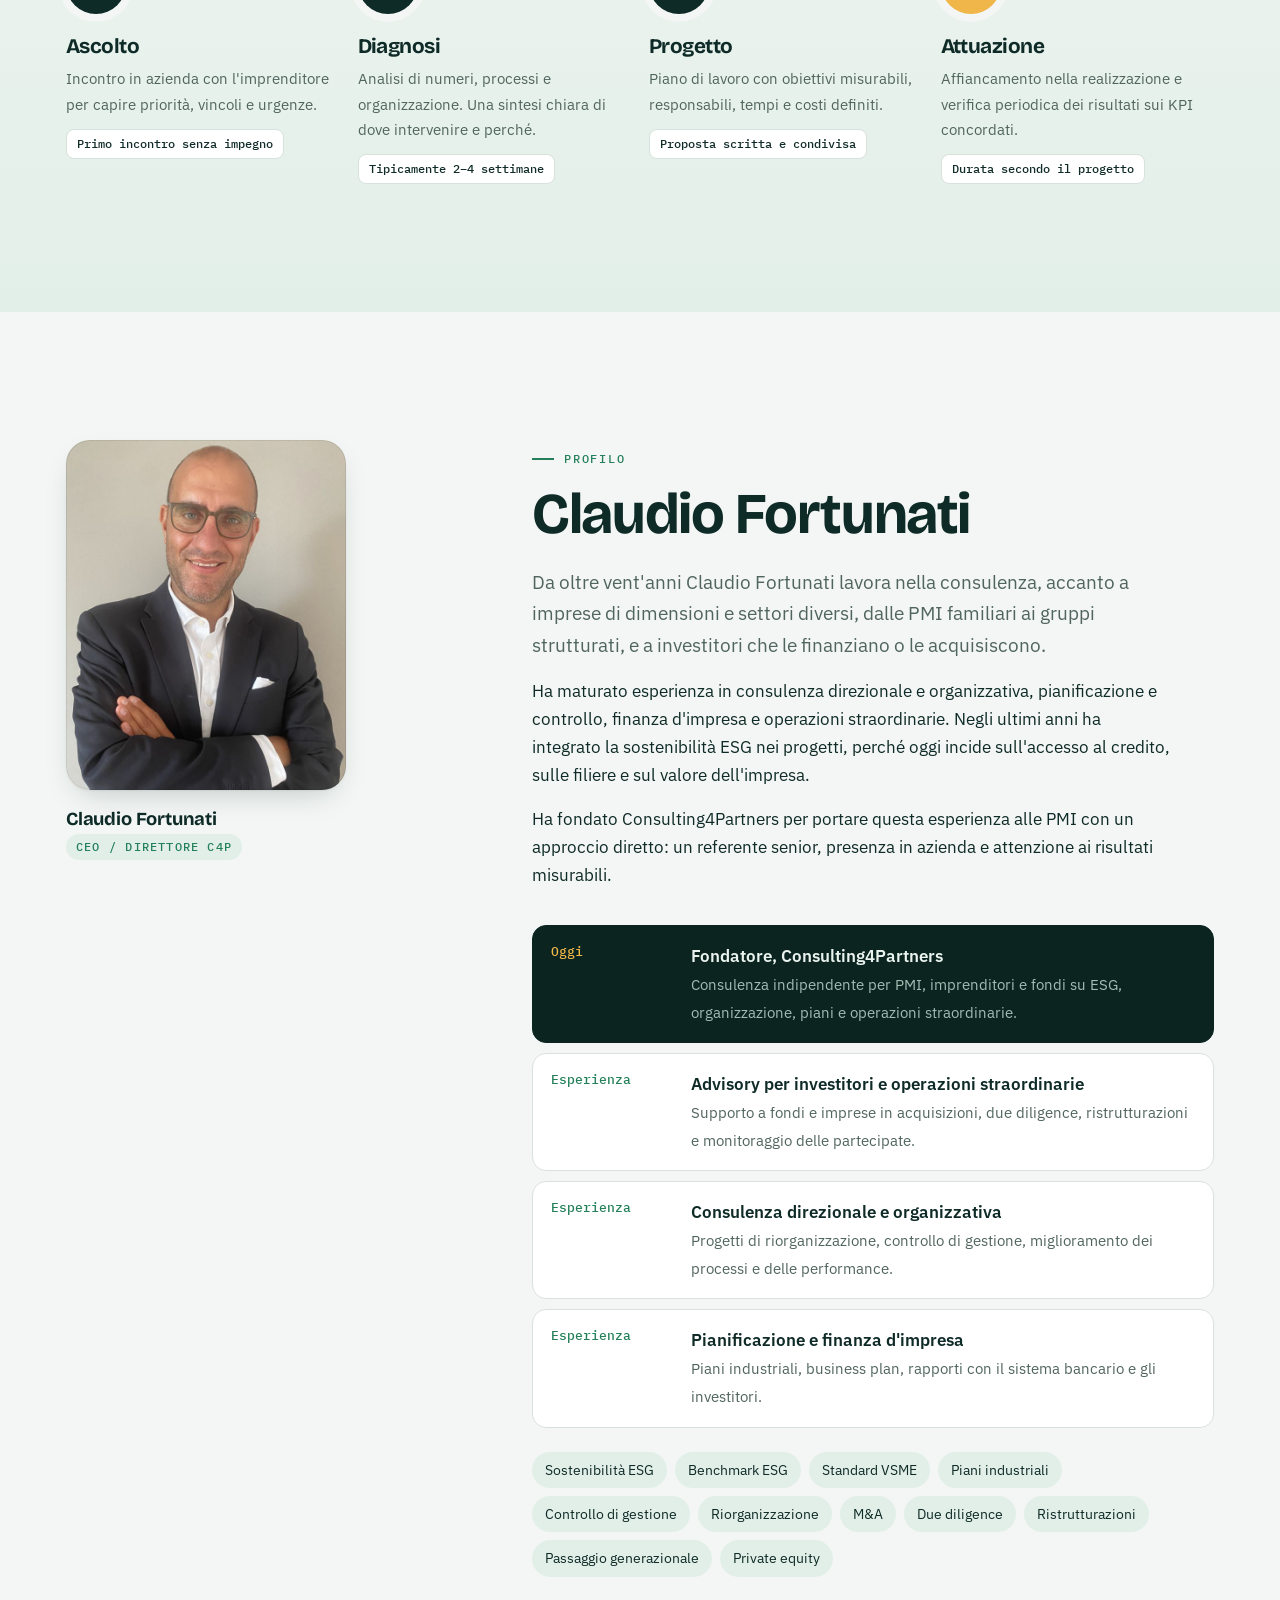
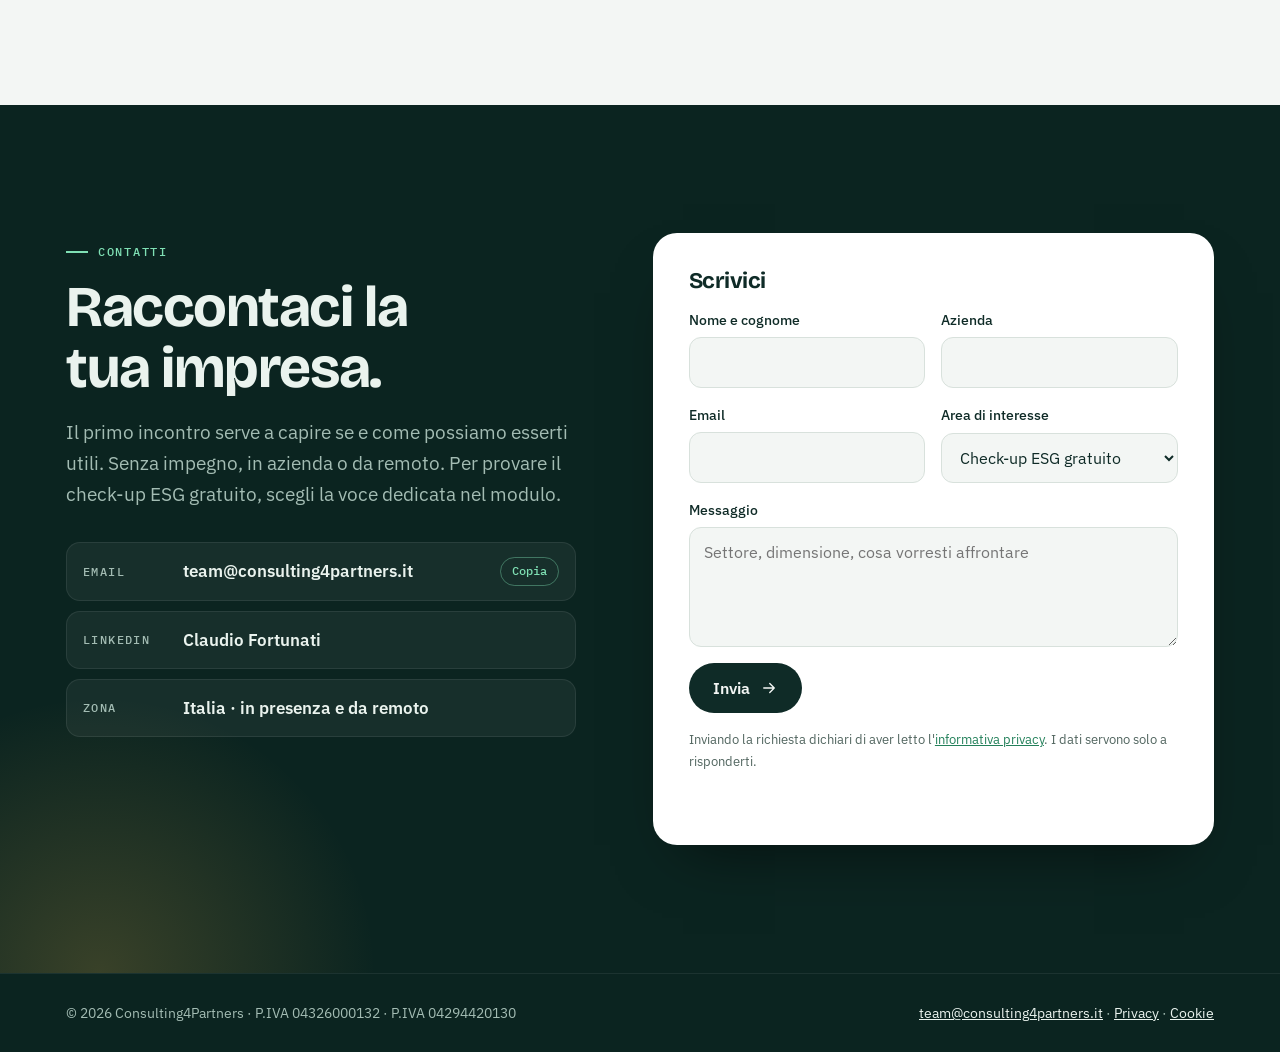
==== commit fd3ddb8d: "Sito: foto di Claudio Fortunati nel profilo con ruolo CEO / Direttore C4P Co-Authored-By: Claude Opu" ====
--- a/sito/index.html
+++ b/sito/index.html
@@ -291,9 +291,12 @@
 
 /* Profilo */
 .profile { display: grid; grid-template-columns: minmax(0, 0.8fr) minmax(0, 1.4fr); gap: clamp(32px, 6vw, 88px); align-items: start; }
-.portrait { position: relative; aspect-ratio: 4 / 5; max-width: 100%; border-radius: 28px; overflow: hidden; background: radial-gradient(circle at 30% 20%, var(--mint), transparent 55%), radial-gradient(circle at 80% 90%, var(--amber), transparent 50%), var(--moss); display: grid; place-items: center; }
-.portrait span { font: 800 clamp(5rem, 12vw, 8rem)/1 var(--f-display); color: var(--deep); letter-spacing: -0.05em; mix-blend-mode: multiply; opacity: .75; }
-.portrait-cap { margin-top: 14px; font: 400 0.82rem/1.4 var(--f-mono); color: var(--muted); }
+.portrait { position: relative; aspect-ratio: 4 / 5; width: 100%; max-width: 280px; margin: 0; border-radius: 24px; overflow: hidden; background: var(--tint); box-shadow: var(--shadow); }
+.portrait::after { content: ""; position: absolute; inset: 0; border-radius: inherit; box-shadow: inset 0 0 0 1px rgba(11,36,32,.08); pointer-events: none; }
+.portrait img { display: block; width: 100%; height: 100%; object-fit: cover; object-position: 50% 20%; }
+.profile .portrait-cap { margin-top: 18px; display: grid; gap: 4px; max-width: 280px; }
+.portrait-cap b { font: 700 1.15rem/1.2 var(--f-display); letter-spacing: -0.01em; }
+.portrait-cap span { justify-self: start; font: 500 0.76rem/1 var(--f-mono); letter-spacing: 0.1em; text-transform: uppercase; color: var(--moss); padding: 7px 10px; border-radius: 999px; background: var(--tint); }
 .profile .bio { margin-top: 22px; display: grid; gap: 16px; max-width: 64ch; }
 .timeline { margin-top: 36px; display: grid; gap: 10px; }
 .timeline > div { display: grid; grid-template-columns: 7.5rem minmax(0,1fr); gap: 20px; padding: 16px 18px; border-radius: 14px; background: var(--surface); border: 1px solid var(--line); }
@@ -307,7 +310,7 @@
 .skills span { font-size: 0.85rem; padding: 7px 13px; border-radius: 999px; background: var(--tint); color: var(--ink); }
 @media (max-width: 860px) {
   .profile { grid-template-columns: minmax(0,1fr); }
-  .portrait { max-width: 280px; }
+  .portrait, .portrait-cap { max-width: 220px; }
   .timeline > div { grid-template-columns: minmax(0,1fr); gap: 4px; }
 }
 
@@ -753,9 +756,8 @@
 <section id="profilo">
   <div class="wrap profile">
     <div class="rv">
-      <!-- Sostituire con <img src="claudio-fortunati.jpg" alt="Claudio Fortunati" style="width:100%;height:100%;object-fit:cover"> dentro .portrait quando la foto è disponibile -->
-      <div class="portrait" role="img" aria-label="Claudio Fortunati"><span>CF</span></div>
-      <p class="portrait-cap">Claudio Fortunati · Consulente di direzione</p>
+      <figure class="portrait"><img src="img/claudio-fortunati.jpg" alt="Claudio Fortunati, CEO e Direttore di Consulting4Partners" width="640" height="800" loading="lazy"></figure>
+      <p class="portrait-cap"><b>Claudio Fortunati</b><span>CEO / Direttore C4P</span></p>
     </div>
     <div>
       <div class="rv">
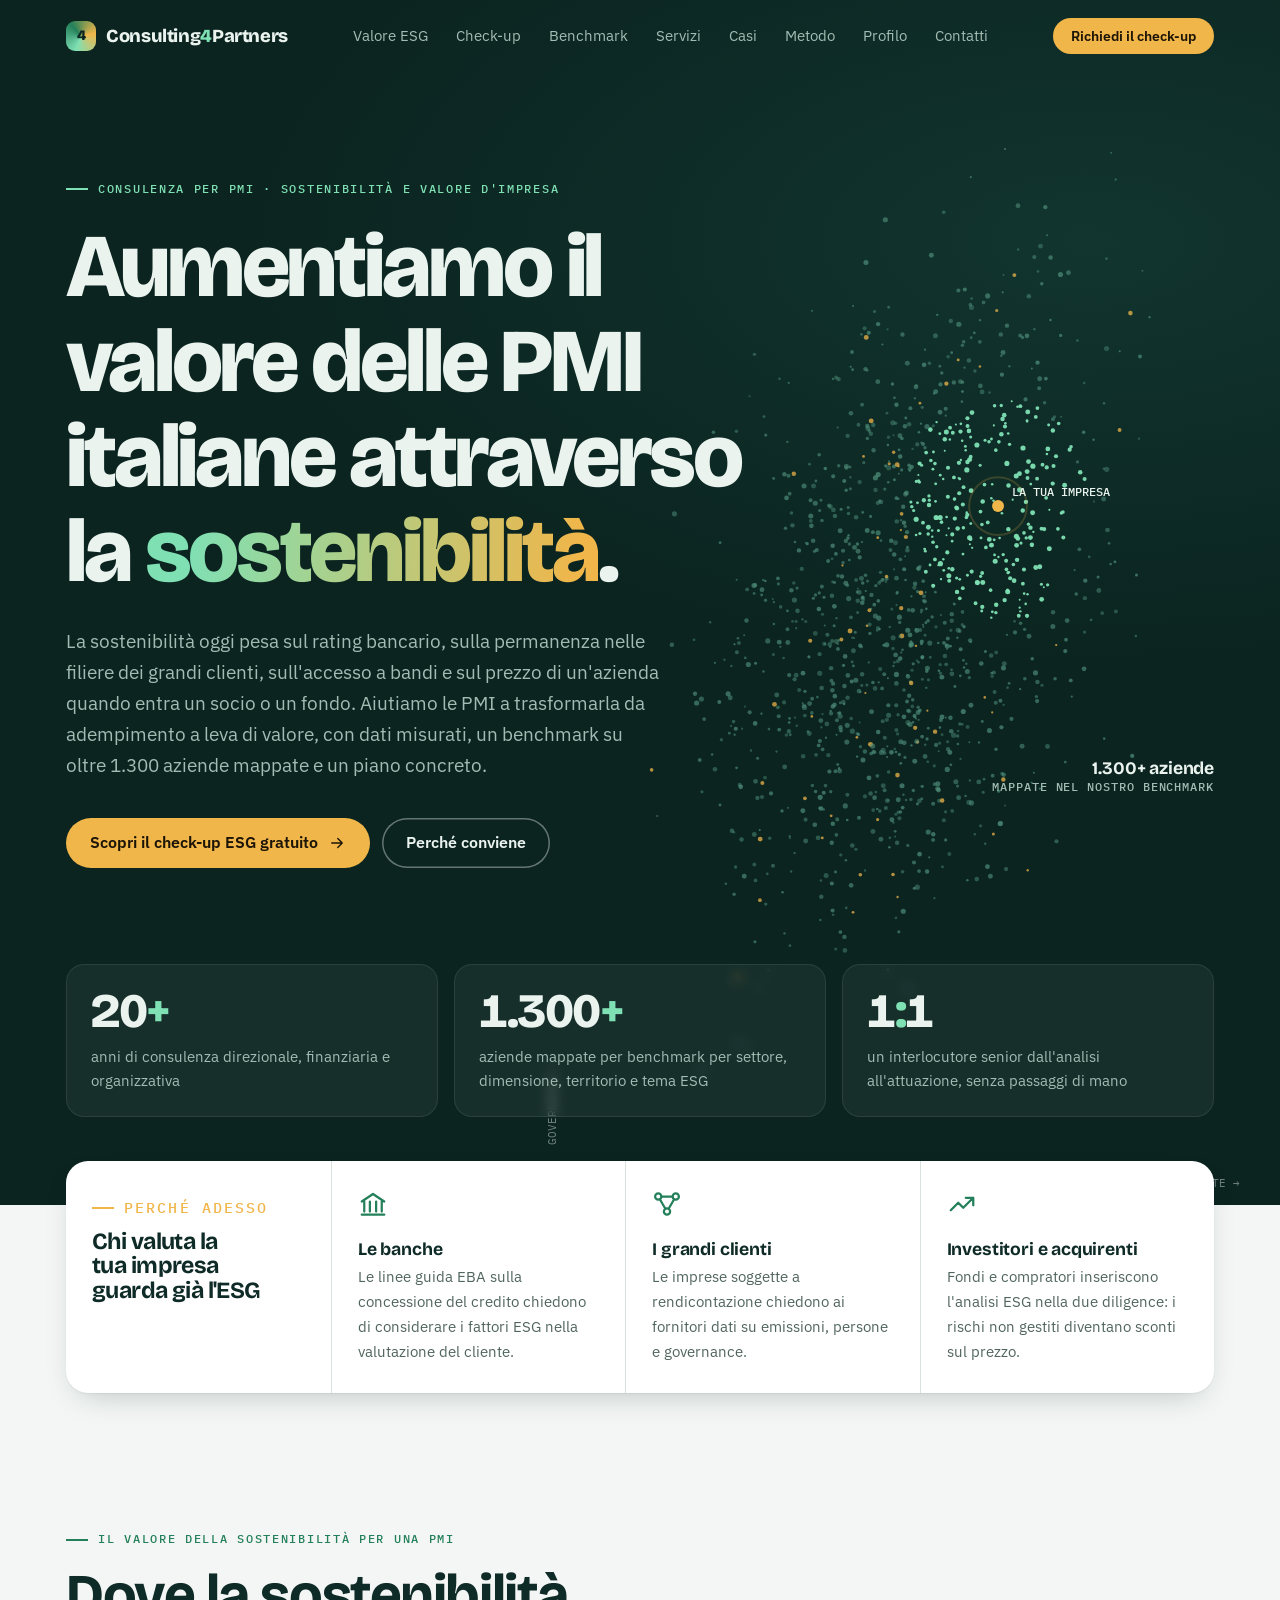
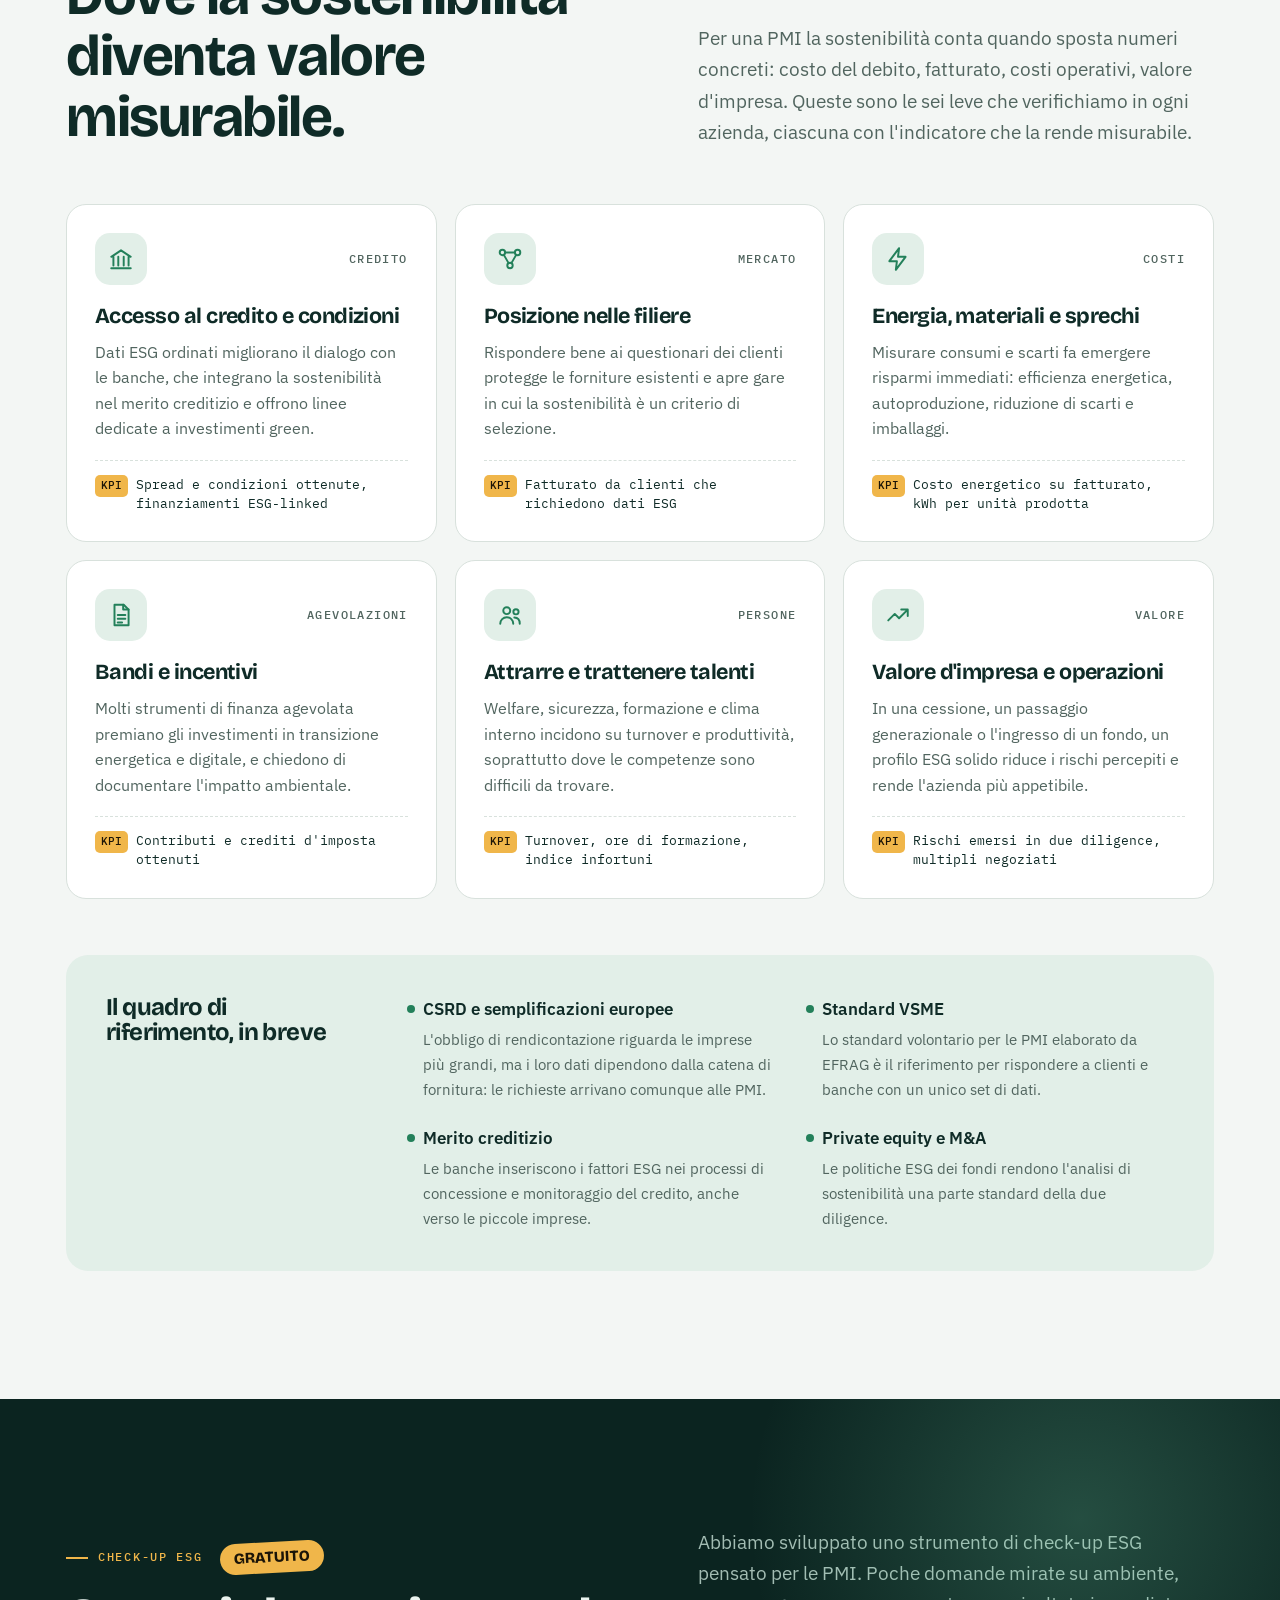
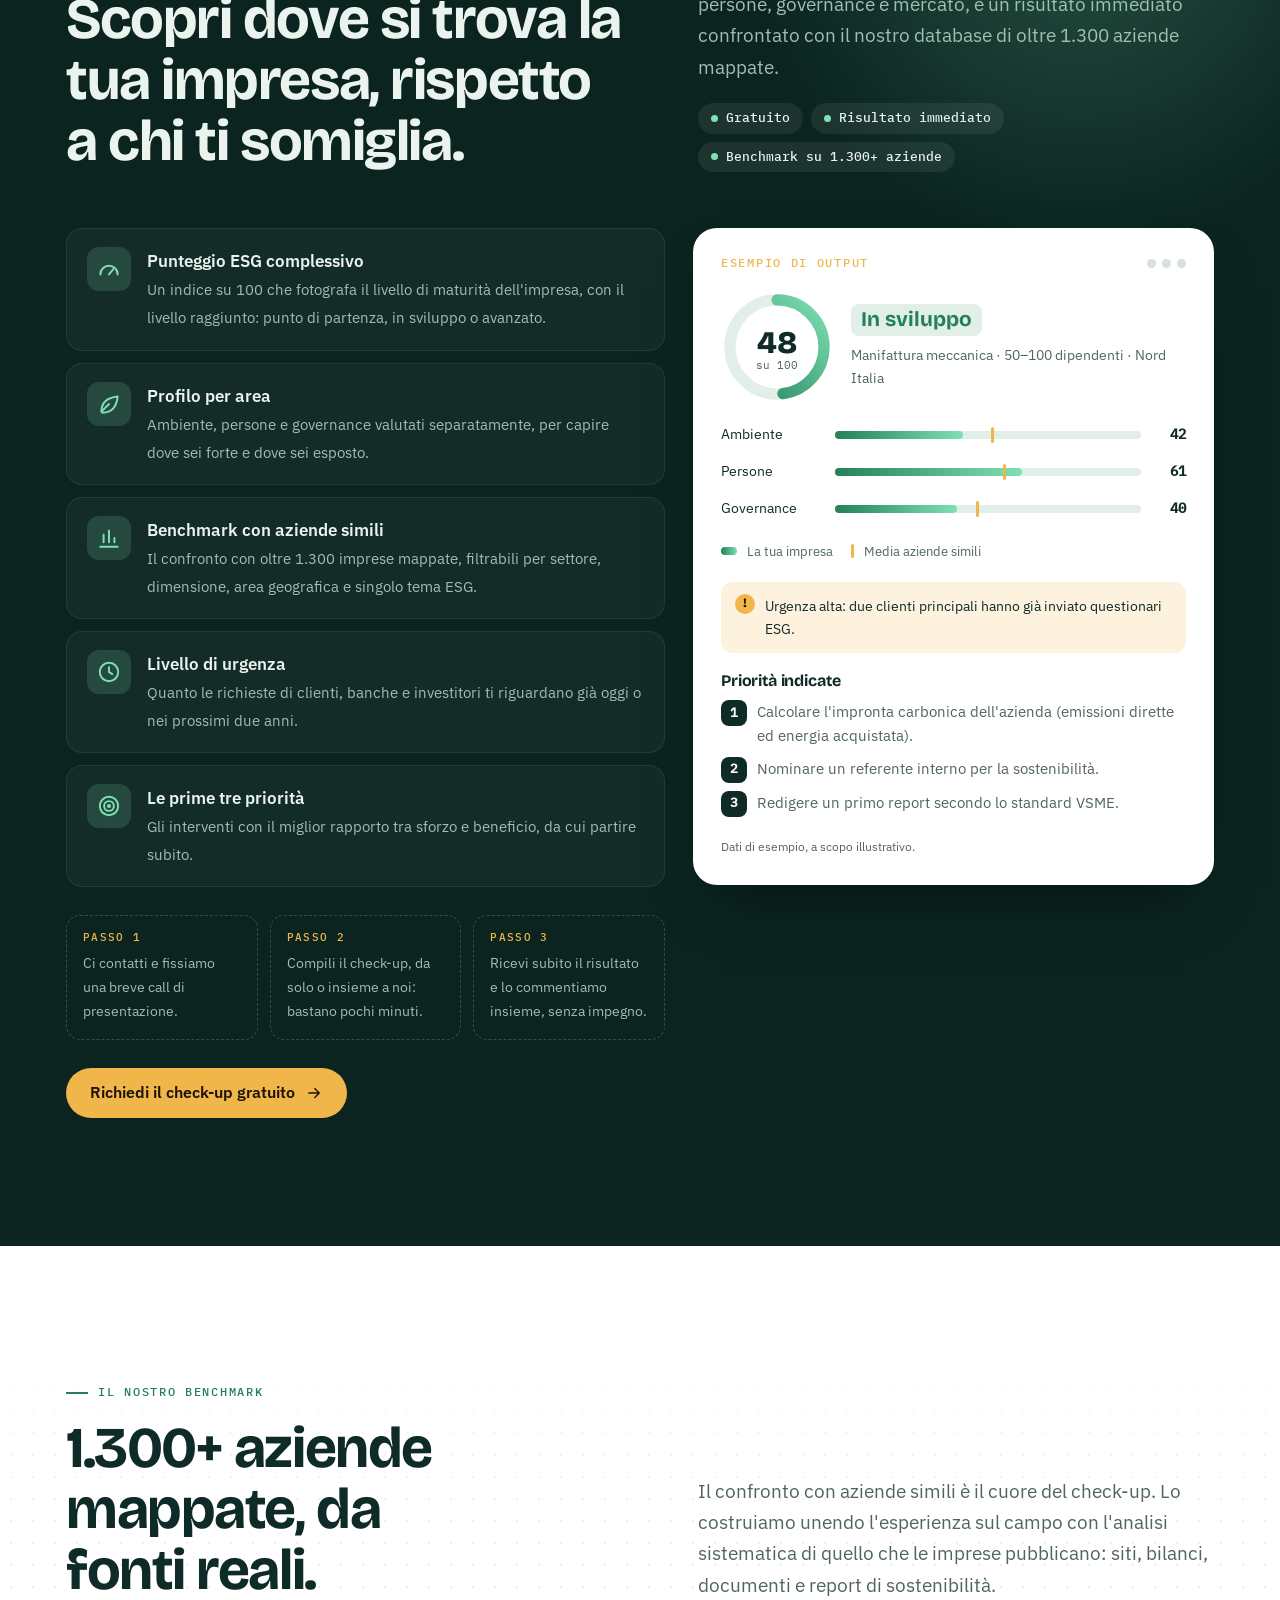
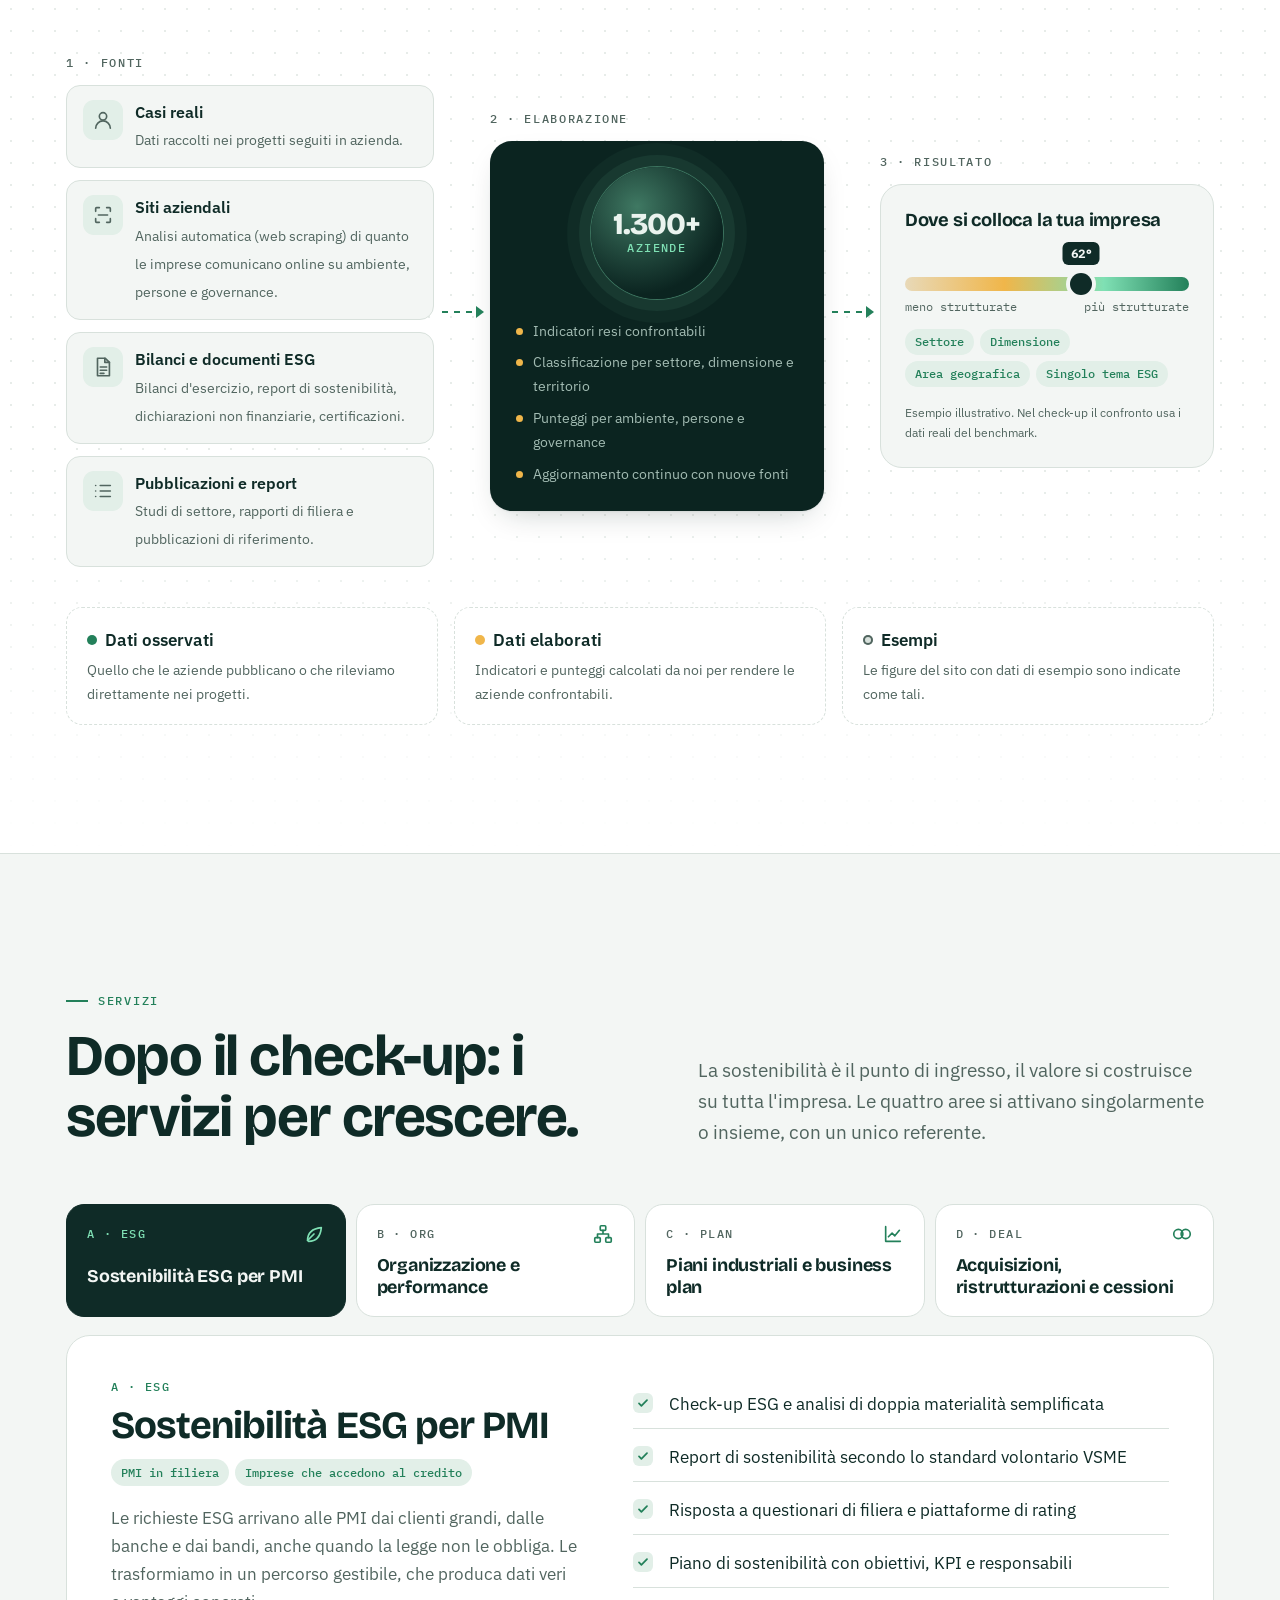
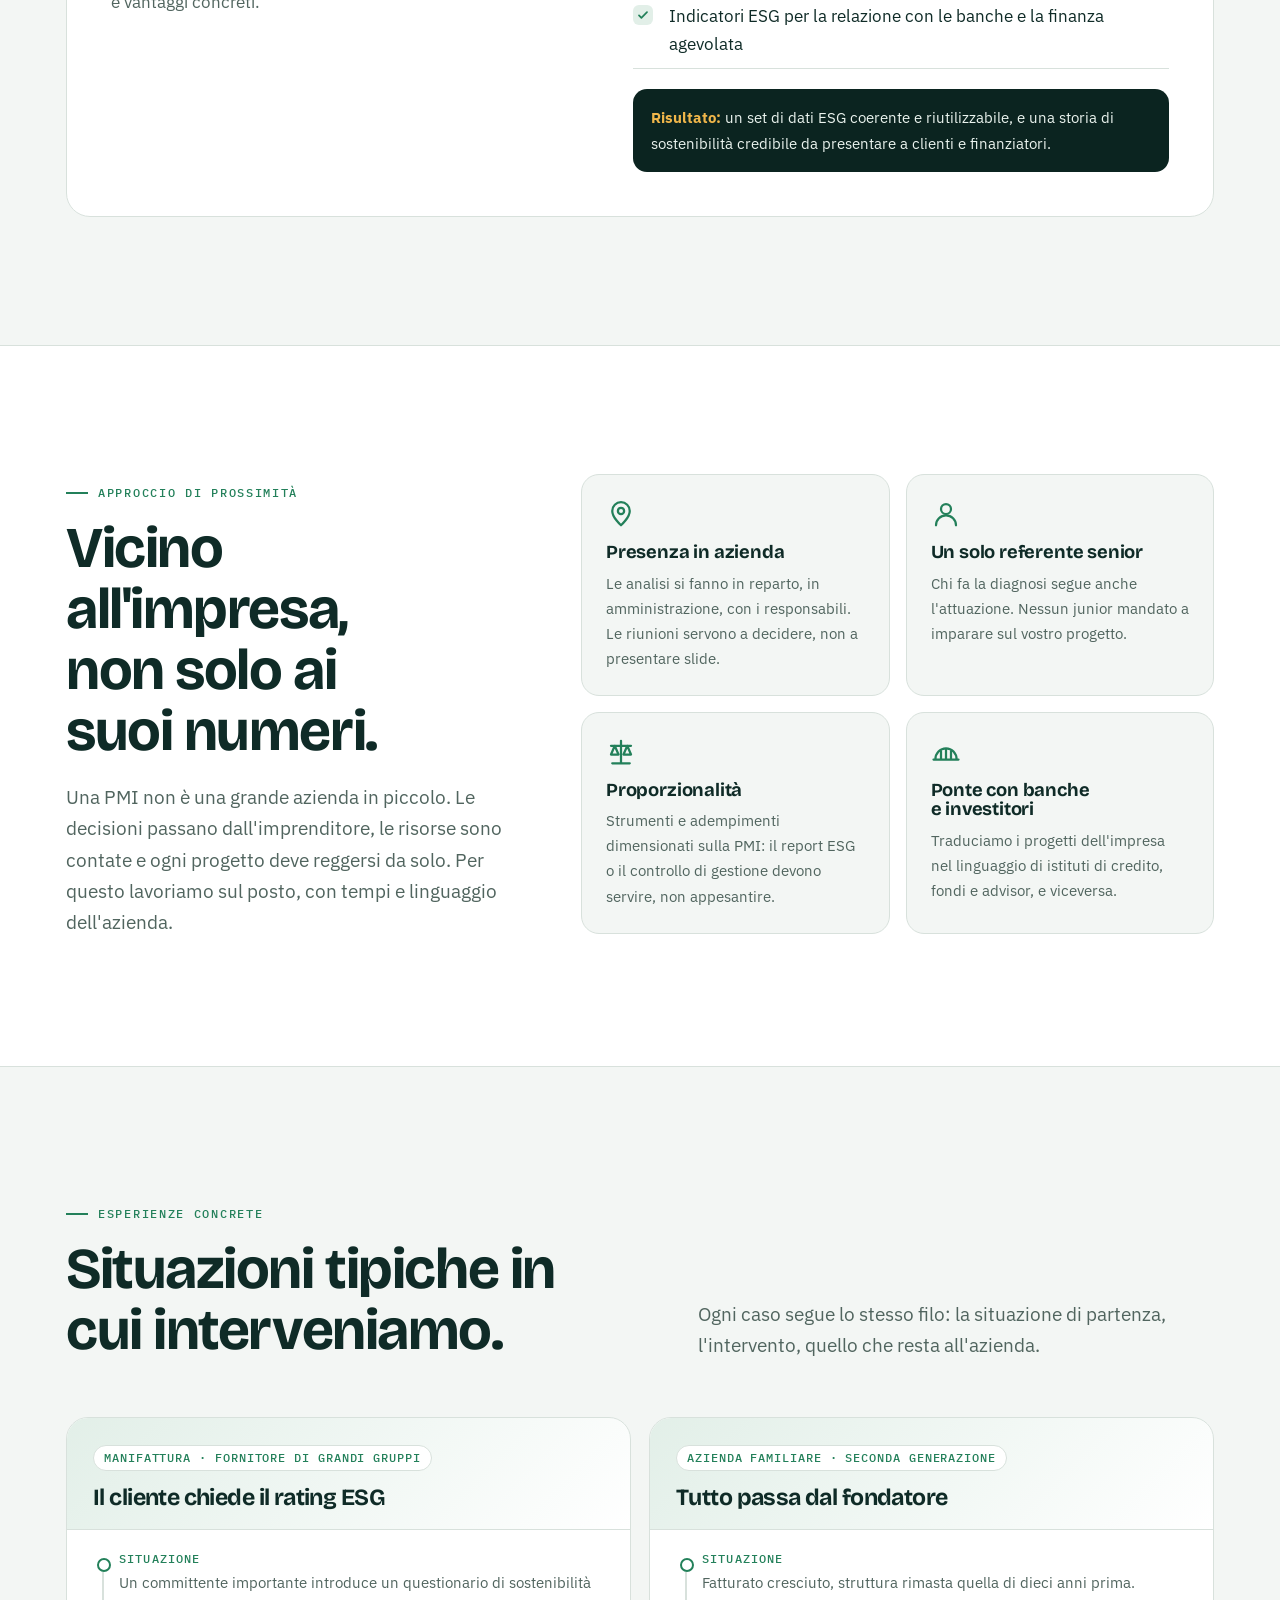
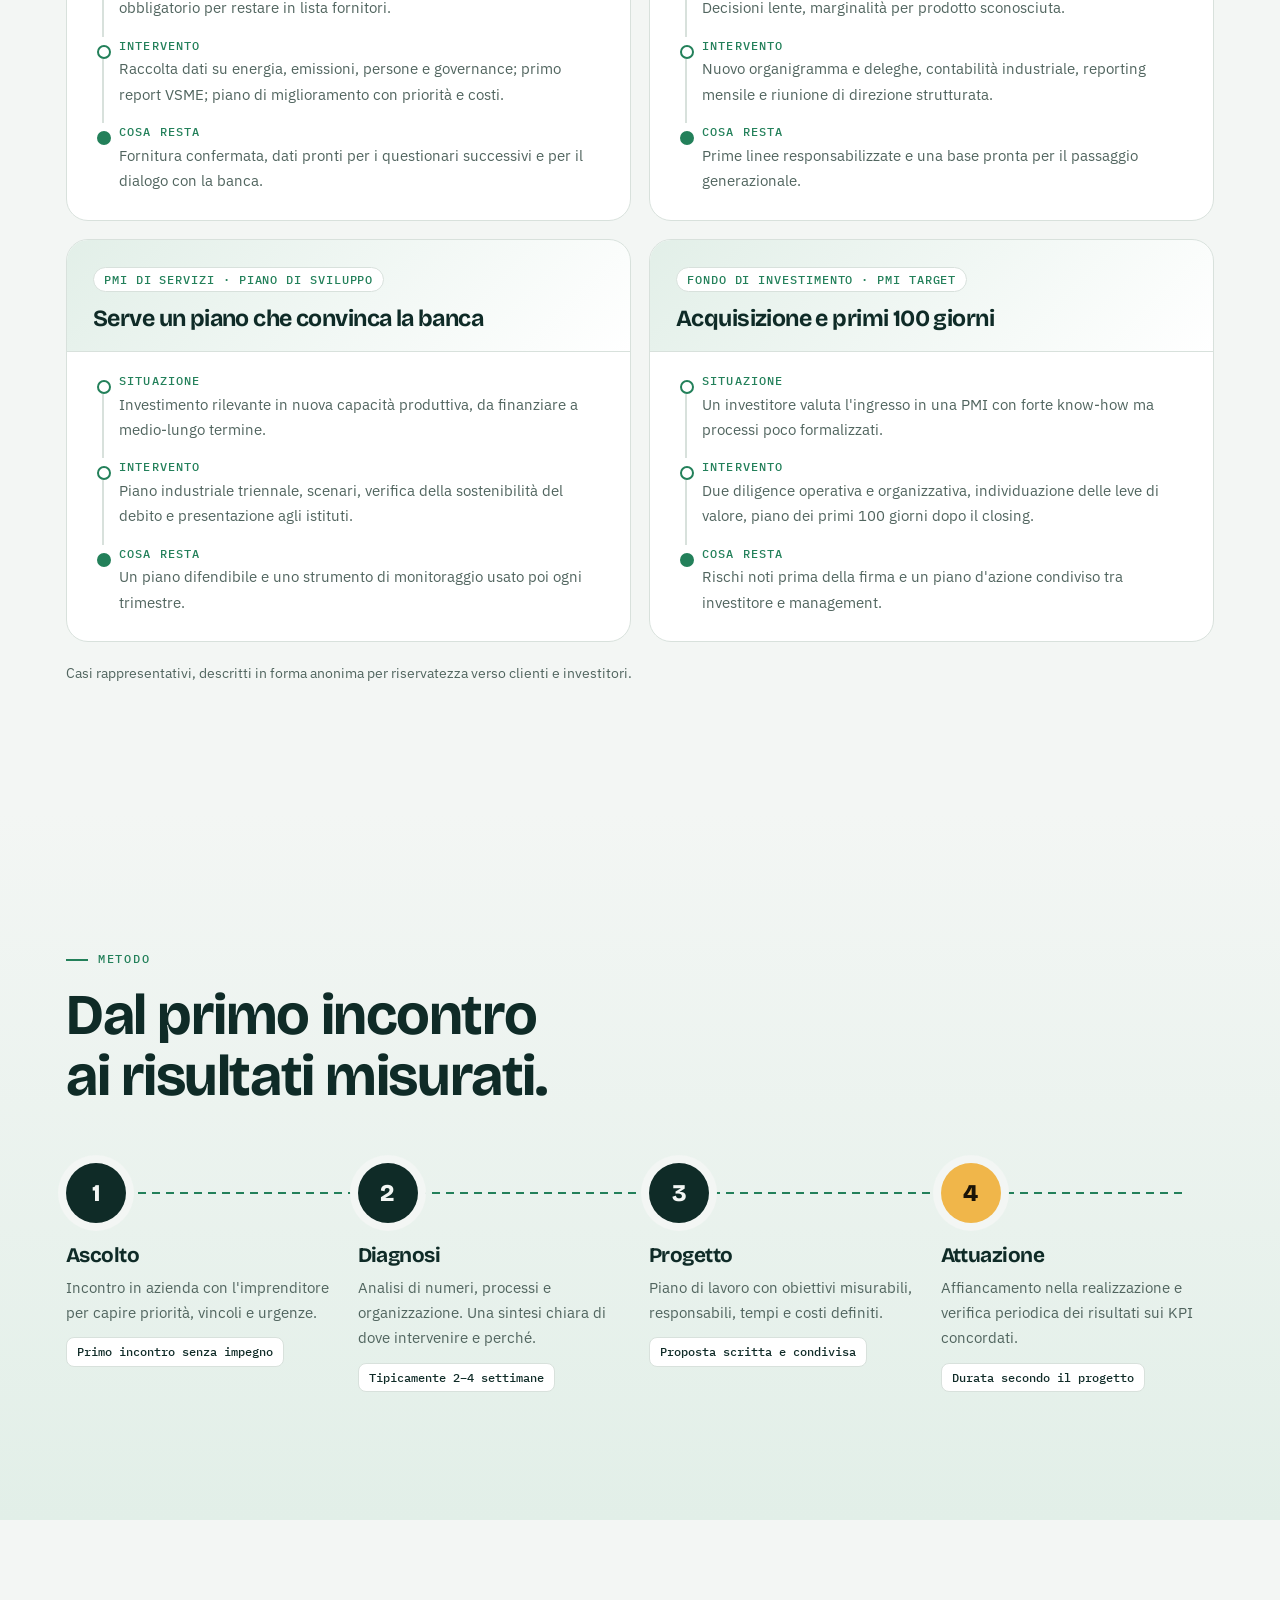
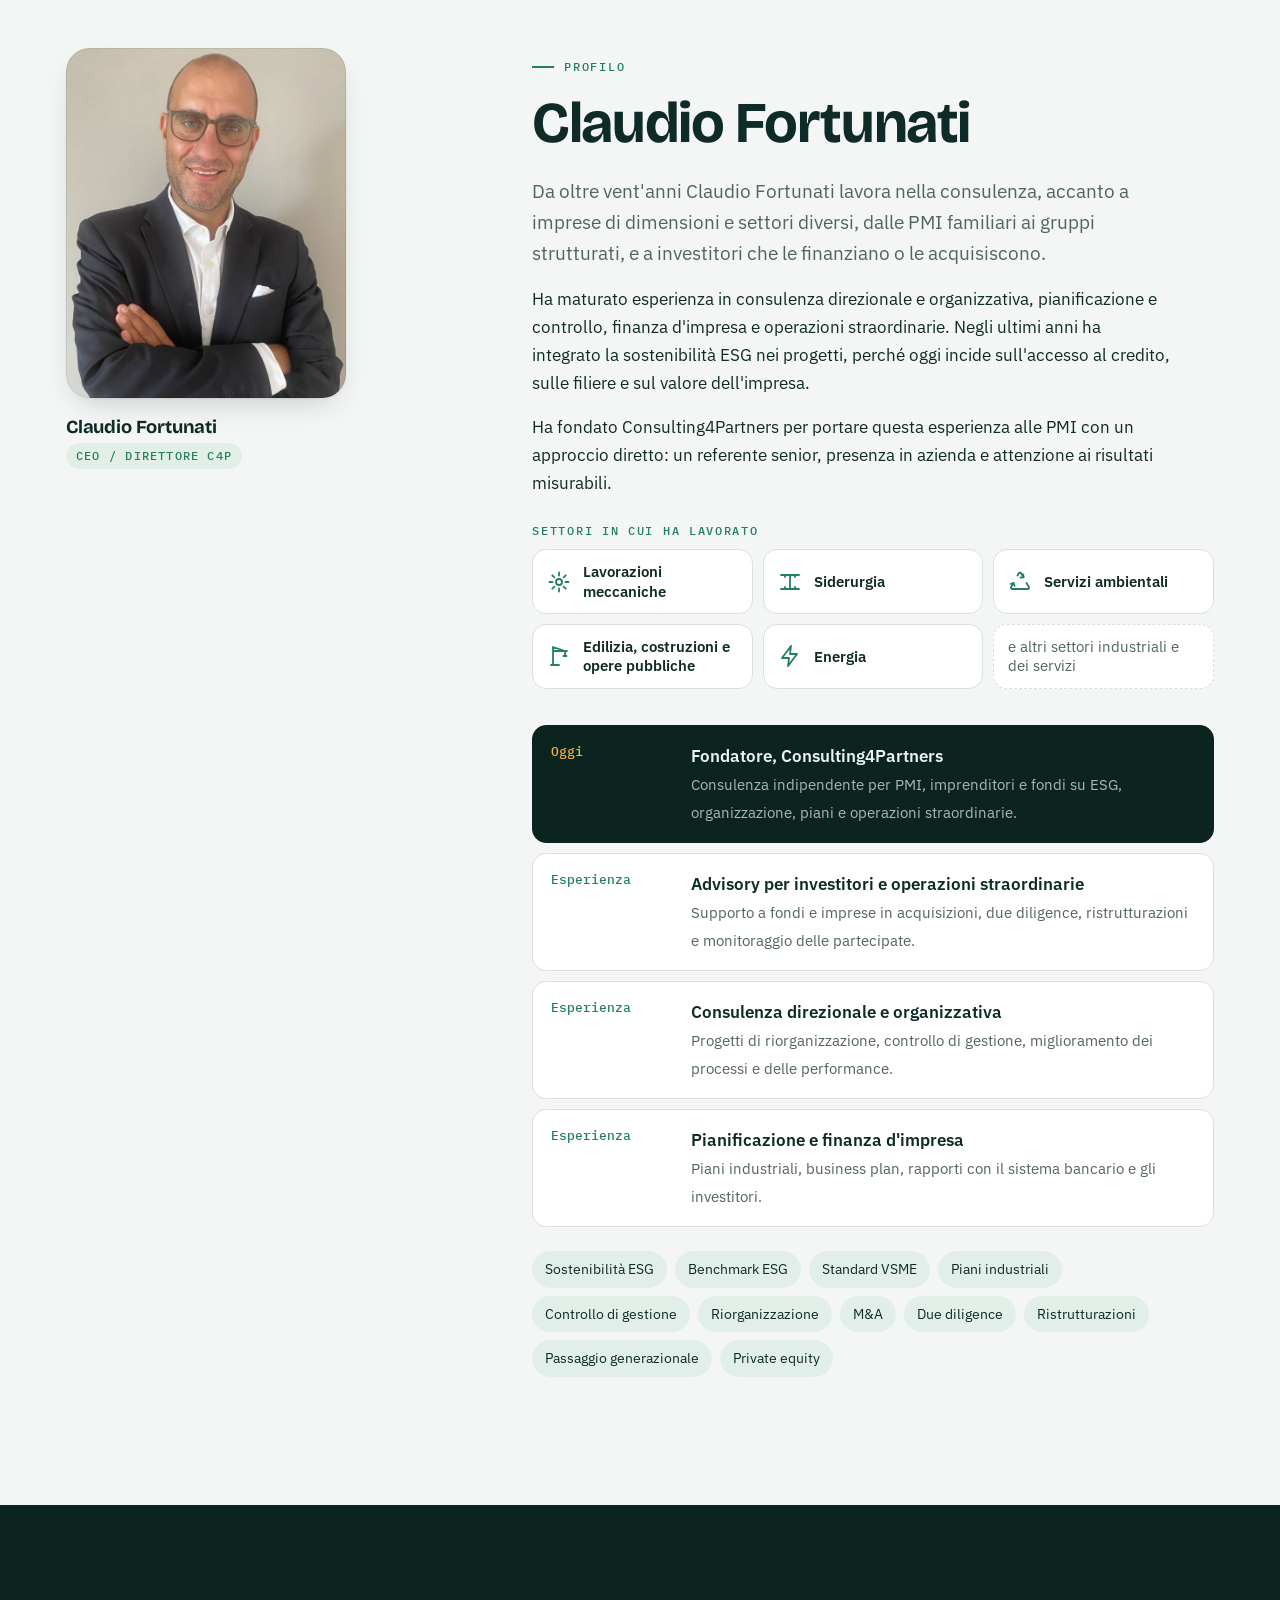
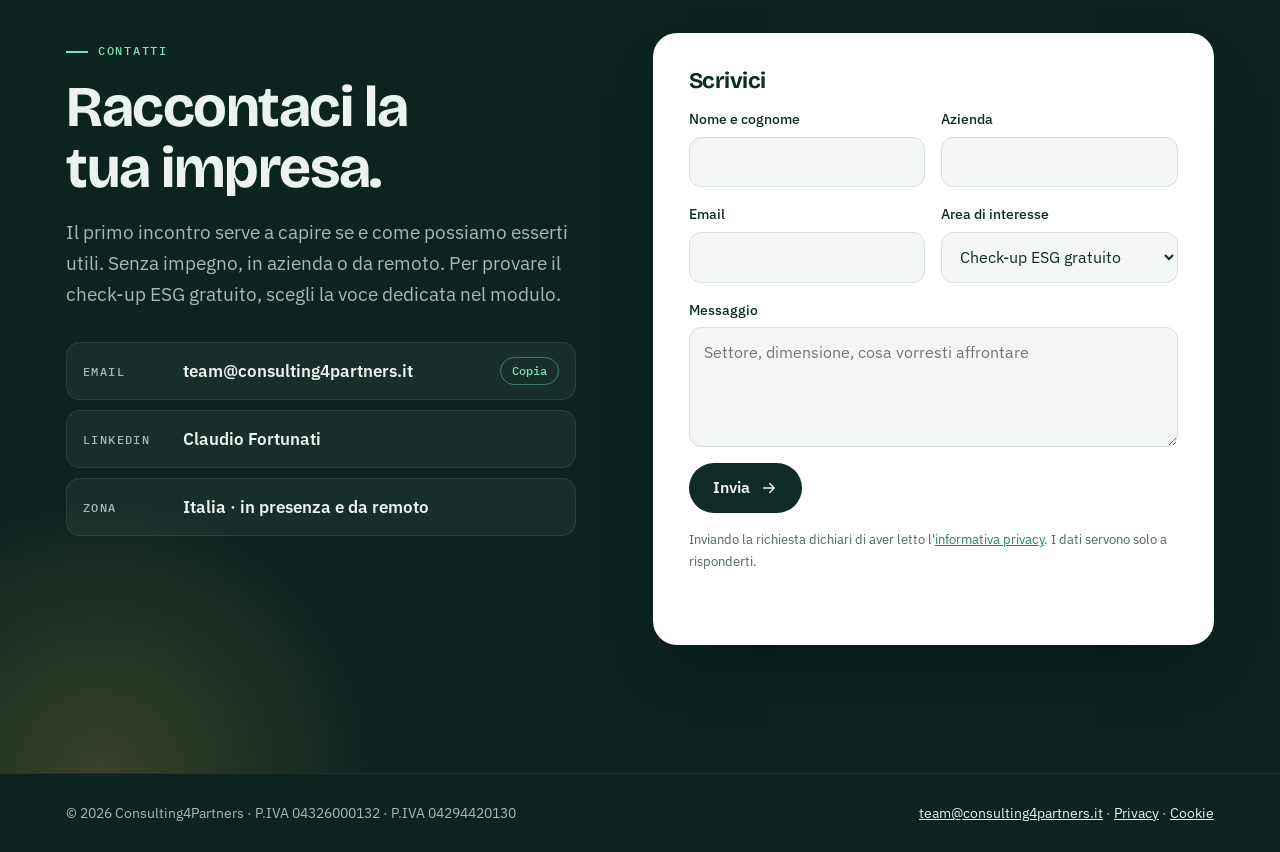
==== commit d3c68f62: "Sito: sezione benchmark (fonti, elaborazione, risultato) e settori nel profilo Co-Authored-By: Claud" ====
--- a/sito/index.html
+++ b/sito/index.html
@@ -212,6 +212,60 @@
 .fine { font-size: 0.76rem; color: var(--muted); }
 @media (max-width: 900px) { .ck { grid-template-columns: minmax(0,1fr); } .ck-res { position: static; } }
 
+/* Benchmark */
+#benchmark { background: var(--surface); border-bottom: 1px solid var(--line); overflow: hidden; }
+#benchmark::before { content: ""; position: absolute; inset: 0; background-image: radial-gradient(var(--line) 1px, transparent 1.5px); background-size: 22px 22px; opacity: .6; pointer-events: none; -webkit-mask-image: linear-gradient(180deg, transparent, #000 30%, #000 70%, transparent); mask-image: linear-gradient(180deg, transparent, #000 30%, #000 70%, transparent); }
+#benchmark .wrap { position: relative; }
+.bm { display: grid; grid-template-columns: minmax(0, 1.1fr) 56px minmax(0, 1fr) 56px minmax(0, 1fr); align-items: center; gap: 0; }
+.bm-col { display: grid; gap: 12px; align-content: center; }
+.bm-k { font: 500 0.74rem/1 var(--f-mono); letter-spacing: 0.14em; text-transform: uppercase; color: var(--muted); margin-bottom: 4px !important; }
+.bm-src { display: grid; grid-template-columns: 40px minmax(0,1fr); gap: 12px; padding: 14px 16px; border-radius: 14px; background: var(--paper); border: 1px solid var(--line); transition: border-color .2s, transform .2s; }
+.bm-src:hover { border-color: var(--moss); transform: translateX(3px); }
+.bm-ic { width: 40px; height: 40px; border-radius: 11px; display: grid; place-items: center; background: var(--tint); color: var(--moss); }
+.bm-ic .ico { width: 22px; height: 22px; }
+.bm-src b { display: block; font-weight: 600; font-size: 0.97rem; }
+.bm-src span { color: var(--muted); font-size: 0.86rem; line-height: 1.45; }
+.bm-flow { position: relative; height: 2px; margin-inline: 8px; background: repeating-linear-gradient(90deg, var(--moss) 0 6px, transparent 6px 12px); background-size: 12px 2px; animation: flow 1s linear infinite; }
+.bm-flow i { position: absolute; right: -2px; top: -5px; width: 0; height: 0; border-left: 8px solid var(--moss); border-top: 6px solid transparent; border-bottom: 6px solid transparent; }
+@keyframes flow { to { background-position: 12px 0; } }
+.bm-core { padding: 26px; border-radius: 22px; background: var(--deep); color: var(--on-deep); display: grid; gap: 20px; justify-items: center; box-shadow: var(--shadow); }
+.bm-orb { width: 132px; height: 132px; border-radius: 50%; display: grid; place-content: center; text-align: center; background: radial-gradient(circle at 35% 30%, color-mix(in srgb, var(--mint) 45%, var(--deep)), var(--deep) 70%); box-shadow: 0 0 0 1px rgba(127,224,180,.35), 0 0 0 12px rgba(127,224,180,.07), 0 0 0 24px rgba(127,224,180,.04); animation: pulse 3.2s ease-in-out infinite; }
+.bm-orb b { font: 800 1.9rem/1 var(--f-display); letter-spacing: -0.03em; }
+.bm-orb span { font: 500 0.72rem/1.4 var(--f-mono); letter-spacing: 0.12em; text-transform: uppercase; color: var(--mint); }
+@keyframes pulse { 50% { box-shadow: 0 0 0 1px rgba(127,224,180,.5), 0 0 0 16px rgba(127,224,180,.1), 0 0 0 32px rgba(127,224,180,.04); } }
+.bm-core ul { list-style: none; margin: 0; padding: 0; display: grid; gap: 8px; width: 100%; }
+.bm-core li { display: flex; gap: 10px; align-items: baseline; font-size: 0.9rem; color: var(--on-deep-muted); }
+.bm-core li::before { content: ""; flex: none; width: 7px; height: 7px; border-radius: 50%; background: var(--amber); transform: translateY(-1px); }
+.bm-out { padding: 24px; border-radius: 22px; background: var(--paper); border: 1px solid var(--line); display: grid; gap: 16px; }
+.bm-out-h { font: 700 1.15rem/1.2 var(--f-display); letter-spacing: -0.01em; }
+.pct-bar { position: relative; height: 14px; border-radius: 14px; background: linear-gradient(90deg, #e8d9b8, var(--amber) 35%, var(--mint) 70%, var(--moss)); margin-top: 30px; }
+.pct-me { position: absolute; left: var(--p); top: 50%; width: 22px; height: 22px; margin: -11px 0 0 -11px; border-radius: 50%; background: var(--ink); box-shadow: 0 0 0 4px var(--paper); }
+.pct-me em { position: absolute; bottom: 30px; left: 50%; transform: translateX(-50%); font: 600 0.78rem/1 var(--f-mono); font-style: normal; white-space: nowrap; padding: 5px 8px; border-radius: 6px; background: var(--ink); color: var(--paper); }
+.pct-ax { display: flex; justify-content: space-between; margin-top: 10px; font: 400 0.74rem/1 var(--f-mono); color: var(--muted); }
+.bm-tags { list-style: none; margin: 0; padding: 0; display: flex; flex-wrap: wrap; gap: 6px; }
+.bm-tags li { font: 500 0.76rem/1 var(--f-mono); padding: 7px 10px; border-radius: 999px; background: var(--tint); color: var(--moss); }
+.bm-legend { margin: 40px 0 0; display: grid; grid-template-columns: repeat(3, minmax(0,1fr)); gap: 16px; }
+.bm-legend > div { padding: 18px 20px; border-radius: 16px; border: 1px dashed var(--line); background: var(--surface); }
+.bm-legend dt { font-weight: 600; display: flex; align-items: center; gap: 8px; }
+.bm-legend dd { margin: 4px 0 0; color: var(--muted); font-size: 0.9rem; }
+.dot { width: 10px; height: 10px; border-radius: 50%; display: inline-block; }
+.d1 { background: var(--moss); } .d2 { background: var(--amber); } .d3 { background: var(--line); box-shadow: inset 0 0 0 2px var(--muted); }
+@media (max-width: 980px) {
+  .bm { grid-template-columns: minmax(0,1fr); gap: 10px; }
+  .bm-flow { width: 2px; height: 40px; justify-self: center; margin: 4px 0; background: repeating-linear-gradient(180deg, var(--moss) 0 6px, transparent 6px 12px); background-size: 2px 12px; animation-name: flowv; }
+  .bm-flow i { right: auto; left: -5px; top: auto; bottom: -2px; border-left: 6px solid transparent; border-right: 6px solid transparent; border-top: 8px solid var(--moss); border-bottom: 0; }
+  .bm-legend { grid-template-columns: minmax(0,1fr); }
+}
+@keyframes flowv { to { background-position: 0 12px; } }
+
+/* Settori */
+.sectors { margin-top: 28px; }
+.sectors h3 { font: 500 0.76rem/1 var(--f-mono); letter-spacing: 0.14em; text-transform: uppercase; color: var(--moss); margin-bottom: 12px; }
+.sector-list { list-style: none; margin: 0; padding: 0; display: grid; grid-template-columns: repeat(auto-fill, minmax(190px, 1fr)); gap: 10px; }
+.sector-list li { display: flex; align-items: center; gap: 12px; padding: 12px 14px; border-radius: 14px; background: var(--surface); border: 1px solid var(--line); font-weight: 600; font-size: 0.93rem; line-height: 1.3; }
+.sector-list li .ico { width: 24px; height: 24px; color: var(--moss); }
+.sector-list li.more { font-weight: 400; color: var(--muted); border-style: dashed; }
+
 /* Servizi a schede */
 .tabs { display: grid; grid-template-columns: repeat(4, minmax(0,1fr)); gap: 10px; }
 .tab { text-align: left; font: inherit; color: var(--ink); cursor: pointer; padding: 18px 20px; border-radius: 18px; border: 1px solid var(--line); background: var(--surface); display: grid; gap: 10px; transition: background .2s, color .2s, border-color .2s, transform .2s; }
@@ -381,6 +435,11 @@
     <symbol id="i-org" viewBox="0 0 24 24"><rect x="9" y="3" width="6" height="5" rx="1"/><rect x="3" y="16" width="6" height="5" rx="1"/><rect x="15" y="16" width="6" height="5" rx="1"/><path d="M12 8v4M6 16v-4h12v4"/></symbol>
     <symbol id="i-plan" viewBox="0 0 24 24"><path d="M4 4v16h16"/><path d="M7 15l4-4 3 3 5-6"/></symbol>
     <symbol id="i-deal" viewBox="0 0 24 24"><circle cx="8" cy="12" r="5"/><circle cx="16" cy="12" r="5"/></symbol>
+    <symbol id="i-scan" viewBox="0 0 24 24"><path d="M4 8V5a1 1 0 0 1 1-1h3M16 4h3a1 1 0 0 1 1 1v3M20 16v3a1 1 0 0 1-1 1h-3M8 20H5a1 1 0 0 1-1-1v-3M7 12h10"/></symbol>
+    <symbol id="i-gear" viewBox="0 0 24 24"><circle cx="12" cy="12" r="3"/><path d="M12 2.5v3M12 18.5v3M2.5 12h3M18.5 12h3M5.3 5.3l2.1 2.1M16.6 16.6l2.1 2.1M5.3 18.7l2.1-2.1M16.6 7.4l2.1-2.1"/></symbol>
+    <symbol id="i-beam" viewBox="0 0 24 24"><path d="M3 5h18M3 19h18M12 5v14M7 5v2M17 5v2M7 17v2M17 17v2"/></symbol>
+    <symbol id="i-recycle" viewBox="0 0 24 24"><path d="M7 19H4.5a1.5 1.5 0 0 1-1.3-2.3L5.5 13M17 19h2.5a1.5 1.5 0 0 0 1.3-2.3L18.5 13M9.5 5.5l1.2-2a1.5 1.5 0 0 1 2.6 0l2.2 3.8"/><path d="M7 19h10M15.5 7.3l-.3-3M15.5 7.3l-3 .2M5.5 13l-2.6.9M5.5 13l1 2.8"/></symbol>
+    <symbol id="i-crane" viewBox="0 0 24 24"><path d="M6 21V3l12 4H6M6 7h14M18 7v5M16.5 12h3M4 21h8"/></symbol>
     <symbol id="i-arrow" viewBox="0 0 24 24"><path d="M5 12h14M13 6l6 6-6 6"/></symbol>
     <symbol id="i-menu" viewBox="0 0 24 24"><path d="M4 7h16M4 12h16M4 17h16"/></symbol>
     <symbol id="i-x" viewBox="0 0 24 24"><path d="M6 6l12 12M18 6L6 18"/></symbol>
@@ -393,6 +452,7 @@
     <nav class="nav" aria-label="Sezioni">
       <a href="#valore">Valore ESG</a>
       <a href="#checkup">Check-up</a>
+      <a href="#benchmark">Benchmark</a>
       <a href="#servizi">Servizi</a>
       <a href="#casi">Casi</a>
       <a href="#metodo">Metodo</a>
@@ -408,6 +468,7 @@
 <nav class="mnav" id="mnav" aria-label="Menu" hidden>
   <a href="#valore">Valore ESG</a>
   <a href="#checkup">Check-up gratuito</a>
+  <a href="#benchmark">Benchmark</a>
   <a href="#servizi">Servizi</a>
   <a href="#casi">Casi</a>
   <a href="#metodo">Metodo</a>
@@ -574,6 +635,65 @@
   </div>
 </section>
 
+<!-- BENCHMARK -->
+<section id="benchmark">
+  <div class="wrap">
+    <div class="sec-head rv">
+      <div>
+        <p class="eyebrow">Il nostro benchmark</p>
+        <h2 class="h2">1.300+ aziende mappate, da fonti reali.</h2>
+      </div>
+      <p class="lead">Il confronto con aziende simili è il cuore del check-up. Lo costruiamo unendo l'esperienza sul campo con l'analisi sistematica di quello che le imprese pubblicano: siti, bilanci, documenti e report di sostenibilità.</p>
+    </div>
+
+    <div class="bm">
+      <div class="bm-col">
+        <p class="bm-k">1 · Fonti</p>
+        <div class="bm-src rv"><span class="bm-ic"><svg class="ico"><use href="#i-user"/></svg></span><p><b>Casi reali</b><span>Dati raccolti nei progetti seguiti in azienda.</span></p></div>
+        <div class="bm-src rv"><span class="bm-ic"><svg class="ico"><use href="#i-scan"/></svg></span><p><b>Siti aziendali</b><span>Analisi automatica (web scraping) di quanto le imprese comunicano online su ambiente, persone e governance.</span></p></div>
+        <div class="bm-src rv"><span class="bm-ic"><svg class="ico"><use href="#i-doc"/></svg></span><p><b>Bilanci e documenti ESG</b><span>Bilanci d'esercizio, report di sostenibilità, dichiarazioni non finanziarie, certificazioni.</span></p></div>
+        <div class="bm-src rv"><span class="bm-ic"><svg class="ico"><use href="#i-list"/></svg></span><p><b>Pubblicazioni e report</b><span>Studi di settore, rapporti di filiera e pubblicazioni di riferimento.</span></p></div>
+      </div>
+
+      <div class="bm-flow" aria-hidden="true"><i></i></div>
+
+      <div class="bm-col">
+        <p class="bm-k">2 · Elaborazione</p>
+        <div class="bm-core rv">
+          <div class="bm-orb"><b>1.300+</b><span>aziende</span></div>
+          <ul>
+            <li>Indicatori resi confrontabili</li>
+            <li>Classificazione per settore, dimensione e territorio</li>
+            <li>Punteggi per ambiente, persone e governance</li>
+            <li>Aggiornamento continuo con nuove fonti</li>
+          </ul>
+        </div>
+      </div>
+
+      <div class="bm-flow" aria-hidden="true"><i></i></div>
+
+      <div class="bm-col">
+        <p class="bm-k">3 · Risultato</p>
+        <div class="bm-out rv">
+          <p class="bm-out-h">Dove si colloca la tua impresa</p>
+          <div class="pct" role="img" aria-label="Esempio: la tua impresa si colloca al 62° percentile tra le aziende simili">
+            <div class="pct-bar"><span class="pct-me" style="--p:62%"><em>62°</em></span></div>
+            <div class="pct-ax"><span>meno strutturate</span><span>più strutturate</span></div>
+          </div>
+          <ul class="bm-tags"><li>Settore</li><li>Dimensione</li><li>Area geografica</li><li>Singolo tema ESG</li></ul>
+          <p class="fine">Esempio illustrativo. Nel check-up il confronto usa i dati reali del benchmark.</p>
+        </div>
+      </div>
+    </div>
+
+    <dl class="bm-legend rv">
+      <div><dt><i class="dot d1"></i>Dati osservati</dt><dd>Quello che le aziende pubblicano o che rileviamo direttamente nei progetti.</dd></div>
+      <div><dt><i class="dot d2"></i>Dati elaborati</dt><dd>Indicatori e punteggi calcolati da noi per rendere le aziende confrontabili.</dd></div>
+      <div><dt><i class="dot d3"></i>Esempi</dt><dd>Le figure del sito con dati di esempio sono indicate come tali.</dd></div>
+    </dl>
+  </div>
+</section>
+
 <!-- SERVIZI -->
 <section id="servizi">
   <div class="wrap">
@@ -767,6 +887,17 @@
           <p class="lead">Da oltre vent'anni Claudio Fortunati lavora nella consulenza, accanto a imprese di dimensioni e settori diversi, dalle PMI familiari ai gruppi strutturati, e a investitori che le finanziano o le acquisiscono.</p>
           <p>Ha maturato esperienza in consulenza direzionale e organizzativa, pianificazione e controllo, finanza d'impresa e operazioni straordinarie. Negli ultimi anni ha integrato la sostenibilità ESG nei progetti, perché oggi incide sull'accesso al credito, sulle filiere e sul valore dell'impresa.</p>
           <p>Ha fondato Consulting4Partners per portare questa esperienza alle PMI con un approccio diretto: un referente senior, presenza in azienda e attenzione ai risultati misurabili.</p>
+        </div>
+        <div class="sectors">
+          <h3>Settori in cui ha lavorato</h3>
+          <ul class="sector-list">
+            <li><svg class="ico"><use href="#i-gear"/></svg>Lavorazioni meccaniche</li>
+            <li><svg class="ico"><use href="#i-beam"/></svg>Siderurgia</li>
+            <li><svg class="ico"><use href="#i-recycle"/></svg>Servizi ambientali</li>
+            <li><svg class="ico"><use href="#i-crane"/></svg>Edilizia, costruzioni e opere pubbliche</li>
+            <li><svg class="ico"><use href="#i-bolt"/></svg>Energia</li>
+            <li class="more">e altri settori industriali e dei servizi</li>
+          </ul>
         </div>
       </div>
       <div class="timeline rv" aria-label="Percorso professionale">
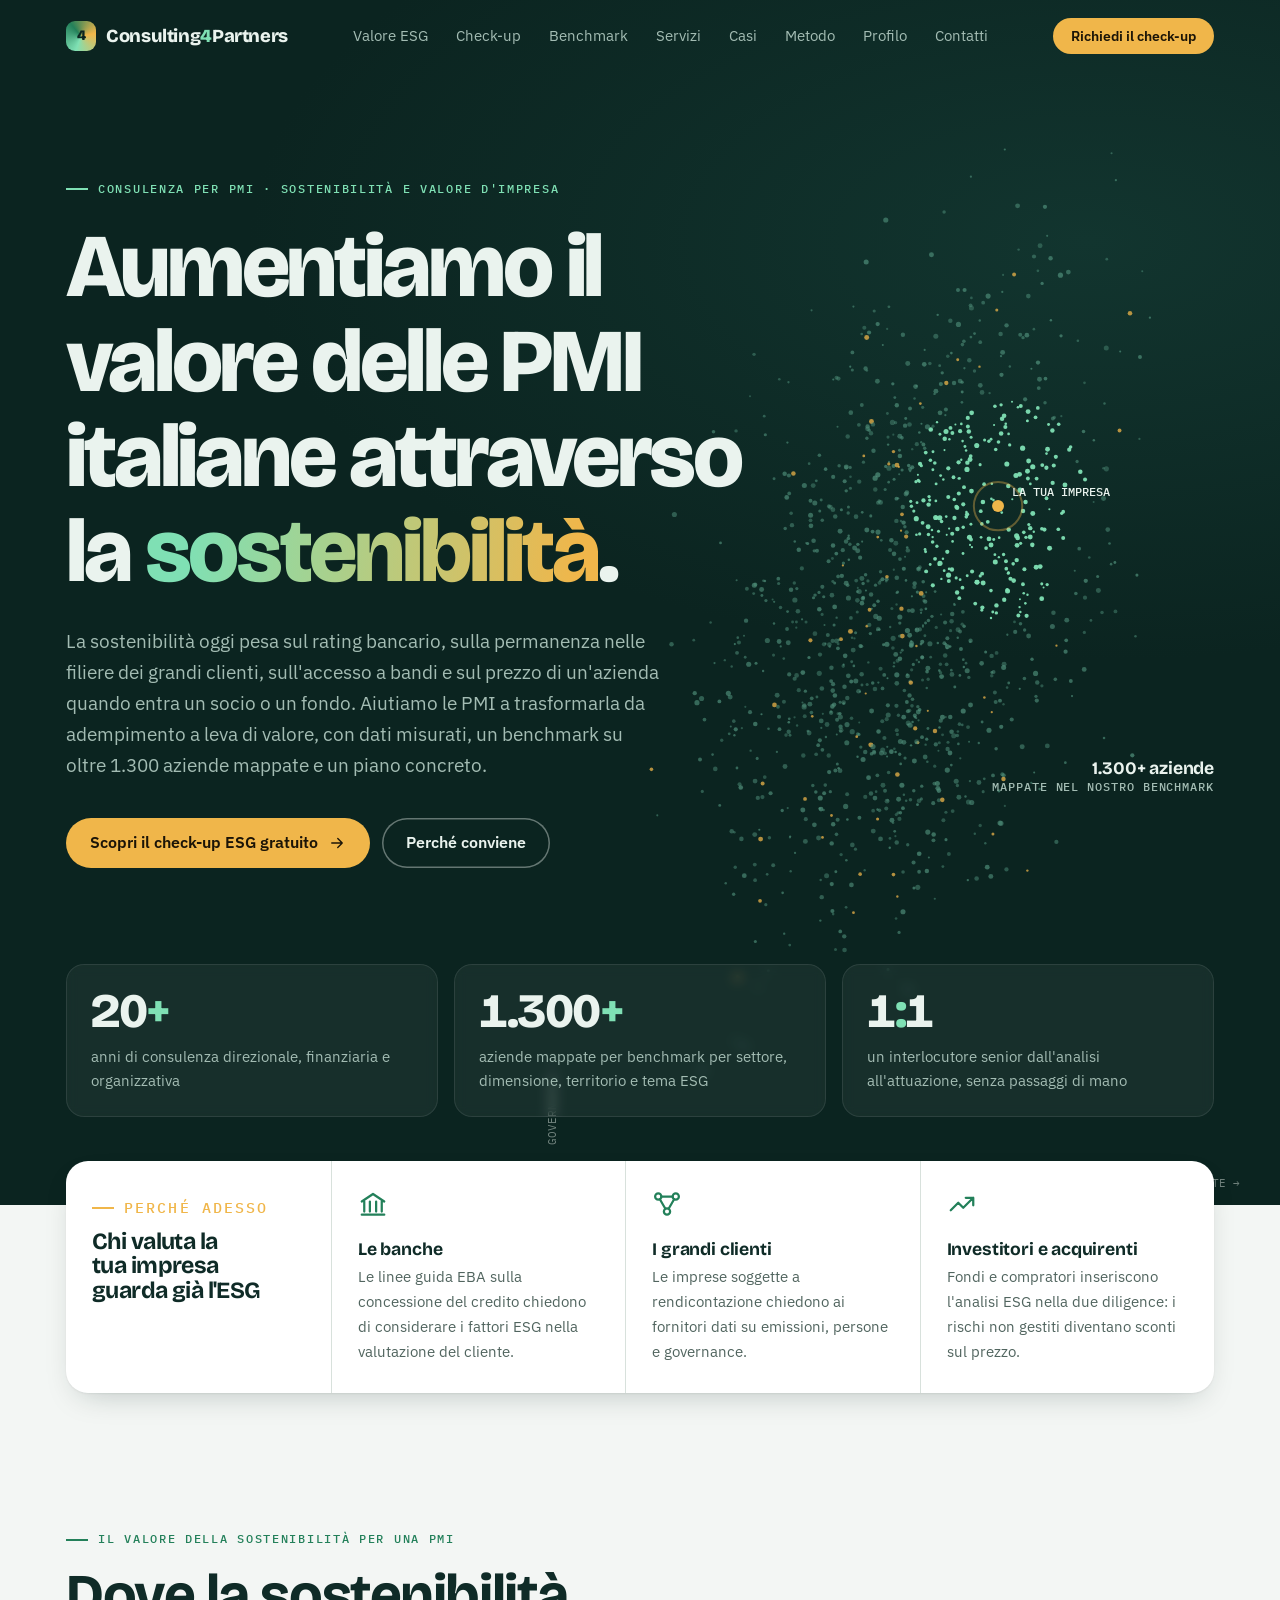
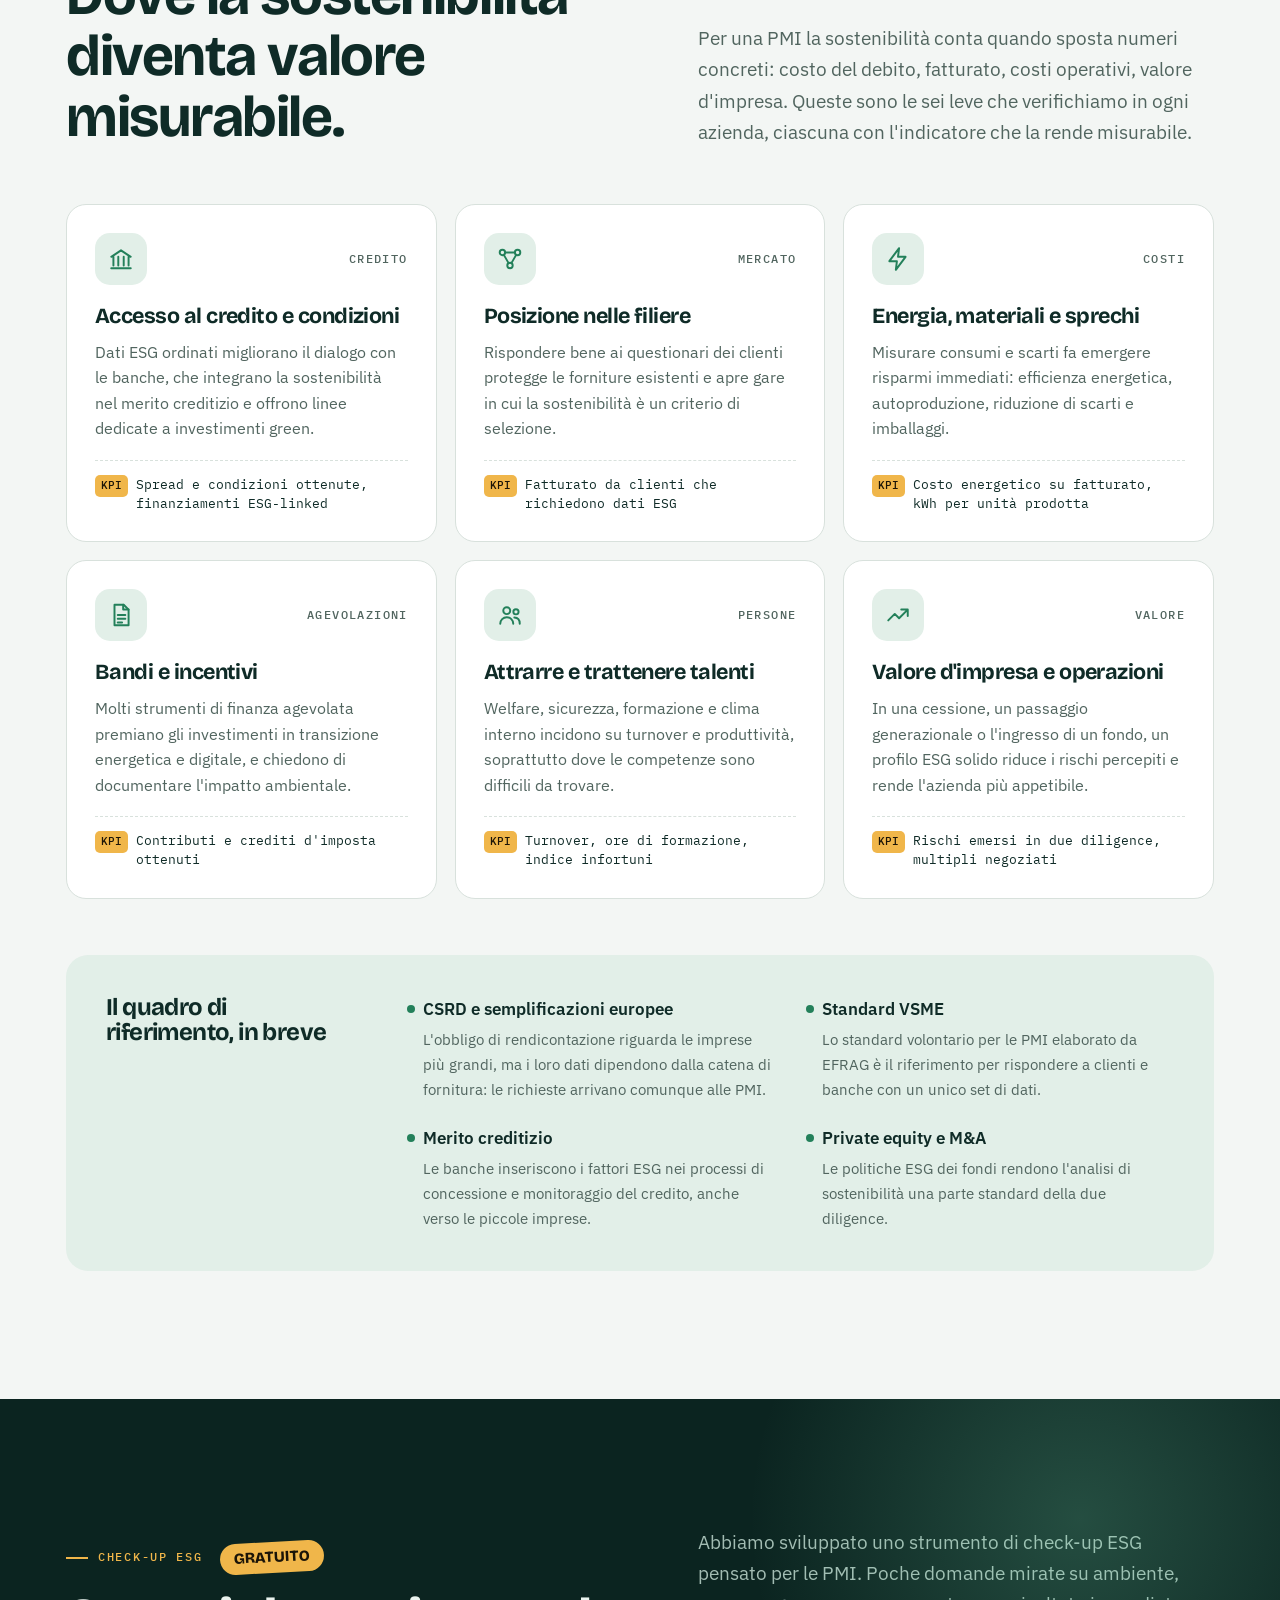
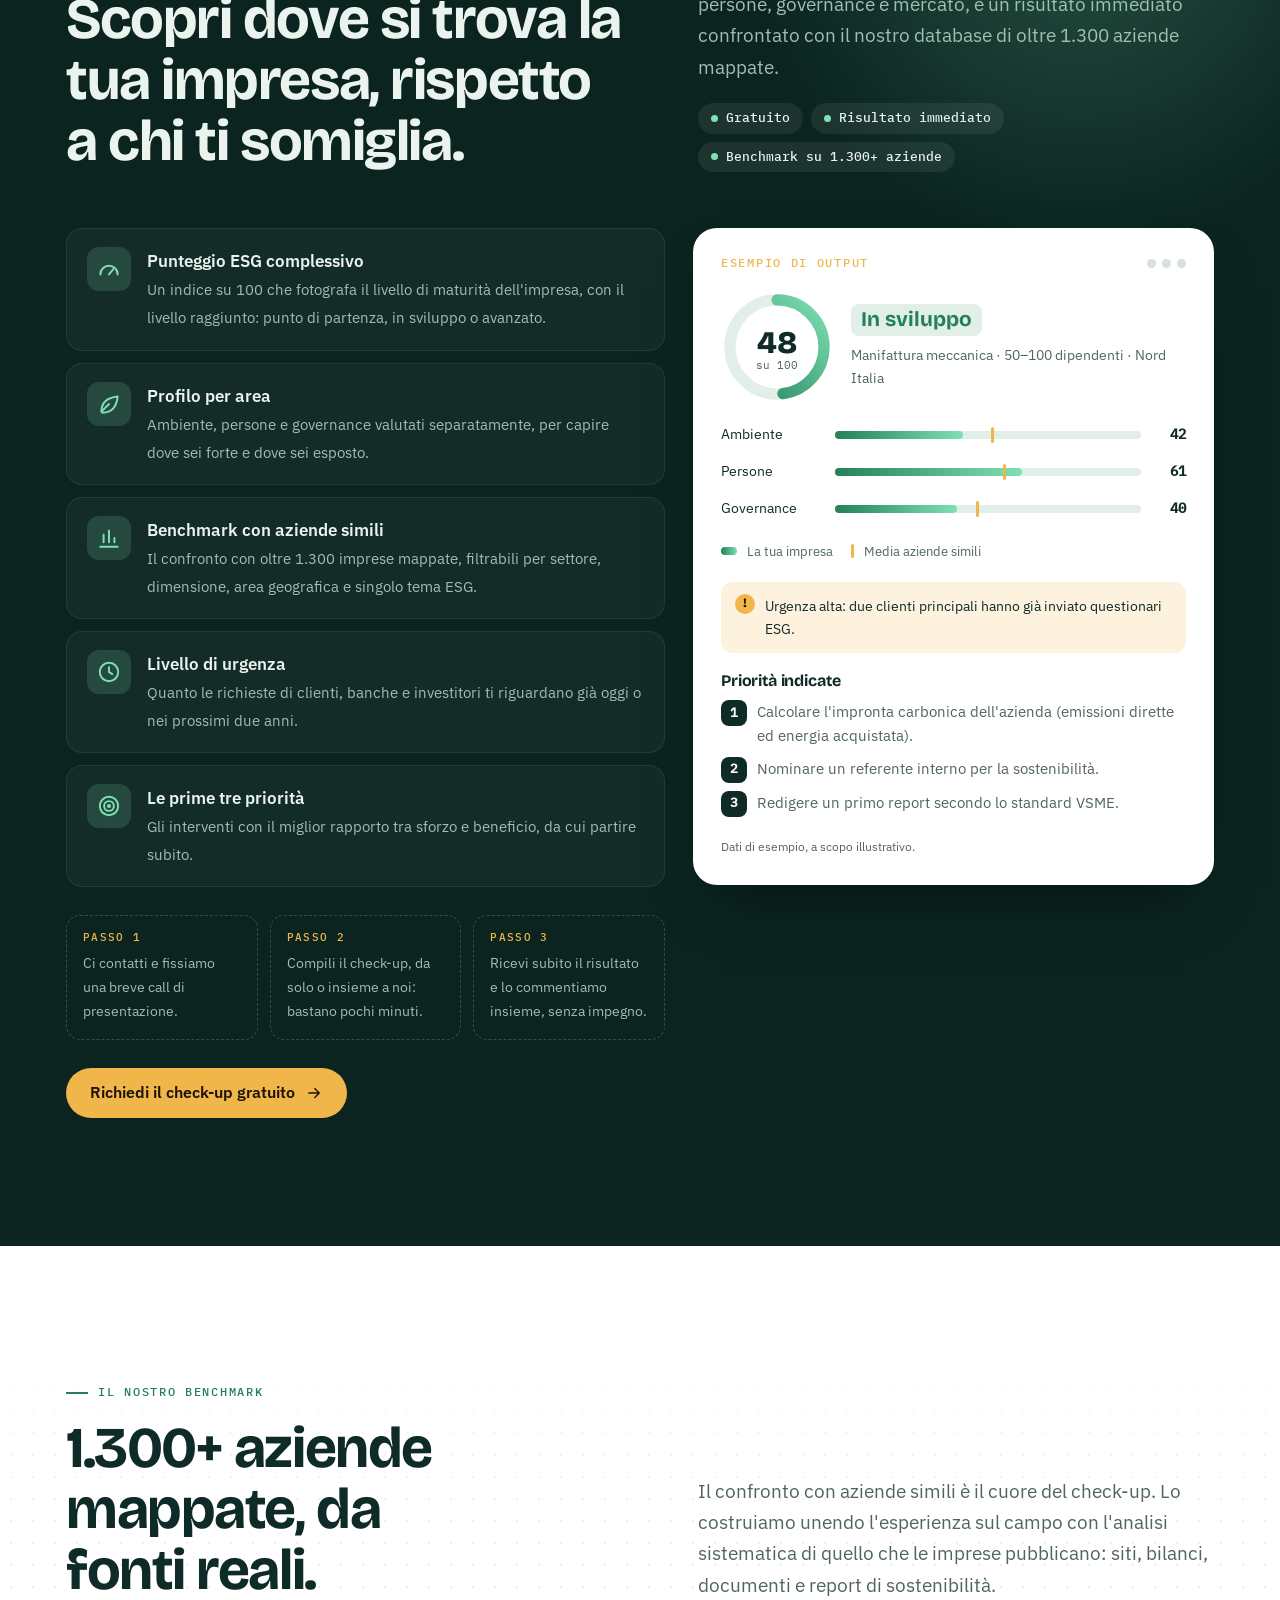
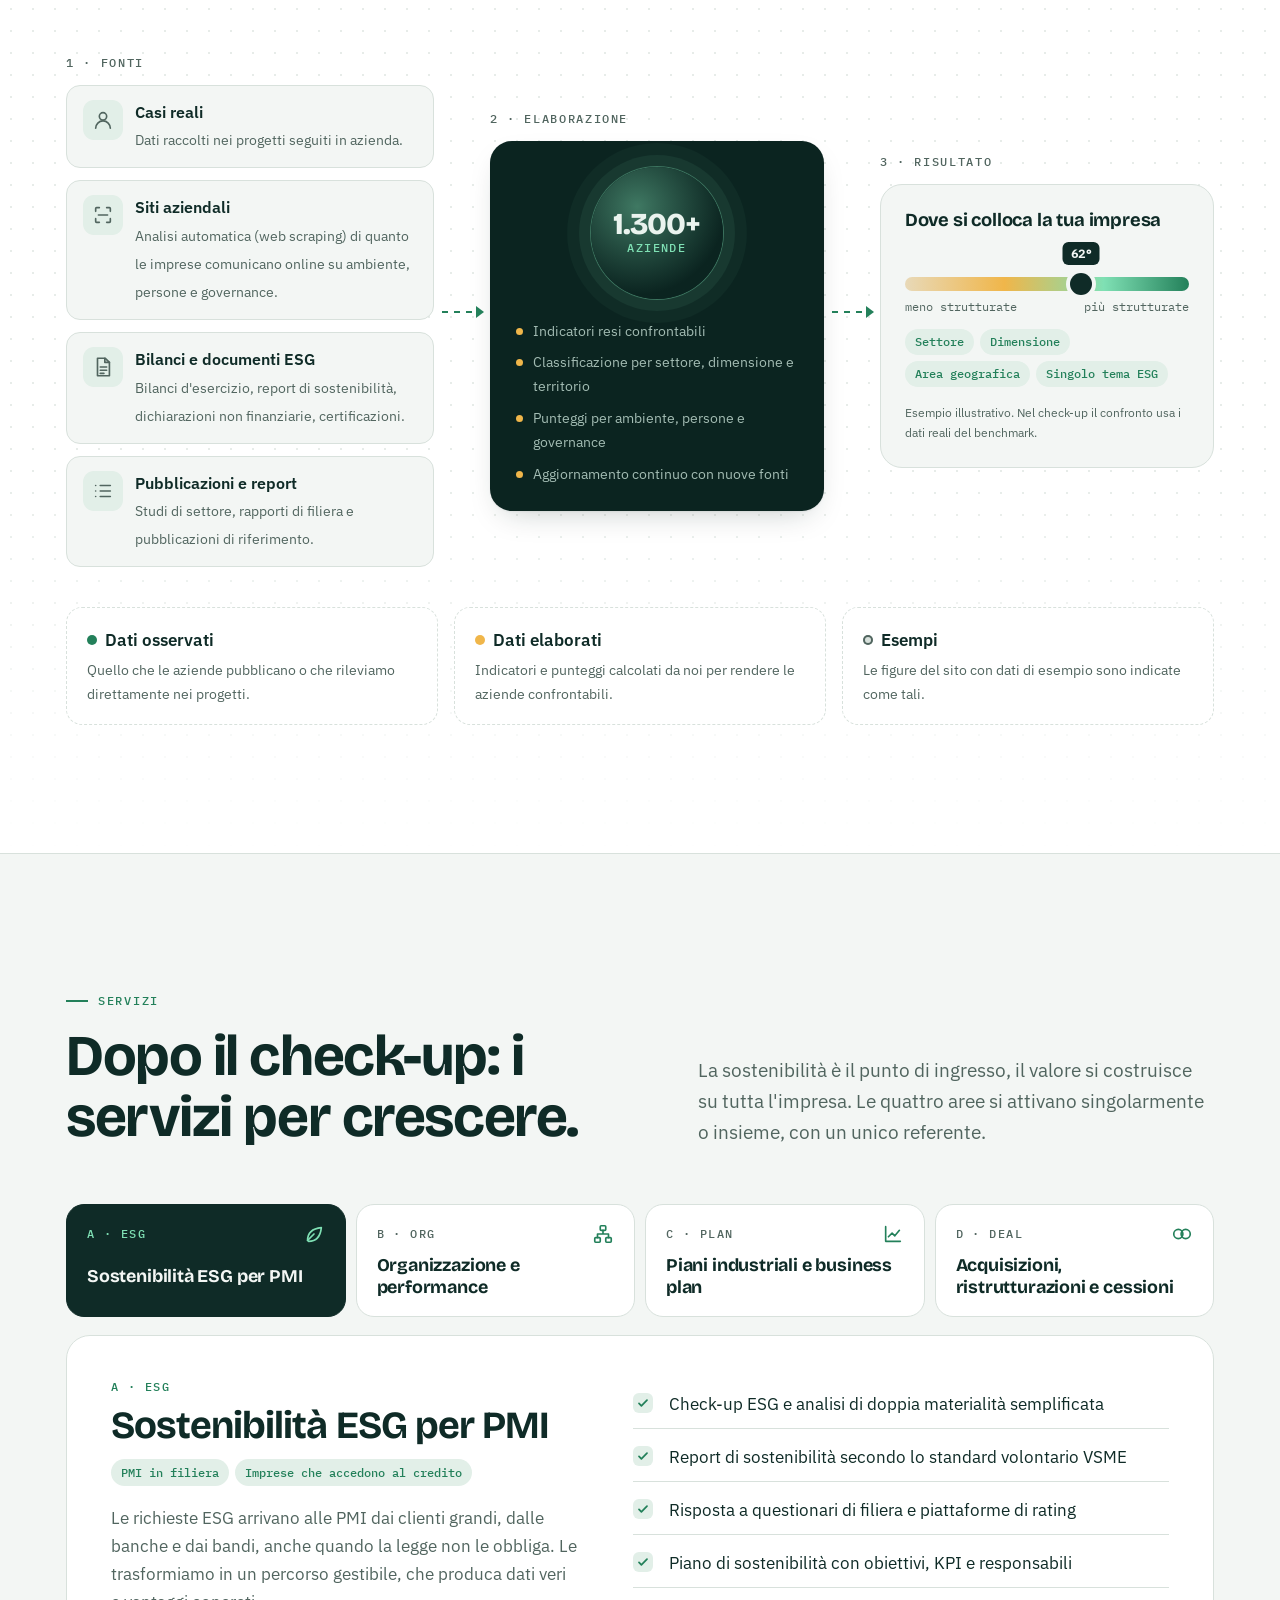
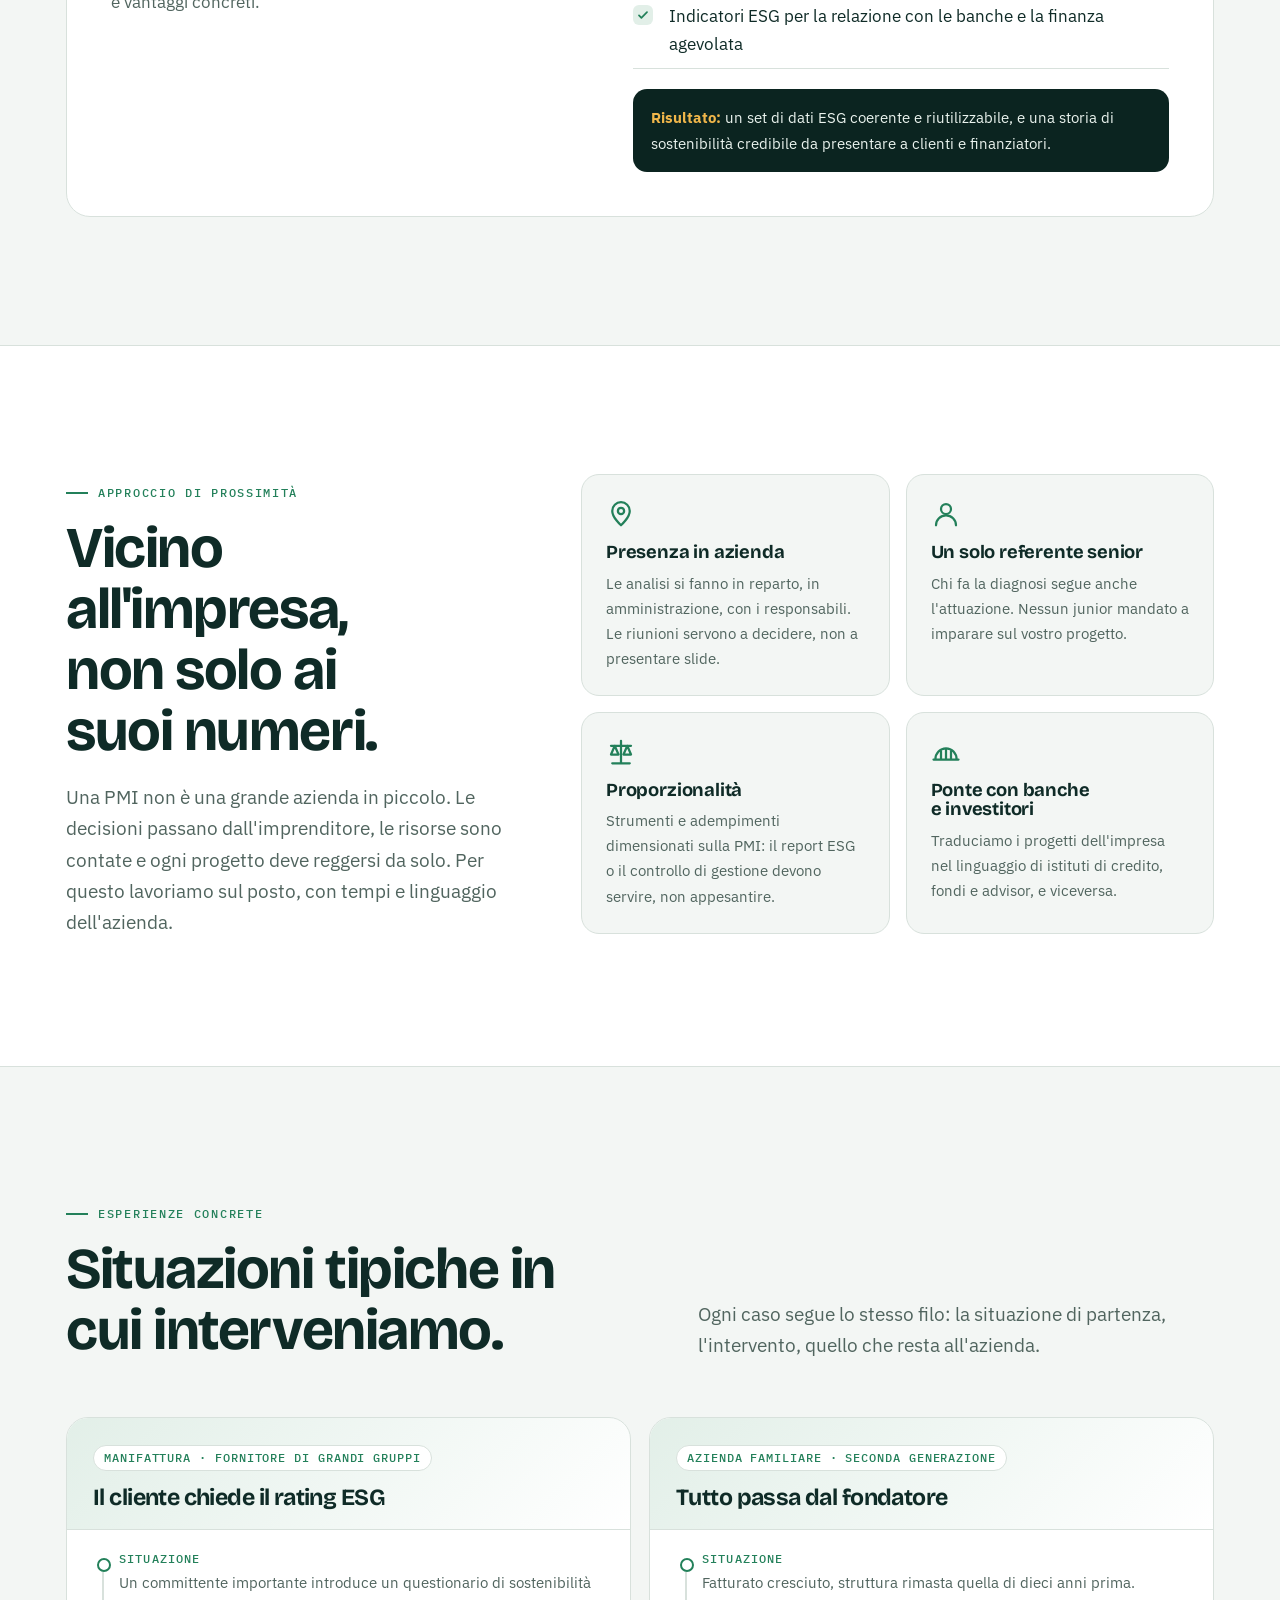
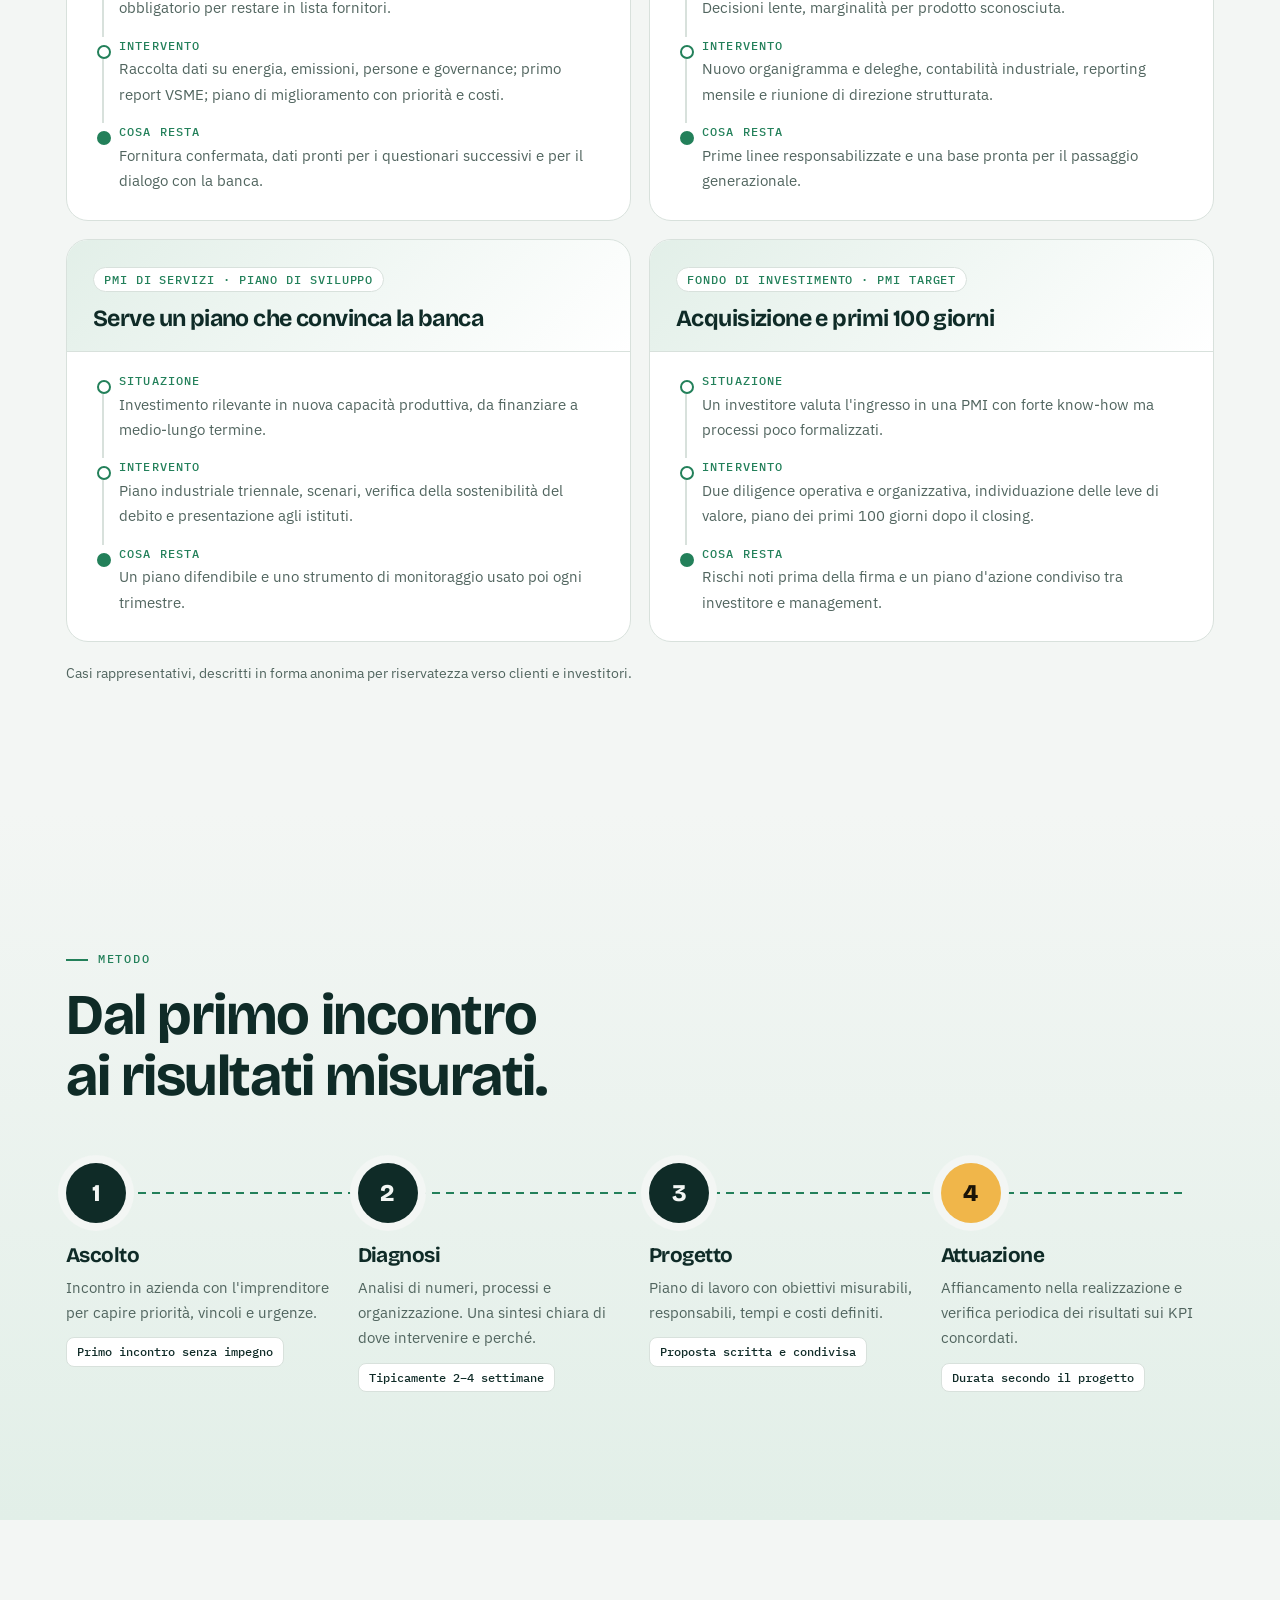
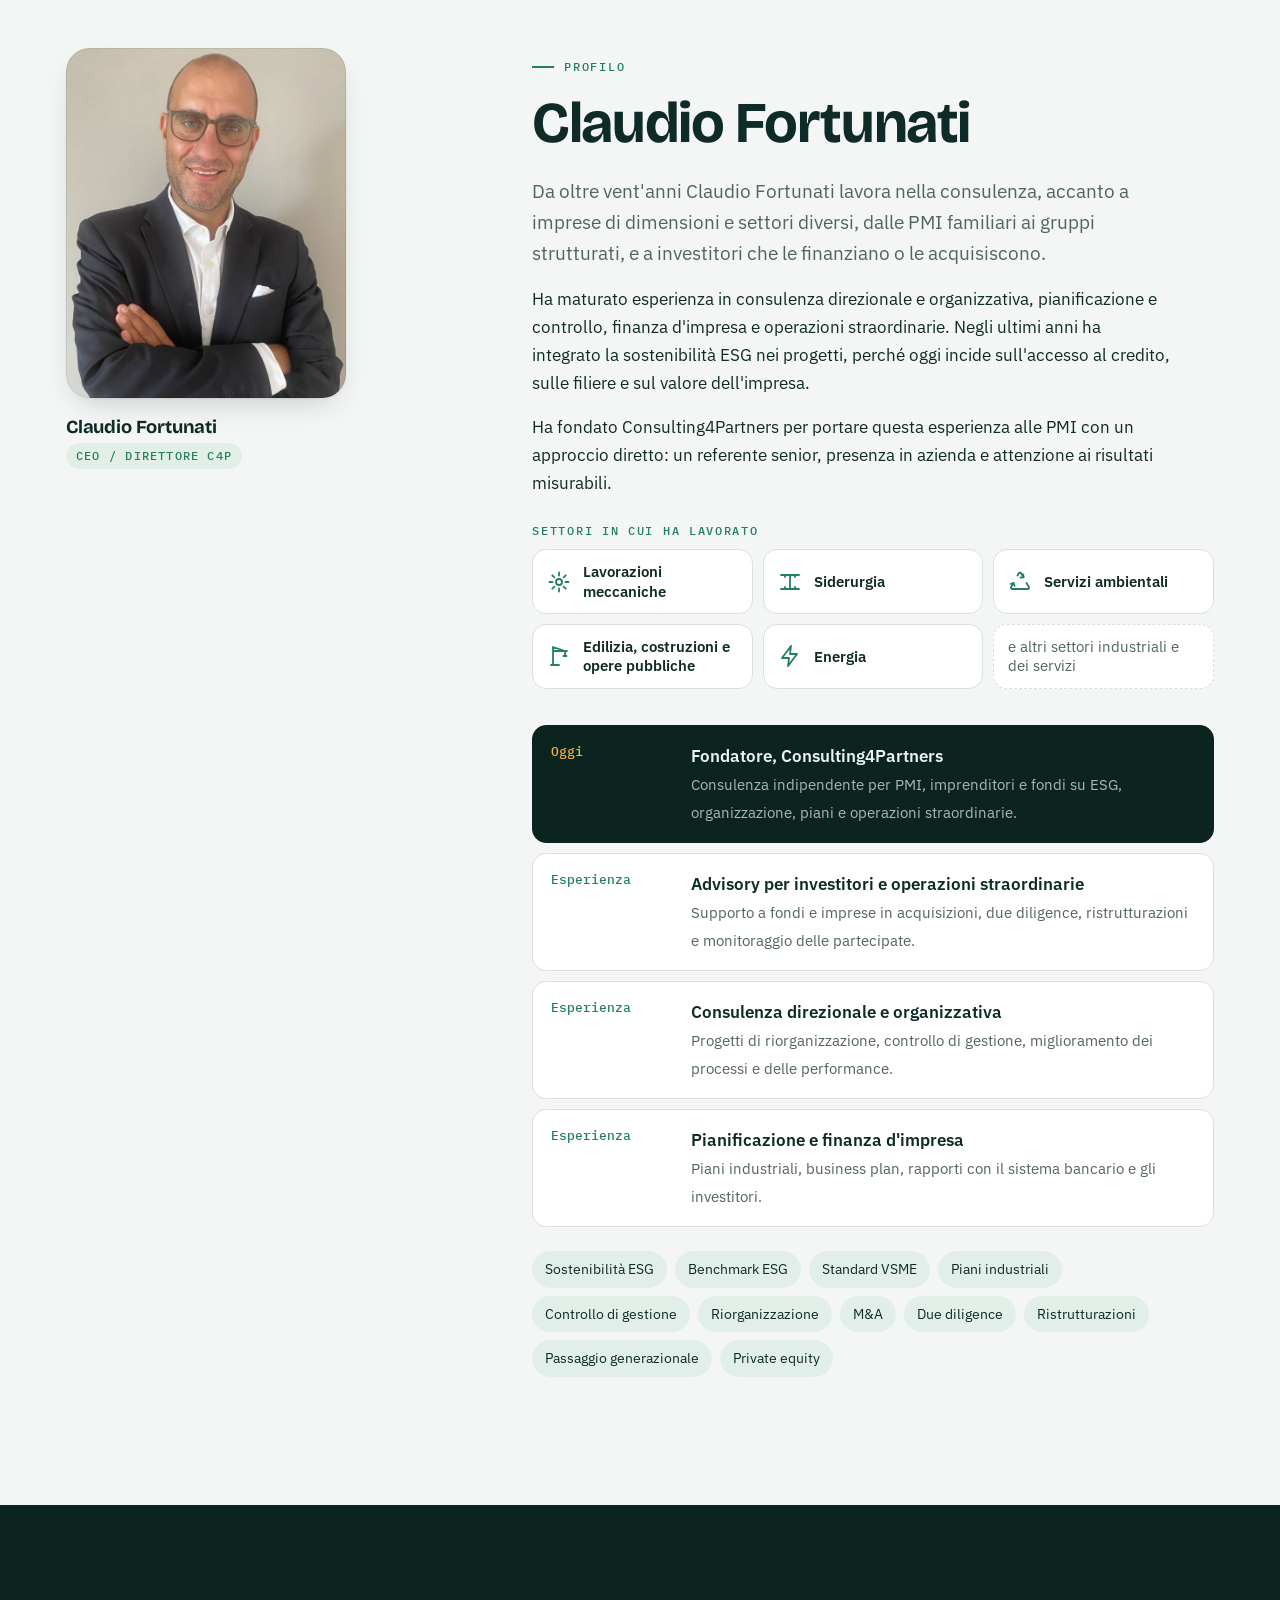
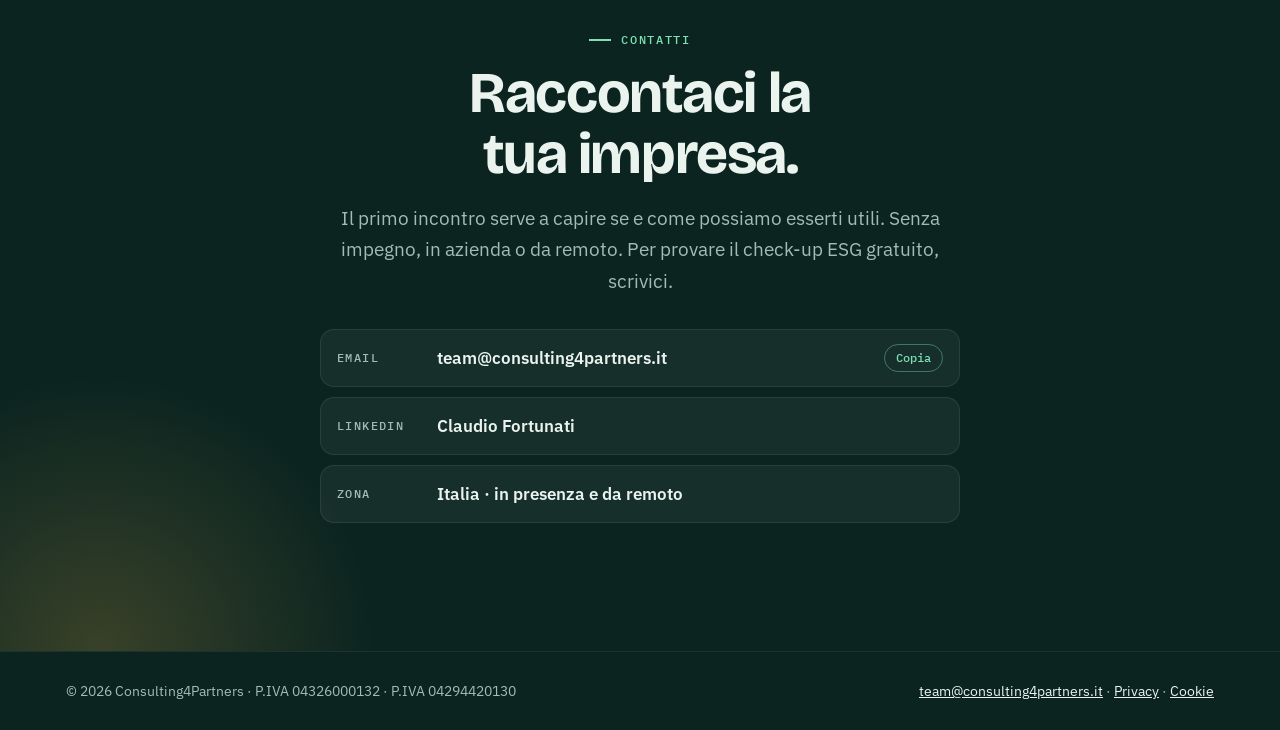
==== commit 0469ea03: "Sito: rimosso il modulo di contatto, contatti centrati Co-Authored-By: Claude Opus 5.5 <noreply@anth" ====
--- a/sito/index.html
+++ b/sito/index.html
@@ -373,7 +373,11 @@
 #contatti::before { content: ""; position: absolute; width: 600px; height: 600px; max-width: 100%; left: -200px; bottom: -300px; border-radius: 50%; background: radial-gradient(circle, color-mix(in srgb, var(--amber) 20%, transparent), transparent 65%); pointer-events: none; }
 #contatti .eyebrow { color: var(--mint); }
 #contatti .lead { color: var(--on-deep-muted); margin-top: 18px; }
-.contact { display: grid; grid-template-columns: minmax(0,1fr) minmax(0,1.1fr); gap: clamp(32px, 6vw, 80px); align-items: start; position: relative; }
+.contact { display: grid; justify-items: center; text-align: center; position: relative; }
+.contact > div { width: 100%; max-width: 640px; display: grid; justify-items: center; }
+.contact .h2 { max-width: none; }
+.contact .lead { margin-inline: auto; }
+.direct { width: 100%; text-align: left; }
 .direct { margin-top: 32px; display: grid; gap: 10px; }
 .direct > div { display: flex; flex-wrap: wrap; align-items: center; gap: 12px; padding: 14px 16px; border-radius: 14px; background: rgba(255,255,255,.05); border: 1px solid rgba(255,255,255,.08); }
 .direct .k { font: 500 0.72rem/1 var(--f-mono); color: var(--on-deep-muted); text-transform: uppercase; letter-spacing: 0.12em; width: 5.5rem; }
@@ -919,37 +923,13 @@
     <div class="rv">
       <p class="eyebrow">Contatti</p>
       <h2 class="h2">Raccontaci la tua impresa.</h2>
-      <p class="lead">Il primo incontro serve a capire se e come possiamo esserti utili. Senza impegno, in azienda o da remoto. Per provare il check-up ESG gratuito, scegli la voce dedicata nel modulo.</p>
+      <p class="lead">Il primo incontro serve a capire se e come possiamo esserti utili. Senza impegno, in azienda o da remoto. Per provare il check-up ESG gratuito, scrivici.</p>
       <div class="direct">
         <div><span class="k">Email</span><span class="v" id="mail">team@consulting4partners.it</span><button class="copy" type="button" data-copy="mail">Copia</button></div>
         <div><span class="k">LinkedIn</span><a class="v" href="https://www.linkedin.com/in/claudiofortunati/" target="_blank" rel="noopener">Claudio Fortunati</a></div>
         <div><span class="k">Zona</span><span class="v">Italia · in presenza e da remoto</span></div>
       </div>
     </div>
-    <form class="f rv" id="contact-form" novalidate>
-      <h3>Scrivici</h3>
-      <div class="row">
-        <label for="cf-name">Nome e cognome<input id="cf-name" name="name" autocomplete="name" required></label>
-        <label for="cf-company">Azienda<input id="cf-company" name="company" autocomplete="organization"></label>
-      </div>
-      <div class="row">
-        <label for="cf-email">Email<input id="cf-email" name="email" type="email" autocomplete="email" required></label>
-        <label for="cf-area">Area di interesse
-          <select id="cf-area" name="area">
-            <option>Check-up ESG gratuito</option>
-            <option>Sostenibilità ESG</option>
-            <option>Organizzazione e performance</option>
-            <option>Piano industriale</option>
-            <option>Acquisizioni, ristrutturazioni, cessioni</option>
-            <option>Non so ancora</option>
-          </select>
-        </label>
-      </div>
-      <label for="cf-msg">Messaggio<textarea id="cf-msg" name="message" placeholder="Settore, dimensione, cosa vorresti affrontare"></textarea></label>
-      <div><button class="btn dark" type="submit">Invia <svg class="ico arr" style="width:18px;height:18px"><use href="#i-arrow"/></svg></button></div>
-      <p class="consent">Inviando la richiesta dichiari di aver letto l'<a href="privacy.html">informativa privacy</a>. I dati servono solo a risponderti.</p>
-      <p class="msg" id="cf-out" aria-live="polite"></p>
-    </form>
   </div>
 </section>
 
